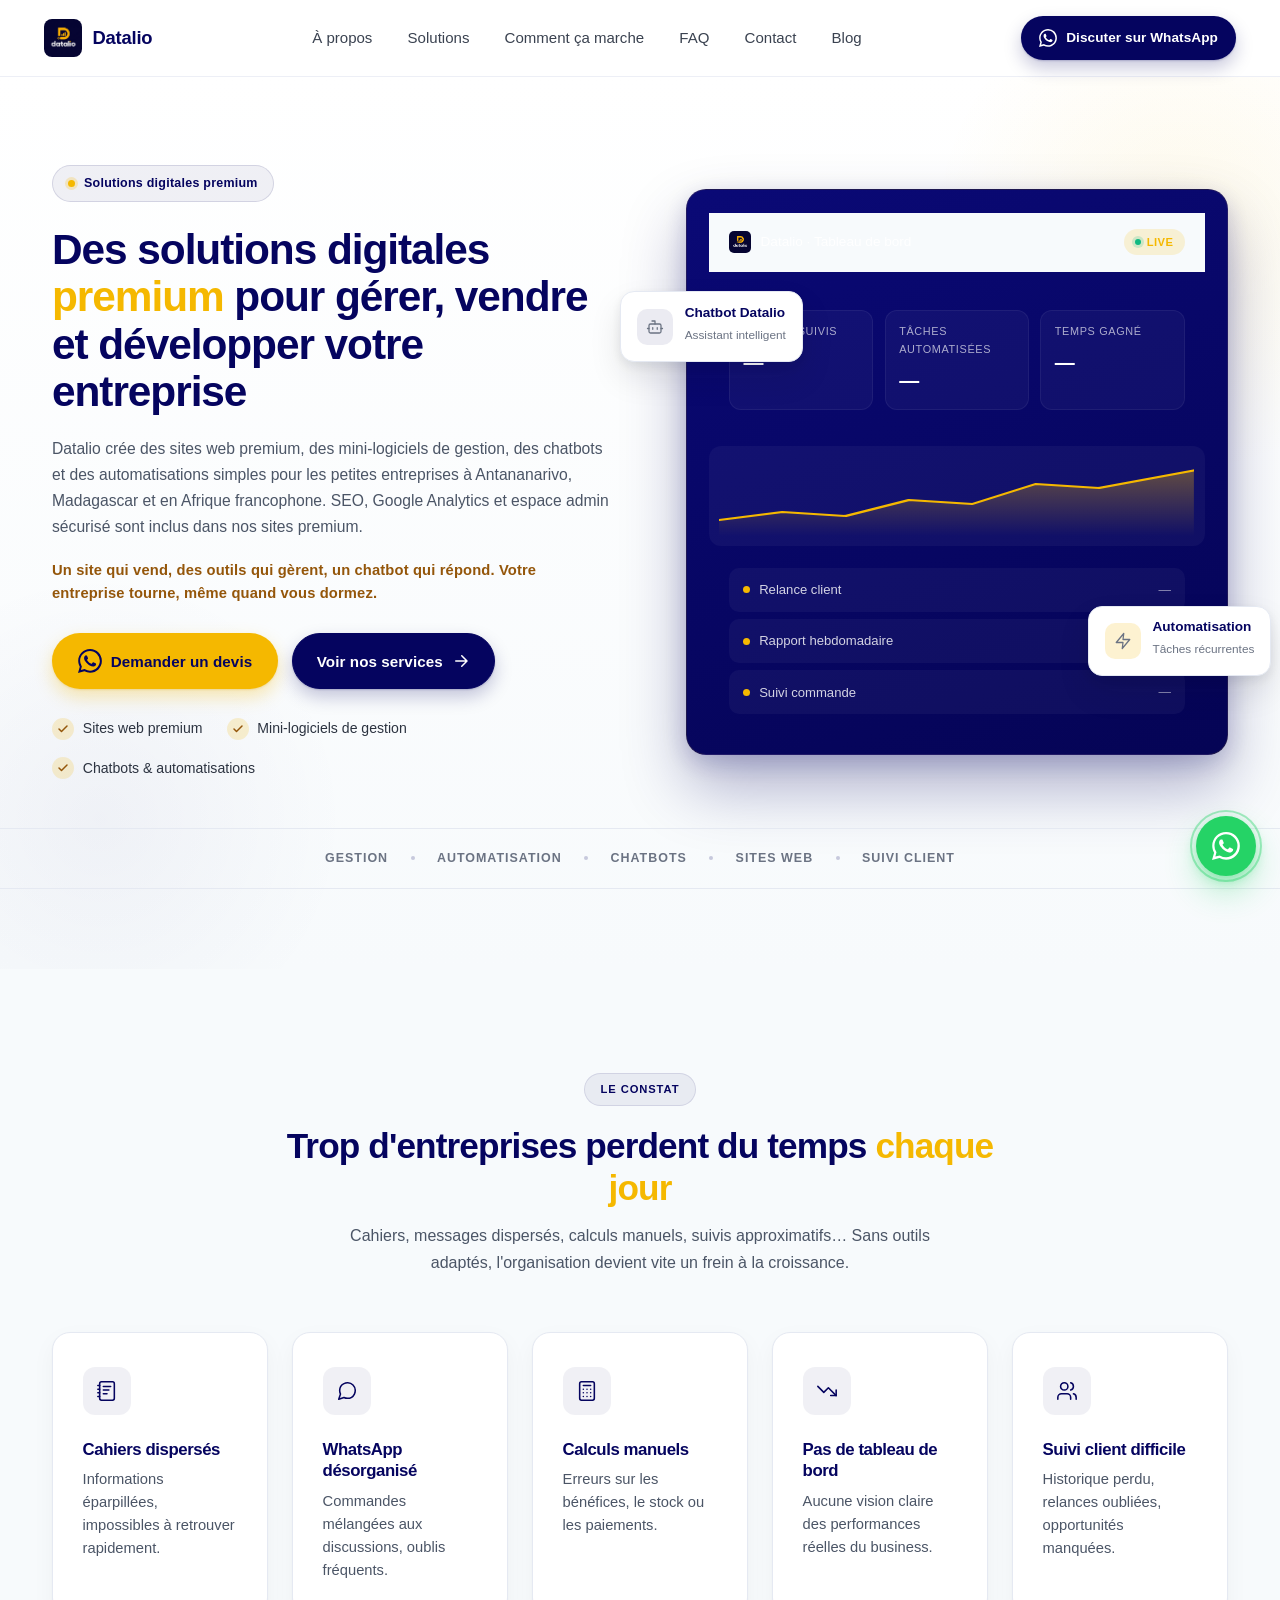
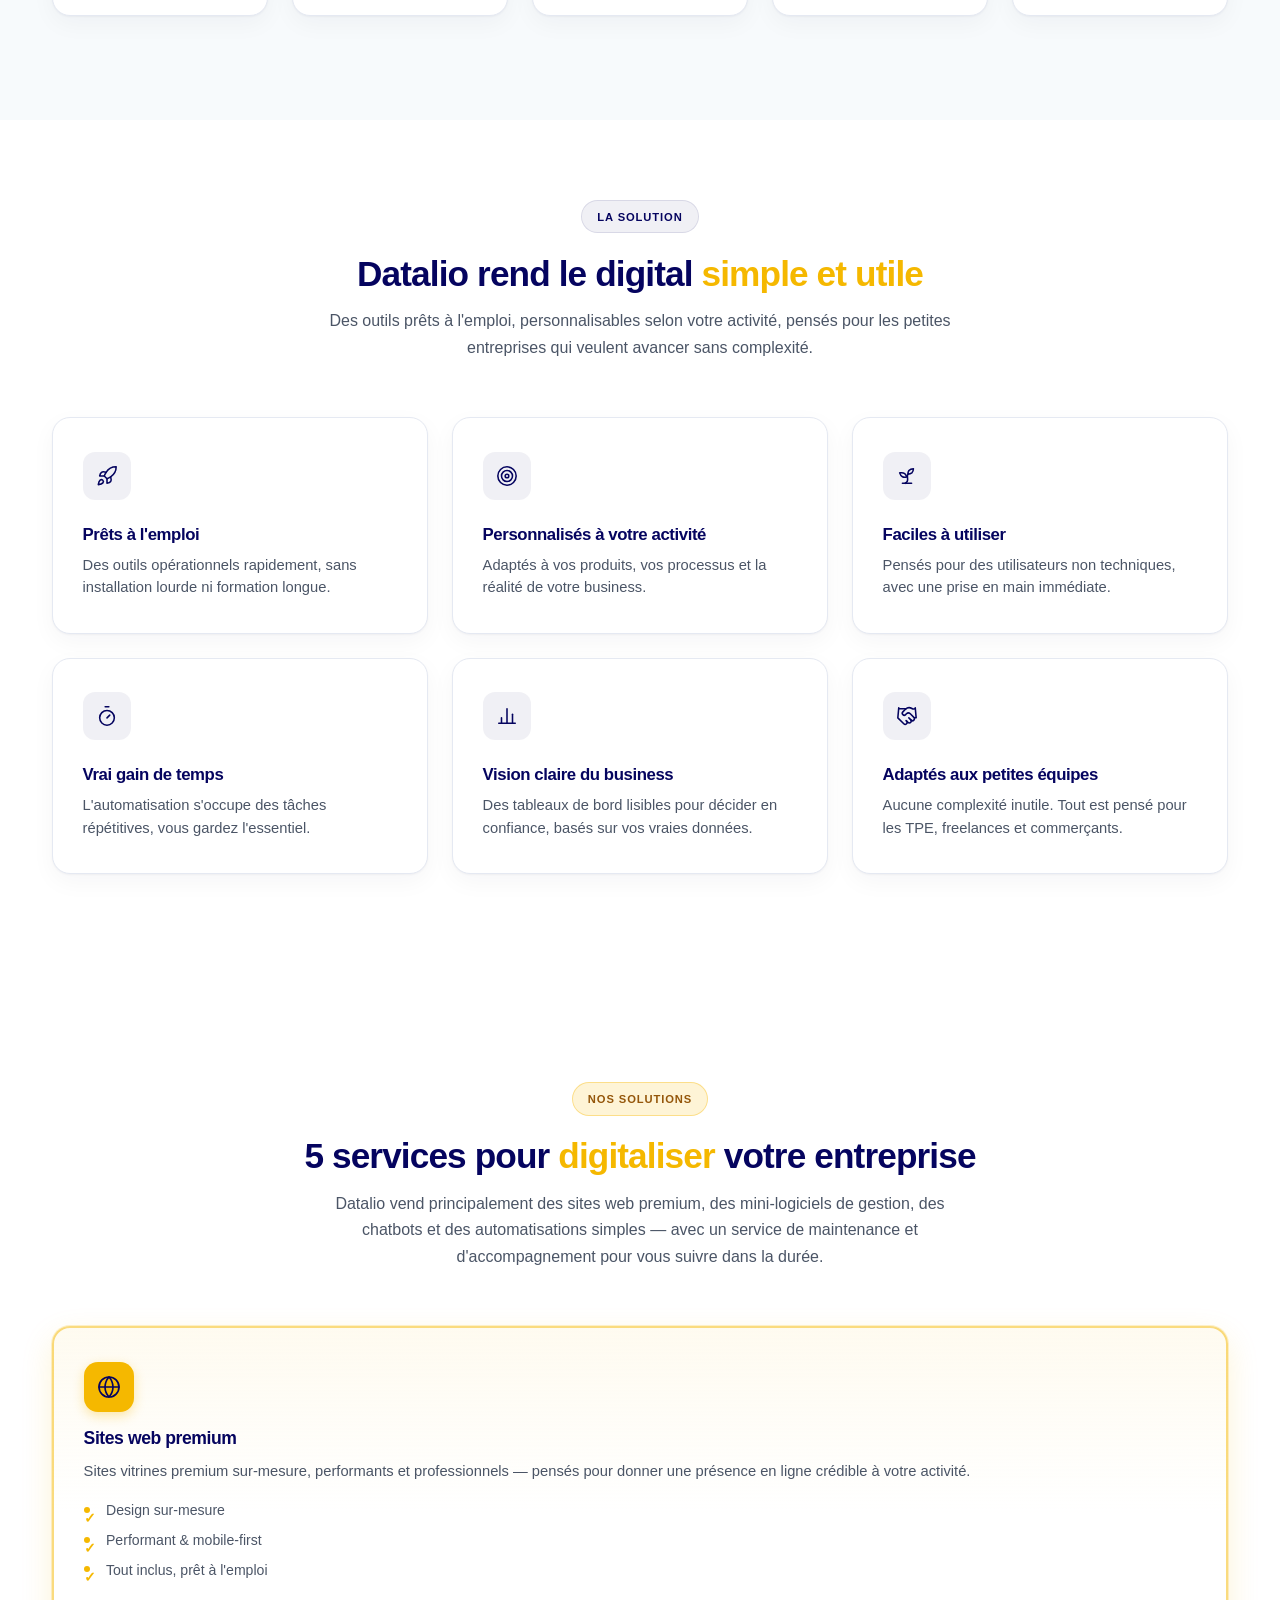
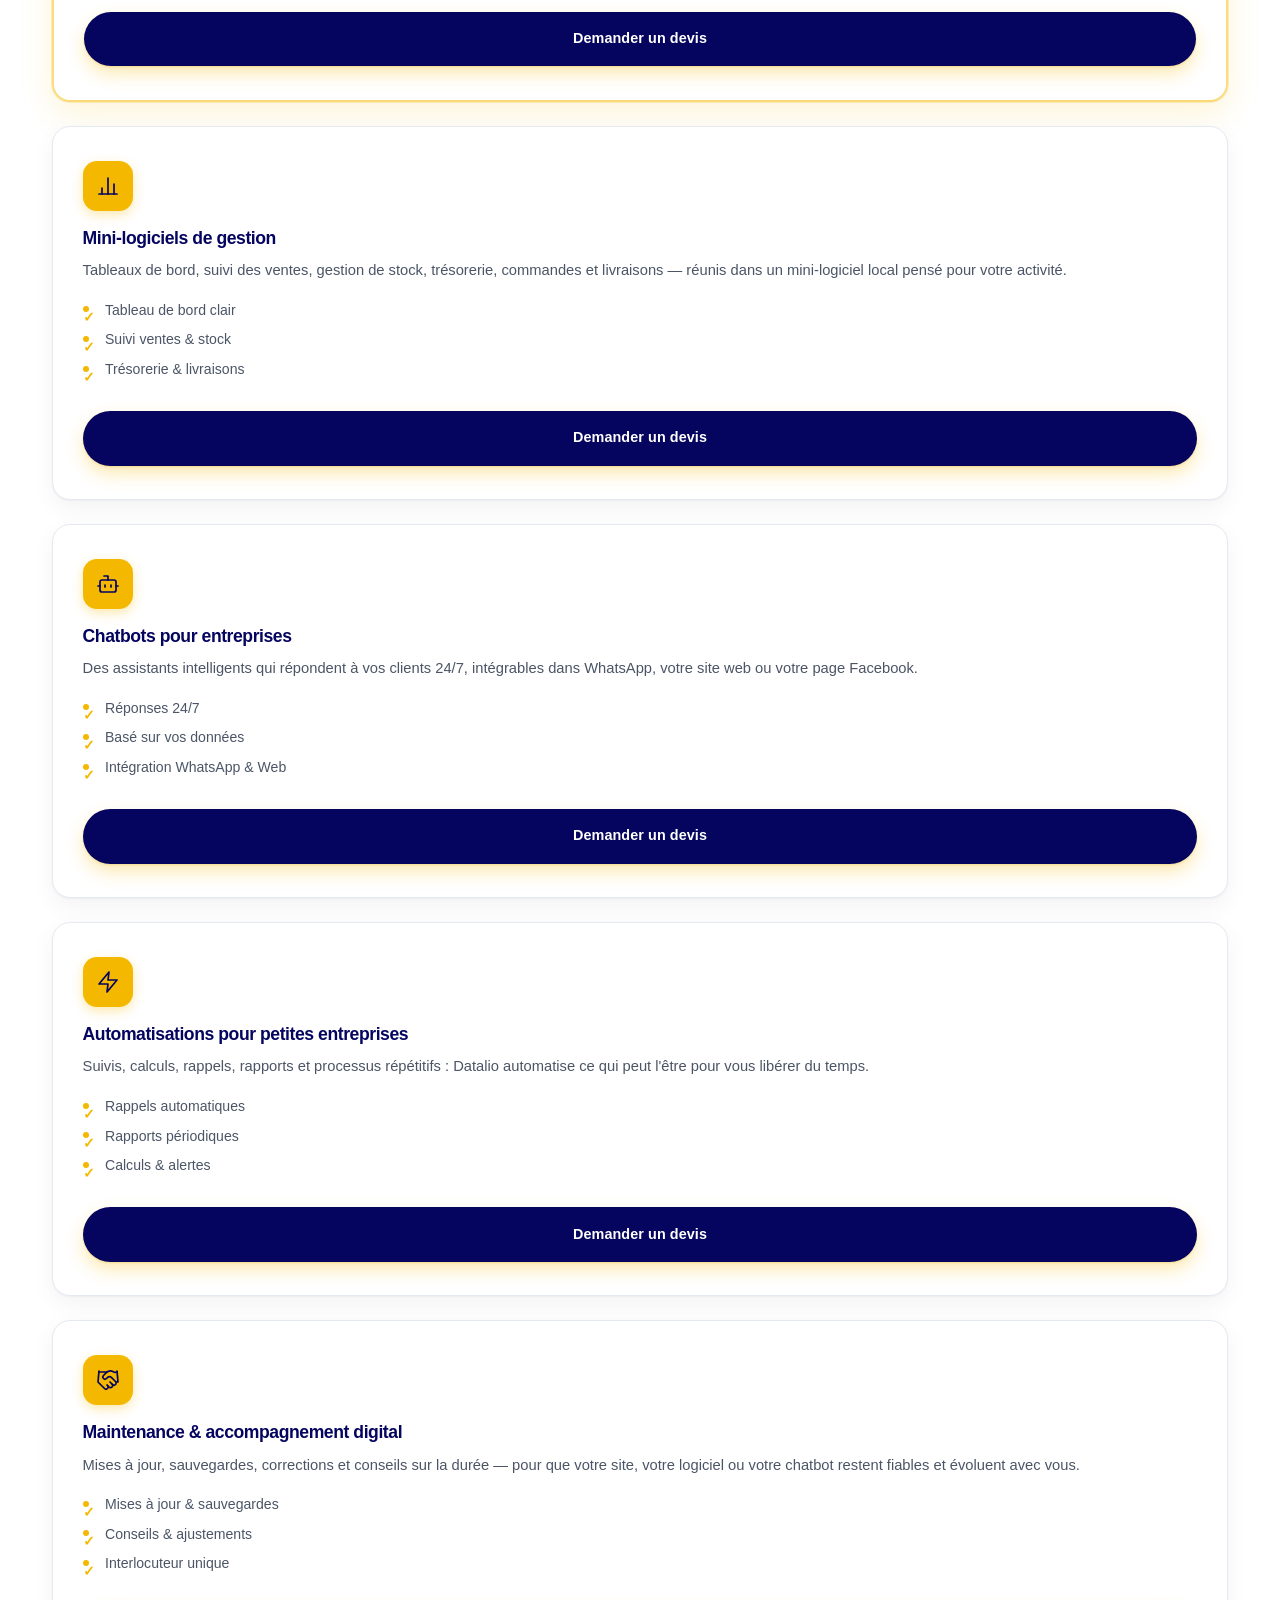
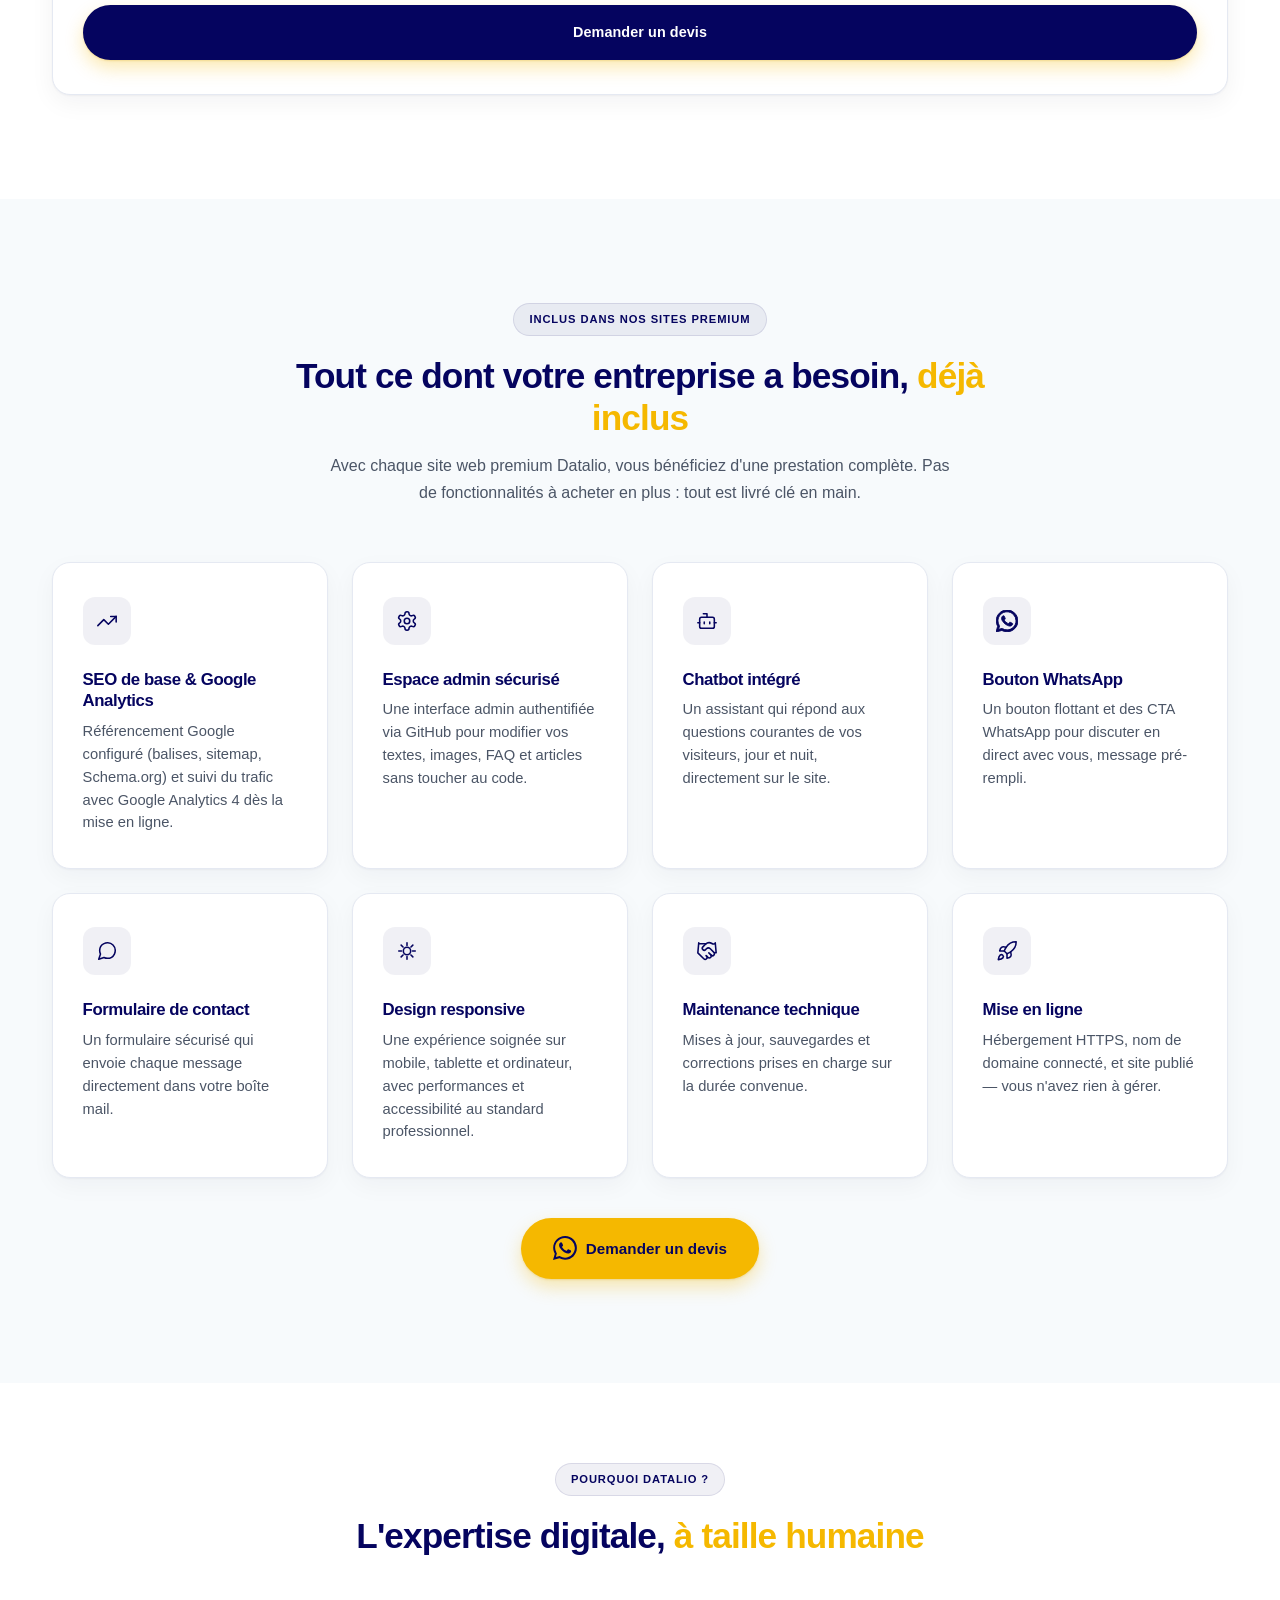
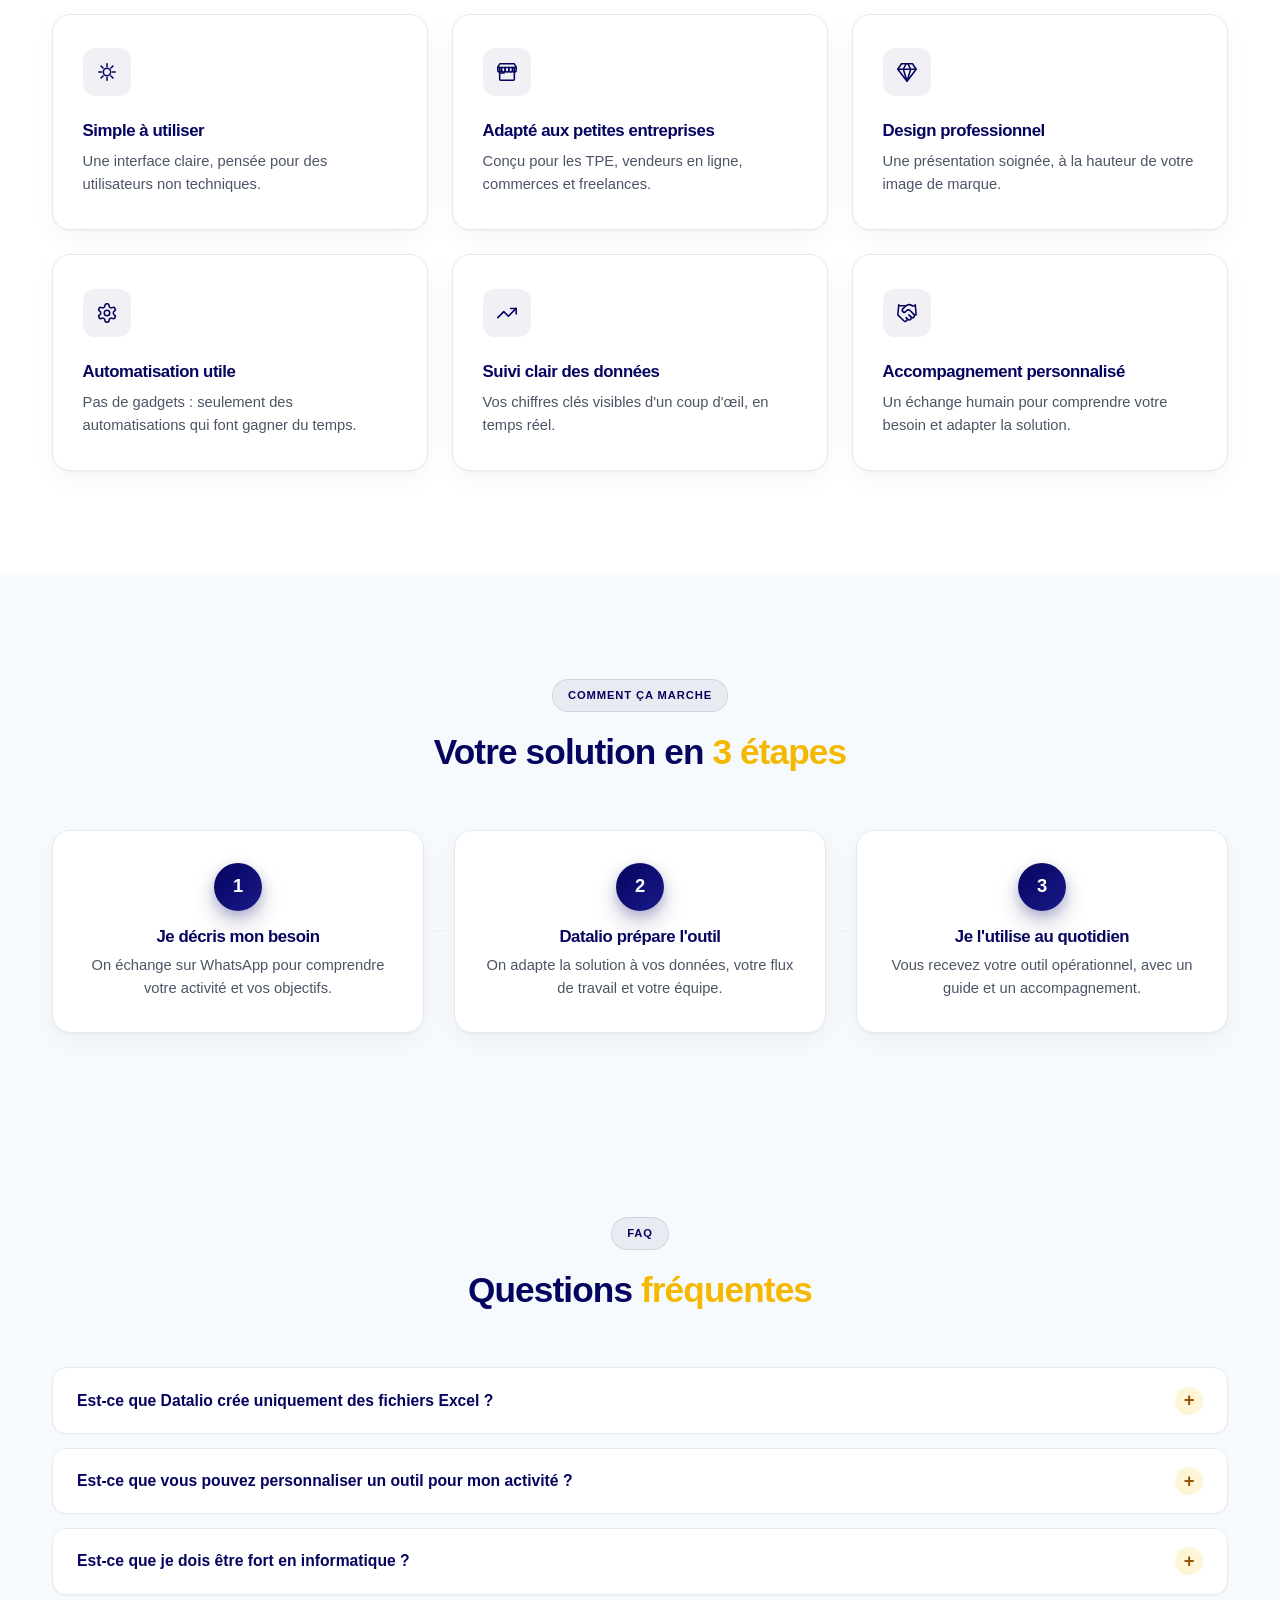
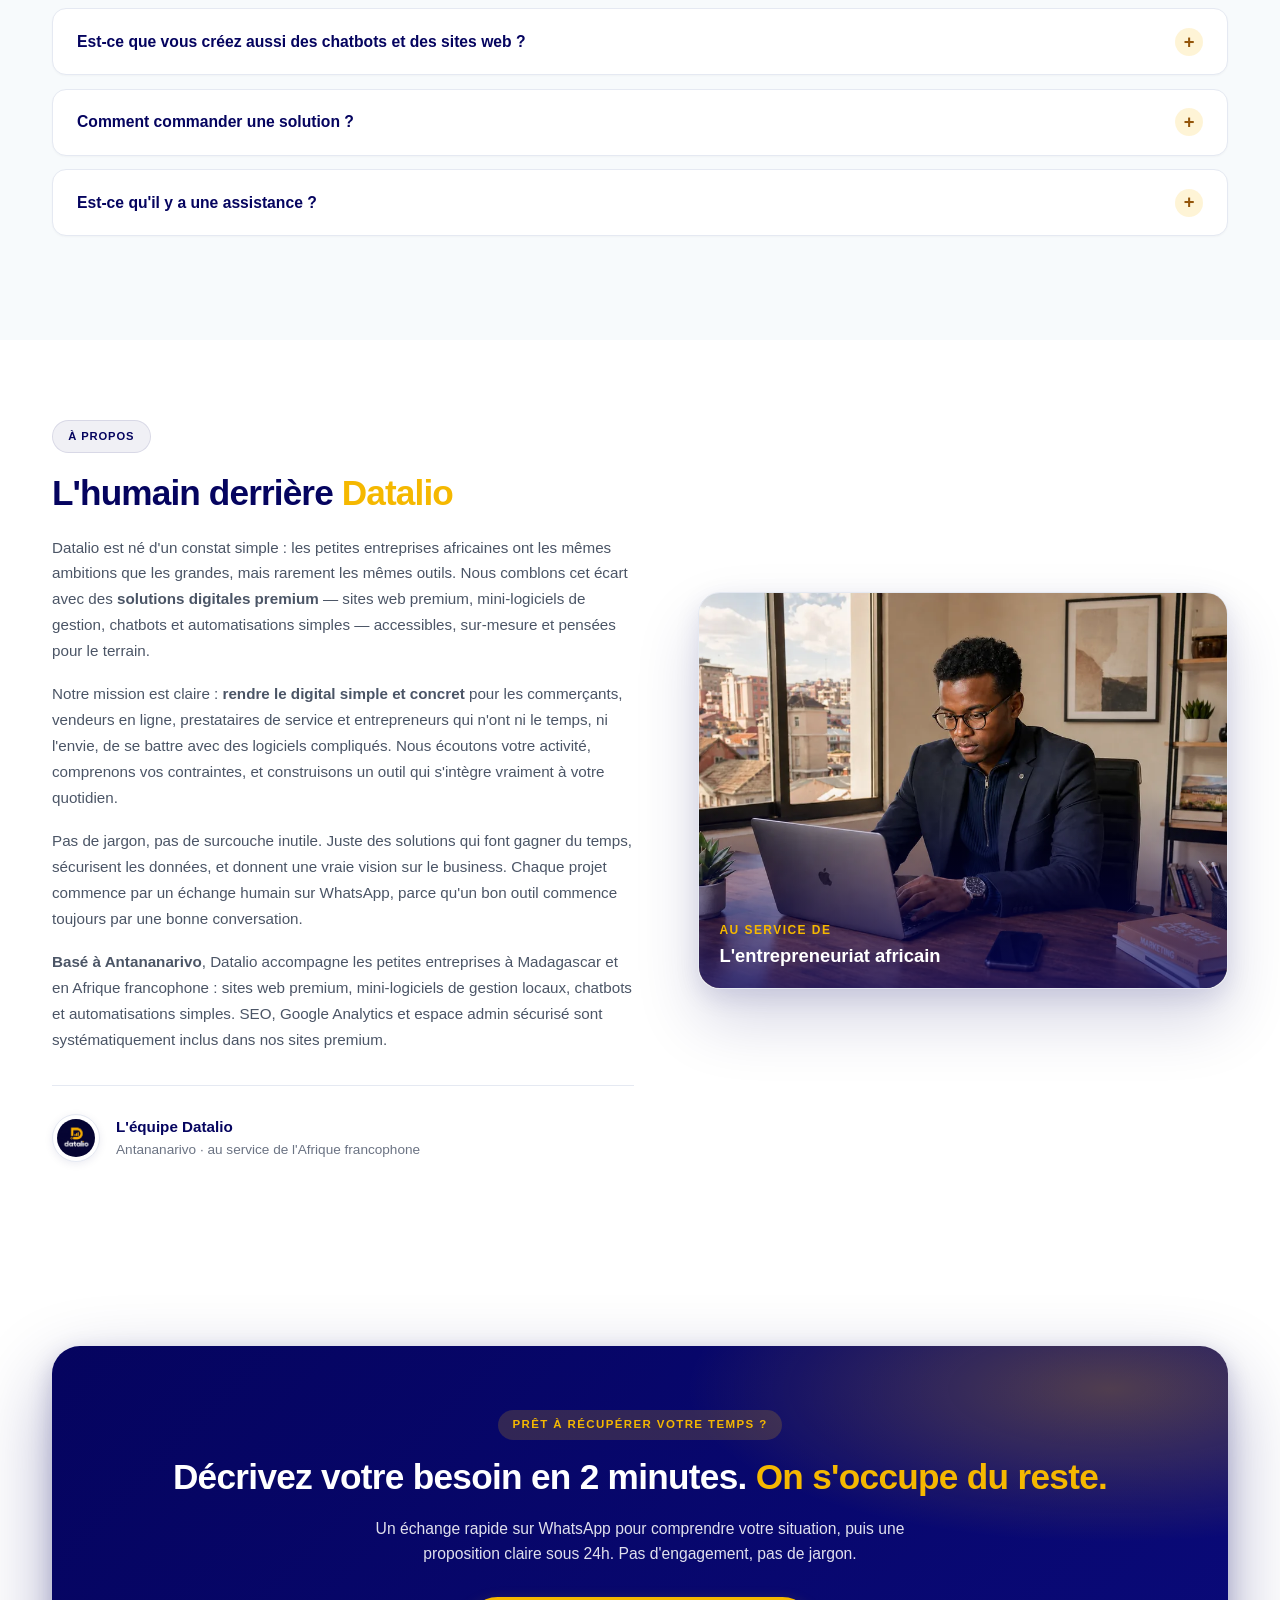
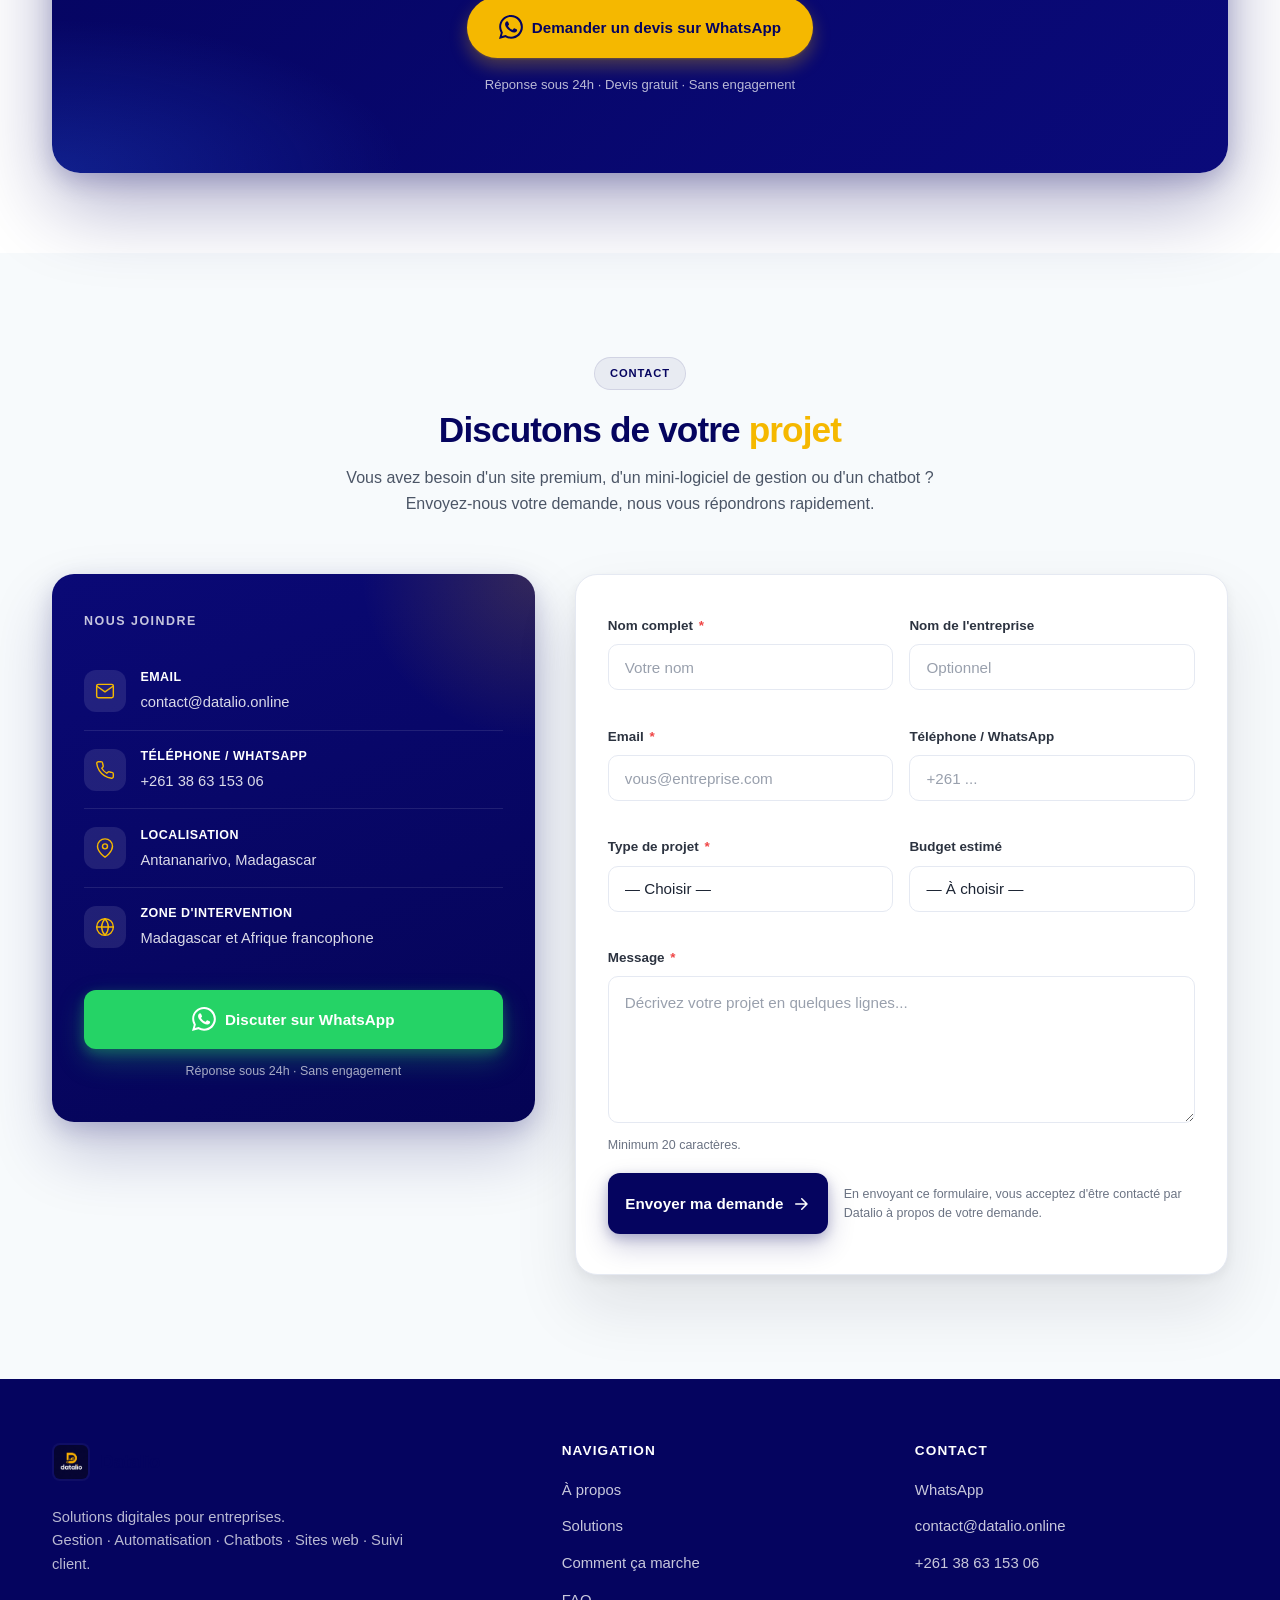
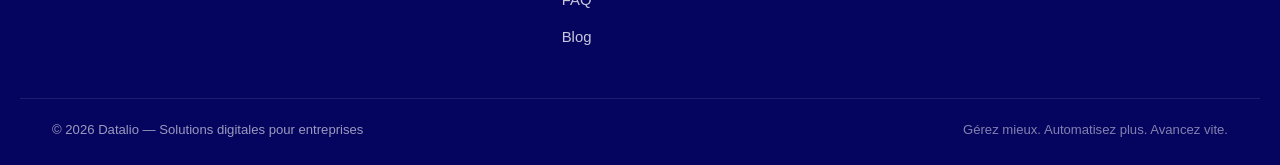
==== index.html @ 17dbff58 "feat(ui): boutons jaune=principal + retire SEO/GA du select projet Ajustements demandes par utilisat" ====
<!DOCTYPE html>
<html lang="fr">
<head>
    <meta charset="UTF-8" />
    <meta name="viewport" content="width=device-width, initial-scale=1.0" />
    <meta name="theme-color" content="#05045F" />

    <!-- ===== SÉCURITÉ ===== -->
    <!-- Content Security Policy - Protection XSS et injection -->
    <meta http-equiv="Content-Security-Policy" content="
        default-src 'self';
        script-src 'self' 'unsafe-inline' https://www.googletagmanager.com https://plausible.io;
        style-src 'self' 'unsafe-inline' https://fonts.googleapis.com;
        font-src 'self' https://fonts.gstatic.com;
        img-src 'self' data: https:;
        connect-src 'self' https://wa.me https://www.google-analytics.com https://api.web3forms.com;
        frame-ancestors 'none';
        base-uri 'self';
        form-action 'self' https://wa.me https://api.web3forms.com;
    " />
    <!-- Protection contre le clickjacking -->
    <meta http-equiv="X-Frame-Options" content="DENY" />
    <!-- Protection XSS navigateur -->
    <meta http-equiv="X-Content-Type-Options" content="nosniff" />
    <!-- Politique de référent -->
    <meta name="referrer" content="strict-origin-when-cross-origin" />
    <!-- Permissions Policy - Désactiver les fonctionnalités non utilisées -->
    <meta http-equiv="Permissions-Policy" content="geolocation=(), microphone=(), camera=(), payment=()" />

    <!-- ===== SEO essentiel ===== -->
    <title>Datalio — Sites web premium et mini-logiciels de gestion pour petites entreprises</title>
    <meta name="description" content="Datalio crée des sites web premium, des mini-logiciels de gestion, des chatbots et des automatisations simples pour petites entreprises. SEO, Google Analytics et espace admin sécurisé inclus dans nos sites premium." />
    <meta name="keywords" content="site web premium Madagascar, création site web Madagascar, création site web Antananarivo, site vitrine premium, site web avec chatbot, site web avec Google Analytics, site web avec espace admin, mini logiciel de gestion, logiciel de gestion pour petite entreprise, logiciel de gestion hors ligne, solution digitale pour PME, automatisation pour petite entreprise, chatbot pour entreprise, Datalio, Datalio Madagascar, solutions digitales premium" />
    <meta name="author" content="Datalio" />
    <meta name="robots" content="index, follow, max-image-preview:large, max-snippet:-1, max-video-preview:-1" />
    <link rel="canonical" href="https://datalio.online/" />

    <!-- ===== GOOGLE SEARCH CONSOLE =====
         Ajouter ici la balise Google Search Console fournie par Google
         (Settings → Property → Verify ownership → HTML tag)
         Exemple : <meta name="google-site-verification" content="VOTRE_CODE_GSC" />
         ================================ -->
    <!-- <meta name="google-site-verification" content="REMPLACER_PAR_VOTRE_CODE_GSC" /> -->

    <!-- ===== Open Graph (Facebook, WhatsApp, LinkedIn) ===== -->
    <meta property="og:type" content="website" />
    <meta property="og:locale" content="fr_FR" />
    <meta property="og:site_name" content="Datalio" />
    <meta property="og:title" content="Datalio — Solutions digitales premium pour petites entreprises" />
    <meta property="og:description" content="Sites web premium, mini-logiciels de gestion, chatbots et automatisations pour petites entreprises. SEO, Google Analytics et admin sécurisé inclus dans nos sites premium." />
    <meta property="og:url" content="https://datalio.online/" />
    <meta property="og:image" content="https://datalio.online/assets/og-image.jpg" />
    <meta property="og:image:type" content="image/jpeg" />
    <meta property="og:image:width" content="1200" />
    <meta property="og:image:height" content="630" />
    <meta property="og:image:alt" content="Datalio — Solutions digitales premium pour petites entreprises à Madagascar" />

    <!-- ===== Twitter / X ===== -->
    <meta name="twitter:card" content="summary_large_image" />
    <meta name="twitter:title" content="Datalio — Sites web premium et mini-logiciels de gestion" />
    <meta name="twitter:description" content="Des solutions digitales premium pour gérer, vendre et développer votre entreprise." />
    <meta name="twitter:image" content="https://datalio.online/assets/og-image.jpg" />
    <meta name="twitter:image:alt" content="Datalio — Solutions digitales premium" />

    <!-- ===== Icônes & manifest ===== -->
    <link rel="icon" type="image/png" href="assets/logo.png" />
    <link rel="apple-touch-icon" href="assets/logo.png" />
    <link rel="manifest" href="manifest.webmanifest" />

    <!-- ===== Préchargements & polices ===== -->
    <link rel="preconnect" href="https://fonts.googleapis.com" />
    <link rel="preconnect" href="https://fonts.gstatic.com" crossorigin />
    <link rel="preload" href="https://fonts.googleapis.com/css2?family=Poppins:wght@300;400;500;600;700;800&display=swap" as="style" />
    <link href="https://fonts.googleapis.com/css2?family=Poppins:wght@300;400;500;600;700;800&display=swap" rel="stylesheet" />
    <link rel="stylesheet" href="styles.css" />
    <!-- Premium polish layer (inspiration Nexora) — additive, ne casse rien -->
    <link rel="stylesheet" href="styles-premium.css" />

    <!-- ===== Données structurées Schema.org ===== -->
    <script type="application/ld+json">
    {
      "@context": "https://schema.org",
      "@graph": [
        {
          "@type": "Organization",
          "@id": "https://datalio.online/#organization",
          "name": "Datalio",
          "alternateName": "Datalio Madagascar",
          "url": "https://datalio.online/",
          "logo": "https://datalio.online/assets/logo.png",
          "image": "https://datalio.online/assets/og-image.jpg",
          "description": "Datalio crée des sites web premium et des mini-logiciels de gestion pour petites entreprises.",
          "slogan": "Solutions digitales premium pour petites entreprises",
          "telephone": "+261386315306",
          "areaServed": ["Madagascar", "Afrique francophone"],
          "sameAs": [],
          "contactPoint": {
            "@type": "ContactPoint",
            "telephone": "+261386315306",
            "contactType": "customer support",
            "email": "contact@datalio.online",
            "availableLanguage": ["French"]
          }
        },
        {
          "@type": "ProfessionalService",
          "@id": "https://datalio.online/#service",
          "name": "Datalio",
          "image": "https://datalio.online/assets/og-image.jpg",
          "url": "https://datalio.online/",
          "telephone": "+261386315306",
          "priceRange": "$$",
          "description": "Création de sites web premium, mini-logiciels de gestion, chatbots et automatisations simples pour petites entreprises. SEO, Google Analytics et espace admin sécurisé inclus dans nos sites premium.",
          "address": {
            "@type": "PostalAddress",
            "addressLocality": "Antananarivo",
            "addressCountry": "MG"
          },
          "areaServed": "Madagascar",
          "serviceType": [
            "Création de sites web premium",
            "Mini-logiciels de gestion",
            "Chatbots pour entreprises",
            "Automatisations pour petites entreprises",
            "Maintenance et accompagnement digital"
          ]
        },
        {
          "@type": "WebSite",
          "@id": "https://datalio.online/#website",
          "url": "https://datalio.online/",
          "name": "Datalio",
          "publisher": { "@id": "https://datalio.online/#organization" },
          "inLanguage": "fr-FR"
        },
        {
          "@type": "FAQPage",
          "mainEntity": [
            {
              "@type": "Question",
              "name": "Est-ce que Datalio crée uniquement des fichiers Excel ?",
              "acceptedAnswer": { "@type": "Answer", "text": "Non. Datalio propose des solutions digitales complètes : outils de gestion (Excel, Google Sheets ou applications légères), automatisations, chatbots, sites web et systèmes de suivi client. Le format est choisi en fonction de votre besoin." }
            },
            {
              "@type": "Question",
              "name": "Est-ce que vous pouvez personnaliser un outil pour mon activité ?",
              "acceptedAnswer": { "@type": "Answer", "text": "Oui, c'est notre cœur de métier. Chaque solution est adaptée à votre secteur, vos produits, votre devise et vos processus." }
            },
            {
              "@type": "Question",
              "name": "Est-ce que je dois être fort en informatique ?",
              "acceptedAnswer": { "@type": "Answer", "text": "Pas du tout. Nos outils sont conçus pour des utilisateurs débutants. Tout est expliqué simplement, et vous bénéficiez d'un accompagnement pour la prise en main." }
            },
            {
              "@type": "Question",
              "name": "Est-ce que vous créez aussi des chatbots et des sites web ?",
              "acceptedAnswer": { "@type": "Answer", "text": "Oui. Nous créons des chatbots pour WhatsApp, sites web ou pages Facebook, et des sites vitrines professionnels capables de représenter votre entreprise en ligne." }
            },
            {
              "@type": "Question",
              "name": "Comment commander une solution Datalio ?",
              "acceptedAnswer": { "@type": "Answer", "text": "Le plus simple est de cliquer sur le bouton « Discuter sur WhatsApp ». On échange sur votre besoin, on vous propose la solution adaptée, puis on lance la mise en place." }
            },
            {
              "@type": "Question",
              "name": "Est-ce qu'il y a une assistance ?",
              "acceptedAnswer": { "@type": "Answer", "text": "Oui. Une assistance est incluse pour vous aider à utiliser votre outil. Vous pouvez nous écrire directement sur WhatsApp en cas de question." }
            }
          ]
        }
      ]
    }
    </script>

    <!-- =========================================================
         GOOGLE ANALYTICS 4 (gtag.js)
         ---------------------------------------------------------
         Remplacer G-XXXXXXXXXX par l'ID Google Analytics réel.
         Tant que l'ID n'est pas remplacé, le script externe gtag.js
         n'est PAS chargé (pas de requête 404), mais window.gtag reste
         défini (no-op safe) pour que les appels trackEvent() depuis
         script.js ne cassent rien.
         ========================================================= -->
    <script>
      // ===== CONFIGURATION GOOGLE ANALYTICS =====
      // ID Google Analytics 4 (Datalio)
      window.GA_MEASUREMENT_ID = 'G-3MHBT15C0E';

      // Initialisation gtag (toujours définie, même sans ID valide → no-op safe)
      window.dataLayer = window.dataLayer || [];
      window.gtag = function gtag(){ window.dataLayer.push(arguments); };
      gtag('js', new Date());

      // Charger gtag.js et configurer GA seulement si l'ID a été remplacé
      (function () {
        var id = window.GA_MEASUREMENT_ID;
        if (!id || typeof id !== 'string' || id === 'G-XXXXXXXXXX' || id.indexOf('G-') !== 0) {
          // Placeholder non remplacé : on ne charge pas gtag.js
          return;
        }
        var s = document.createElement('script');
        s.async = true;
        s.src = 'https://www.googletagmanager.com/gtag/js?id=' + encodeURIComponent(id);
        (document.head || document.body).appendChild(s);
        gtag('config', id, { anonymize_ip: true });
      })();
    </script>

    <!-- ===== Helper analytics partagé (trackEvent + listeners) ===== -->
    <script defer src="assets/analytics.js"></script>
</head>
<body>

    <!-- =========================================================
         SVG SPRITE — bibliothèque d'icônes Datalio (style Lucide)
         Toutes les icônes sont définies une fois ici puis réutilisées
         via <svg class="icon"><use href="#icon-NOM"/></svg>
         ========================================================= -->
    <svg width="0" height="0" style="position:absolute;overflow:hidden" aria-hidden="true">
        <defs>
            <!-- Cahier / dispersion -->
            <symbol id="icon-notebook" viewBox="0 0 24 24" fill="none" stroke="currentColor" stroke-width="1.7" stroke-linecap="round" stroke-linejoin="round">
                <path d="M4 4v16a2 2 0 0 0 2 2h12a2 2 0 0 0 2-2V4a2 2 0 0 0-2-2H6a2 2 0 0 0-2 2Z"/>
                <path d="M2 6h2"/><path d="M2 10h2"/><path d="M2 14h2"/><path d="M2 18h2"/>
                <path d="M8 7h8"/><path d="M8 11h6"/><path d="M8 15h4"/>
            </symbol>
            <!-- Bulle de message -->
            <symbol id="icon-message" viewBox="0 0 24 24" fill="none" stroke="currentColor" stroke-width="1.7" stroke-linecap="round" stroke-linejoin="round">
                <path d="M21 11.5a8.38 8.38 0 0 1-.9 3.8 8.5 8.5 0 0 1-7.6 4.7 8.38 8.38 0 0 1-3.8-.9L3 21l1.9-5.7a8.38 8.38 0 0 1-.9-3.8 8.5 8.5 0 0 1 4.7-7.6 8.38 8.38 0 0 1 3.8-.9h.5a8.48 8.48 0 0 1 8 8v.5z"/>
            </symbol>
            <!-- Calculatrice -->
            <symbol id="icon-calculator" viewBox="0 0 24 24" fill="none" stroke="currentColor" stroke-width="1.7" stroke-linecap="round" stroke-linejoin="round">
                <rect x="4" y="2" width="16" height="20" rx="2"/>
                <line x1="8" y1="6" x2="16" y2="6"/>
                <line x1="8" y1="14" x2="8" y2="14"/><line x1="12" y1="14" x2="12" y2="14"/><line x1="16" y1="14" x2="16" y2="14"/>
                <line x1="8" y1="18" x2="8" y2="18"/><line x1="12" y1="18" x2="12" y2="18"/><line x1="16" y1="18" x2="16" y2="18"/>
                <line x1="8" y1="10" x2="8" y2="10"/><line x1="12" y1="10" x2="12" y2="10"/><line x1="16" y1="10" x2="16" y2="10"/>
            </symbol>
            <!-- Graphique en baisse -->
            <symbol id="icon-trending-down" viewBox="0 0 24 24" fill="none" stroke="currentColor" stroke-width="1.7" stroke-linecap="round" stroke-linejoin="round">
                <polyline points="22 17 13.5 8.5 8.5 13.5 2 7"/>
                <polyline points="16 17 22 17 22 11"/>
            </symbol>
            <!-- Utilisateurs / clients -->
            <symbol id="icon-users" viewBox="0 0 24 24" fill="none" stroke="currentColor" stroke-width="1.7" stroke-linecap="round" stroke-linejoin="round">
                <path d="M16 21v-2a4 4 0 0 0-4-4H6a4 4 0 0 0-4 4v2"/>
                <circle cx="9" cy="7" r="4"/>
                <path d="M22 21v-2a4 4 0 0 0-3-3.87"/>
                <path d="M16 3.13a4 4 0 0 1 0 7.75"/>
            </symbol>
            <!-- Fusée / prêt à l'emploi -->
            <symbol id="icon-rocket" viewBox="0 0 24 24" fill="none" stroke="currentColor" stroke-width="1.7" stroke-linecap="round" stroke-linejoin="round">
                <path d="M4.5 16.5c-1.5 1.26-2 5-2 5s3.74-.5 5-2c.71-.84.7-2.13-.09-2.91a2.18 2.18 0 0 0-2.91-.09z"/>
                <path d="M12 15l-3-3a22 22 0 0 1 2-3.95A12.88 12.88 0 0 1 22 2c0 2.72-.78 7.5-6 11a22.35 22.35 0 0 1-4 2z"/>
                <path d="M9 12H4s.55-3.03 2-4c1.62-1.08 5 0 5 0"/>
                <path d="M12 15v5s3.03-.55 4-2c1.08-1.62 0-5 0-5"/>
            </symbol>
            <!-- Cible -->
            <symbol id="icon-target" viewBox="0 0 24 24" fill="none" stroke="currentColor" stroke-width="1.7" stroke-linecap="round" stroke-linejoin="round">
                <circle cx="12" cy="12" r="10"/>
                <circle cx="12" cy="12" r="6"/>
                <circle cx="12" cy="12" r="2"/>
            </symbol>
            <!-- Pousse / facile -->
            <symbol id="icon-sprout" viewBox="0 0 24 24" fill="none" stroke="currentColor" stroke-width="1.7" stroke-linecap="round" stroke-linejoin="round">
                <path d="M7 20h10"/>
                <path d="M10 20c5.5-2.5.8-6.4 3-10"/>
                <path d="M9.5 9.4c1.1.8 1.8 2.2 2.3 3.7-2 .4-3.5.4-4.8-.3-1.2-.6-2.3-1.9-3-4.2 2.8-.5 4.4 0 5.5.8z"/>
                <path d="M14.1 6a7 7 0 0 0-1.1 4c1.9-.1 3.3-.6 4.3-1.4 1-1 1.6-2.3 1.7-4.6-2.7.1-4 1-4.9 2z"/>
            </symbol>
            <!-- Chrono / temps -->
            <symbol id="icon-timer" viewBox="0 0 24 24" fill="none" stroke="currentColor" stroke-width="1.7" stroke-linecap="round" stroke-linejoin="round">
                <line x1="10" y1="2" x2="14" y2="2"/>
                <line x1="12" y1="14" x2="15" y2="11"/>
                <circle cx="12" cy="14" r="8"/>
            </symbol>
            <!-- Graphique à barres -->
            <symbol id="icon-bar-chart" viewBox="0 0 24 24" fill="none" stroke="currentColor" stroke-width="1.7" stroke-linecap="round" stroke-linejoin="round">
                <line x1="18" y1="20" x2="18" y2="10"/>
                <line x1="12" y1="20" x2="12" y2="4"/>
                <line x1="6" y1="20" x2="6" y2="14"/>
                <line x1="3" y1="20" x2="21" y2="20"/>
            </symbol>
            <!-- Poignée de main -->
            <symbol id="icon-handshake" viewBox="0 0 24 24" fill="none" stroke="currentColor" stroke-width="1.7" stroke-linecap="round" stroke-linejoin="round">
                <path d="m11 17 2 2a1 1 0 1 0 3-3"/>
                <path d="m14 14 2.5 2.5a1 1 0 1 0 3-3l-3.88-3.88a3 3 0 0 0-4.24 0l-.88.88a1 1 0 1 1-3-3l2.81-2.81a5.79 5.79 0 0 1 7.06-.87l.47.28a2 2 0 0 0 1.42.25L21 4"/>
                <path d="m21 3 1 11h-2"/>
                <path d="M3 3 2 14l6.5 6.5a1 1 0 1 0 3-3"/>
                <path d="M3 4h8"/>
            </symbol>
            <!-- Éclair / automatisation -->
            <symbol id="icon-zap" viewBox="0 0 24 24" fill="none" stroke="currentColor" stroke-width="1.7" stroke-linecap="round" stroke-linejoin="round">
                <polygon points="13 2 3 14 12 14 11 22 21 10 12 10 13 2"/>
            </symbol>
            <!-- Étincelles / qualité -->
            <symbol id="icon-sparkles" viewBox="0 0 24 24" fill="none" stroke="currentColor" stroke-width="1.7" stroke-linecap="round" stroke-linejoin="round">
                <path d="M12 3v3M12 18v3M3 12h3M18 12h3M5.6 5.6l2.1 2.1M16.3 16.3l2.1 2.1M5.6 18.4l2.1-2.1M16.3 7.7l2.1-2.1"/>
                <path d="M12 8a4 4 0 0 1 4 4 4 4 0 0 1-4 4 4 4 0 0 1-4-4 4 4 0 0 1 4-4Z"/>
            </symbol>
            <!-- Boutique -->
            <symbol id="icon-store" viewBox="0 0 24 24" fill="none" stroke="currentColor" stroke-width="1.7" stroke-linecap="round" stroke-linejoin="round">
                <path d="m2 7 1.6-3.2A1 1 0 0 1 4.5 3h15a1 1 0 0 1 .9.6L22 7"/>
                <path d="M4 7v13a1 1 0 0 0 1 1h14a1 1 0 0 0 1-1V7"/>
                <path d="M2 7h20"/>
                <path d="M5 13h4"/>
                <path d="M22 7v3a2 2 0 0 1-4 0V7"/>
                <path d="M18 7v3a2 2 0 0 1-4 0V7"/>
                <path d="M14 7v3a2 2 0 0 1-4 0V7"/>
                <path d="M10 7v3a2 2 0 0 1-4 0V7"/>
                <path d="M6 7v3a2 2 0 0 1-4 0V7"/>
            </symbol>
            <!-- Diamant / premium -->
            <symbol id="icon-gem" viewBox="0 0 24 24" fill="none" stroke="currentColor" stroke-width="1.7" stroke-linecap="round" stroke-linejoin="round">
                <polygon points="6 3 18 3 22 9 12 22 2 9"/>
                <polyline points="11 3 8 9 12 22 16 9 13 3"/>
                <line x1="2" y1="9" x2="22" y2="9"/>
            </symbol>
            <!-- Engrenage -->
            <symbol id="icon-settings" viewBox="0 0 24 24" fill="none" stroke="currentColor" stroke-width="1.7" stroke-linecap="round" stroke-linejoin="round">
                <path d="M12.22 2h-.44a2 2 0 0 0-2 2v.18a2 2 0 0 1-1 1.73l-.43.25a2 2 0 0 1-2 0l-.15-.08a2 2 0 0 0-2.73.73l-.22.38a2 2 0 0 0 .73 2.73l.15.1a2 2 0 0 1 1 1.72v.51a2 2 0 0 1-1 1.74l-.15.09a2 2 0 0 0-.73 2.73l.22.38a2 2 0 0 0 2.73.73l.15-.08a2 2 0 0 1 2 0l.43.25a2 2 0 0 1 1 1.73V20a2 2 0 0 0 2 2h.44a2 2 0 0 0 2-2v-.18a2 2 0 0 1 1-1.73l.43-.25a2 2 0 0 1 2 0l.15.08a2 2 0 0 0 2.73-.73l.22-.39a2 2 0 0 0-.73-2.73l-.15-.08a2 2 0 0 1-1-1.74v-.5a2 2 0 0 1 1-1.74l.15-.09a2 2 0 0 0 .73-2.73l-.22-.38a2 2 0 0 0-2.73-.73l-.15.08a2 2 0 0 1-2 0l-.43-.25a2 2 0 0 1-1-1.73V4a2 2 0 0 0-2-2z"/>
                <circle cx="12" cy="12" r="3"/>
            </symbol>
            <!-- Graphique en hausse -->
            <symbol id="icon-trending-up" viewBox="0 0 24 24" fill="none" stroke="currentColor" stroke-width="1.7" stroke-linecap="round" stroke-linejoin="round">
                <polyline points="22 7 13.5 15.5 8.5 10.5 2 17"/>
                <polyline points="16 7 22 7 22 13"/>
            </symbol>
            <!-- Globe / site web -->
            <symbol id="icon-globe" viewBox="0 0 24 24" fill="none" stroke="currentColor" stroke-width="1.7" stroke-linecap="round" stroke-linejoin="round">
                <circle cx="12" cy="12" r="10"/>
                <line x1="2" y1="12" x2="22" y2="12"/>
                <path d="M12 2a15.3 15.3 0 0 1 4 10 15.3 15.3 0 0 1-4 10 15.3 15.3 0 0 1-4-10 15.3 15.3 0 0 1 4-10z"/>
            </symbol>
            <!-- Bot / chatbot intelligent -->
            <symbol id="icon-bot" viewBox="0 0 24 24" fill="none" stroke="currentColor" stroke-width="1.7" stroke-linecap="round" stroke-linejoin="round">
                <path d="M12 8V4H8"/>
                <rect x="4" y="8" width="16" height="12" rx="2"/>
                <path d="M2 14h2"/><path d="M20 14h2"/>
                <path d="M15 13v2"/><path d="M9 13v2"/>
            </symbol>
            <!-- Check (pour la coche) -->
            <symbol id="icon-check" viewBox="0 0 24 24" fill="none" stroke="currentColor" stroke-width="3" stroke-linecap="round" stroke-linejoin="round">
                <polyline points="20 6 9 17 4 12"/>
            </symbol>
            <!-- WhatsApp logo -->
            <symbol id="icon-whatsapp" viewBox="0 0 24 24" fill="currentColor">
                <path d="M20.52 3.48A11.86 11.86 0 0 0 12.04 0C5.5 0 .2 5.3.2 11.84c0 2.09.55 4.12 1.6 5.92L0 24l6.4-1.68a11.83 11.83 0 0 0 5.64 1.43h.01c6.54 0 11.84-5.3 11.84-11.84 0-3.16-1.23-6.13-3.37-8.43Zm-8.48 18.2h-.01a9.83 9.83 0 0 1-5-1.37l-.36-.21-3.8 1 .99-3.7-.23-.38a9.82 9.82 0 0 1-1.5-5.18c0-5.43 4.42-9.85 9.86-9.85 2.63 0 5.1 1.03 6.96 2.89a9.78 9.78 0 0 1 2.89 6.97c0 5.44-4.42 9.84-9.8 9.84Zm5.4-7.37c-.3-.15-1.74-.86-2.01-.96-.27-.1-.47-.15-.66.15-.2.3-.76.96-.93 1.16-.17.2-.34.22-.63.07-.3-.15-1.25-.46-2.39-1.47a9.04 9.04 0 0 1-1.66-2.06c-.17-.3-.02-.46.13-.6.13-.13.3-.34.45-.51.15-.17.2-.3.3-.5.1-.2.05-.37-.02-.52-.07-.15-.66-1.6-.9-2.18-.24-.58-.49-.5-.66-.51l-.57-.01a1.1 1.1 0 0 0-.79.37c-.27.3-1.03 1.01-1.03 2.46s1.06 2.86 1.21 3.06c.15.2 2.09 3.2 5.07 4.49.71.31 1.26.49 1.69.62.71.23 1.36.2 1.87.12.57-.09 1.74-.71 1.99-1.4.25-.69.25-1.27.17-1.4-.07-.13-.27-.2-.57-.35Z"/>
            </symbol>
            <!-- Flèche droite -->
            <symbol id="icon-arrow-right" viewBox="0 0 24 24" fill="none" stroke="currentColor" stroke-width="2" stroke-linecap="round" stroke-linejoin="round">
                <path d="M5 12h14M13 5l7 7-7 7"/>
            </symbol>
        </defs>
    </svg>

    <!-- ========= NAVBAR ========= -->
    <header class="nav">
        <div class="container nav__inner">
            <a href="#" class="brand" aria-label="Datalio — accueil">
                <img src="assets/logo.png" alt="Datalio" class="brand__logo" />
                <span class="brand__name">Datalio</span>
            </a>
            <nav class="nav__links" aria-label="Navigation principale">
                <a href="#apropos">À propos</a>
                <a href="#solutions">Solutions</a>
                <a href="#etapes">Comment ça marche</a>
                <a href="#faq">FAQ</a>
                <a href="#contact">Contact</a>
                <a href="blog/">Blog</a>
            </nav>
            <a class="btn btn--primary btn--sm nav__cta" href="#" data-whatsapp data-track-event="whatsapp_click" data-track-category="cta" data-track-label="navbar_discuter">
                <svg class="icon icon--sm" aria-hidden="true"><use href="#icon-whatsapp"/></svg>
                Discuter sur WhatsApp
            </a>
            <button class="nav__burger" aria-label="Ouvrir le menu" aria-expanded="false">
                <span></span><span></span><span></span>
            </button>
        </div>
    </header>

    <!-- ========= HERO ========= -->
    <section class="hero">
        <div class="container hero__inner">
            <div class="hero__content reveal">
                <span class="hero__badge">
                    <span class="hero__badge-dot" aria-hidden="true"></span>
                    Solutions digitales premium
                </span>
                <h1 class="hero__title">
                    <span data-cms="hero.title_part1">Des solutions digitales</span> <span class="text-gold" data-cms="hero.title_highlight">premium</span>
                    <span data-cms="hero.title_part2">pour gérer, vendre et développer votre entreprise</span>
                </h1>
                <p class="hero__subtitle" data-cms="hero.subtitle">
                    Datalio crée des <strong>sites web premium</strong>, des <strong>mini-logiciels de gestion</strong>, des <strong>chatbots</strong> et des <strong>automatisations simples</strong> pour les petites entreprises à Antananarivo, Madagascar et en Afrique francophone. SEO, Google Analytics et espace admin sécurisé sont inclus dans nos sites premium.
                </p>
                <p class="hero__tagline"><strong data-cms="hero.tagline">Un site qui vend, des outils qui gèrent, un chatbot qui répond. Votre entreprise tourne, même quand vous dormez.</strong></p>
                <div class="hero__cta">
                    <a class="btn btn--gold btn--lg" href="#" data-whatsapp data-track-event="devis_click" data-track-category="cta" data-track-label="hero_demander_devis">
                        <svg class="icon" aria-hidden="true"><use href="#icon-whatsapp"/></svg>
                        Demander un devis
                    </a>
                    <a class="btn btn--primary btn--lg" href="#solutions" data-track-event="services_click" data-track-category="cta" data-track-label="hero_voir_services">
                        Voir nos services
                        <svg class="icon icon--sm" aria-hidden="true"><use href="#icon-arrow-right"/></svg>
                    </a>
                </div>
                <ul class="hero__points">
                    <li><span class="check"><svg class="icon icon--xs" aria-hidden="true"><use href="#icon-check"/></svg></span> <span data-cms="hero.point_1">Sites web premium</span></li>
                    <li><span class="check"><svg class="icon icon--xs" aria-hidden="true"><use href="#icon-check"/></svg></span> <span data-cms="hero.point_2">Mini-logiciels de gestion</span></li>
                    <li><span class="check"><svg class="icon icon--xs" aria-hidden="true"><use href="#icon-check"/></svg></span> <span data-cms="hero.point_3">Chatbots & automatisations</span></li>
                </ul>
            </div>

            <div class="hero__visual reveal">
                <div class="dashboard">
                    <div class="dashboard__top">
                        <div class="dashboard__title">
                            <img src="assets/logo.png" alt="" class="dashboard__logo" aria-hidden="true" />
                            <span>Datalio · Tableau de bord</span>
                        </div>
                        <span class="dashboard__pill">Live</span>
                    </div>
                    <div class="dashboard__kpis">
                        <div class="kpi">
                            <span class="kpi__label">Clients suivis</span>
                            <span class="kpi__value">—</span>
                        </div>
                        <div class="kpi">
                            <span class="kpi__label">Tâches automatisées</span>
                            <span class="kpi__value">—</span>
                        </div>
                        <div class="kpi">
                            <span class="kpi__label">Temps gagné</span>
                            <span class="kpi__value">—</span>
                        </div>
                    </div>
                    <div class="dashboard__chart" aria-hidden="true">
                        <svg viewBox="0 0 300 100" preserveAspectRatio="none">
                            <defs>
                                <linearGradient id="lg" x1="0" x2="0" y1="0" y2="1">
                                    <stop offset="0%" stop-color="#F5B800" stop-opacity="0.35"/>
                                    <stop offset="100%" stop-color="#F5B800" stop-opacity="0"/>
                                </linearGradient>
                            </defs>
                            <path d="M0 80 L40 70 L80 75 L120 55 L160 60 L200 35 L240 40 L300 18 L300 100 L0 100 Z" fill="url(#lg)"/>
                            <path d="M0 80 L40 70 L80 75 L120 55 L160 60 L200 35 L240 40 L300 18" fill="none" stroke="#F5B800" stroke-width="2.5" stroke-linecap="round" stroke-linejoin="round"/>
                        </svg>
                    </div>
                    <div class="dashboard__rows">
                        <div class="row"><span class="row__dot"></span> Relance client <span class="row__time">—</span></div>
                        <div class="row"><span class="row__dot"></span> Rapport hebdomadaire <span class="row__time">—</span></div>
                        <div class="row"><span class="row__dot"></span> Suivi commande <span class="row__time">—</span></div>
                    </div>
                </div>
                <div class="floating floating--bot" aria-hidden="true">
                    <span class="floating__icon"><svg class="icon" aria-hidden="true"><use href="#icon-bot"/></svg></span>
                    <div>
                        <strong>Chatbot Datalio</strong>
                        <span>Assistant intelligent</span>
                    </div>
                </div>
                <div class="floating floating--auto" aria-hidden="true">
                    <span class="floating__icon floating__icon--gold"><svg class="icon" aria-hidden="true"><use href="#icon-zap"/></svg></span>
                    <div>
                        <strong>Automatisation</strong>
                        <span>Tâches récurrentes</span>
                    </div>
                </div>
            </div>
        </div>

        <!-- Strip services -->
        <div class="services-strip">
            <div class="container services-strip__inner">
                <span>Gestion</span>
                <span class="dot-sep" aria-hidden="true"></span>
                <span>Automatisation</span>
                <span class="dot-sep" aria-hidden="true"></span>
                <span>Chatbots</span>
                <span class="dot-sep" aria-hidden="true"></span>
                <span>Sites web</span>
                <span class="dot-sep" aria-hidden="true"></span>
                <span>Suivi client</span>
            </div>
        </div>
    </section>

    <!-- ========= PROBLEME ========= -->
    <section class="section section--light">
        <div class="container">
            <div class="section__head reveal">
                <span class="eyebrow">Le constat</span>
                <h2 class="section__title">Trop d'entreprises perdent du temps <span class="text-gold">chaque jour</span></h2>
                <p class="section__lead">
                    Cahiers, messages dispersés, calculs manuels, suivis approximatifs…
                    Sans outils adaptés, l'organisation devient vite un frein à la croissance.
                </p>
            </div>
            <div class="grid grid--5">
                <article class="problem reveal">
                    <div class="problem__icon"><svg class="icon" aria-hidden="true"><use href="#icon-notebook"/></svg></div>
                    <h3>Cahiers dispersés</h3>
                    <p>Informations éparpillées, impossibles à retrouver rapidement.</p>
                </article>
                <article class="problem reveal">
                    <div class="problem__icon"><svg class="icon" aria-hidden="true"><use href="#icon-message"/></svg></div>
                    <h3>WhatsApp désorganisé</h3>
                    <p>Commandes mélangées aux discussions, oublis fréquents.</p>
                </article>
                <article class="problem reveal">
                    <div class="problem__icon"><svg class="icon" aria-hidden="true"><use href="#icon-calculator"/></svg></div>
                    <h3>Calculs manuels</h3>
                    <p>Erreurs sur les bénéfices, le stock ou les paiements.</p>
                </article>
                <article class="problem reveal">
                    <div class="problem__icon"><svg class="icon" aria-hidden="true"><use href="#icon-trending-down"/></svg></div>
                    <h3>Pas de tableau de bord</h3>
                    <p>Aucune vision claire des performances réelles du business.</p>
                </article>
                <article class="problem reveal">
                    <div class="problem__icon"><svg class="icon" aria-hidden="true"><use href="#icon-users"/></svg></div>
                    <h3>Suivi client difficile</h3>
                    <p>Historique perdu, relances oubliées, opportunités manquées.</p>
                </article>
            </div>
        </div>
    </section>

    <!-- ========= SOLUTION ========= -->
    <section class="section">
        <div class="container">
            <div class="section__head reveal">
                <span class="eyebrow">La solution</span>
                <h2 class="section__title">Datalio rend le digital <span class="text-gold">simple et utile</span></h2>
                <p class="section__lead">
                    Des outils prêts à l'emploi, personnalisables selon votre activité,
                    pensés pour les petites entreprises qui veulent avancer sans complexité.
                </p>
            </div>
            <div class="grid grid--3">
                <div class="feature reveal">
                    <div class="feature__icon"><svg class="icon" aria-hidden="true"><use href="#icon-rocket"/></svg></div>
                    <h3>Prêts à l'emploi</h3>
                    <p>Des outils opérationnels rapidement, sans installation lourde ni formation longue.</p>
                </div>
                <div class="feature reveal">
                    <div class="feature__icon"><svg class="icon" aria-hidden="true"><use href="#icon-target"/></svg></div>
                    <h3>Personnalisés à votre activité</h3>
                    <p>Adaptés à vos produits, vos processus et la réalité de votre business.</p>
                </div>
                <div class="feature reveal">
                    <div class="feature__icon"><svg class="icon" aria-hidden="true"><use href="#icon-sprout"/></svg></div>
                    <h3>Faciles à utiliser</h3>
                    <p>Pensés pour des utilisateurs non techniques, avec une prise en main immédiate.</p>
                </div>
                <div class="feature reveal">
                    <div class="feature__icon"><svg class="icon" aria-hidden="true"><use href="#icon-timer"/></svg></div>
                    <h3>Vrai gain de temps</h3>
                    <p>L'automatisation s'occupe des tâches répétitives, vous gardez l'essentiel.</p>
                </div>
                <div class="feature reveal">
                    <div class="feature__icon"><svg class="icon" aria-hidden="true"><use href="#icon-bar-chart"/></svg></div>
                    <h3>Vision claire du business</h3>
                    <p>Des tableaux de bord lisibles pour décider en confiance, basés sur vos vraies données.</p>
                </div>
                <div class="feature reveal">
                    <div class="feature__icon"><svg class="icon" aria-hidden="true"><use href="#icon-handshake"/></svg></div>
                    <h3>Adaptés aux petites équipes</h3>
                    <p>Aucune complexité inutile. Tout est pensé pour les TPE, freelances et commerçants.</p>
                </div>
            </div>
        </div>
    </section>

    <!-- ========= SOLUTIONS / SERVICES ========= -->
    <section id="solutions" class="section section--dark">
        <div class="container">
            <div class="section__head reveal">
                <span class="eyebrow eyebrow--light">Nos solutions</span>
                <h2 class="section__title section__title--light">5 services pour <span class="text-gold">digitaliser</span> votre entreprise</h2>
                <p class="section__lead section__lead--light">Datalio vend principalement des sites web premium, des mini-logiciels de gestion, des chatbots et des automatisations simples — avec un service de maintenance et d'accompagnement pour vous suivre dans la durée.</p>
            </div>
            <div class="grid grid--solutions solutions">

                <article class="solution solution--featured reveal">
                    <div class="solution__icon"><svg class="icon" aria-hidden="true"><use href="#icon-globe"/></svg></div>
                    <h3>Sites web premium</h3>
                    <p>Sites vitrines premium sur-mesure, performants et professionnels — pensés pour donner une présence en ligne crédible à votre activité.</p>
                    <ul class="solution__list">
                        <li>Design sur-mesure</li>
                        <li>Performant &amp; mobile-first</li>
                        <li>Tout inclus, prêt à l'emploi</li>
                    </ul>
                    <a class="btn btn--gold btn--block" href="#" data-whatsapp data-product="Site web premium" data-track-event="premium_sites_click" data-track-category="service_card" data-track-label="site_web_premium">Demander un devis</a>
                </article>

                <article class="solution reveal">
                    <div class="solution__icon"><svg class="icon" aria-hidden="true"><use href="#icon-bar-chart"/></svg></div>
                    <h3>Mini-logiciels de gestion</h3>
                    <p>Tableaux de bord, suivi des ventes, gestion de stock, trésorerie, commandes et livraisons — réunis dans un mini-logiciel local pensé pour votre activité.</p>
                    <ul class="solution__list">
                        <li>Tableau de bord clair</li>
                        <li>Suivi ventes &amp; stock</li>
                        <li>Trésorerie &amp; livraisons</li>
                    </ul>
                    <a class="btn btn--gold btn--block" href="#" data-whatsapp data-product="Mini-logiciels de gestion" data-track-event="management_software_click" data-track-category="service_card" data-track-label="mini_logiciel_gestion">Demander un devis</a>
                </article>

                <article class="solution reveal">
                    <div class="solution__icon"><svg class="icon" aria-hidden="true"><use href="#icon-bot"/></svg></div>
                    <h3>Chatbots pour entreprises</h3>
                    <p>Des assistants intelligents qui répondent à vos clients 24/7, intégrables dans WhatsApp, votre site web ou votre page Facebook.</p>
                    <ul class="solution__list">
                        <li>Réponses 24/7</li>
                        <li>Basé sur vos données</li>
                        <li>Intégration WhatsApp &amp; Web</li>
                    </ul>
                    <a class="btn btn--gold btn--block" href="#" data-whatsapp data-product="Chatbots pour entreprises" data-track-event="services_click" data-track-category="service_card" data-track-label="chatbot">Demander un devis</a>
                </article>

                <article class="solution reveal">
                    <div class="solution__icon"><svg class="icon" aria-hidden="true"><use href="#icon-zap"/></svg></div>
                    <h3>Automatisations pour petites entreprises</h3>
                    <p>Suivis, calculs, rappels, rapports et processus répétitifs : Datalio automatise ce qui peut l'être pour vous libérer du temps.</p>
                    <ul class="solution__list">
                        <li>Rappels automatiques</li>
                        <li>Rapports périodiques</li>
                        <li>Calculs &amp; alertes</li>
                    </ul>
                    <a class="btn btn--gold btn--block" href="#" data-whatsapp data-product="Automatisations pour petites entreprises" data-track-event="services_click" data-track-category="service_card" data-track-label="automatisation">Demander un devis</a>
                </article>

                <article class="solution reveal">
                    <div class="solution__icon"><svg class="icon" aria-hidden="true"><use href="#icon-handshake"/></svg></div>
                    <h3>Maintenance &amp; accompagnement digital</h3>
                    <p>Mises à jour, sauvegardes, corrections et conseils sur la durée — pour que vos outils restent fiables et évoluent avec votre activité.</p>
                    <ul class="solution__list">
                        <li>Mises à jour &amp; sauvegardes</li>
                        <li>Conseils &amp; ajustements</li>
                        <li>Interlocuteur unique</li>
                    </ul>
                    <a class="btn btn--gold btn--block" href="#" data-whatsapp data-product="Maintenance & accompagnement digital" data-track-event="services_click" data-track-category="service_card" data-track-label="maintenance_accompagnement">Demander un devis</a>
                </article>

            </div>
        </div>
    </section>

    <!-- ========= CE QUI EST INCLUS (dans les sites premium) ========= -->
    <section id="inclus" class="section section--light">
        <div class="container">
            <div class="section__head reveal">
                <span class="eyebrow">Inclus dans nos sites premium</span>
                <h2 class="section__title">Tout ce dont votre entreprise a besoin, <span class="text-gold">déjà inclus</span></h2>
                <p class="section__lead">Avec chaque site web premium Datalio, vous bénéficiez d'une prestation complète. Pas de fonctionnalités à acheter en plus : tout est livré clé en main.</p>
            </div>
            <div class="grid grid--4">
                <div class="advantage reveal">
                    <div class="advantage__icon"><svg class="icon" aria-hidden="true"><use href="#icon-trending-up"/></svg></div>
                    <h3>SEO de base &amp; Google Analytics</h3>
                    <p>Référencement Google configuré (balises, sitemap, Schema.org) et suivi du trafic avec Google Analytics 4 dès la mise en ligne.</p>
                </div>
                <div class="advantage reveal">
                    <div class="advantage__icon"><svg class="icon" aria-hidden="true"><use href="#icon-settings"/></svg></div>
                    <h3>Espace admin sécurisé</h3>
                    <p>Une interface admin authentifiée via GitHub pour modifier vos textes, images, FAQ et articles sans toucher au code.</p>
                </div>
                <div class="advantage reveal">
                    <div class="advantage__icon"><svg class="icon" aria-hidden="true"><use href="#icon-bot"/></svg></div>
                    <h3>Chatbot intégré</h3>
                    <p>Un assistant qui répond aux questions courantes de vos visiteurs, jour et nuit, directement sur le site.</p>
                </div>
                <div class="advantage reveal">
                    <div class="advantage__icon"><svg class="icon" aria-hidden="true"><use href="#icon-whatsapp"/></svg></div>
                    <h3>Bouton WhatsApp</h3>
                    <p>Un bouton flottant et des CTA WhatsApp pour discuter en direct avec vous, message pré-rempli.</p>
                </div>
                <div class="advantage reveal">
                    <div class="advantage__icon"><svg class="icon" aria-hidden="true"><use href="#icon-message"/></svg></div>
                    <h3>Formulaire de contact</h3>
                    <p>Un formulaire sécurisé qui envoie chaque message directement dans votre boîte mail.</p>
                </div>
                <div class="advantage reveal">
                    <div class="advantage__icon"><svg class="icon" aria-hidden="true"><use href="#icon-sparkles"/></svg></div>
                    <h3>Design responsive</h3>
                    <p>Une expérience soignée sur mobile, tablette et ordinateur, avec performances et accessibilité au standard professionnel.</p>
                </div>
                <div class="advantage reveal">
                    <div class="advantage__icon"><svg class="icon" aria-hidden="true"><use href="#icon-handshake"/></svg></div>
                    <h3>Maintenance technique</h3>
                    <p>Mises à jour, sauvegardes et corrections prises en charge sur la durée convenue.</p>
                </div>
                <div class="advantage reveal">
                    <div class="advantage__icon"><svg class="icon" aria-hidden="true"><use href="#icon-rocket"/></svg></div>
                    <h3>Mise en ligne</h3>
                    <p>Hébergement HTTPS, nom de domaine connecté, et site publié — vous n'avez rien à gérer.</p>
                </div>
            </div>
            <div class="section__cta reveal" style="text-align:center; margin-top:2.5rem;">
                <a class="btn btn--gold btn--lg" href="#" data-whatsapp data-product="Site web premium" data-track-event="devis_click" data-track-category="cta" data-track-label="inclus_demander_devis">
                    <svg class="icon" aria-hidden="true"><use href="#icon-whatsapp"/></svg>
                    Demander un devis
                </a>
            </div>
        </div>
    </section>

    <!-- ========= POURQUOI DATALIO ========= -->
    <section id="pourquoi" class="section">
        <div class="container">
            <div class="section__head reveal">
                <span class="eyebrow">Pourquoi Datalio ?</span>
                <h2 class="section__title">L'expertise digitale, <span class="text-gold">à taille humaine</span></h2>
            </div>
            <div class="grid grid--3">
                <div class="advantage reveal"><div class="advantage__icon"><svg class="icon" aria-hidden="true"><use href="#icon-sparkles"/></svg></div><h3>Simple à utiliser</h3><p>Une interface claire, pensée pour des utilisateurs non techniques.</p></div>
                <div class="advantage reveal"><div class="advantage__icon"><svg class="icon" aria-hidden="true"><use href="#icon-store"/></svg></div><h3>Adapté aux petites entreprises</h3><p>Conçu pour les TPE, vendeurs en ligne, commerces et freelances.</p></div>
                <div class="advantage reveal"><div class="advantage__icon"><svg class="icon" aria-hidden="true"><use href="#icon-gem"/></svg></div><h3>Design professionnel</h3><p>Une présentation soignée, à la hauteur de votre image de marque.</p></div>
                <div class="advantage reveal"><div class="advantage__icon"><svg class="icon" aria-hidden="true"><use href="#icon-settings"/></svg></div><h3>Automatisation utile</h3><p>Pas de gadgets : seulement des automatisations qui font gagner du temps.</p></div>
                <div class="advantage reveal"><div class="advantage__icon"><svg class="icon" aria-hidden="true"><use href="#icon-trending-up"/></svg></div><h3>Suivi clair des données</h3><p>Vos chiffres clés visibles d'un coup d'œil, en temps réel.</p></div>
                <div class="advantage reveal"><div class="advantage__icon"><svg class="icon" aria-hidden="true"><use href="#icon-handshake"/></svg></div><h3>Accompagnement personnalisé</h3><p>Un échange humain pour comprendre votre besoin et adapter la solution.</p></div>
            </div>
        </div>
    </section>

    <!-- ========= COMMENT CA MARCHE ========= -->
    <section id="etapes" class="section section--light">
        <div class="container">
            <div class="section__head reveal">
                <span class="eyebrow">Comment ça marche</span>
                <h2 class="section__title">Votre solution en <span class="text-gold">3 étapes</span></h2>
            </div>
            <div class="steps">
                <div class="step reveal">
                    <div class="step__num">1</div>
                    <h3>Je décris mon besoin</h3>
                    <p>On échange sur WhatsApp pour comprendre votre activité et vos objectifs.</p>
                </div>
                <div class="step__line" aria-hidden="true"></div>
                <div class="step reveal">
                    <div class="step__num">2</div>
                    <h3>Datalio prépare l'outil</h3>
                    <p>On adapte la solution à vos données, votre flux de travail et votre équipe.</p>
                </div>
                <div class="step__line" aria-hidden="true"></div>
                <div class="step reveal">
                    <div class="step__num">3</div>
                    <h3>Je l'utilise au quotidien</h3>
                    <p>Vous recevez votre outil opérationnel, avec un guide et un accompagnement.</p>
                </div>
            </div>
        </div>
    </section>


    <!-- ========= FAQ ========= -->
    <section id="faq" class="section section--light">
        <div class="container container--narrow">
            <div class="section__head reveal">
                <span class="eyebrow">FAQ</span>
                <h2 class="section__title">Questions <span class="text-gold">fréquentes</span></h2>
            </div>
            <div class="faq">
                <details class="faq__item reveal">
                    <summary>Est-ce que Datalio crée uniquement des fichiers Excel ?</summary>
                    <p>Non. Datalio propose des solutions digitales complètes : outils de gestion (Excel, Google Sheets ou applications légères), automatisations, chatbots, sites web et systèmes de suivi client. Le format est choisi en fonction de votre besoin.</p>
                </details>
                <details class="faq__item reveal">
                    <summary>Est-ce que vous pouvez personnaliser un outil pour mon activité ?</summary>
                    <p>Oui, c'est notre cœur de métier. Chaque solution est adaptée à votre secteur, vos produits, votre devise et vos processus. On commence par un échange pour bien comprendre votre besoin.</p>
                </details>
                <details class="faq__item reveal">
                    <summary>Est-ce que je dois être fort en informatique ?</summary>
                    <p>Pas du tout. Nos outils sont conçus pour des utilisateurs débutants. Tout est expliqué simplement, et vous bénéficiez d'un accompagnement pour la prise en main.</p>
                </details>
                <details class="faq__item reveal">
                    <summary>Est-ce que vous créez aussi des chatbots et des sites web ?</summary>
                    <p>Oui. Nous créons des chatbots pour WhatsApp, sites web ou pages Facebook, ainsi que des sites vitrines et landing pages professionnels qui représentent votre entreprise en ligne.</p>
                </details>
                <details class="faq__item reveal">
                    <summary>Comment commander une solution ?</summary>
                    <p>Le plus simple est de cliquer sur le bouton "Discuter sur WhatsApp". On échange sur votre besoin, on vous propose la solution adaptée, puis on lance la mise en place.</p>
                </details>
                <details class="faq__item reveal">
                    <summary>Est-ce qu'il y a une assistance ?</summary>
                    <p>Oui. Une assistance est incluse pour vous aider à utiliser votre outil. Vous pouvez nous écrire directement sur WhatsApp en cas de question.</p>
                </details>
            </div>
        </div>
    </section>

    <!-- ========= À PROPOS ========= -->
    <section id="apropos" class="section about">
        <div class="container">
            <div class="about__inner">
                <div class="about__text reveal">
                    <span class="eyebrow">À propos</span>
                    <h2 class="section__title about__title">L'humain derrière <span class="text-gold">Datalio</span></h2>
                    <p class="about__lead">
                        Datalio est né d'un constat simple : les petites entreprises africaines ont
                        les mêmes ambitions que les grandes, mais rarement les mêmes outils. Nous
                        comblons cet écart avec des <strong>solutions digitales premium</strong> —
                        sites web premium, mini-logiciels de gestion, chatbots et automatisations
                        simples — accessibles, sur-mesure et pensées pour le terrain.
                    </p>
                    <p>
                        Notre mission est claire : <strong>rendre le digital simple et concret</strong> pour
                        les commerçants, vendeurs en ligne, prestataires de service et entrepreneurs qui
                        n'ont ni le temps, ni l'envie, de se battre avec des logiciels compliqués. Nous
                        écoutons votre activité, comprenons vos contraintes, et construisons un outil
                        qui s'intègre vraiment à votre quotidien.
                    </p>
                    <p>
                        Pas de jargon, pas de surcouche inutile. Juste des solutions qui font gagner
                        du temps, sécurisent les données, et donnent une vraie vision sur le business.
                        Chaque projet commence par un échange humain sur WhatsApp, parce qu'un bon outil
                        commence toujours par une bonne conversation.
                    </p>
                    <p>
                        <strong>Basé à Antananarivo</strong>, Datalio accompagne les petites
                        entreprises à Madagascar et en Afrique francophone : sites web premium,
                        mini-logiciels de gestion locaux, chatbots et automatisations simples.
                        SEO, Google Analytics et espace admin sécurisé sont systématiquement
                        inclus dans nos sites premium.
                    </p>
                    <div class="about__signature">
                        <div class="avatar avatar--logo">
                            <img src="assets/logo.png" alt="Logo Datalio" loading="lazy" decoding="async" />
                        </div>
                        <div>
                            <strong>L'équipe Datalio</strong>
                            <span>Antananarivo · au service de l'Afrique francophone</span>
                        </div>
                    </div>
                </div>

                <aside class="about__visual reveal" aria-label="Entrepreneur africain en costume travaillant sur ordinateur portable dans un bureau urbain">
                    <figure class="about__figure">
                        <!-- Photo : entrepreneur africain en costume travaillant sur MacBook dans un bureau moderne avec vue sur la ville -->
                        <picture>
                            <source srcset="assets/about-entrepreneur.webp" type="image/webp" />
                            <img
                                src="assets/about-entrepreneur.jpg"
                                alt="Entrepreneur africain en costume, concentré sur son ordinateur portable, dans un bureau moderne avec vue urbaine et lumière naturelle"
                                class="about__image"
                                loading="lazy"
                                decoding="async"
                                width="900"
                                height="675"
                            />
                        </picture>
                        <figcaption class="about__caption">
                            <span class="about__caption-eyebrow">Au service de</span>
                            <span class="about__caption-title">L'entrepreneuriat africain</span>
                        </figcaption>
                    </figure>
                </aside>
            </div>
        </div>
    </section>

    <!-- ========= CTA FINAL ========= -->
    <section class="cta">
        <div class="container">
            <div class="cta__card reveal">
                <span class="cta__eyebrow">Prêt à récupérer votre temps ?</span>
                <h2 class="cta__title">Décrivez votre besoin en 2 minutes. <span class="text-gold">On s'occupe du reste.</span></h2>
                <p class="cta__lead">Un échange rapide sur WhatsApp pour comprendre votre situation, puis une proposition claire sous 24h. Pas d'engagement, pas de jargon.</p>
                <a class="btn btn--gold btn--lg" href="#" data-whatsapp data-track-event="devis_click" data-track-category="cta" data-track-label="cta_final_demander_devis">
                    <svg class="icon" aria-hidden="true"><use href="#icon-whatsapp"/></svg>
                    Demander un devis sur WhatsApp
                </a>
                <p class="cta__note">Réponse sous 24h · Devis gratuit · Sans engagement</p>
            </div>
        </div>
    </section>

    <!-- ========= CONTACT ========= -->
    <section id="contact" class="section section--light contact">
        <div class="container">
            <div class="section__head reveal">
                <span class="eyebrow">Contact</span>
                <h2 class="section__title">Discutons de votre <span class="text-gold">projet</span></h2>
                <p class="section__lead">Vous avez besoin d'un site premium, d'un mini-logiciel de gestion ou d'un chatbot ? Envoyez-nous votre demande, nous vous répondrons rapidement.</p>
            </div>

            <div class="contact__grid">
                <!-- Colonne info -->
                <aside class="contact__info reveal" aria-label="Informations de contact">
                    <h3 class="contact__info-title">Nous joindre</h3>

                    <a class="contact__item" href="mailto:contact@datalio.online" data-cms="contact.email" data-track-event="contact_click" data-track-category="contact" data-track-label="contact_email">
                        <span class="contact__icon" aria-hidden="true">
                            <svg viewBox="0 0 24 24" fill="none" stroke="currentColor" stroke-width="1.7" stroke-linecap="round" stroke-linejoin="round">
                                <path d="M4 4h16c1.1 0 2 .9 2 2v12c0 1.1-.9 2-2 2H4c-1.1 0-2-.9-2-2V6c0-1.1.9-2 2-2z"/>
                                <polyline points="22,6 12,13 2,6"/>
                            </svg>
                        </span>
                        <span class="contact__text">
                            <strong>Email</strong>
                            <span>contact@datalio.online</span>
                        </span>
                    </a>

                    <a class="contact__item" href="tel:+261386315306" data-cms="contact.phone_link" data-track-event="phone_click" data-track-category="contact" data-track-label="contact_phone">
                        <span class="contact__icon" aria-hidden="true">
                            <svg viewBox="0 0 24 24" fill="none" stroke="currentColor" stroke-width="1.7" stroke-linecap="round" stroke-linejoin="round">
                                <path d="M22 16.92v3a2 2 0 0 1-2.18 2 19.79 19.79 0 0 1-8.63-3.07 19.5 19.5 0 0 1-6-6 19.79 19.79 0 0 1-3.07-8.67A2 2 0 0 1 4.11 2h3a2 2 0 0 1 2 1.72 12.84 12.84 0 0 0 .7 2.81 2 2 0 0 1-.45 2.11L8.09 9.91a16 16 0 0 0 6 6l1.27-1.27a2 2 0 0 1 2.11-.45 12.84 12.84 0 0 0 2.81.7A2 2 0 0 1 22 16.92z"/>
                            </svg>
                        </span>
                        <span class="contact__text">
                            <strong>Téléphone / WhatsApp</strong>
                            <span data-cms="contact.phone">+261 38 63 153 06</span>
                        </span>
                    </a>

                    <div class="contact__item contact__item--static">
                        <span class="contact__icon" aria-hidden="true">
                            <svg viewBox="0 0 24 24" fill="none" stroke="currentColor" stroke-width="1.7" stroke-linecap="round" stroke-linejoin="round">
                                <path d="M21 10c0 7-9 13-9 13s-9-6-9-13a9 9 0 0 1 18 0z"/>
                                <circle cx="12" cy="10" r="3"/>
                            </svg>
                        </span>
                        <span class="contact__text">
                            <strong>Localisation</strong>
                            <span data-cms="contact.address">Antananarivo, Madagascar</span>
                        </span>
                    </div>

                    <div class="contact__item contact__item--static">
                        <span class="contact__icon" aria-hidden="true">
                            <svg viewBox="0 0 24 24" fill="none" stroke="currentColor" stroke-width="1.7" stroke-linecap="round" stroke-linejoin="round">
                                <circle cx="12" cy="12" r="10"/>
                                <line x1="2" y1="12" x2="22" y2="12"/>
                                <path d="M12 2a15.3 15.3 0 0 1 4 10 15.3 15.3 0 0 1-4 10 15.3 15.3 0 0 1-4-10 15.3 15.3 0 0 1 4-10z"/>
                            </svg>
                        </span>
                        <span class="contact__text">
                            <strong>Zone d'intervention</strong>
                            <span>Madagascar et Afrique francophone</span>
                        </span>
                    </div>

                    <a class="btn btn--gold btn--block contact__whatsapp-btn" href="#" data-whatsapp data-track-event="whatsapp_click" data-track-category="contact" data-track-label="contact_whatsapp">
                        <svg class="icon" aria-hidden="true"><use href="#icon-whatsapp"/></svg>
                        Discuter sur WhatsApp
                    </a>
                    <p class="contact__whatsapp-note">Réponse sous 24h · Sans engagement</p>
                </aside>

                <!-- Formulaire -->
                <form id="contact-form" class="contact__form reveal"
                      method="POST" action="https://api.web3forms.com/submit"
                      novalidate>

                    <!-- Configuration Web3Forms (clé publique d'envoi, configurée via l'admin) -->
                    <input type="hidden" name="access_key" id="contact-form-access-key" value="" />
                    <input type="hidden" name="subject" value="[Datalio] Nouvelle demande depuis le site" />
                    <input type="hidden" name="from_name" value="Site Datalio — Formulaire de contact" />

                    <!-- Honeypot anti-spam (champ caché aux humains, rempli par les bots) -->
                    <input type="text" name="botcheck" tabindex="-1" autocomplete="off" class="contact__honeypot" aria-hidden="true" />

                    <div class="form__row">
                        <div class="form__field">
                            <label for="cf-name">Nom complet <span class="form__required" aria-hidden="true">*</span></label>
                            <input id="cf-name" name="name" type="text" required autocomplete="name" placeholder="Votre nom" />
                        </div>
                        <div class="form__field">
                            <label for="cf-company">Nom de l'entreprise</label>
                            <input id="cf-company" name="company" type="text" autocomplete="organization" placeholder="Optionnel" />
                        </div>
                    </div>

                    <div class="form__row">
                        <div class="form__field">
                            <label for="cf-email">Email <span class="form__required" aria-hidden="true">*</span></label>
                            <input id="cf-email" name="email" type="email" required autocomplete="email" placeholder="vous@entreprise.com" />
                        </div>
                        <div class="form__field">
                            <label for="cf-phone">Téléphone / WhatsApp</label>
                            <input id="cf-phone" name="phone" type="tel" autocomplete="tel" placeholder="+261 ..." />
                        </div>
                    </div>

                    <div class="form__row">
                        <div class="form__field">
                            <label for="cf-project">Type de projet <span class="form__required" aria-hidden="true">*</span></label>
                            <select id="cf-project" name="project_type" required>
                                <option value="">— Choisir —</option>
                                <option value="Site web premium">Site web premium</option>
                                <option value="Mini-logiciel de gestion">Mini-logiciel de gestion</option>
                                <option value="Chatbot">Chatbot</option>
                                <option value="Automatisation">Automatisation</option>
                                <option value="Maintenance">Maintenance</option>
                                <option value="Autre">Autre</option>
                            </select>
                        </div>
                        <div class="form__field">
                            <label for="cf-budget">Budget estimé</label>
                            <select id="cf-budget" name="budget">
                                <option value="">— À choisir —</option>
                                <option value="580 000 Ar – 950 000 Ar">580 000 Ar – 950 000 Ar</option>
                                <option value="950 000 Ar – 1 500 000 Ar">950 000 Ar – 1 500 000 Ar</option>
                                <option value="1 500 000 Ar et plus">1 500 000 Ar et plus</option>
                                <option value="À discuter">À discuter</option>
                            </select>
                        </div>
                    </div>

                    <div class="form__field">
                        <label for="cf-message">Message <span class="form__required" aria-hidden="true">*</span></label>
                        <textarea id="cf-message" name="message" rows="5" minlength="20" required placeholder="Décrivez votre projet en quelques lignes..."></textarea>
                        <small class="form__hint">Minimum 20 caractères.</small>
                    </div>

                    <p class="form__success" id="contact-form-success" role="status" aria-live="polite" hidden>
                        Votre demande a été envoyée avec succès. Nous vous répondrons rapidement.
                    </p>
                    <p class="form__error" id="contact-form-error" role="alert" aria-live="assertive" hidden>
                        Une erreur est survenue. Vous pouvez aussi nous contacter directement sur WhatsApp.
                    </p>

                    <div class="form__actions">
                        <button type="submit" class="btn btn--primary btn--lg form__submit" id="contact-form-submit">
                            <span class="form__submit-label">Envoyer ma demande</span>
                            <svg class="icon icon--sm" aria-hidden="true"><use href="#icon-arrow-right"/></svg>
                        </button>
                        <p class="form__legal">
                            En envoyant ce formulaire, vous acceptez d'être contacté par Datalio à propos de votre demande.
                        </p>
                    </div>
                </form>
            </div>
        </div>
    </section>

    <!-- ========= FOOTER ========= -->
    <footer class="footer">
        <div class="container footer__inner">
            <div>
                <a href="#" class="brand brand--light">
                    <img src="assets/logo.png" alt="Datalio" class="brand__logo brand__logo--light" />
                    <span class="brand__name">Datalio</span>
                </a>
                <p class="footer__tag">Solutions digitales pour entreprises.<br/>Gestion · Automatisation · Chatbots · Sites web · Suivi client.</p>
            </div>
            <div>
                <h4>Navigation</h4>
                <ul class="footer__links">
                    <li><a href="#apropos">À propos</a></li>
                    <li><a href="#solutions">Solutions</a></li>
                    <li><a href="#etapes">Comment ça marche</a></li>
                    <li><a href="#faq">FAQ</a></li>
                    <li><a href="blog/">Blog</a></li>
                </ul>
            </div>
            <div>
                <h4>Contact</h4>
                <ul class="footer__links">
                    <li><a href="#" data-whatsapp data-track-event="whatsapp_click" data-track-category="footer" data-track-label="footer_whatsapp">WhatsApp</a></li>
                    <li><a href="mailto:contact@datalio.online" data-cms="contact.email" data-track-event="contact_click" data-track-category="footer" data-track-label="footer_email">contact@datalio.online</a></li>
                    <li><a href="tel:+261386315306" data-cms="contact.phone" data-track-event="phone_click" data-track-category="footer" data-track-label="footer_phone">+261 38 63 153 06</a></li>
                </ul>
            </div>
        </div>
        <div class="container footer__bottom">
            <span>© <span id="year"></span> Datalio — Solutions digitales pour entreprises</span>
            <span class="footer__slogan">Gérez mieux. Automatisez plus. Avancez vite.</span>
        </div>
    </footer>

    <!-- ========= CHATBOT DATALIO (retiré : seul WhatsApp reste flottant à droite) ========= -->

    <!-- Bouton flottant WhatsApp -->
    <a class="fab" href="#" data-whatsapp aria-label="Discuter sur WhatsApp" data-track-event="whatsapp_click" data-track-category="fab" data-track-label="fab_whatsapp">
        <svg class="icon icon--lg" aria-hidden="true"><use href="#icon-whatsapp"/></svg>
    </a>

    <script src="script.js"></script>
</body>
</html>
---- styles.css ----
/* =========================================
   Datalio — Solutions digitales pour entreprises
   Charte : bleu nuit #05045F, jaune doré #F5B800
   Typographie : Poppins
   ========================================= */

:root {
    /* Charte Datalio */
    --navy:        #05045F;
    --navy-700:    #0a0a7a;
    --navy-600:    #14149a;
    --navy-50:     #eef0fb;

    --gold:        #F5B800;
    --gold-600:    #d99e00;
    --gold-300:    #fbd35a;

    --tech-blue:   #2D6BFF;

    --white:       #FFFFFF;
    --light:       #F5F7FA;
    --light-200:   #e6ebf2;
    --gray-text:   #5B6472;
    --gray-strong: #2c3340;

    --radius-sm: 10px;
    --radius:    16px;
    --radius-lg: 24px;

    --shadow-sm: 0 2px 8px rgba(5, 4, 95, 0.06);
    --shadow:    0 12px 32px rgba(5, 4, 95, 0.10);
    --shadow-lg: 0 30px 60px rgba(5, 4, 95, 0.18);

    --max:        1200px;
    --max-narrow: 820px;

    --ease:  cubic-bezier(0.22, 1, 0.36, 1);
}

/* =========================================
   Base
   ========================================= */
*, *::before, *::after { box-sizing: border-box; }
html { scroll-behavior: smooth; }
body {
    margin: 0;
    font-family: 'Poppins', -apple-system, BlinkMacSystemFont, 'Segoe UI', Roboto, sans-serif;
    color: var(--gray-strong);
    background: var(--white);
    line-height: 1.65;
    -webkit-font-smoothing: antialiased;
    text-rendering: optimizeLegibility;
}
img, svg { display: block; max-width: 100%; }
a { color: inherit; text-decoration: none; }
button { font: inherit; cursor: pointer; }
ul { padding: 0; margin: 0; list-style: none; }

h1, h2, h3, h4 {
    font-family: 'Poppins', sans-serif;
    color: var(--navy);
    line-height: 1.2;
    margin: 0 0 0.5em;
    letter-spacing: -0.015em;
    font-weight: 700;
}
h1 { font-size: clamp(2.1rem, 4vw + 1rem, 3.6rem); font-weight: 800; }
h2 { font-size: clamp(1.7rem, 2.2vw + 1rem, 2.6rem); font-weight: 700; }
h3 { font-size: 1.15rem; font-weight: 600; }
h4 { font-size: 0.95rem; font-weight: 600; text-transform: uppercase; letter-spacing: 0.06em; }

p { margin: 0 0 1em; color: var(--gray-text); }

.container {
    width: 100%;
    max-width: var(--max);
    margin: 0 auto;
    padding: 0 1.5rem;
}
.container--narrow { max-width: var(--max-narrow); }

.text-gold { color: var(--gold); }

/* =========================================
   Buttons
   ========================================= */
.btn {
    display: inline-flex;
    align-items: center;
    justify-content: center;
    gap: 0.55rem;
    padding: 0.85rem 1.5rem;
    border-radius: 999px;
    font-weight: 600;
    font-size: 0.95rem;
    border: 2px solid transparent;
    transition: transform 0.2s var(--ease), box-shadow 0.2s var(--ease), background 0.2s, color 0.2s, border-color 0.2s;
    white-space: nowrap;
    cursor: pointer;
    font-family: 'Poppins', sans-serif;
}
.btn:hover { transform: translateY(-2px); }
.btn:active { transform: translateY(0); }

.btn--sm  { padding: 0.55rem 1rem; font-size: 0.85rem; }
.btn--lg  { padding: 1rem 1.85rem; font-size: 1rem; }
.btn--block { display: flex; width: 100%; }

.btn--primary {
    background: var(--navy);
    color: var(--white);
    box-shadow: 0 8px 20px rgba(5, 4, 95, 0.30);
}
.btn--primary:hover { background: var(--navy-700); box-shadow: 0 12px 28px rgba(5, 4, 95, 0.38); }

.btn--gold {
    background: var(--gold);
    color: var(--navy);
    box-shadow: 0 8px 20px rgba(245, 184, 0, 0.35);
}
.btn--gold:hover { background: var(--gold-600); box-shadow: 0 12px 28px rgba(245, 184, 0, 0.45); }

.btn--ghost {
    background: transparent;
    color: var(--white);
    border-color: rgba(255, 255, 255, 0.35);
}
.btn--ghost:hover { border-color: var(--gold); color: var(--gold); }

/* =========================================
   Icônes SVG (sprite réutilisable)
   ========================================= */
.icon {
    width: 24px;
    height: 24px;
    display: inline-block;
    flex: none;
    fill: none;
    stroke: currentColor;
    vertical-align: middle;
    pointer-events: none;
}
.icon--xs { width: 14px; height: 14px; }
.icon--sm { width: 18px; height: 18px; }
.icon--lg { width: 28px; height: 28px; }
.icon--xl { width: 32px; height: 32px; }

/* Cas spéciaux : icônes "pleines" (fill) au lieu de "trait" (stroke) */
.btn .icon, .fab .icon { stroke: none; fill: currentColor; }
/* Mais on garde le stroke pour les flèches dans les boutons */
.btn--ghost .icon { stroke: currentColor; fill: none; }

/* =========================================
   Brand
   ========================================= */
.brand { display: inline-flex; align-items: center; gap: 0.65rem; font-weight: 700; }

/* Logo image (PNG/SVG fourni dans assets/) */
.brand__logo {
    width: 38px;
    height: 38px;
    object-fit: contain;
    border-radius: 8px;
    flex: none;
    display: block;
}
.brand__logo--light {
    /* Le logo a un fond clair par défaut : on ajoute un léger halo sur fond bleu nuit */
    background: rgba(255, 255, 255, 0.04);
    padding: 2px;
}
.dashboard__logo {
    width: 22px;
    height: 22px;
    object-fit: contain;
    border-radius: 5px;
    flex: none;
}
.brand__mark {
    position: relative;
    display: inline-flex;
    align-items: center;
    justify-content: center;
    width: 36px; height: 36px;
    border-radius: 10px;
    background: var(--navy);
    box-shadow: 0 4px 12px rgba(5, 4, 95, 0.2);
}
.brand__mark--sm { width: 22px; height: 22px; border-radius: 6px; }
.brand__dot {
    width: 10px; height: 10px;
    border-radius: 50%;
    background: var(--gold);
    box-shadow: 0 0 0 3px rgba(245, 184, 0, 0.18);
}
.brand__mark--sm .brand__dot { width: 7px; height: 7px; box-shadow: 0 0 0 2px rgba(245, 184, 0, 0.18); }
.brand__name { color: var(--navy); font-size: 1.15rem; font-weight: 700; letter-spacing: -0.01em; }
.brand--light .brand__name { color: var(--white); }
.brand--light .brand__mark { background: rgba(255, 255, 255, 0.08); border: 1px solid rgba(255, 255, 255, 0.12); }

/* =========================================
   Navbar
   ========================================= */
.nav {
    position: sticky;
    top: 0;
    z-index: 50;
    background: rgba(255, 255, 255, 0.88);
    backdrop-filter: saturate(180%) blur(14px);
    -webkit-backdrop-filter: saturate(180%) blur(14px);
    border-bottom: 1px solid var(--light-200);
}
.nav__inner {
    display: flex;
    align-items: center;
    justify-content: space-between;
    gap: 1rem;
    padding: 0.85rem 1.5rem;
}
.nav__links { display: none; gap: 1.75rem; }
.nav__links a { color: var(--gray-strong); font-weight: 500; font-size: 0.95rem; transition: color 0.2s; position: relative; }
.nav__links a:hover { color: var(--navy); }
.nav__links a::after {
    content: '';
    position: absolute;
    left: 0; right: 0; bottom: -6px;
    height: 2px;
    background: var(--gold);
    transform: scaleX(0);
    transform-origin: left;
    transition: transform 0.25s var(--ease);
}
.nav__links a:hover::after { transform: scaleX(1); }
.nav__cta { display: none; }
.nav__burger {
    display: inline-flex;
    flex-direction: column;
    gap: 5px;
    background: transparent;
    border: 0;
    padding: 0.5rem;
}
.nav__burger span { width: 22px; height: 2px; background: var(--navy); border-radius: 2px; transition: 0.2s; }

@media (min-width: 880px) {
    .nav__links, .nav__cta { display: inline-flex; }
    .nav__burger { display: none; }
}
.nav__links--open {
    display: flex;
    flex-direction: column;
    position: absolute;
    top: 100%;
    left: 0; right: 0;
    background: var(--white);
    border-bottom: 1px solid var(--light-200);
    padding: 1rem 1.5rem;
    gap: 1rem;
    box-shadow: var(--shadow);
}

/* =========================================
   Hero (fond bleu nuit)
   ========================================= */
.hero {
    position: relative;
    overflow: hidden;
    color: var(--white);
    background:
        radial-gradient(60% 50% at 90% 0%, rgba(245, 184, 0, 0.18), transparent 60%),
        radial-gradient(50% 40% at 0% 100%, rgba(45, 107, 255, 0.22), transparent 60%),
        linear-gradient(160deg, var(--navy) 0%, #0a0a7a 100%);
    padding: 4.5rem 0 6rem;
}
.hero__bg {
    position: absolute;
    inset: 0;
    pointer-events: none;
    overflow: hidden;
}
.hero__bg .grid-lines {
    position: absolute;
    inset: 0;
    width: 100%; height: 100%;
    opacity: 0.6;
}
.dot, .ring {
    position: absolute;
    border-radius: 50%;
    pointer-events: none;
}
.dot { width: 6px; height: 6px; background: var(--gold); box-shadow: 0 0 14px rgba(245, 184, 0, 0.6); }
.dot--1 { top: 18%; left: 8%; animation: pulse-dot 3s ease-in-out infinite; }
.dot--2 { top: 70%; left: 5%; background: var(--tech-blue); box-shadow: 0 0 14px rgba(45, 107, 255, 0.6); animation: pulse-dot 4s ease-in-out infinite 1s; }
.dot--3 { top: 30%; right: 10%; animation: pulse-dot 3.5s ease-in-out infinite 0.5s; }
@keyframes pulse-dot {
    0%, 100% { opacity: 0.5; transform: scale(1); }
    50%      { opacity: 1;   transform: scale(1.4); }
}
.ring { border: 1px solid rgba(245, 184, 0, 0.18); }
.ring--1 { width: 320px; height: 320px; top: -120px; right: -100px; }
.ring--2 { width: 200px; height: 200px; bottom: -60px; left: -60px; border-color: rgba(45, 107, 255, 0.18); }

.hero__inner {
    position: relative;
    display: grid;
    gap: 3rem;
    align-items: center;
}
@media (min-width: 980px) {
    .hero { padding: 6.5rem 0 8rem; }
    .hero__inner { grid-template-columns: 1.1fr 1fr; gap: 4rem; }
}

.badge {
    display: inline-flex;
    align-items: center;
    gap: 0.5rem;
    padding: 0.4rem 0.95rem;
    border-radius: 999px;
    background: rgba(255, 255, 255, 0.08);
    border: 1px solid rgba(255, 255, 255, 0.18);
    font-size: 0.78rem;
    font-weight: 500;
    color: var(--white);
    margin-bottom: 1.5rem;
    letter-spacing: 0.02em;
}
.badge__dot {
    width: 8px; height: 8px;
    border-radius: 50%;
    background: var(--gold);
    box-shadow: 0 0 0 4px rgba(245, 184, 0, 0.18);
    animation: pulse 2s infinite;
}
@keyframes pulse {
    0%, 100% { box-shadow: 0 0 0 4px rgba(245, 184, 0, 0.18); }
    50%      { box-shadow: 0 0 0 9px rgba(245, 184, 0, 0.05); }
}

.hero__title {
    color: var(--white);
    margin-bottom: 1.25rem;
    font-weight: 800;
    letter-spacing: -0.02em;
}
.hero__subtitle {
    font-size: clamp(1rem, 0.4vw + 0.95rem, 1.15rem);
    color: rgba(255, 255, 255, 0.78);
    max-width: 580px;
    margin-bottom: 1rem;
}
.hero__tagline {
    color: var(--gold);
    font-size: 0.95rem;
    margin-bottom: 2rem;
    letter-spacing: 0.01em;
}
.hero__cta { display: flex; flex-wrap: wrap; gap: 0.85rem; margin-bottom: 1.75rem; }
.hero__points {
    display: flex;
    flex-wrap: wrap;
    gap: 1.25rem;
    color: rgba(255, 255, 255, 0.85);
    font-weight: 500;
    font-size: 0.9rem;
}
.hero__points li { display: inline-flex; align-items: center; gap: 0.4rem; }
.check {
    display: inline-flex;
    align-items: center;
    justify-content: center;
    width: 20px; height: 20px;
    border-radius: 50%;
    background: rgba(245, 184, 0, 0.18);
    color: var(--gold);
    flex: none;
}
.check .icon { width: 12px; height: 12px; stroke: var(--gold); fill: none; }

/* Hero visual : dashboard */
.hero__visual { position: relative; }
.dashboard {
    background: var(--white);
    border-radius: var(--radius-lg);
    box-shadow: var(--shadow-lg);
    overflow: hidden;
    color: var(--gray-strong);
    border: 1px solid rgba(255, 255, 255, 0.1);
    transform: perspective(1400px) rotateY(-5deg) rotateX(2deg);
    transition: transform 0.5s var(--ease);
}
.dashboard:hover { transform: perspective(1400px) rotateY(0deg) rotateX(0deg) translateY(-6px); }
.dashboard__top {
    display: flex;
    align-items: center;
    justify-content: space-between;
    padding: 1rem 1.25rem;
    background: var(--light);
    border-bottom: 1px solid var(--light-200);
}
.dashboard__title { display: inline-flex; align-items: center; gap: 0.55rem; font-weight: 600; color: var(--navy); font-size: 0.92rem; }
.dashboard__pill {
    display: inline-flex;
    align-items: center;
    gap: 0.35rem;
    background: rgba(16, 185, 129, 0.12);
    color: #059669;
    font-size: 0.7rem;
    font-weight: 600;
    padding: 0.25rem 0.6rem;
    border-radius: 999px;
    text-transform: uppercase;
    letter-spacing: 0.05em;
}
.dashboard__pill::before {
    content: ''; width: 6px; height: 6px; border-radius: 50%; background: #10b981;
    box-shadow: 0 0 0 3px rgba(16, 185, 129, 0.18);
    animation: pulse-dot 2s ease-in-out infinite;
}
.dashboard__kpis {
    display: grid;
    grid-template-columns: repeat(3, 1fr);
    gap: 0.6rem;
    padding: 1.25rem;
}
.kpi {
    background: var(--light);
    border-radius: var(--radius-sm);
    padding: 0.85rem;
    display: flex;
    flex-direction: column;
    gap: 0.2rem;
}
.kpi__label { font-size: 0.68rem; color: var(--gray-text); font-weight: 500; }
.kpi__value { font-weight: 700; color: var(--navy); font-size: 1rem; }
.kpi__trend { font-size: 0.7rem; font-weight: 700; color: var(--gold-600); }

.dashboard__chart {
    padding: 0 1.25rem 0.5rem;
    height: 100px;
}
.dashboard__chart svg { width: 100%; height: 100%; }

.dashboard__rows {
    padding: 0.5rem 1.25rem 1.25rem;
    display: flex;
    flex-direction: column;
    gap: 0.55rem;
}
.row {
    display: flex;
    align-items: center;
    gap: 0.6rem;
    font-size: 0.85rem;
    color: var(--gray-strong);
    padding: 0.5rem 0.7rem;
    background: var(--light);
    border-radius: var(--radius-sm);
}
.row__dot { width: 8px; height: 8px; border-radius: 50%; background: var(--tech-blue); flex: none; }
.row__dot--ok { background: #10b981; }
.row__time { margin-left: auto; font-size: 0.75rem; color: var(--gray-text); }

/* Floating cards */
.floating {
    position: absolute;
    background: var(--white);
    border-radius: 14px;
    padding: 0.75rem 1rem;
    display: inline-flex;
    align-items: center;
    gap: 0.7rem;
    box-shadow: var(--shadow);
    color: var(--gray-strong);
    animation: float 4.5s ease-in-out infinite;
}
.floating strong { display: block; color: var(--navy); font-size: 0.85rem; line-height: 1.1; }
.floating span { font-size: 0.72rem; color: var(--gray-text); }
.floating__icon {
    width: 36px; height: 36px;
    border-radius: 10px;
    background: var(--navy);
    color: var(--white);
    display: inline-flex;
    align-items: center;
    justify-content: center;
}
.floating__icon .icon { width: 20px; height: 20px; stroke: currentColor; fill: none; }
.floating__icon--gold { background: var(--gold); color: var(--navy); }
.floating--bot  { top: 6%; left: -6%; }
.floating--auto { bottom: 8%; right: -4%; animation-delay: 1s; }
@keyframes float {
    0%, 100% { transform: translateY(0); }
    50%      { transform: translateY(-10px); }
}

/* Strip services */
.services-strip {
    position: relative;
    margin-top: 3.5rem;
    border-top: 1px solid rgba(255, 255, 255, 0.08);
    border-bottom: 1px solid rgba(255, 255, 255, 0.08);
    padding: 1.1rem 0;
}
.services-strip__inner {
    display: flex;
    align-items: center;
    justify-content: center;
    gap: 1rem;
    flex-wrap: wrap;
    color: rgba(255, 255, 255, 0.85);
    font-weight: 500;
    font-size: 0.85rem;
    letter-spacing: 0.05em;
    text-transform: uppercase;
}
.dot-sep { width: 5px; height: 5px; border-radius: 50%; background: var(--gold); }

/* =========================================
   Sections génériques
   ========================================= */
.section { padding: 5.5rem 0; }
.section--light { background: var(--light); }
.section--dark {
    background:
        radial-gradient(60% 60% at 100% 0%, rgba(245, 184, 0, 0.10), transparent 60%),
        var(--navy);
    color: var(--white);
}
.section__head { text-align: center; max-width: 760px; margin: 0 auto 3.5rem; }
.section__title { margin-bottom: 0.85rem; }
.section__title--light { color: var(--white); }
.section__lead { color: var(--gray-text); font-size: 1.05rem; }
.section__lead--light { color: rgba(255, 255, 255, 0.78); }

.eyebrow {
    display: inline-block;
    padding: 0.35rem 0.9rem;
    border-radius: 999px;
    background: rgba(5, 4, 95, 0.06);
    color: var(--navy);
    font-weight: 600;
    font-size: 0.72rem;
    letter-spacing: 0.12em;
    text-transform: uppercase;
    margin-bottom: 1rem;
}
.eyebrow--light {
    background: rgba(245, 184, 0, 0.15);
    color: var(--gold);
}

.grid { display: grid; gap: 1.25rem; }
@media (min-width: 720px) {
    .grid--3 { grid-template-columns: repeat(2, 1fr); }
    .grid--4 { grid-template-columns: repeat(2, 1fr); }
    .grid--5 { grid-template-columns: repeat(2, 1fr); }
    .grid--solutions { grid-template-columns: repeat(2, 1fr); }
}
@media (min-width: 980px) {
    .grid--3 { grid-template-columns: repeat(3, 1fr); }
    .grid--4 { grid-template-columns: repeat(4, 1fr); }
    .grid--5 { grid-template-columns: repeat(5, 1fr); }
    .grid--solutions { grid-template-columns: repeat(3, 1fr); }
}
@media (min-width: 1200px) {
    .grid--solutions { grid-template-columns: repeat(5, 1fr); }
}

/* =========================================
   Cartes : Problème / Feature / Avantage
   ========================================= */
.problem, .feature, .advantage {
    background: var(--white);
    border: 1px solid var(--light-200);
    border-radius: var(--radius);
    padding: 1.75rem 1.5rem;
    transition: transform 0.3s var(--ease), box-shadow 0.3s var(--ease), border-color 0.3s;
    position: relative;
    overflow: hidden;
}
.section--light .problem,
.section--light .feature,
.section--light .advantage { border-color: transparent; box-shadow: var(--shadow-sm); }
.problem:hover, .feature:hover, .advantage:hover {
    transform: translateY(-4px);
    box-shadow: var(--shadow);
    border-color: var(--navy);
}

.problem__icon, .feature__icon, .advantage__icon {
    width: 52px; height: 52px;
    display: inline-flex;
    align-items: center;
    justify-content: center;
    border-radius: 14px;
    background: linear-gradient(135deg, rgba(5, 4, 95, 0.08), rgba(245, 184, 0, 0.12));
    margin-bottom: 1rem;
    color: var(--navy);
}
.problem__icon .icon,
.feature__icon .icon,
.advantage__icon .icon { width: 24px; height: 24px; stroke: var(--navy); }

/* =========================================
   Solutions (cartes sur fond foncé)
   ========================================= */
.solutions .solution {
    background: rgba(255, 255, 255, 0.04);
    border: 1px solid rgba(255, 255, 255, 0.10);
    border-radius: var(--radius-lg);
    padding: 1.75rem 1.5rem;
    color: var(--white);
    display: flex;
    flex-direction: column;
    gap: 0.85rem;
    transition: transform 0.3s var(--ease), background 0.3s, border-color 0.3s;
    position: relative;
    overflow: hidden;
}
.solutions .solution::before {
    content: '';
    position: absolute;
    top: 0; left: 0; right: 0;
    height: 3px;
    background: linear-gradient(90deg, var(--gold), transparent);
    transform: scaleX(0);
    transform-origin: left;
    transition: transform 0.4s var(--ease);
}
.solution:hover {
    transform: translateY(-6px);
    background: rgba(255, 255, 255, 0.06);
    border-color: rgba(245, 184, 0, 0.4);
}
.solution:hover::before { transform: scaleX(1); }
.solution--featured {
    background:
        linear-gradient(180deg, rgba(245, 184, 0, 0.10), transparent 50%),
        rgba(255, 255, 255, 0.04);
    border-color: rgba(245, 184, 0, 0.35);
}
.solution--featured::before { transform: scaleX(1); }

.solution__icon {
    width: 48px; height: 48px;
    display: inline-flex;
    align-items: center;
    justify-content: center;
    border-radius: 12px;
    background: var(--gold);
    color: var(--navy);
    box-shadow: 0 6px 16px rgba(245, 184, 0, 0.3);
}
.solution__icon .icon { width: 24px; height: 24px; stroke: var(--navy); fill: none; }
.solution h3 { color: var(--white); margin: 0; }
.solution p  { color: rgba(255, 255, 255, 0.72); font-size: 0.92rem; margin: 0; }
.solution__list { display: flex; flex-direction: column; gap: 0.4rem; margin-top: 0.25rem; }
.solution__list li {
    color: rgba(255, 255, 255, 0.85);
    font-size: 0.88rem;
    padding-left: 1.1rem;
    position: relative;
}
.solution__list li::before {
    content: '';
    position: absolute;
    left: 0; top: 0.55em;
    width: 6px; height: 6px;
    border-radius: 50%;
    background: var(--gold);
}
.solutions .solution .btn { margin-top: auto; }

/* =========================================
   Étapes
   ========================================= */
.steps {
    display: grid;
    gap: 1.5rem;
    align-items: stretch;
}
@media (min-width: 880px) {
    .steps { grid-template-columns: 1fr auto 1fr auto 1fr; }
}
.step {
    background: var(--white);
    border-radius: var(--radius);
    padding: 2rem 1.5rem;
    text-align: center;
    box-shadow: var(--shadow-sm);
    transition: transform 0.3s var(--ease), box-shadow 0.3s var(--ease);
    position: relative;
}
.step:hover { transform: translateY(-4px); box-shadow: var(--shadow); }
.step__num {
    display: inline-flex;
    align-items: center;
    justify-content: center;
    width: 52px; height: 52px;
    border-radius: 50%;
    background: var(--navy);
    color: var(--gold);
    font-weight: 800;
    font-size: 1.2rem;
    margin: 0 auto 1rem;
    box-shadow: 0 8px 20px rgba(5, 4, 95, 0.25);
}
.step__line {
    align-self: center;
    height: 2px;
    background: linear-gradient(90deg, var(--navy), var(--gold));
    border-radius: 2px;
    min-width: 40px;
    opacity: 0.4;
    display: none;
}
@media (min-width: 880px) { .step__line { display: block; width: 100%; } }

/* =========================================
   Témoignages
   ========================================= */
.testimonial {
    background: var(--white);
    border: 1px solid var(--light-200);
    border-radius: var(--radius);
    padding: 1.75rem;
    margin: 0;
    transition: transform 0.3s var(--ease), box-shadow 0.3s var(--ease);
    display: flex;
    flex-direction: column;
    gap: 1rem;
}
.testimonial:hover { transform: translateY(-4px); box-shadow: var(--shadow); }
.testimonial__stars { color: var(--gold); letter-spacing: 0.15em; font-size: 0.95rem; }
.testimonial blockquote {
    margin: 0;
    color: var(--gray-strong);
    font-size: 1rem;
    line-height: 1.6;
}
.testimonial figcaption {
    display: flex;
    align-items: center;
    gap: 0.75rem;
    margin-top: auto;
}
.avatar {
    width: 44px; height: 44px;
    border-radius: 50%;
    background: var(--navy);
    color: var(--gold);
    display: inline-flex;
    align-items: center;
    justify-content: center;
    font-weight: 700;
}
.testimonial figcaption strong { display: block; color: var(--navy); font-weight: 600; }
.testimonial figcaption span { font-size: 0.82rem; color: var(--gray-text); }

/* =========================================
   FAQ
   ========================================= */
.faq { display: flex; flex-direction: column; gap: 0.75rem; }
.faq__item {
    background: var(--white);
    border: 1px solid var(--light-200);
    border-radius: var(--radius);
    overflow: hidden;
    transition: border-color 0.3s, box-shadow 0.3s;
}
.faq__item[open] { border-color: var(--navy); box-shadow: var(--shadow-sm); }
.faq__item summary {
    list-style: none;
    cursor: pointer;
    padding: 1.1rem 1.5rem;
    font-weight: 600;
    color: var(--navy);
    display: flex;
    align-items: center;
    justify-content: space-between;
    gap: 1rem;
}
.faq__item summary::-webkit-details-marker { display: none; }
.faq__item summary::after {
    content: '+';
    font-size: 1.5rem;
    line-height: 1;
    color: var(--gold);
    transition: transform 0.2s;
    flex: none;
}
.faq__item[open] summary::after { content: '−'; }
.faq__item p { padding: 0 1.5rem 1.25rem; margin: 0; color: var(--gray-text); }

/* =========================================
   CTA finale
   ========================================= */
.cta { padding: 5rem 0; }
.cta__card {
    background:
        radial-gradient(60% 60% at 90% 10%, rgba(245, 184, 0, 0.30), transparent 60%),
        radial-gradient(50% 60% at 0% 100%, rgba(45, 107, 255, 0.25), transparent 60%),
        linear-gradient(135deg, var(--navy) 0%, #0a0a7a 100%);
    color: var(--white);
    border-radius: var(--radius-lg);
    padding: 4rem 2rem;
    text-align: center;
    box-shadow: var(--shadow-lg);
    position: relative;
    overflow: hidden;
}
.cta__eyebrow {
    display: inline-block;
    padding: 0.35rem 0.9rem;
    border-radius: 999px;
    background: rgba(245, 184, 0, 0.18);
    color: var(--gold);
    font-weight: 600;
    font-size: 0.72rem;
    letter-spacing: 0.12em;
    text-transform: uppercase;
    margin-bottom: 1rem;
}
.cta__title {
    color: var(--white);
    font-size: clamp(1.7rem, 2.2vw + 1rem, 2.5rem);
}
.cta__lead { color: rgba(255, 255, 255, 0.85); font-size: 1.05rem; max-width: 580px; margin: 0 auto 2rem; }
.cta__note { margin-top: 1.25rem; color: rgba(255, 255, 255, 0.7); font-size: 0.85rem; }

/* =========================================
   Footer
   ========================================= */
.footer {
    background: var(--navy);
    color: rgba(255, 255, 255, 0.78);
    padding: 4rem 0 1.5rem;
}
.footer h4 { color: var(--white); margin-bottom: 1rem; }
.footer__inner {
    display: grid;
    gap: 2rem;
    align-items: start;
}
@media (min-width: 720px) {
    .footer__inner { grid-template-columns: 1.6fr 1fr 1fr; }
}
.footer__tag { color: rgba(255, 255, 255, 0.65); margin-top: 0.85rem; max-width: 360px; font-size: 0.92rem; }
.footer__links { display: flex; flex-direction: column; gap: 0.5rem; }
.footer__links a { color: rgba(255, 255, 255, 0.78); font-size: 0.95rem; transition: color 0.2s; }
.footer__links a:hover { color: var(--gold); }
.footer__bottom {
    display: flex;
    justify-content: space-between;
    align-items: center;
    flex-wrap: wrap;
    gap: 1rem;
    margin-top: 3rem;
    padding-top: 1.5rem;
    border-top: 1px solid rgba(255, 255, 255, 0.1);
    font-size: 0.82rem;
    color: rgba(255, 255, 255, 0.55);
}
.footer__slogan { color: var(--gold); font-weight: 500; }

/* =========================================
   Floating WhatsApp button
   ========================================= */
.fab {
    position: fixed;
    right: 1.25rem;
    bottom: 1.25rem;
    width: 56px; height: 56px;
    border-radius: 50%;
    background: #25d366;
    color: var(--white);
    display: inline-flex;
    align-items: center;
    justify-content: center;
    box-shadow: 0 12px 28px rgba(37, 211, 102, 0.45);
    z-index: 60;
    transition: transform 0.2s var(--ease);
    animation: bob 3s ease-in-out infinite;
}
.fab::before {
    content: '';
    position: absolute;
    inset: -6px;
    border-radius: 50%;
    border: 2px solid rgba(37, 211, 102, 0.4);
    animation: ripple 2.2s ease-out infinite;
}
@keyframes ripple {
    0%   { transform: scale(0.9); opacity: 0.8; }
    100% { transform: scale(1.4); opacity: 0;   }
}
.fab:hover { transform: scale(1.08); }
@keyframes bob {
    0%, 100% { transform: translateY(0); }
    50%      { transform: translateY(-6px); }
}

/* =========================================
   Reveal on scroll
   ========================================= */
.reveal {
    opacity: 0;
    transform: translateY(20px);
    transition: opacity 0.7s var(--ease), transform 0.7s var(--ease);
}
.reveal.is-visible {
    opacity: 1;
    transform: translateY(0);
}

@media (prefers-reduced-motion: reduce) {
    *, *::before, *::after { animation: none !important; transition: none !important; }
    .reveal { opacity: 1; transform: none; }
    .dashboard { transform: none; }
}


/* =========================================
   À PROPOS — section "qui sommes-nous"
   ========================================= */
.about {
    position: relative;
    overflow: hidden;
}
.about__inner {
    display: grid;
    gap: 3rem;
    align-items: center;
}
@media (min-width: 980px) {
    .about__inner { grid-template-columns: 1.05fr 1fr; gap: 4.5rem; }
}
.about__title { margin-bottom: 1rem; }
.about__lead { font-size: 1.05rem; color: var(--gray-text); margin-bottom: 1.25rem; }
.about__text p { margin-bottom: 1rem; }
.about__signature {
    margin-top: 1.75rem;
    padding-top: 1.5rem;
    border-top: 1px solid var(--light-200);
    display: flex;
    align-items: center;
    gap: 0.85rem;
}
.about__signature .avatar { width: 48px; height: 48px; font-size: 1.05rem; }
.about__signature .avatar--logo {
    background: var(--white);
    border: 1px solid var(--light-200);
    padding: 4px;
    overflow: hidden;
    box-shadow: 0 2px 8px rgba(5, 4, 95, 0.08);
}
.about__signature .avatar--logo img {
    width: 100%;
    height: 100%;
    object-fit: contain;
    border-radius: 50%;
    display: block;
}
.about__signature strong { color: var(--navy); display: block; }
.about__signature span { font-size: 0.85rem; color: var(--gray-text); }

/* Bloc visuel "image entreprise africaine" */
.about__visual {
    position: relative;
}
.about__figure {
    position: relative;
    margin: 0;
    border-radius: var(--radius-lg);
    overflow: hidden;
    box-shadow: var(--shadow-md);
    border: 1px solid var(--light-200);
    background: linear-gradient(160deg, rgba(5, 4, 95, 0.06), rgba(245, 184, 0, 0.08));
    aspect-ratio: 4 / 3;
}
.about__image {
    display: block;
    width: 100%;
    height: 100%;
    object-fit: cover;
    transition: transform 0.6s var(--ease);
}
.about__figure:hover .about__image { transform: scale(1.03); }
.about__figure::after {
    content: "";
    position: absolute;
    inset: 0;
    background: linear-gradient(180deg, rgba(5, 4, 95, 0) 50%, rgba(5, 4, 95, 0.75) 100%);
    pointer-events: none;
}
.about__caption {
    position: absolute;
    left: 1.25rem;
    right: 1.25rem;
    bottom: 1.25rem;
    color: var(--white);
    z-index: 1;
    display: flex;
    flex-direction: column;
    gap: 0.25rem;
}
.about__caption-eyebrow {
    font-size: 0.75rem;
    text-transform: uppercase;
    letter-spacing: 0.12em;
    color: var(--gold);
    font-weight: 600;
}
.about__caption-title {
    font-size: 1.15rem;
    font-weight: 600;
    line-height: 1.3;
}
.stat__value {
    display: block;
    color: var(--gold);
    font-size: 1.55rem;
    font-weight: 800;
    line-height: 1.1;
    letter-spacing: -0.02em;
}
.stat__label {
    display: block;
    font-size: 0.78rem;
    color: rgba(255, 255, 255, 0.78);
    margin-top: 0.2rem;
}

/* =========================================
   BLOG — page d'index (liste d'articles)
   ========================================= */
.page-hero {
    position: relative;
    color: var(--white);
    padding: 5rem 0 4rem;
    background:
        radial-gradient(60% 50% at 90% 0%, rgba(245, 184, 0, 0.18), transparent 60%),
        radial-gradient(50% 40% at 0% 100%, rgba(45, 107, 255, 0.18), transparent 60%),
        linear-gradient(160deg, var(--navy) 0%, #0a0a7a 100%);
    text-align: center;
    overflow: hidden;
}
.page-hero h1 { color: var(--white); margin-bottom: 0.85rem; }
.page-hero p {
    color: rgba(255, 255, 255, 0.82);
    max-width: 640px;
    margin: 0 auto;
    font-size: 1.05rem;
}
.page-hero .eyebrow--light { margin-bottom: 1rem; }
.crumbs {
    font-size: 0.85rem;
    color: rgba(255, 255, 255, 0.7);
    margin-bottom: 1.25rem;
}
.crumbs a { color: rgba(255, 255, 255, 0.85); border-bottom: 1px solid transparent; transition: border-color 0.2s, color 0.2s; }
.crumbs a:hover { color: var(--gold); border-color: var(--gold); }
.crumbs span { color: var(--gold); }

.posts {
    display: grid;
    gap: 1.5rem;
}
@media (min-width: 720px) { .posts { grid-template-columns: repeat(2, 1fr); } }
@media (min-width: 1100px) { .posts { grid-template-columns: repeat(3, 1fr); } }

.post-card {
    background: var(--white);
    border: 1px solid var(--light-200);
    border-radius: var(--radius);
    overflow: hidden;
    display: flex;
    flex-direction: column;
    transition: transform 0.3s var(--ease), box-shadow 0.3s var(--ease), border-color 0.3s;
}
.post-card:hover { transform: translateY(-4px); box-shadow: var(--shadow); border-color: var(--navy); }
.post-card__cover {
    height: 170px;
    background:
        radial-gradient(60% 80% at 80% 20%, rgba(245, 184, 0, 0.35), transparent 60%),
        linear-gradient(135deg, var(--navy) 0%, var(--navy-700) 100%);
    color: var(--gold);
    display: flex;
    align-items: center;
    justify-content: center;
    position: relative;
    overflow: hidden;
}
.post-card__cover .icon { width: 56px; height: 56px; stroke: var(--gold); }
.post-card__cover::before {
    content: "";
    position: absolute;
    inset: 0;
    background-image:
        linear-gradient(rgba(255,255,255,0.04) 1px, transparent 1px),
        linear-gradient(90deg, rgba(255,255,255,0.04) 1px, transparent 1px);
    background-size: 24px 24px;
    pointer-events: none;
}
.post-card__body { padding: 1.4rem 1.5rem 1.5rem; display: flex; flex-direction: column; gap: 0.65rem; flex: 1; }
.post-card__meta {
    display: flex;
    align-items: center;
    gap: 0.5rem;
    font-size: 0.75rem;
    color: var(--gray-text);
    flex-wrap: wrap;
}
.post-card__tag {
    background: rgba(5, 4, 95, 0.08);
    color: var(--navy);
    padding: 0.2rem 0.6rem;
    border-radius: 999px;
    font-weight: 600;
    letter-spacing: 0.04em;
    text-transform: uppercase;
    font-size: 0.7rem;
}
.post-card h2 {
    font-size: 1.15rem;
    line-height: 1.3;
    color: var(--navy);
    margin: 0;
    transition: color 0.2s;
}
.post-card:hover h2 { color: var(--navy-700); }
.post-card p { margin: 0; color: var(--gray-text); font-size: 0.92rem; }
.post-card__more {
    margin-top: auto;
    padding-top: 0.75rem;
    color: var(--navy);
    font-weight: 600;
    font-size: 0.88rem;
    display: inline-flex;
    align-items: center;
    gap: 0.35rem;
}
.post-card:hover .post-card__more { color: var(--gold-600); }
.post-card__more .icon { width: 14px; height: 14px; transition: transform 0.2s var(--ease); }
.post-card:hover .post-card__more .icon { transform: translateX(3px); }

/* =========================================
   BLOG — page article (typographie de lecture)
   ========================================= */
.article-hero {
    position: relative;
    color: var(--white);
    padding: 4rem 0 3.5rem;
    background:
        radial-gradient(60% 50% at 90% 0%, rgba(245, 184, 0, 0.18), transparent 60%),
        linear-gradient(160deg, var(--navy) 0%, #0a0a7a 100%);
    overflow: hidden;
}
.article-hero__inner { max-width: 760px; margin: 0 auto; padding: 0 1.5rem; }
.article-hero h1 { color: var(--white); font-size: clamp(1.9rem, 2.4vw + 1rem, 2.9rem); }
.article-hero__meta {
    display: flex;
    flex-wrap: wrap;
    gap: 0.85rem;
    align-items: center;
    color: rgba(255, 255, 255, 0.78);
    font-size: 0.88rem;
    margin-top: 1rem;
}
.article-hero__meta .post-card__tag {
    background: rgba(245, 184, 0, 0.18);
    color: var(--gold);
}

.article-prose {
    max-width: 760px;
    margin: 0 auto;
    padding: 3.5rem 1.5rem 4rem;
    color: var(--gray-strong);
    font-size: 1.04rem;
    line-height: 1.75;
}
.article-prose h2 {
    font-size: 1.55rem;
    margin: 2.5rem 0 0.85rem;
    color: var(--navy);
}
.article-prose h2::before {
    content: "";
    display: block;
    width: 42px;
    height: 4px;
    background: var(--gold);
    border-radius: 2px;
    margin-bottom: 0.85rem;
}
.article-prose h3 {
    font-size: 1.15rem;
    margin: 1.75rem 0 0.6rem;
    color: var(--navy);
}
.article-prose p { color: var(--gray-strong); margin: 0 0 1.15rem; }
.article-prose ul, .article-prose ol {
    margin: 0 0 1.4rem 0;
    padding: 0 0 0 1.4rem;
    list-style: disc;
    color: var(--gray-strong);
}
.article-prose ol { list-style: decimal; }
.article-prose li { margin-bottom: 0.45rem; }
.article-prose li::marker { color: var(--gold); }
.article-prose strong { color: var(--navy); }
.article-prose a {
    color: var(--navy);
    border-bottom: 2px solid var(--gold);
    transition: color 0.2s;
}
.article-prose a:hover { color: var(--gold-600); }

.article-prose blockquote {
    margin: 1.75rem 0;
    padding: 1.1rem 1.5rem;
    border-left: 4px solid var(--gold);
    background: rgba(245, 184, 0, 0.08);
    color: var(--navy);
    font-style: italic;
    border-radius: 0 var(--radius-sm) var(--radius-sm) 0;
}

.callout {
    background: linear-gradient(160deg, rgba(5, 4, 95, 0.04), rgba(245, 184, 0, 0.08));
    border: 1px solid var(--light-200);
    border-left: 4px solid var(--navy);
    border-radius: var(--radius);
    padding: 1.25rem 1.4rem;
    margin: 1.75rem 0;
}
.callout__title {
    font-weight: 700;
    color: var(--navy);
    margin-bottom: 0.5rem;
    display: inline-flex;
    align-items: center;
    gap: 0.5rem;
}
.callout__title .icon { width: 18px; height: 18px; stroke: var(--gold); }
.callout p:last-child { margin-bottom: 0; }
.callout ul:last-child { margin-bottom: 0; }

.article-cta {
    margin: 2.5rem 0 0;
    padding: 1.85rem 1.85rem 2rem;
    border-radius: var(--radius-lg);
    color: var(--white);
    background:
        radial-gradient(60% 60% at 90% 10%, rgba(245, 184, 0, 0.30), transparent 60%),
        linear-gradient(135deg, var(--navy) 0%, #0a0a7a 100%);
    text-align: center;
}
.article-cta h3 { color: var(--white); font-size: 1.3rem; margin-bottom: 0.5rem; }
.article-cta p { color: rgba(255, 255, 255, 0.85); margin: 0 0 1.2rem; }

.article-footer {
    max-width: 760px;
    margin: 0 auto;
    padding: 0 1.5rem 4rem;
    border-top: 1px solid var(--light-200);
    padding-top: 2rem;
    display: flex;
    justify-content: space-between;
    flex-wrap: wrap;
    gap: 1rem;
}
.article-footer a {
    color: var(--navy);
    font-weight: 600;
    display: inline-flex;
    align-items: center;
    gap: 0.4rem;
    transition: color 0.2s;
}
.article-footer a:hover { color: var(--gold-600); }
.article-footer .icon { width: 16px; height: 16px; }



/* =========================================
   CHATBOT WIDGET
   ========================================= */
.chatbot {
    position: fixed;
    bottom: 1.25rem;
    left: 1.25rem;
    z-index: 100;
    font-family: 'Poppins', sans-serif;
}

/* Bouton déclencheur */
.chatbot__trigger {
    width: 60px;
    height: 60px;
    border-radius: 50%;
    background: linear-gradient(135deg, var(--navy) 0%, #0a0a7a 100%);
    border: none;
    color: var(--white);
    display: flex;
    align-items: center;
    justify-content: center;
    cursor: pointer;
    box-shadow: 0 8px 28px rgba(5, 4, 95, 0.40);
    transition: transform 0.3s var(--ease), box-shadow 0.3s var(--ease);
    position: relative;
}
.chatbot__trigger:hover {
    transform: scale(1.08);
    box-shadow: 0 12px 36px rgba(5, 4, 95, 0.50);
}
.chatbot__trigger::before {
    content: '';
    position: absolute;
    inset: -5px;
    border-radius: 50%;
    border: 2px solid rgba(245, 184, 0, 0.4);
    animation: chatbot-pulse 2.5s ease-out infinite;
}
@keyframes chatbot-pulse {
    0%   { transform: scale(0.95); opacity: 0.8; }
    100% { transform: scale(1.3); opacity: 0; }
}
.chatbot__icon-open { display: block; }
.chatbot__icon-close { display: none; }
.chatbot.is-open .chatbot__icon-open { display: none; }
.chatbot.is-open .chatbot__icon-close { display: block; }
.chatbot.is-open .chatbot__trigger::before { display: none; }

/* Badge notification */
.chatbot__badge {
    position: absolute;
    top: -4px;
    right: -4px;
    width: 22px;
    height: 22px;
    border-radius: 50%;
    background: var(--gold);
    color: var(--navy);
    font-size: 0.72rem;
    font-weight: 700;
    display: flex;
    align-items: center;
    justify-content: center;
    box-shadow: 0 2px 8px rgba(245, 184, 0, 0.5);
    animation: badge-bounce 2s ease-in-out infinite;
}
@keyframes badge-bounce {
    0%, 100% { transform: scale(1); }
    50% { transform: scale(1.15); }
}
.chatbot.is-open .chatbot__badge,
.chatbot.badge-hidden .chatbot__badge { display: none; }

/* Fenêtre du chatbot */
.chatbot__window {
    position: absolute;
    bottom: 75px;
    left: 0;
    width: 380px;
    max-width: calc(100vw - 2rem);
    height: 520px;
    max-height: calc(100vh - 150px);
    background: var(--white);
    border-radius: var(--radius-lg);
    box-shadow: 0 20px 60px rgba(5, 4, 95, 0.25);
    display: flex;
    flex-direction: column;
    overflow: hidden;
    opacity: 0;
    visibility: hidden;
    transform: translateY(20px) scale(0.95);
    transition: opacity 0.3s var(--ease), transform 0.3s var(--ease), visibility 0.3s;
}
.chatbot.is-open .chatbot__window {
    opacity: 1;
    visibility: visible;
    transform: translateY(0) scale(1);
}

/* Header du chatbot */
.chatbot__header {
    background: linear-gradient(135deg, var(--navy) 0%, #0a0a7a 100%);
    color: var(--white);
    padding: 1rem 1.25rem;
    display: flex;
    align-items: center;
    justify-content: space-between;
    flex-shrink: 0;
}
.chatbot__header-info {
    display: flex;
    align-items: center;
    gap: 0.75rem;
}
.chatbot__avatar {
    width: 44px;
    height: 44px;
    border-radius: 50%;
    background: var(--white);
    padding: 4px;
    display: flex;
    align-items: center;
    justify-content: center;
    overflow: hidden;
}
.chatbot__avatar img {
    width: 100%;
    height: 100%;
    object-fit: contain;
    border-radius: 50%;
}
.chatbot__header-info strong {
    display: block;
    font-size: 1rem;
    font-weight: 600;
}
.chatbot__status {
    font-size: 0.78rem;
    opacity: 0.85;
    display: flex;
    align-items: center;
    gap: 0.35rem;
}
.chatbot__status-dot {
    width: 8px;
    height: 8px;
    border-radius: 50%;
    background: #10b981;
    box-shadow: 0 0 0 3px rgba(16, 185, 129, 0.25);
    animation: status-pulse 2s infinite;
}
@keyframes status-pulse {
    0%, 100% { opacity: 1; }
    50% { opacity: 0.6; }
}
.chatbot__close {
    background: rgba(255, 255, 255, 0.1);
    border: none;
    color: var(--white);
    width: 36px;
    height: 36px;
    border-radius: 50%;
    display: flex;
    align-items: center;
    justify-content: center;
    cursor: pointer;
    transition: background 0.2s;
}
.chatbot__close:hover {
    background: rgba(255, 255, 255, 0.2);
}
.chatbot__close .icon {
    width: 20px;
    height: 20px;
}

/* Zone des messages */
.chatbot__messages {
    flex: 1;
    overflow-y: auto;
    padding: 1.25rem;
    display: flex;
    flex-direction: column;
    gap: 0.85rem;
    background: var(--light);
}

/* Messages individuels */
.chatbot__message {
    max-width: 85%;
    padding: 0.85rem 1rem;
    border-radius: 18px;
    font-size: 0.92rem;
    line-height: 1.5;
    animation: message-appear 0.3s var(--ease);
}
@keyframes message-appear {
    from { opacity: 0; transform: translateY(10px); }
    to { opacity: 1; transform: translateY(0); }
}
.chatbot__message--bot {
    background: var(--white);
    color: var(--gray-strong);
    align-self: flex-start;
    border-bottom-left-radius: 6px;
    box-shadow: 0 2px 8px rgba(0, 0, 0, 0.06);
}
.chatbot__message--bot a {
    color: var(--navy);
    font-weight: 600;
    text-decoration: none;
    border-bottom: 1px solid var(--gold);
    transition: color 0.2s, border-color 0.2s;
}
.chatbot__message--bot a:hover {
    color: var(--gold-600);
    border-color: var(--gold-600);
}
.chatbot__message--user {
    background: var(--navy);
    color: var(--white);
    align-self: flex-end;
    border-bottom-right-radius: 6px;
}
.chatbot__message--typing {
    display: flex;
    gap: 4px;
    padding: 1rem 1.25rem;
}
.chatbot__message--typing span {
    width: 8px;
    height: 8px;
    border-radius: 50%;
    background: var(--gray-text);
    opacity: 0.6;
    animation: typing-dot 1.4s infinite ease-in-out;
}
.chatbot__message--typing span:nth-child(1) { animation-delay: 0s; }
.chatbot__message--typing span:nth-child(2) { animation-delay: 0.2s; }
.chatbot__message--typing span:nth-child(3) { animation-delay: 0.4s; }
@keyframes typing-dot {
    0%, 80%, 100% { transform: scale(0.8); opacity: 0.5; }
    40% { transform: scale(1.2); opacity: 1; }
}

/* Suggestions rapides */
.chatbot__suggestions {
    display: flex;
    flex-wrap: wrap;
    gap: 0.5rem;
    padding: 0.75rem 1.25rem;
    background: var(--white);
    border-top: 1px solid var(--light-200);
}
.chatbot__suggestion {
    background: var(--light);
    border: 1px solid var(--light-200);
    color: var(--navy);
    padding: 0.45rem 0.85rem;
    border-radius: 999px;
    font-size: 0.82rem;
    font-weight: 500;
    cursor: pointer;
    transition: all 0.2s var(--ease);
    font-family: 'Poppins', sans-serif;
}
.chatbot__suggestion:hover {
    background: var(--navy);
    color: var(--white);
    border-color: var(--navy);
}

/* Formulaire d'envoi */
.chatbot__form {
    display: flex;
    align-items: center;
    gap: 0.65rem;
    padding: 0.85rem 1rem;
    background: var(--white);
    border-top: 1px solid var(--light-200);
}
.chatbot__input {
    flex: 1;
    padding: 0.75rem 1rem;
    border: 1px solid var(--light-200);
    border-radius: 999px;
    font-size: 0.92rem;
    font-family: 'Poppins', sans-serif;
    outline: none;
    transition: border-color 0.2s, box-shadow 0.2s;
}
.chatbot__input:focus {
    border-color: var(--navy);
    box-shadow: 0 0 0 3px rgba(5, 4, 95, 0.1);
}
.chatbot__input::placeholder {
    color: var(--gray-text);
    opacity: 0.7;
}
.chatbot__send {
    width: 44px;
    height: 44px;
    border-radius: 50%;
    background: var(--gold);
    border: none;
    color: var(--navy);
    display: flex;
    align-items: center;
    justify-content: center;
    cursor: pointer;
    transition: transform 0.2s, box-shadow 0.2s;
    flex-shrink: 0;
}
.chatbot__send:hover {
    transform: scale(1.08);
    box-shadow: 0 6px 16px rgba(245, 184, 0, 0.4);
}
.chatbot__send .icon {
    width: 20px;
    height: 20px;
}

/* Responsive */
@media (max-width: 480px) {
    .chatbot {
        left: 1rem;
    }
    .chatbot__window {
        width: calc(100vw - 2rem);
        left: -0.5rem;
        height: 450px;
    }
    .chatbot__trigger {
        width: 54px;
        height: 54px;
    }
}



/* =========================================
   MICRO-ANIMATIONS PREMIUM
   Animations subtiles pour UX premium
   ========================================= */

/* Animation stagger pour les éléments révélés */
.reveal { 
    --stagger: 0;
    transition-delay: calc(var(--stagger) * 0.1s);
}
.grid .reveal:nth-child(1) { --stagger: 0; }
.grid .reveal:nth-child(2) { --stagger: 1; }
.grid .reveal:nth-child(3) { --stagger: 2; }
.grid .reveal:nth-child(4) { --stagger: 3; }
.grid .reveal:nth-child(5) { --stagger: 4; }
.grid .reveal:nth-child(6) { --stagger: 5; }

/* Animation d'entrée améliorée pour les cartes */
.problem, .feature, .advantage, .solution, .step, .testimonial, .value {
    opacity: 0;
    transform: translateY(30px);
    transition: 
        opacity 0.6s var(--ease),
        transform 0.6s var(--ease),
        box-shadow 0.3s var(--ease),
        border-color 0.3s;
}
.problem.is-visible, .feature.is-visible, .advantage.is-visible, 
.solution.is-visible, .step.is-visible, .testimonial.is-visible, .value.is-visible,
.reveal.is-visible .problem, .reveal.is-visible .feature, .reveal.is-visible .advantage,
.problem.reveal.is-visible, .feature.reveal.is-visible, .advantage.reveal.is-visible,
.solution.reveal.is-visible, .step.reveal.is-visible, .testimonial.reveal.is-visible {
    opacity: 1;
    transform: translateY(0);
}

/* Animation survol icônes premium */
.problem__icon, .feature__icon, .advantage__icon, .solution__icon, .value__icon {
    transition: transform 0.4s var(--ease), box-shadow 0.4s var(--ease);
}
.problem:hover .problem__icon,
.feature:hover .feature__icon,
.advantage:hover .advantage__icon,
.solution:hover .solution__icon,
.value:hover .value__icon {
    transform: scale(1.1) rotate(-5deg);
}

/* Animation des icônes SVG au survol */
.problem__icon .icon, .feature__icon .icon, .advantage__icon .icon,
.solution__icon .icon, .value__icon .icon {
    transition: stroke 0.3s, transform 0.3s var(--ease);
}
.problem:hover .problem__icon .icon,
.feature:hover .feature__icon .icon,
.advantage:hover .advantage__icon .icon {
    stroke: var(--gold);
    transform: scale(1.05);
}
.solution:hover .solution__icon .icon {
    transform: scale(1.1);
}

/* Animation boutons CTA premium */
.btn {
    position: relative;
    overflow: hidden;
}
.btn::before {
    content: '';
    position: absolute;
    top: 50%;
    left: 50%;
    width: 0;
    height: 0;
    border-radius: 50%;
    background: rgba(255, 255, 255, 0.15);
    transform: translate(-50%, -50%);
    transition: width 0.6s var(--ease), height 0.6s var(--ease);
}
.btn:hover::before {
    width: 300px;
    height: 300px;
}
.btn--gold::before {
    background: rgba(5, 4, 95, 0.08);
}

/* Animation numéros d'étapes */
.step__num {
    transition: transform 0.4s var(--ease), box-shadow 0.4s var(--ease);
}
.step:hover .step__num {
    transform: scale(1.15);
    box-shadow: 0 12px 30px rgba(5, 4, 95, 0.35);
}

/* Animation ligne de progression entre étapes */
.step__line {
    position: relative;
    overflow: hidden;
}
.step__line::after {
    content: '';
    position: absolute;
    top: 0;
    left: 0;
    height: 100%;
    width: 0;
    background: var(--gold);
    transition: width 1.5s var(--ease);
}
.step__line.is-visible::after {
    width: 100%;
}

/* Animation FAQ accordion fluide */
.faq__item {
    transition: border-color 0.3s, box-shadow 0.3s, transform 0.2s var(--ease);
}
.faq__item:hover {
    transform: translateX(4px);
}
.faq__item[open] {
    transform: none;
}
.faq__item summary::after {
    transition: transform 0.3s var(--ease);
}
.faq__item[open] summary::after {
    transform: rotate(180deg);
}
.faq__item p {
    animation: faq-expand 0.3s var(--ease);
}
@keyframes faq-expand {
    from {
        opacity: 0;
        transform: translateY(-10px);
    }
    to {
        opacity: 1;
        transform: translateY(0);
    }
}

/* Animation Hero title - entrée caractère par caractère effet */
.hero__title {
    animation: hero-title-in 0.8s var(--ease) 0.2s both;
}
.hero__subtitle {
    animation: hero-fade-up 0.7s var(--ease) 0.4s both;
}
.hero__tagline {
    animation: hero-fade-up 0.7s var(--ease) 0.55s both;
}
.hero__cta {
    animation: hero-fade-up 0.7s var(--ease) 0.7s both;
}
.hero__points {
    animation: hero-fade-up 0.7s var(--ease) 0.85s both;
}
@keyframes hero-title-in {
    from {
        opacity: 0;
        transform: translateY(40px);
        filter: blur(10px);
    }
    to {
        opacity: 1;
        transform: translateY(0);
        filter: blur(0);
    }
}
@keyframes hero-fade-up {
    from {
        opacity: 0;
        transform: translateY(25px);
    }
    to {
        opacity: 1;
        transform: translateY(0);
    }
}

/* Animation Dashboard Hero - entrée élégante */
.hero__visual .dashboard {
    animation: dashboard-in 1s var(--ease) 0.5s both;
}
@keyframes dashboard-in {
    from {
        opacity: 0;
        transform: perspective(1400px) rotateY(-15deg) rotateX(5deg) translateY(40px);
    }
    to {
        opacity: 1;
        transform: perspective(1400px) rotateY(-5deg) rotateX(2deg) translateY(0);
    }
}

/* Animation statistiques compteur */
.stat__value {
    display: inline-block;
    transition: transform 0.3s var(--ease);
}
.stat:hover .stat__value {
    transform: scale(1.1);
}

/* Animation KPIs dashboard */
.kpi {
    transition: transform 0.3s var(--ease), background 0.3s;
}
.kpi:hover {
    transform: translateY(-3px);
    background: var(--white);
}

/* Animation liens navbar */
.nav__links a {
    position: relative;
}
.nav__links a::after {
    transform-origin: right;
}
.nav__links a:hover::after {
    transform-origin: left;
}

/* Animation CTA card */
.cta__card {
    animation: cta-glow 4s ease-in-out infinite;
}
@keyframes cta-glow {
    0%, 100% {
        box-shadow: 0 30px 60px rgba(5, 4, 95, 0.25);
    }
    50% {
        box-shadow: 0 35px 70px rgba(5, 4, 95, 0.35), 0 0 60px rgba(245, 184, 0, 0.15);
    }
}

/* Animation section eyebrow */
.eyebrow {
    animation: eyebrow-in 0.5s var(--ease) both;
}
.reveal.is-visible .eyebrow,
.eyebrow.is-visible {
    animation-play-state: running;
}

/* Animation services strip - défilement infini subtil */
.services-strip__inner {
    animation: strip-glow 3s ease-in-out infinite;
}
@keyframes strip-glow {
    0%, 100% { opacity: 0.85; }
    50% { opacity: 1; }
}

/* Animation avatar témoignages */
.testimonial .avatar {
    transition: transform 0.3s var(--ease), box-shadow 0.3s;
}
.testimonial:hover .avatar {
    transform: scale(1.1);
    box-shadow: 0 4px 15px rgba(5, 4, 95, 0.2);
}

/* Animation étoiles témoignages */
.testimonial__stars {
    display: inline-flex;
    gap: 2px;
}
.testimonial:hover .testimonial__stars {
    animation: stars-bounce 0.6s var(--ease);
}
@keyframes stars-bounce {
    0%, 100% { transform: scale(1); }
    50% { transform: scale(1.1); }
}

/* Animation scroll indicator subtil */
@keyframes scroll-hint {
    0%, 100% { transform: translateY(0); opacity: 0.6; }
    50% { transform: translateY(8px); opacity: 1; }
}

/* Animation post cards blog */
.post-card {
    transition: transform 0.4s var(--ease), box-shadow 0.4s var(--ease), border-color 0.3s;
}
.post-card:hover {
    transform: translateY(-8px);
}
.post-card__cover {
    transition: transform 0.5s var(--ease);
    overflow: hidden;
}
.post-card:hover .post-card__cover img {
    transform: scale(1.05);
}
.post-card__cover img {
    transition: transform 0.5s var(--ease);
}

/* Animation footer links */
.footer__links a {
    transition: color 0.2s, transform 0.2s var(--ease);
    display: inline-block;
}
.footer__links a:hover {
    transform: translateX(4px);
}

/* Amélioration animation floating cards hero */
.floating--bot {
    animation: float 4.5s ease-in-out infinite, float-in 0.8s var(--ease) 0.8s both;
}
.floating--auto {
    animation: float 4.5s ease-in-out infinite 1s, float-in 0.8s var(--ease) 1s both;
}
@keyframes float-in {
    from {
        opacity: 0;
        transform: translateY(30px) scale(0.9);
    }
    to {
        opacity: 1;
        transform: translateY(0) scale(1);
    }
}

/* Smooth scroll behavior amélioré */
html {
    scroll-behavior: smooth;
}
@media (prefers-reduced-motion: reduce) {
    html {
        scroll-behavior: auto;
    }
}

/* Animation focus states pour accessibilité */
.btn:focus-visible,
.nav__links a:focus-visible,
.faq__item summary:focus-visible {
    outline: 3px solid var(--gold);
    outline-offset: 3px;
}

/* Animation loading skeleton pour images */
.post-card__cover img {
    background: linear-gradient(90deg, var(--light) 25%, var(--light-200) 50%, var(--light) 75%);
    background-size: 200% 100%;
}




/* =========================================
   HIÉRARCHIE VISUELLE & MOBILE OPTIMISÉ
   Espacement, lisibilité et touch targets
   ========================================= */

/* ===== Amélioration typographie mobile ===== */
@media (max-width: 768px) {
    body {
        font-size: 16px;
        line-height: 1.7;
    }
    
    h1 {
        font-size: clamp(1.75rem, 6vw, 2.5rem);
        line-height: 1.15;
    }
    
    h2 {
        font-size: clamp(1.4rem, 5vw, 2rem);
        line-height: 1.2;
    }
    
    h3 {
        font-size: 1.05rem;
    }
    
    p {
        font-size: 0.95rem;
    }
}

/* ===== Hero mobile optimisé ===== */
@media (max-width: 768px) {
    .hero {
        padding: 3rem 0 4rem;
    }
    
    .hero__title {
        margin-bottom: 1rem;
        text-align: center;
    }
    
    .hero__subtitle {
        text-align: center;
        font-size: 0.95rem;
        margin-bottom: 0.75rem;
    }
    
    .hero__tagline {
        text-align: center;
        font-size: 0.88rem;
        margin-bottom: 1.5rem;
    }
    
    .hero__cta {
        flex-direction: column;
        gap: 0.75rem;
        align-items: stretch;
    }
    
    .hero__cta .btn {
        width: 100%;
        justify-content: center;
        padding: 1rem 1.5rem;
        font-size: 1rem;
    }
    
    .hero__points {
        justify-content: center;
        gap: 0.75rem 1rem;
        font-size: 0.85rem;
    }
    
    .hero__points li {
        flex: 0 0 auto;
    }
    
    /* Dashboard caché sur très petit écran */
    .hero__visual {
        display: none;
    }
    
    .services-strip {
        margin-top: 2rem;
    }
    
    .services-strip__inner {
        font-size: 0.75rem;
        gap: 0.6rem;
    }
}

@media (min-width: 769px) and (max-width: 979px) {
    .hero__visual .dashboard {
        transform: none;
        max-width: 100%;
    }
    
    .floating--bot,
    .floating--auto {
        display: none;
    }
}

/* ===== Sections spacing mobile ===== */
@media (max-width: 768px) {
    .section {
        padding: 3.5rem 0;
    }
    
    .section__head {
        margin-bottom: 2rem;
    }
    
    .section__title {
        margin-bottom: 0.75rem;
    }
    
    .section__lead {
        font-size: 0.95rem;
    }
    
    .eyebrow {
        font-size: 0.68rem;
        padding: 0.3rem 0.75rem;
    }
}

/* ===== Cartes mobile - touch-friendly ===== */
@media (max-width: 768px) {
    .problem, .feature, .advantage {
        padding: 1.5rem 1.25rem;
    }
    
    .problem__icon, .feature__icon, .advantage__icon {
        width: 46px;
        height: 46px;
        margin-bottom: 0.85rem;
    }
    
    .problem h3, .feature h3, .advantage h3 {
        font-size: 1rem;
        margin-bottom: 0.5rem;
    }
    
    .problem p, .feature p, .advantage p {
        font-size: 0.9rem;
        line-height: 1.6;
    }
}

/* ===== Solutions mobile ===== */
@media (max-width: 768px) {
    .section--dark {
        padding: 3.5rem 0;
    }
    
    .solutions .solution {
        padding: 1.5rem 1.25rem;
    }
    
    .solution__icon {
        width: 44px;
        height: 44px;
    }
    
    .solution h3 {
        font-size: 1.05rem;
    }
    
    .solution p {
        font-size: 0.88rem;
    }
    
    .solution__list {
        margin-top: 0.5rem;
    }
    
    .solution__list li {
        font-size: 0.85rem;
        padding-left: 1rem;
    }
    
    .solution .btn {
        padding: 0.9rem 1.25rem;
        font-size: 0.95rem;
    }
}

/* ===== Steps mobile ===== */
@media (max-width: 879px) {
    .steps {
        gap: 1.25rem;
    }
    
    .step {
        padding: 1.5rem 1.25rem;
    }
    
    .step__num {
        width: 46px;
        height: 46px;
        font-size: 1.1rem;
    }
    
    .step h3 {
        font-size: 1rem;
    }
    
    .step p {
        font-size: 0.9rem;
    }
}

/* ===== Témoignages mobile ===== */
@media (max-width: 768px) {
    .testimonial {
        padding: 1.5rem 1.25rem;
    }
    
    .testimonial blockquote {
        font-size: 0.95rem;
        line-height: 1.65;
    }
    
    .testimonial figcaption {
        gap: 0.65rem;
    }
    
    .avatar {
        width: 40px;
        height: 40px;
        font-size: 0.95rem;
    }
    
    .testimonial figcaption strong {
        font-size: 0.95rem;
    }
    
    .testimonial figcaption span {
        font-size: 0.78rem;
    }
}

/* ===== FAQ mobile ===== */
@media (max-width: 768px) {
    .faq__item summary {
        padding: 1rem 1.25rem;
        font-size: 0.95rem;
        line-height: 1.4;
    }
    
    .faq__item p {
        padding: 0 1.25rem 1.1rem;
        font-size: 0.9rem;
        line-height: 1.65;
    }
}

/* ===== About mobile ===== */
@media (max-width: 979px) {
    .about__inner {
        gap: 2rem;
    }
    
    .about__lead {
        font-size: 1rem;
    }
    
    .about__text p {
        font-size: 0.95rem;
    }

    .about__figure {
        aspect-ratio: 16 / 11;
        max-width: 560px;
        margin: 0 auto;
    }
    .about__caption-title { font-size: 1.05rem; }
}

@media (max-width: 480px) {
    .about__figure { aspect-ratio: 4 / 3; }

    .about__signature {
        flex-direction: column;
        text-align: center;
        gap: 0.75rem;
    }
}

/* ===== CTA mobile ===== */
@media (max-width: 768px) {
    .cta {
        padding: 3rem 0;
    }
    
    .cta__card {
        padding: 2.5rem 1.5rem;
    }
    
    .cta__title {
        font-size: clamp(1.4rem, 5vw, 1.8rem);
    }
    
    .cta__lead {
        font-size: 0.95rem;
        margin-bottom: 1.5rem;
    }
    
    .cta__card .btn {
        width: 100%;
        justify-content: center;
    }
    
    .cta__note {
        font-size: 0.8rem;
    }
}

/* ===== Footer mobile ===== */
@media (max-width: 719px) {
    .footer {
        padding: 3rem 0 1.5rem;
    }
    
    .footer__inner {
        gap: 2rem;
        text-align: center;
    }
    
    .footer h4 {
        font-size: 0.85rem;
    }
    
    .footer__tag {
        font-size: 0.88rem;
    }
    
    .footer__links a {
        font-size: 0.9rem;
        padding: 0.25rem 0;
    }
    
    .footer__bottom {
        flex-direction: column;
        text-align: center;
        gap: 0.5rem;
    }
}

/* ===== Navbar mobile améliorée ===== */
@media (max-width: 879px) {
    .nav__inner {
        padding: 0.75rem 1rem;
    }
    
    .brand__logo {
        width: 34px;
        height: 34px;
    }
    
    .brand__name {
        font-size: 1.05rem;
    }
    
    .nav__links--open {
        padding: 1.25rem 1rem;
        gap: 0.25rem;
    }
    
    .nav__links--open a {
        padding: 0.85rem 1rem;
        font-size: 1rem;
        border-radius: var(--radius-sm);
        transition: background 0.2s;
    }
    
    .nav__links--open a:hover {
        background: var(--light);
    }
    
    /* Touch target minimum 44px */
    .nav__burger {
        min-width: 44px;
        min-height: 44px;
        display: flex;
        align-items: center;
        justify-content: center;
    }
}

/* ===== Touch targets minimum 44x44px ===== */
@media (max-width: 768px) {
    .btn {
        min-height: 48px;
    }
    
    .btn--sm {
        min-height: 44px;
    }
    
    .faq__item summary {
        min-height: 48px;
        display: flex;
        align-items: center;
    }
    
    .footer__links a {
        min-height: 44px;
        display: inline-flex;
        align-items: center;
    }
}

/* ===== Grilles responsive améliorées ===== */
@media (max-width: 719px) {
    .grid--3,
    .grid--4,
    .grid--5,
    .grid--solutions {
        grid-template-columns: 1fr;
    }
}

@media (min-width: 480px) and (max-width: 719px) {
    /* 2 colonnes sur tablette portrait pour certaines grilles */
    .grid--5 {
        grid-template-columns: repeat(2, 1fr);
    }
}

/* ===== Blog mobile ===== */
@media (max-width: 768px) {
    .page-hero {
        padding: 3.5rem 0 3rem;
    }
    
    .page-hero h1 {
        font-size: clamp(1.5rem, 5vw, 2rem);
    }
    
    .page-hero p {
        font-size: 0.95rem;
    }
    
    .crumbs {
        font-size: 0.8rem;
    }
    
    .post-card__body {
        padding: 1.25rem;
    }
    
    .post-card h2 {
        font-size: 1.05rem;
    }
    
    .post-card p {
        font-size: 0.88rem;
    }
    
    .post-card__cover {
        height: 150px;
    }
}

/* ===== Article mobile ===== */
@media (max-width: 768px) {
    .article-hero {
        padding: 3rem 0 2.5rem;
    }
    
    .article-hero h1 {
        font-size: clamp(1.5rem, 5vw, 2rem);
    }
    
    .article-prose {
        padding: 2.5rem 1rem 3rem;
        font-size: 1rem;
    }
    
    .article-prose h2 {
        font-size: 1.35rem;
        margin-top: 2rem;
    }
    
    .article-prose h3 {
        font-size: 1.1rem;
    }
    
    .article-cta {
        padding: 1.5rem;
    }
    
    .article-cta h3 {
        font-size: 1.15rem;
    }
    
    .article-cta .btn {
        width: 100%;
        justify-content: center;
    }
    
    .article-footer {
        flex-direction: column;
        gap: 1rem;
        padding: 0 1rem 3rem;
    }
    
    .article-footer a {
        font-size: 0.9rem;
    }
}

/* ===== Safe area pour notch iPhone ===== */
@supports (padding: max(0px)) {
    .nav {
        padding-left: max(0px, env(safe-area-inset-left));
        padding-right: max(0px, env(safe-area-inset-right));
    }
    
    .footer {
        padding-bottom: max(1.5rem, env(safe-area-inset-bottom));
    }
    
    .fab {
        right: max(1.25rem, calc(env(safe-area-inset-right) + 0.5rem));
        bottom: max(1.25rem, calc(env(safe-area-inset-bottom) + 0.5rem));
    }
    
    .chatbot {
        left: max(1.25rem, calc(env(safe-area-inset-left) + 0.5rem));
        bottom: max(1.25rem, calc(env(safe-area-inset-bottom) + 0.5rem));
    }
}

/* ===== Amélioration contraste et lisibilité ===== */
.section__lead {
    max-width: 680px;
    margin-left: auto;
    margin-right: auto;
}

/* Amélioration espacement sections */
.section + .section--light,
.section--light + .section {
    margin-top: 0;
}

/* Séparateur visuel subtil entre sections */
.section::before {
    content: '';
    position: absolute;
    top: 0;
    left: 50%;
    transform: translateX(-50%);
    width: min(80%, 600px);
    height: 1px;
    background: linear-gradient(90deg, transparent, var(--light-200), transparent);
    opacity: 0;
}

.section--light::before {
    opacity: 0;
}




/* =========================================
   POSITIONNEMENT WHATSAPP & CHATBOT
   Sans superposition - mobile optimisé
   ========================================= */

/* ===== WhatsApp FAB - bas droite ===== */
.fab {
    position: fixed;
    right: 1.25rem;
    bottom: 1.25rem;
    width: 56px;
    height: 56px;
    z-index: 90;
}

/* ===== Chatbot - bas gauche ===== */
.chatbot {
    position: fixed;
    left: 1.25rem;
    bottom: 1.25rem;
    z-index: 100;
}

/* ===== Mobile : ajustement positions ===== */
@media (max-width: 480px) {
    /* WhatsApp légèrement plus petit sur mobile */
    .fab {
        width: 52px;
        height: 52px;
        right: 1rem;
        bottom: 1rem;
    }
    
    /* Chatbot trigger légèrement plus petit */
    .chatbot {
        left: 1rem;
        bottom: 1rem;
    }
    
    .chatbot__trigger {
        width: 52px;
        height: 52px;
    }
    
    /* Fenêtre chatbot plein écran sur mobile */
    .chatbot__window {
        position: fixed;
        left: 0;
        right: 0;
        bottom: 0;
        top: auto;
        width: 100%;
        max-width: 100%;
        height: 85vh;
        max-height: 85vh;
        border-radius: var(--radius-lg) var(--radius-lg) 0 0;
    }
    
    /* Quand chatbot ouvert, cacher le badge WhatsApp pour éviter confusion */
    .chatbot.is-open ~ .fab {
        transform: scale(0.8);
        opacity: 0.5;
    }
}

/* ===== Tablette ===== */
@media (min-width: 481px) and (max-width: 768px) {
    .fab {
        right: 1.25rem;
        bottom: 1.25rem;
    }
    
    .chatbot {
        left: 1.25rem;
        bottom: 1.25rem;
    }
    
    .chatbot__window {
        width: 360px;
        max-width: calc(100vw - 3rem);
        left: 0;
    }
}

/* ===== Desktop ===== */
@media (min-width: 769px) {
    .fab {
        right: 1.5rem;
        bottom: 1.5rem;
        width: 60px;
        height: 60px;
    }
    
    .chatbot {
        left: 1.5rem;
        bottom: 1.5rem;
    }
    
    .chatbot__trigger {
        width: 60px;
        height: 60px;
    }
}

/* ===== Espacement entre les deux boutons flottants ===== */
/* S'assurer qu'ils ne se chevauchent jamais même sur petit écran */
@media (max-width: 380px) {
    .fab {
        right: 0.75rem;
        bottom: 0.75rem;
        width: 48px;
        height: 48px;
    }
    
    .chatbot {
        left: 0.75rem;
        bottom: 0.75rem;
    }
    
    .chatbot__trigger {
        width: 48px;
        height: 48px;
    }
    
    .chatbot__badge {
        width: 18px;
        height: 18px;
        font-size: 0.65rem;
    }
}

/* ===== Animation coordonnée ===== */
/* WhatsApp bob animation - décalée du chatbot */
.fab {
    animation: fab-bob 3s ease-in-out infinite;
}

@keyframes fab-bob {
    0%, 100% { transform: translateY(0); }
    50% { transform: translateY(-6px); }
}

/* Chatbot pulse - timing différent */
.chatbot__trigger::before {
    animation: chatbot-ring 2.8s ease-out infinite;
}

@keyframes chatbot-ring {
    0% { transform: scale(0.95); opacity: 0.7; }
    100% { transform: scale(1.35); opacity: 0; }
}

/* ===== États interactifs distincts ===== */
.fab:hover {
    transform: scale(1.1) translateY(-3px);
    animation: none;
}

.chatbot__trigger:hover {
    transform: scale(1.1);
}

.chatbot.is-open .chatbot__trigger {
    animation: none;
}

/* ===== Z-index hierarchy claire ===== */
/* Nav: 50, WhatsApp: 90, Chatbot: 100 (chatbot au-dessus car interactif) */
.nav { z-index: 50; }
.fab { z-index: 90; }
.chatbot { z-index: 100; }

/* ===== Accessibilité - focus visible ===== */
.fab:focus-visible {
    outline: 3px solid var(--white);
    outline-offset: 3px;
}

.chatbot__trigger:focus-visible {
    outline: 3px solid var(--gold);
    outline-offset: 3px;
}

/* ===== Transition quand chatbot s'ouvre ===== */
.chatbot__window {
    transition: 
        opacity 0.3s var(--ease),
        transform 0.3s var(--ease),
        visibility 0.3s;
}

/* ===== Labels accessibles visibles au focus ===== */
.fab::after,
.chatbot__trigger::after {
    content: attr(aria-label);
    position: absolute;
    bottom: 100%;
    left: 50%;
    transform: translateX(-50%);
    background: var(--navy);
    color: var(--white);
    padding: 0.4rem 0.75rem;
    border-radius: 6px;
    font-size: 0.75rem;
    font-weight: 500;
    white-space: nowrap;
    opacity: 0;
    visibility: hidden;
    transition: opacity 0.2s, visibility 0.2s;
    pointer-events: none;
    margin-bottom: 8px;
}

.fab:hover::after,
.fab:focus-visible::after,
.chatbot__trigger:hover::after,
.chatbot__trigger:focus-visible::after {
    opacity: 1;
    visibility: visible;
}

/* Masquer tooltip quand chatbot ouvert */
.chatbot.is-open .chatbot__trigger::after {
    display: none;
}




/* =========================================
   Section Contact — formulaire + infos
   ========================================= */
.contact {
    padding-top: 5rem;
    padding-bottom: 6rem;
}
.contact__grid {
    display: grid;
    grid-template-columns: minmax(280px, 1fr) minmax(0, 1.4fr);
    gap: 2.5rem;
    align-items: start;
    margin-top: 3rem;
}
@media (max-width: 900px) {
    .contact__grid {
        grid-template-columns: 1fr;
        gap: 2rem;
    }
}

/* ----- Colonne info ----- */
.contact__info {
    background: linear-gradient(160deg, var(--navy) 0%, var(--navy-700) 100%);
    color: var(--white);
    padding: 2.25rem 1.85rem;
    border-radius: var(--radius-lg);
    box-shadow: var(--shadow-lg);
    position: relative;
    overflow: hidden;
}
.contact__info::after {
    content: "";
    position: absolute;
    inset: 0;
    background: radial-gradient(60% 50% at 100% 0%, rgba(245, 184, 0, 0.18), transparent 60%);
    pointer-events: none;
}
.contact__info > * { position: relative; z-index: 1; }
.contact__info-title {
    color: var(--white);
    font-size: 1rem;
    font-weight: 600;
    text-transform: uppercase;
    letter-spacing: 0.1em;
    margin: 0 0 1.5rem;
    opacity: 0.9;
}
.contact__item {
    display: flex;
    align-items: flex-start;
    gap: 0.95rem;
    padding: 0.85rem 0;
    color: var(--white);
    border-bottom: 1px solid rgba(255, 255, 255, 0.1);
    transition: transform 0.2s var(--ease);
}
.contact__item:last-of-type { border-bottom: none; }
a.contact__item:hover { transform: translateX(4px); }
a.contact__item:hover .contact__icon { background: var(--gold); color: var(--navy); }
.contact__icon {
    flex-shrink: 0;
    width: 40px;
    height: 40px;
    border-radius: 12px;
    background: rgba(255, 255, 255, 0.08);
    color: var(--gold);
    display: flex;
    align-items: center;
    justify-content: center;
    transition: background 0.2s, color 0.2s;
}
.contact__icon svg { width: 20px; height: 20px; }
.contact__text { display: flex; flex-direction: column; gap: 0.15rem; min-width: 0; }
.contact__text strong {
    font-size: 0.78rem;
    font-weight: 600;
    color: var(--gold);
    text-transform: uppercase;
    letter-spacing: 0.06em;
}
.contact__text > span {
    font-size: 0.95rem;
    color: rgba(255, 255, 255, 0.92);
    word-break: break-word;
}
.contact__whatsapp-btn {
    margin-top: 1.6rem;
    width: 100%;
}
.contact__whatsapp-note {
    margin: 0.7rem 0 0;
    text-align: center;
    color: rgba(255, 255, 255, 0.65);
    font-size: 0.82rem;
}

/* ----- Formulaire ----- */
.contact__form {
    background: var(--white);
    padding: 2.25rem 2rem;
    border-radius: var(--radius-lg);
    box-shadow: var(--shadow);
    border: 1px solid var(--light-200);
}
.contact__honeypot {
    position: absolute !important;
    left: -10000px !important;
    width: 1px !important;
    height: 1px !important;
    opacity: 0 !important;
    pointer-events: none !important;
}
.form__row {
    display: grid;
    grid-template-columns: 1fr 1fr;
    gap: 1.1rem;
    margin-bottom: 1.1rem;
}
@media (max-width: 600px) {
    .form__row { grid-template-columns: 1fr; gap: 1rem; margin-bottom: 1rem; }
    .contact__form { padding: 1.85rem 1.4rem; }
}
.form__field {
    display: flex;
    flex-direction: column;
    gap: 0.4rem;
    margin-bottom: 1.1rem;
}
.form__field label {
    font-size: 0.85rem;
    font-weight: 600;
    color: var(--gray-strong);
    letter-spacing: 0.01em;
}
.form__required { color: var(--gold-600); margin-left: 2px; }
.form__field input,
.form__field select,
.form__field textarea {
    width: 100%;
    padding: 0.75rem 1rem;
    border: 1.5px solid var(--light-200);
    border-radius: var(--radius-sm);
    background: var(--white);
    font-family: inherit;
    font-size: 0.95rem;
    color: var(--gray-strong);
    transition: border-color 0.2s, box-shadow 0.2s, background 0.2s;
    -webkit-appearance: none;
    appearance: none;
}
.form__field textarea {
    resize: vertical;
    min-height: 130px;
    line-height: 1.55;
}
.form__field select {
    background-image: url("data:image/svg+xml;utf8,<svg xmlns='http://www.w3.org/2000/svg' width='14' height='14' viewBox='0 0 24 24' fill='none' stroke='%235B6472' stroke-width='2.5' stroke-linecap='round' stroke-linejoin='round'><polyline points='6 9 12 15 18 9'/></svg>");
    background-repeat: no-repeat;
    background-position: right 1rem center;
    background-size: 14px;
    padding-right: 2.5rem;
    cursor: pointer;
}
.form__field input::placeholder,
.form__field textarea::placeholder {
    color: #9ba3b0;
}
.form__field input:focus,
.form__field select:focus,
.form__field textarea:focus {
    outline: none;
    border-color: var(--gold);
    box-shadow: 0 0 0 4px rgba(245, 184, 0, 0.18);
    background: var(--white);
}
.form__field input:invalid:not(:placeholder-shown),
.form__field select:invalid:not([value=""]):not(:focus),
.form__field textarea:invalid:not(:placeholder-shown) {
    border-color: #d6404a;
}
.form__hint {
    color: var(--gray-text);
    font-size: 0.78rem;
    margin-top: 0.1rem;
}
.form__success,
.form__error {
    padding: 0.85rem 1.1rem;
    border-radius: var(--radius-sm);
    font-size: 0.92rem;
    margin: 0.5rem 0 1rem;
    line-height: 1.5;
}
.form__success {
    background: #e8f7ec;
    color: #1f7a36;
    border: 1px solid #b8e6c4;
}
.form__error {
    background: #fdecec;
    color: #b32030;
    border: 1px solid #f4c5c8;
}
.form__actions {
    display: flex;
    flex-direction: column;
    gap: 0.85rem;
    margin-top: 0.5rem;
}
.form__submit {
    align-self: flex-start;
    min-width: 220px;
}
.form__submit[disabled] {
    opacity: 0.7;
    cursor: not-allowed;
    transform: none !important;
}
.form__legal {
    margin: 0;
    font-size: 0.78rem;
    color: var(--gray-text);
    line-height: 1.5;
    max-width: 480px;
}
@media (max-width: 600px) {
    .form__submit { width: 100%; align-self: stretch; }
    .form__actions { gap: 0.7rem; }
    .contact { padding-top: 4rem; padding-bottom: 4.5rem; }
    .contact__info { padding: 1.85rem 1.5rem; }
}
---- styles-premium.css ----
/* =========================================================
   Datalio — Refonte structurelle Nexora (final)
   =========================================================
   Charge APRES styles.css. Surcharges agressives qui
   redessinent la mise en page : hero compact 2 colonnes,
   sections aerees, cartes blanches premium, formulaire
   contact 2 colonnes, chatbot cache, animations gaming
   desactivees.
   Charte preservee : navy #05045F + gold #F5B800 + blanc.
   ========================================================= */

/* ============================================================
   1. RESET / BASE — typo et antialiasing
   ============================================================ */
:root {
    --light:        #F7FAFC;
    --light-200:    #E5E9F2;
    --line:         #E5E9F2;
    --shadow-sm:    0 1px 2px rgba(15, 23, 42, 0.04), 0 4px 12px rgba(15, 23, 42, 0.04);
    --shadow:       0 2px 4px rgba(15, 23, 42, 0.04), 0 16px 40px rgba(15, 23, 42, 0.08);
    --shadow-lg:    0 4px 12px rgba(15, 23, 42, 0.06), 0 32px 64px rgba(5, 4, 95, 0.14);
    --radius-sm:    12px;
    --radius:       18px;
    --radius-lg:    24px;
    --easing:       cubic-bezier(0.4, 0, 0.2, 1);
}

html { scroll-behavior: smooth; }

body {
    background: #FFFFFF !important;
    color: #1c2433 !important;
    -webkit-font-smoothing: antialiased;
    -moz-osx-font-smoothing: grayscale;
    text-rendering: optimizeLegibility;
}
h1, h2, h3, h4 { letter-spacing: -0.025em; line-height: 1.15; color: #05045F; }
h2 { line-height: 1.18; }
::selection { background: rgba(245, 184, 0, 0.32); color: #05045F; }

@media (min-width: 1280px) {
    .container { max-width: 1240px !important; padding-left: 2rem !important; padding-right: 2rem !important; }
}

/* ============================================================
   2. CHATBOT FLOTTANT — cache (le HTML est deja retire,
   ceci est un filet de securite si du HTML restait quelque
   part dans le CMS ou les pages blog).
   ============================================================ */
#chatbot,
.chatbot { display: none !important; }

/* ============================================================
   3. NAVBAR — fond blanc, ombre subtile au scroll
   ============================================================ */
body .nav {
    background: rgba(255, 255, 255, 0.92) !important;
    border-bottom: 1px solid rgba(229, 233, 242, 0.7) !important;
    box-shadow: none;
    -webkit-backdrop-filter: blur(8px);
    backdrop-filter: blur(8px);
    transition: box-shadow 0.25s var(--easing), background 0.25s var(--easing);
}
body .nav.is-scrolled {
    background: rgba(255, 255, 255, 0.96) !important;
    box-shadow: 0 1px 0 rgba(15, 23, 42, 0.04), 0 8px 24px rgba(15, 23, 42, 0.06) !important;
    border-bottom-color: transparent !important;
}
.nav__inner { padding: 1rem 1.5rem !important; }
.nav__links { gap: 2.2rem !important; }
.nav__links a {
    font-weight: 500 !important;
    font-size: 0.94rem !important;
    color: #3a4250 !important;
}
.nav__links a:hover { color: #05045F !important; }
.nav__links a::after { bottom: -10px !important; height: 2px !important; }

@media (min-width: 880px) {
    .nav__cta {
        padding: 0.7rem 1.25rem !important;
        font-size: 0.88rem !important;
        border-radius: 999px !important;
    }
}

.brand__name { color: #05045F !important; font-weight: 700 !important; }

/* ============================================================
   4. HERO — REFONTE COMPLETE
   2 colonnes equilibrees. Titre compact. Padding reduit.
   Dashboard contained, pas de rotation 3D excessive.
   ============================================================ */
.hero {
    background: linear-gradient(180deg, #FFFFFF 0%, #F7FAFC 100%) !important;
    color: #1c2433 !important;
    padding: 4rem 0 3.5rem !important;
    position: relative;
    overflow: hidden;
}
@media (min-width: 980px) {
    .hero { padding: 5.5rem 0 5rem !important; }
}

.hero::before {
    content: "";
    position: absolute;
    top: -100px; right: -150px;
    width: 500px; height: 500px;
    background: radial-gradient(circle, rgba(245, 184, 0, 0.08) 0%, transparent 70%);
    pointer-events: none;
    z-index: 0;
}
.hero::after {
    content: "";
    position: absolute;
    bottom: -100px; left: -150px;
    width: 500px; height: 500px;
    background: radial-gradient(circle, rgba(5, 4, 95, 0.04) 0%, transparent 70%);
    pointer-events: none;
    z-index: 0;
}

.hero__inner {
    position: relative;
    z-index: 1;
    display: grid !important;
    grid-template-columns: 1fr !important;
    gap: 3rem !important;
    align-items: center !important;
}
@media (min-width: 980px) {
    .hero__inner {
        grid-template-columns: 1.05fr 1fr !important;
        gap: 4rem !important;
    }
}

/* Badge premium en haut du hero (NOUVEL ELEMENT) */
.hero__badge {
    display: inline-flex !important;
    align-items: center;
    gap: 0.55rem;
    padding: 0.45rem 0.95rem;
    background: rgba(5, 4, 95, 0.06);
    border: 1px solid rgba(5, 4, 95, 0.12);
    border-radius: 999px;
    color: #05045F;
    font-size: 0.78rem;
    font-weight: 600;
    letter-spacing: 0.02em;
    text-transform: none;
    margin-bottom: 1.5rem;
}
.hero__badge-dot {
    width: 7px;
    height: 7px;
    border-radius: 50%;
    background: #F5B800;
    box-shadow: 0 0 0 3px rgba(245, 184, 0, 0.22);
    flex-shrink: 0;
}

/* Titre compact et bien proportionne */
.hero__title {
    font-size: clamp(1.85rem, 3.5vw + 0.5rem, 2.65rem) !important;
    line-height: 1.12 !important;
    letter-spacing: -0.025em !important;
    color: #05045F !important;
    margin: 0 0 1.25rem 0 !important;
    font-weight: 700 !important;
    /* Suppression du blur d'animation */
    animation: hero-fade-up-clean 0.7s var(--easing) 0.15s both !important;
    filter: none !important;
}
@keyframes hero-fade-up-clean {
    from { opacity: 0; transform: translateY(20px); }
    to   { opacity: 1; transform: translateY(0); }
}
.hero__title .text-gold { color: #F5B800 !important; }

.hero__subtitle {
    font-size: 0.98rem !important;
    line-height: 1.65 !important;
    color: #4b5566 !important;
    margin: 0 0 1.25rem 0 !important;
    max-width: 560px !important;
}
.hero__subtitle strong { color: #05045F !important; font-weight: 600 !important; }

.hero__tagline,
.hero__tagline strong {
    font-size: 0.92rem !important;
    color: #94560a !important;
    margin-bottom: 1.75rem !important;
    line-height: 1.55 !important;
    max-width: 540px !important;
    font-weight: 600 !important;
}

/* CTA buttons en ligne, plus compacts */
.hero__cta {
    display: flex !important;
    flex-wrap: wrap !important;
    gap: 0.85rem !important;
    margin-bottom: 1.75rem !important;
}
.hero__cta .btn { padding: 0.85rem 1.5rem !important; font-size: 0.95rem !important; }

/* Hero ghost button : sur fond clair, border navy */
.hero .btn--ghost,
.hero .btn--ghost.btn--lg {
    background: #FFFFFF !important;
    color: #05045F !important;
    border: 1.5px solid rgba(5, 4, 95, 0.18) !important;
}
.hero .btn--ghost:hover {
    background: rgba(5, 4, 95, 0.04) !important;
    border-color: #05045F !important;
    color: #05045F !important;
}

/* Hero secondary button (.btn--primary "Voir nos services" sur fond clair) :
   reste navy plein avec texte blanc, c'est notre bouton secondaire */
.hero .btn--primary {
    background: #05045F !important;
    color: #FFFFFF !important;
    border: 1.5px solid #05045F !important;
}
.hero .btn--primary:hover {
    background: #1a1a8a !important;
    color: #FFFFFF !important;
    transform: translateY(-1px);
}

/* Hero points : pills horizontaux discrets */
.hero__points {
    display: flex !important;
    flex-wrap: wrap !important;
    gap: 1rem 1.5rem !important;
    list-style: none !important;
    padding: 0 !important;
    margin: 0 !important;
}
.hero__points li {
    display: inline-flex !important;
    align-items: center;
    gap: 0.55rem;
    font-size: 0.88rem !important;
    color: #2c3340 !important;
    font-weight: 500 !important;
}
.hero__points li .check {
    width: 22px !important;
    height: 22px !important;
    background: rgba(245, 184, 0, 0.18) !important;
    border-radius: 50% !important;
    display: inline-flex;
    align-items: center;
    justify-content: center;
    color: #94560a !important;
    flex-shrink: 0;
}
.hero__points li .check .icon { stroke: #94560a !important; }

/* ============================================================
   5. HERO VISUAL — dashboard contained, pas d'overflow
   ============================================================ */
.hero__visual {
    position: relative;
    width: 100%;
}
.hero__visual .reveal { width: 100%; }
.hero__visual .dashboard {
    background: linear-gradient(160deg, #0a0976 0%, #050455 100%) !important;
    border-radius: 20px !important;
    padding: 1.4rem 1.4rem 1.25rem !important;
    box-shadow:
        0 8px 24px rgba(5, 4, 95, 0.18),
        0 32px 64px rgba(5, 4, 95, 0.30) !important;
    transform: none !important;
    width: 100% !important;
    max-width: 100% !important;
    border: 1px solid rgba(245, 184, 0, 0.10) !important;
    transition: transform 0.4s var(--easing), box-shadow 0.4s var(--easing) !important;
    animation: dashboard-fade-in 0.8s var(--easing) 0.3s both !important;
}
@keyframes dashboard-fade-in {
    from { opacity: 0; transform: translateY(30px); }
    to   { opacity: 1; transform: translateY(0); }
}
.hero__visual .dashboard:hover {
    transform: translateY(-6px) !important;
    box-shadow:
        0 12px 32px rgba(5, 4, 95, 0.22),
        0 40px 80px rgba(5, 4, 95, 0.34) !important;
}

.dashboard__top {
    display: flex !important;
    align-items: center;
    justify-content: space-between;
    margin-bottom: 1.1rem !important;
    padding-bottom: 1rem !important;
    border-bottom: 1px solid rgba(255, 255, 255, 0.08) !important;
}
.dashboard__title {
    display: inline-flex;
    align-items: center;
    gap: 0.6rem;
    color: rgba(255, 255, 255, 0.92);
    font-size: 0.85rem;
    font-weight: 500;
}
.dashboard__logo { width: 22px; height: 22px; border-radius: 5px; }
.dashboard__pill {
    background: rgba(245, 184, 0, 0.16) !important;
    color: #F5B800 !important;
    padding: 0.25rem 0.7rem !important;
    border-radius: 999px !important;
    font-size: 0.7rem !important;
    font-weight: 600 !important;
    letter-spacing: 0.04em;
    text-transform: uppercase;
}
.dashboard__kpis {
    display: grid !important;
    grid-template-columns: repeat(3, 1fr) !important;
    gap: 0.7rem !important;
    margin-bottom: 1rem !important;
}
.dashboard__kpis .kpi {
    background: rgba(255, 255, 255, 0.04) !important;
    border: 1px solid rgba(255, 255, 255, 0.06) !important;
    border-radius: 12px !important;
    padding: 0.75rem 0.85rem !important;
    display: flex;
    flex-direction: column;
    gap: 0.3rem;
}
.dashboard__kpis .kpi__label {
    color: rgba(255, 255, 255, 0.65) !important;
    font-size: 0.68rem !important;
    text-transform: uppercase;
    letter-spacing: 0.06em;
}
.dashboard__kpis .kpi__value {
    color: #FFFFFF !important;
    font-size: 1.25rem !important;
    font-weight: 700 !important;
}
.dashboard__chart {
    background: rgba(255, 255, 255, 0.04) !important;
    border-radius: 12px !important;
    padding: 0.65rem !important;
    margin-bottom: 0.85rem !important;
    height: auto !important;
    overflow: hidden;
}
.dashboard__chart svg { width: 100%; height: 80px; display: block; }
.dashboard__rows {
    display: flex !important;
    flex-direction: column !important;
    gap: 0.45rem !important;
}
.dashboard__rows .row {
    background: rgba(255, 255, 255, 0.04) !important;
    border-radius: 10px !important;
    padding: 0.7rem 0.85rem !important;
    color: rgba(255, 255, 255, 0.82) !important;
    font-size: 0.82rem !important;
    display: flex;
    align-items: center;
    gap: 0.6rem;
}
.dashboard__rows .row__dot {
    width: 7px; height: 7px;
    background: #F5B800;
    border-radius: 50%;
    flex-shrink: 0;
}
.dashboard__rows .row__time { margin-left: auto; color: rgba(255, 255, 255, 0.55) !important; font-size: 0.78rem; }

/* Floating cards : positionnees autour du dashboard */
.floating {
    position: absolute !important;
    background: #FFFFFF !important;
    border: 1px solid var(--line) !important;
    border-radius: 14px !important;
    padding: 0.85rem 1rem !important;
    box-shadow:
        0 4px 12px rgba(15, 23, 42, 0.08),
        0 16px 32px rgba(15, 23, 42, 0.10) !important;
    color: #2c3340 !important;
    display: flex;
    align-items: center;
    gap: 0.7rem;
    z-index: 2;
    max-width: 220px;
    animation: floating-bob 4s ease-in-out infinite !important;
}
@keyframes floating-bob {
    0%, 100% { transform: translateY(0); }
    50%      { transform: translateY(-6px); }
}
.floating strong { color: #05045F !important; font-size: 0.85rem !important; }
.floating span   { color: #6b7383 !important; font-size: 0.74rem !important; }
.floating__icon {
    width: 36px !important; height: 36px !important;
    background: rgba(5, 4, 95, 0.08) !important;
    border-radius: 10px !important;
    display: flex !important; align-items: center; justify-content: center;
    color: #05045F !important; flex-shrink: 0;
}
.floating__icon--gold {
    background: rgba(245, 184, 0, 0.18) !important;
    color: #94560a !important;
}
.floating__icon .icon { width: 18px; height: 18px; }

.floating--bot  { top: 18% !important; left: -12% !important; animation-delay: 0s !important; }
.floating--auto { bottom: 14% !important; right: -8% !important; animation-delay: 1.5s !important; }

@media (max-width: 1100px) {
    .floating--bot  { left: -4% !important; }
    .floating--auto { right: -2% !important; }
}
@media (max-width: 720px) {
    .floating { display: none !important; }
}

/* Strip services : adapte au fond clair */
.services-strip {
    margin-top: 3rem !important;
    padding: 1.2rem 0 !important;
    border-top: 1px solid var(--line) !important;
    border-bottom: 1px solid var(--line) !important;
    background: transparent !important;
    position: relative;
    z-index: 1;
}
.services-strip__inner {
    display: flex !important;
    flex-wrap: wrap !important;
    justify-content: center !important;
    align-items: center !important;
    gap: 1.4rem !important;
    font-size: 0.78rem !important;
    color: #6b7383 !important;
    text-transform: uppercase !important;
    letter-spacing: 0.08em !important;
    font-weight: 600 !important;
    animation: none !important;
    opacity: 1 !important;
}
.services-strip__inner .dot-sep {
    width: 4px !important; height: 4px !important;
    background: rgba(5, 4, 95, 0.20) !important;
    border-radius: 50%;
    display: inline-block;
}

/* ============================================================
   6. SECTIONS — espacement aere
   ============================================================ */
.section { padding: 5rem 0 !important; }
@media (min-width: 980px) { .section { padding: 6.5rem 0 !important; } }
@media (max-width: 720px) { .section { padding: 3.5rem 0 !important; } }

.section--light { background: #F7FAFC !important; }
.section--light + .section--light,
.section--light + .section { padding-top: 5rem !important; }

.section__head {
    margin-bottom: 3.5rem !important;
    max-width: 760px !important;
    text-align: left;
}
@media (min-width: 980px) {
    .section__head {
        margin-left: auto !important;
        margin-right: auto !important;
        text-align: center !important;
    }
}
@media (max-width: 720px) {
    .section__head { margin-bottom: 2.5rem !important; }
}

.section__title {
    font-size: clamp(1.65rem, 2.5vw + 0.7rem, 2.2rem) !important;
    line-height: 1.2 !important;
    letter-spacing: -0.025em !important;
    color: #05045F !important;
    margin-bottom: 0.85rem !important;
    font-weight: 700 !important;
}
.section__title .text-gold { color: #F5B800 !important; }
.section__lead {
    color: #4b5566 !important;
    font-size: 1rem !important;
    line-height: 1.65 !important;
    max-width: 640px !important;
}
@media (min-width: 980px) {
    .section__lead { margin-left: auto !important; margin-right: auto !important; }
}

/* Eyebrow : pilule discrete */
.eyebrow {
    display: inline-flex !important;
    align-items: center;
    background: rgba(5, 4, 95, 0.06) !important;
    border: 1px solid rgba(5, 4, 95, 0.10) !important;
    padding: 0.4rem 0.95rem !important;
    font-size: 0.7rem !important;
    margin-bottom: 1.2rem !important;
    color: #05045F !important;
    border-radius: 999px !important;
    text-transform: uppercase !important;
    letter-spacing: 0.08em !important;
    font-weight: 600 !important;
    animation: none !important;
}
.eyebrow--light {
    background: rgba(245, 184, 0, 0.16) !important;
    border-color: rgba(245, 184, 0, 0.36) !important;
    color: #94560a !important;
}

/* ============================================================
   7. SECTION SOLUTIONS — convertie en LIGHT bg + cartes blanches
   ============================================================ */
.section--dark {
    background: #FFFFFF !important;
    color: #1c2433 !important;
}
.section--dark::before, .section--dark::after { display: none !important; }

.section--dark .section__title,
.section--dark .section__title--light,
.section--dark .section__title.section__title--light {
    color: #05045F !important;
}
.section--dark .text-gold { color: #F5B800 !important; }
.section--dark .section__lead,
.section--dark .section__lead--light { color: #4b5566 !important; }

/* Grille solutions : 3 colonnes desktop, 2 tablette, 1 mobile, hauteur identique */
.grid--solutions,
.solutions {
    display: grid !important;
    grid-template-columns: 1fr !important;
    gap: 1.5rem !important;
    align-items: stretch !important;
}
@media (min-width: 720px) {
    .grid--solutions, .solutions { grid-template-columns: repeat(2, 1fr) !important; }
}
@media (min-width: 1080px) {
    .grid--solutions, .solutions { grid-template-columns: repeat(3, 1fr) !important; }
}

.solutions .solution {
    background: #FFFFFF !important;
    border: 1px solid var(--line) !important;
    border-radius: 18px !important;
    padding: 2.1rem 1.85rem !important;
    backdrop-filter: none !important;
    -webkit-backdrop-filter: none !important;
    box-shadow: 0 1px 2px rgba(15, 23, 42, 0.04), 0 8px 24px rgba(15, 23, 42, 0.05) !important;
    color: #2c3340 !important;
    display: flex !important;
    flex-direction: column !important;
    gap: 0.6rem !important;
    height: 100% !important;
    transition: transform 0.3s var(--easing), box-shadow 0.3s var(--easing), border-color 0.3s var(--easing) !important;
}
.solutions .solution::before { display: none !important; }
.solutions .solution:hover {
    transform: translateY(-4px) !important;
    border-color: rgba(5, 4, 95, 0.20) !important;
    box-shadow: 0 4px 12px rgba(15, 23, 42, 0.06), 0 24px 48px rgba(5, 4, 95, 0.14) !important;
    background: #FFFFFF !important;
}
.solutions .solution h3 {
    color: #05045F !important;
    font-size: 1.1rem !important;
    font-weight: 700 !important;
    line-height: 1.3 !important;
    margin: 0 !important;
}
.solutions .solution p {
    color: #4b5566 !important;
    font-size: 0.92rem !important;
    line-height: 1.6 !important;
    margin: 0 !important;
}
.solutions .solution__list {
    margin: 0.4rem 0 1.25rem !important;
    padding: 0;
    list-style: none;
    display: flex;
    flex-direction: column;
    gap: 0.4rem;
}
.solutions .solution__list li {
    color: #4b5566 !important;
    background: transparent !important;
    font-size: 0.88rem !important;
    padding-left: 1.4rem;
    position: relative;
}
.solutions .solution__list li::before {
    content: "✓";
    position: absolute;
    left: 0;
    color: #F5B800 !important;
    font-weight: 700;
}

.solutions .solution--featured {
    background: linear-gradient(180deg, rgba(245, 184, 0, 0.06), #FFFFFF 50%) !important;
    border: 2px solid rgba(245, 184, 0, 0.50) !important;
    box-shadow:
        0 0 0 1px rgba(245, 184, 0, 0.20),
        0 12px 32px rgba(245, 184, 0, 0.16) !important;
    position: relative;
}

.solutions .solution__icon {
    width: 50px !important;
    height: 50px !important;
    border-radius: 14px !important;
    background: #F5B800 !important;
    box-shadow: 0 4px 12px rgba(245, 184, 0, 0.32) !important;
    display: inline-flex !important;
    align-items: center;
    justify-content: center;
    margin-bottom: 0.4rem !important;
}
.solutions .solution__icon .icon { stroke: #05045F !important; width: 24px; height: 24px; }

.solutions .solution .btn--gold,
.solutions .solution .btn--block {
    margin-top: auto !important;
    padding: 0.85rem 1.2rem !important;
    font-size: 0.9rem !important;
    background: #05045F !important;
    color: #FFFFFF !important;
    width: 100% !important;
    justify-content: center !important;
}
.solutions .solution .btn--gold:hover,
.solutions .solution .btn--block:hover {
    background: #F5B800 !important;
    color: #05045F !important;
    transform: translateY(-1px);
}

/* ============================================================
   8. CARTES problem / feature / advantage
   ============================================================ */
.section .problem,
.section .feature,
.section .advantage {
    background: #FFFFFF !important;
    border: 1px solid var(--line) !important;
    border-radius: 18px !important;
    padding: 2.1rem 1.85rem !important;
    box-shadow: 0 1px 2px rgba(15, 23, 42, 0.04), 0 8px 24px rgba(15, 23, 42, 0.04) !important;
    display: flex !important;
    flex-direction: column !important;
    gap: 0.5rem !important;
    height: 100% !important;
    transition: transform 0.3s var(--easing), box-shadow 0.3s var(--easing), border-color 0.3s var(--easing);
}
.section .problem:hover,
.section .feature:hover,
.section .advantage:hover {
    transform: translateY(-4px);
    border-color: rgba(5, 4, 95, 0.20) !important;
    box-shadow: 0 4px 12px rgba(15, 23, 42, 0.06), 0 24px 48px rgba(5, 4, 95, 0.14) !important;
}
.section .problem h3,
.section .feature h3,
.section .advantage h3 {
    color: #05045F !important;
    font-size: 1.05rem !important;
    font-weight: 700 !important;
    line-height: 1.3 !important;
    margin: 0 !important;
}
.section .problem p,
.section .feature p,
.section .advantage p {
    color: #4b5566 !important;
    font-size: 0.92rem !important;
    line-height: 1.55 !important;
    margin: 0 !important;
}
.section .problem__icon,
.section .feature__icon,
.section .advantage__icon {
    width: 48px !important;
    height: 48px !important;
    border-radius: 12px !important;
    background: rgba(5, 4, 95, 0.06) !important;
    color: #05045F !important;
    margin-bottom: 1rem !important;
    display: inline-flex !important;
    align-items: center;
    justify-content: center;
    transition: background 0.3s var(--easing), transform 0.4s var(--easing);
}
.section .problem:hover .problem__icon,
.section .feature:hover .feature__icon,
.section .advantage:hover .advantage__icon {
    background: rgba(245, 184, 0, 0.18) !important;
    transform: scale(1.06) rotate(-3deg);
}
.section .problem__icon .icon,
.section .feature__icon .icon,
.section .advantage__icon .icon {
    stroke: #05045F !important;
    width: 22px !important;
    height: 22px !important;
}

/* Grilles standard */
.grid {
    display: grid !important;
    gap: 1.25rem !important;
    grid-template-columns: 1fr !important;
}
@media (min-width: 720px) {
    .grid--3, .grid--4, .grid--5 { grid-template-columns: repeat(2, 1fr) !important; }
}
@media (min-width: 1080px) {
    .grid--3 { grid-template-columns: repeat(3, 1fr) !important; }
    .grid--4 { grid-template-columns: repeat(4, 1fr) !important; }
    .grid--5 { grid-template-columns: repeat(5, 1fr) !important; }
    .grid    { gap: 1.5rem !important; }
}

/* ============================================================
   9. ÉTAPES (steps) — alignees, premium
   ============================================================ */
.steps {
    display: grid !important;
    grid-template-columns: 1fr !important;
    gap: 1.5rem !important;
    align-items: stretch !important;
}
@media (min-width: 800px) {
    .steps {
        grid-template-columns: 1fr auto 1fr auto 1fr !important;
        gap: 0 !important;
        align-items: center !important;
    }
}
.steps .step {
    background: #FFFFFF !important;
    border: 1px solid var(--line) !important;
    border-radius: 18px !important;
    padding: 2rem 1.5rem !important;
    box-shadow: 0 1px 2px rgba(15, 23, 42, 0.04), 0 8px 24px rgba(15, 23, 42, 0.04) !important;
    text-align: center;
    transition: transform 0.3s var(--easing), box-shadow 0.3s var(--easing) !important;
}
.steps .step:hover {
    transform: translateY(-4px);
    box-shadow: 0 4px 12px rgba(15, 23, 42, 0.06), 0 24px 48px rgba(5, 4, 95, 0.14) !important;
}
.steps .step__num {
    width: 48px !important;
    height: 48px !important;
    border-radius: 50% !important;
    background: linear-gradient(135deg, #05045F, #1a1a8a) !important;
    color: #FFFFFF !important;
    font-weight: 700 !important;
    font-size: 1.15rem !important;
    margin: 0 auto 1rem !important;
    display: flex !important;
    align-items: center;
    justify-content: center;
    box-shadow: 0 4px 12px rgba(5, 4, 95, 0.20), 0 12px 24px rgba(5, 4, 95, 0.20) !important;
}
.steps .step h3 {
    color: #05045F !important;
    font-size: 1.05rem !important;
    font-weight: 700 !important;
    margin: 0 0 0.5rem !important;
}
.steps .step p {
    color: #4b5566 !important;
    font-size: 0.92rem !important;
    line-height: 1.55 !important;
    margin: 0 !important;
}
.step__line {
    height: 2px !important;
    background: linear-gradient(90deg, transparent, var(--line), transparent) !important;
    min-width: 30px;
}
@media (max-width: 800px) { .step__line { display: none !important; } }

/* ============================================================
   10. FAQ
   ============================================================ */
.faq {
    display: flex;
    flex-direction: column;
    gap: 0.85rem;
}
.faq .faq__item {
    border: 1px solid var(--line) !important;
    border-radius: 14px !important;
    background: #FFFFFF !important;
    box-shadow: 0 1px 2px rgba(15, 23, 42, 0.03) !important;
    transition: border-color 0.25s var(--easing), box-shadow 0.25s var(--easing) !important;
    overflow: hidden;
}
.faq .faq__item:hover {
    border-color: rgba(5, 4, 95, 0.18) !important;
    box-shadow: 0 1px 2px rgba(15, 23, 42, 0.04), 0 8px 24px rgba(15, 23, 42, 0.06) !important;
    transform: none !important;
}
.faq .faq__item[open] {
    border-color: rgba(5, 4, 95, 0.22) !important;
    box-shadow: 0 1px 2px rgba(15, 23, 42, 0.04), 0 12px 32px rgba(5, 4, 95, 0.10) !important;
}
.faq .faq__item summary {
    padding: 1.15rem 1.5rem !important;
    font-size: 0.98rem !important;
    line-height: 1.4;
    color: #05045F !important;
    font-weight: 600 !important;
    cursor: pointer;
    list-style: none;
    display: flex;
    align-items: center;
    justify-content: space-between;
    gap: 1rem;
}
.faq .faq__item summary::-webkit-details-marker { display: none; }
.faq .faq__item summary::after {
    content: "+" !important;
    width: 28px !important;
    height: 28px !important;
    border-radius: 50% !important;
    background: rgba(245, 184, 0, 0.16) !important;
    color: #94560a !important;
    display: inline-flex !important;
    align-items: center;
    justify-content: center;
    font-size: 1.15rem !important;
    line-height: 1;
    flex-shrink: 0;
    transition: transform 0.2s var(--easing);
}
.faq .faq__item[open] summary::after {
    content: "−" !important;
    transform: rotate(180deg);
}
.faq .faq__item p {
    color: #4b5566 !important;
    line-height: 1.65 !important;
    padding: 0 1.5rem 1.25rem !important;
    margin: 0 !important;
}

/* ============================================================
   11. CTA finale — reste navy, sans glow infini
   ============================================================ */
.cta { padding: 5rem 0 !important; }
@media (max-width: 720px) { .cta { padding: 3.5rem 0 !important; } }

.cta__card {
    border-radius: 28px !important;
    padding: 4rem 2.5rem !important;
    box-shadow: 0 8px 24px rgba(5, 4, 95, 0.20), 0 32px 80px rgba(5, 4, 95, 0.32) !important;
    animation: none !important;
    text-align: center;
}
@media (max-width: 720px) {
    .cta__card { padding: 2.75rem 1.5rem !important; border-radius: 22px !important; }
}
.cta__title {
    line-height: 1.2 !important;
    letter-spacing: -0.02em !important;
    color: #FFFFFF !important;
    font-size: clamp(1.5rem, 3vw + 0.5rem, 2.2rem) !important;
}
.cta__lead {
    line-height: 1.65 !important;
    color: rgba(255, 255, 255, 0.88) !important;
    font-size: 0.98rem !important;
    max-width: 580px !important;
    margin: 0 auto 1.85rem !important;
}
.cta__note { color: rgba(255, 255, 255, 0.72) !important; font-size: 0.82rem !important; margin-top: 1rem !important; }

/* ============================================================
   12. CONTACT — 2 colonnes, formulaire premium
   ============================================================ */
.contact .contact__grid {
    display: grid !important;
    grid-template-columns: 1fr !important;
    gap: 2rem !important;
    margin-top: 3rem !important;
}
@media (min-width: 980px) {
    .contact .contact__grid {
        grid-template-columns: 0.85fr 1.15fr !important;
        gap: 2.5rem !important;
        align-items: start !important;
    }
}

/* Bloc info navy (ile premium a gauche) */
.contact .contact__info {
    background: linear-gradient(160deg, #0a0976 0%, #050455 100%) !important;
    color: #FFFFFF !important;
    border-radius: 22px !important;
    padding: 2.5rem 2rem !important;
    box-shadow: 0 8px 24px rgba(5, 4, 95, 0.18), 0 32px 64px rgba(5, 4, 95, 0.20) !important;
}
.contact .contact__info-title {
    color: rgba(255, 255, 255, 0.85) !important;
    letter-spacing: 0.12em !important;
    text-transform: uppercase !important;
    font-size: 0.78rem !important;
    font-weight: 600 !important;
    margin-bottom: 1.5rem !important;
}
.contact .contact__item {
    display: flex !important;
    align-items: center;
    gap: 0.9rem !important;
    padding: 0.95rem 0 !important;
    color: #FFFFFF !important;
    text-decoration: none !important;
    border-bottom: 1px solid rgba(255, 255, 255, 0.10) !important;
    transition: opacity 0.2s ease;
}
.contact .contact__item:last-of-type { border-bottom: 0 !important; }
.contact .contact__item:hover { opacity: 0.88; }
.contact .contact__icon {
    width: 42px !important;
    height: 42px !important;
    border-radius: 12px !important;
    background: rgba(255, 255, 255, 0.10) !important;
    display: flex !important;
    align-items: center;
    justify-content: center;
    color: #F5B800 !important;
    flex-shrink: 0;
}
.contact .contact__icon svg { stroke: #F5B800 !important; }
.contact .contact__text { display: flex; flex-direction: column; gap: 0.15rem; min-width: 0; }
.contact .contact__text strong {
    color: #FFFFFF !important;
    font-size: 0.78rem !important;
    font-weight: 600 !important;
    letter-spacing: 0.04em;
    text-transform: uppercase;
}
.contact .contact__text > span {
    color: rgba(255, 255, 255, 0.85) !important;
    font-size: 0.92rem !important;
}
.contact .contact__whatsapp-btn {
    margin-top: 1.5rem !important;
    background: #25D366 !important;
    color: #FFFFFF !important;
    width: 100% !important;
    justify-content: center !important;
    padding: 0.95rem 1.25rem !important;
    border-radius: 12px !important;
    font-weight: 600 !important;
    box-shadow: 0 4px 12px rgba(37, 211, 102, 0.30), 0 12px 28px rgba(37, 211, 102, 0.26) !important;
}
.contact .contact__whatsapp-btn:hover {
    background: #20bd5a !important;
    transform: translateY(-1px);
    box-shadow: 0 6px 16px rgba(37, 211, 102, 0.34), 0 16px 36px rgba(37, 211, 102, 0.30) !important;
}
.contact .contact__whatsapp-note {
    text-align: center !important;
    color: rgba(255, 255, 255, 0.65) !important;
    font-size: 0.78rem !important;
    margin-top: 0.75rem !important;
}

/* Formulaire blanc premium (a droite) */
.contact .contact__form {
    background: #FFFFFF !important;
    border: 1px solid var(--line) !important;
    border-radius: 22px !important;
    padding: 2.5rem 2rem !important;
    box-shadow: 0 4px 12px rgba(15, 23, 42, 0.06), 0 32px 64px rgba(15, 23, 42, 0.10) !important;
}
@media (max-width: 600px) {
    .contact .contact__form { padding: 1.85rem 1.4rem !important; border-radius: 18px !important; }
    .contact .contact__info { padding: 2rem 1.5rem !important; border-radius: 18px !important; }
}

.contact .contact__honeypot { display: none !important; }

.contact .form__row {
    display: grid !important;
    grid-template-columns: 1fr !important;
    gap: 1rem !important;
    margin-bottom: 1.1rem !important;
}
@media (min-width: 600px) {
    .contact .form__row { grid-template-columns: 1fr 1fr !important; }
}
.contact .form__field {
    display: flex !important;
    flex-direction: column !important;
    gap: 0.45rem !important;
    margin-bottom: 1.1rem !important;
}
.contact .form__field label {
    font-size: 0.84rem !important;
    font-weight: 600 !important;
    color: #2c3340 !important;
    letter-spacing: 0 !important;
    text-transform: none !important;
}
.contact .form__required { color: #ef4444 !important; }

.contact .form__field input,
.contact .form__field select,
.contact .form__field textarea {
    width: 100% !important;
    padding: 0.85rem 1rem !important;
    border: 1.5px solid var(--line) !important;
    border-radius: 10px !important;
    font-size: 0.95rem !important;
    font-family: inherit !important;
    background: #FFFFFF !important;
    color: #1c2433 !important;
    transition: border-color 0.18s var(--easing), box-shadow 0.18s var(--easing) !important;
    box-sizing: border-box;
}
.contact .form__field input::placeholder,
.contact .form__field textarea::placeholder { color: #99a0ad !important; }
.contact .form__field input:hover:not(:focus),
.contact .form__field select:hover:not(:focus),
.contact .form__field textarea:hover:not(:focus) {
    border-color: #c9cfdb !important;
}
.contact .form__field input:focus,
.contact .form__field select:focus,
.contact .form__field textarea:focus {
    outline: none !important;
    border-color: #05045F !important;
    box-shadow: 0 0 0 4px rgba(5, 4, 95, 0.10) !important;
    background: #FFFFFF !important;
}
.contact .form__field textarea { min-height: 130px !important; resize: vertical; }
.contact .form__hint { color: #6b7383 !important; font-size: 0.78rem !important; margin-top: 0.3rem !important; }

.contact .form__success,
.contact .form__error {
    border-radius: 12px !important;
    padding: 0.95rem 1.1rem !important;
    margin-bottom: 1rem !important;
    font-size: 0.9rem !important;
    line-height: 1.5 !important;
}
.contact .form__success {
    background: rgba(34, 197, 94, 0.10) !important;
    color: #166534 !important;
    border: 1px solid rgba(34, 197, 94, 0.30) !important;
}
.contact .form__error {
    background: rgba(239, 68, 68, 0.08) !important;
    color: #991b1b !important;
    border: 1px solid rgba(239, 68, 68, 0.30) !important;
}

.contact .form__actions {
    display: flex !important;
    flex-direction: column !important;
    gap: 1rem !important;
    margin-top: 0.5rem !important;
}
@media (min-width: 720px) {
    .contact .form__actions {
        flex-direction: row !important;
        align-items: center !important;
    }
}
.contact .form__submit {
    background: #05045F !important;
    color: #FFFFFF !important;
    padding: 1rem 1.85rem !important;
    border-radius: 12px !important;
    font-size: 0.95rem !important;
    font-weight: 600 !important;
    box-shadow: 0 4px 12px rgba(5, 4, 95, 0.22), 0 12px 28px rgba(5, 4, 95, 0.20) !important;
    min-width: 220px;
}
.contact .form__submit:hover {
    background: #1a1a8a !important;
    transform: translateY(-1px);
    box-shadow: 0 6px 16px rgba(5, 4, 95, 0.26), 0 16px 36px rgba(5, 4, 95, 0.26) !important;
}
.contact .form__submit[disabled] { opacity: 0.7; cursor: wait; }
.contact .form__legal {
    color: #6b7383 !important;
    font-size: 0.78rem !important;
    line-height: 1.5 !important;
    margin: 0 !important;
}

/* ============================================================
   13. BOUTONS — desactive ripple, ombres premium
   ============================================================ */
.btn {
    font-weight: 600 !important;
    letter-spacing: 0.005em;
    border-radius: 999px !important;
    transition: transform 0.18s var(--easing), box-shadow 0.22s var(--easing), background 0.22s var(--easing), color 0.22s var(--easing), border-color 0.22s var(--easing) !important;
}
.btn::before { display: none !important; }

.btn--primary {
    background: #05045F !important;
    color: #FFFFFF !important;
    box-shadow: 0 1px 2px rgba(5, 4, 95, 0.20), 0 8px 18px rgba(5, 4, 95, 0.22) !important;
}
.btn--primary:hover {
    background: #1a1a8a !important;
    box-shadow: 0 2px 4px rgba(5, 4, 95, 0.22), 0 14px 32px rgba(5, 4, 95, 0.32) !important;
    transform: translateY(-1px);
}
.btn--gold {
    background: #F5B800 !important;
    color: #05045F !important;
    box-shadow: 0 1px 2px rgba(217, 158, 0, 0.25), 0 8px 18px rgba(245, 184, 0, 0.30) !important;
}
.btn--gold:hover {
    background: #DBA300 !important;
    box-shadow: 0 2px 4px rgba(217, 158, 0, 0.30), 0 14px 32px rgba(245, 184, 0, 0.42) !important;
    transform: translateY(-1px);
}
.btn--lg { padding: 1rem 1.85rem !important; font-size: 0.95rem !important; }
.btn--sm { padding: 0.55rem 1rem !important; font-size: 0.85rem !important; }
.btn:focus-visible {
    outline: none !important;
    box-shadow: 0 0 0 3px rgba(245, 184, 0, 0.45), 0 8px 18px rgba(5, 4, 95, 0.22) !important;
}

/* ============================================================
   14. ABOUT — image et signature premium
   ============================================================ */
.about .about__inner {
    display: grid !important;
    grid-template-columns: 1fr !important;
    gap: 2.5rem !important;
    align-items: center !important;
}
@media (min-width: 980px) {
    .about .about__inner {
        grid-template-columns: 1.1fr 1fr !important;
        gap: 4rem !important;
    }
}
.about__title {
    font-size: clamp(1.65rem, 2.5vw + 0.7rem, 2.2rem) !important;
    line-height: 1.2 !important;
    color: #05045F !important;
    margin-bottom: 1.25rem !important;
}
.about__lead {
    font-size: 1rem !important;
    line-height: 1.7 !important;
    color: #2c3340 !important;
    margin-bottom: 1.25rem !important;
}
.about__text p {
    color: #4b5566 !important;
    line-height: 1.7 !important;
    font-size: 0.95rem !important;
    margin-bottom: 1.1rem !important;
}
.about__signature {
    border-top: 1px solid var(--line) !important;
    margin-top: 2rem !important;
    padding-top: 1.75rem !important;
    display: flex !important;
    align-items: center !important;
    gap: 1rem !important;
}
.about__signature strong { color: #05045F !important; font-size: 0.95rem; }
.about__signature span   { color: #6b7383 !important; font-size: 0.85rem; display: block; }

.about__figure {
    border-radius: 22px !important;
    box-shadow: 0 8px 24px rgba(5, 4, 95, 0.10), 0 32px 64px rgba(5, 4, 95, 0.16) !important;
    border: 1px solid var(--line) !important;
    overflow: hidden;
    margin: 0;
}

/* ============================================================
   15. FOOTER — propre, aere
   ============================================================ */
.footer {
    background: #05045F !important;
    color: rgba(255, 255, 255, 0.88) !important;
    padding: 4rem 0 1.5rem !important;
}
.footer__inner {
    display: grid !important;
    grid-template-columns: 1fr !important;
    gap: 2.5rem !important;
    margin-bottom: 2.5rem !important;
}
@media (min-width: 720px) {
    .footer__inner { grid-template-columns: 1.5fr 1fr 1fr !important; }
}
.footer__tag {
    line-height: 1.6 !important;
    color: rgba(255, 255, 255, 0.72) !important;
    margin-top: 1rem !important;
    font-size: 0.92rem !important;
    max-width: 360px;
}
.footer h4 {
    color: #FFFFFF !important;
    font-size: 0.85rem !important;
    text-transform: uppercase !important;
    letter-spacing: 0.08em !important;
    margin-bottom: 1.1rem !important;
    font-weight: 600 !important;
}
.footer__links {
    list-style: none;
    padding: 0;
    margin: 0;
    display: flex;
    flex-direction: column;
    gap: 0.65rem;
}
.footer__links a {
    color: rgba(255, 255, 255, 0.78) !important;
    font-size: 0.93rem !important;
    text-decoration: none !important;
    transition: color 0.18s ease;
}
.footer__links a:hover { color: #F5B800 !important; }
.footer__bottom {
    border-top: 1px solid rgba(255, 255, 255, 0.10) !important;
    padding-top: 1.25rem !important;
    display: flex !important;
    flex-wrap: wrap !important;
    gap: 1rem !important;
    justify-content: space-between !important;
    align-items: center !important;
    color: rgba(255, 255, 255, 0.60) !important;
    font-size: 0.82rem !important;
}
.footer__slogan { color: rgba(255, 255, 255, 0.50) !important; }

/* ============================================================
   16. FAB WhatsApp — plus calme
   ============================================================ */
.fab {
    width: 60px !important;
    height: 60px !important;
    bottom: 1.5rem !important;
    right: 1.5rem !important;
    background: #25D366 !important;
    box-shadow:
        0 4px 12px rgba(37, 211, 102, 0.40),
        0 16px 32px rgba(37, 211, 102, 0.30) !important;
    animation-duration: 5s !important;
    z-index: 40;
}
.fab:hover { transform: scale(1.06) !important; }
@media (max-width: 720px) {
    .fab { width: 54px !important; height: 54px !important; bottom: 1rem !important; right: 1rem !important; }
}

/* ============================================================
   17. BLOG — cartes d'articles propres
   ============================================================ */
.posts {
    display: grid !important;
    grid-template-columns: 1fr !important;
    gap: 1.75rem !important;
}
@media (min-width: 720px) {
    .posts { grid-template-columns: repeat(2, 1fr) !important; gap: 2rem !important; }
}

.posts .post-card {
    background: #FFFFFF !important;
    border: 1px solid var(--line) !important;
    border-radius: 18px !important;
    box-shadow: 0 1px 2px rgba(15, 23, 42, 0.04), 0 8px 24px rgba(15, 23, 42, 0.04) !important;
    overflow: hidden;
    text-decoration: none !important;
    color: inherit !important;
    transition: transform 0.3s var(--easing), box-shadow 0.3s var(--easing), border-color 0.3s var(--easing) !important;
}
.posts .post-card:hover {
    transform: translateY(-5px);
    box-shadow: 0 4px 12px rgba(15, 23, 42, 0.06), 0 24px 48px rgba(5, 4, 95, 0.14) !important;
    border-color: rgba(5, 4, 95, 0.20) !important;
}
.posts .post-card__cover {
    width: 100%;
    aspect-ratio: 16 / 9;
    background: #F0F2F8;
    overflow: hidden;
}
.posts .post-card__body {
    padding: 1.5rem 1.6rem 1.65rem !important;
    display: flex;
    flex-direction: column;
    gap: 0.7rem;
}
.posts .post-card h2 {
    color: #05045F !important;
    font-size: 1.1rem !important;
    line-height: 1.35 !important;
    font-weight: 700 !important;
    margin: 0 !important;
}
.posts .post-card p {
    color: #4b5566 !important;
    font-size: 0.92rem !important;
    line-height: 1.6 !important;
    margin: 0 !important;
}
.posts .post-card__meta {
    display: flex;
    flex-wrap: wrap;
    gap: 0.5rem 0.85rem;
    align-items: center;
    color: #6b7383;
    font-size: 0.78rem;
}
.posts .post-card__tag {
    background: rgba(5, 4, 95, 0.08);
    color: #05045F;
    padding: 0.25rem 0.7rem;
    border-radius: 999px;
    font-size: 0.7rem;
    font-weight: 600;
    text-transform: uppercase;
    letter-spacing: 0.06em;
}
.posts .post-card__more {
    margin-top: 0.5rem !important;
    color: #05045F !important;
    font-weight: 600 !important;
    font-size: 0.9rem !important;
    display: inline-flex;
    align-items: center;
    gap: 0.3rem;
}
.posts .post-card:hover .post-card__more { color: #F5B800 !important; }

/* ============================================================
   18. ANIMATIONS — desactiver les "gaming"
   ============================================================ */
.cta__card { animation: none !important; }
.services-strip__inner { animation: none !important; opacity: 1 !important; }
.eyebrow { animation: none !important; }

/* Reveal-on-scroll : plus rapide, moins dramatique */
.reveal { transition: opacity 0.5s var(--easing), transform 0.5s var(--easing) !important; }

/* ============================================================
   19. MOBILE — propretes generales
   ============================================================ */
@media (max-width: 720px) {
    .hero { padding: 3rem 0 2.5rem !important; }
    .hero__inner { gap: 2rem !important; }
    .hero__title {
        font-size: clamp(1.7rem, 8vw, 2.1rem) !important;
        text-align: left;
    }
    .hero__cta { flex-direction: column !important; }
    .hero__cta .btn { width: 100% !important; justify-content: center !important; }
    .hero__points { gap: 0.75rem 1rem !important; }

    .nav__inner { padding: 0.7rem 1rem !important; }
    .nav__cta { padding: 0.5rem 0.9rem !important; font-size: 0.82rem !important; }

    .section .problem,
    .section .feature,
    .section .advantage,
    .solutions .solution,
    .steps .step,
    .testimonial { padding: 1.65rem 1.4rem !important; }

    .footer__bottom { font-size: 0.78rem !important; }
}

/* ============================================================
   20. ACCESSIBILITÉ
   ============================================================ */
a:focus-visible,
button:focus-visible,
.faq__item summary:focus-visible {
    outline: 2px solid #F5B800;
    outline-offset: 3px;
    border-radius: 6px;
}
.contact .form__field input:focus-visible,
.contact .form__field select:focus-visible,
.contact .form__field textarea:focus-visible { outline: none; }

@media (prefers-reduced-motion: reduce) {
    .hero__visual .dashboard,
    .floating { animation: none !important; transform: none !important; }
}
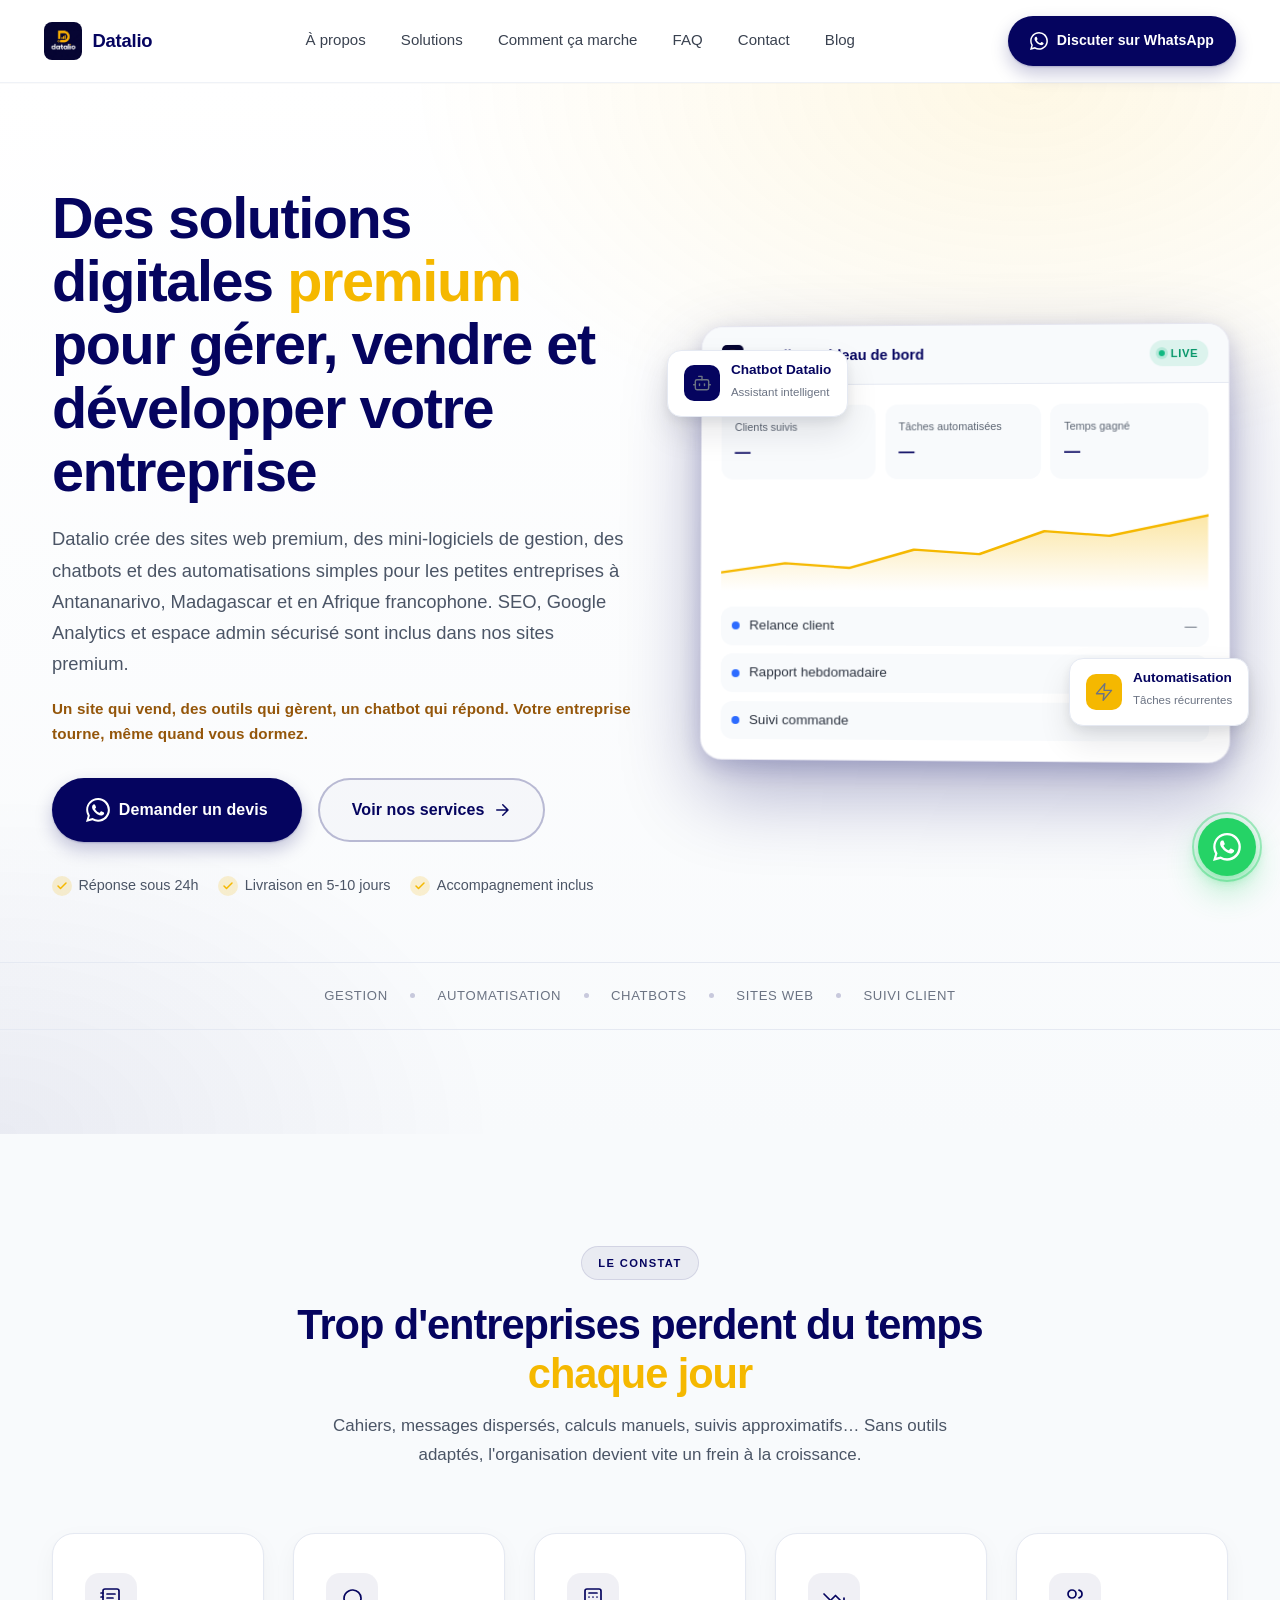
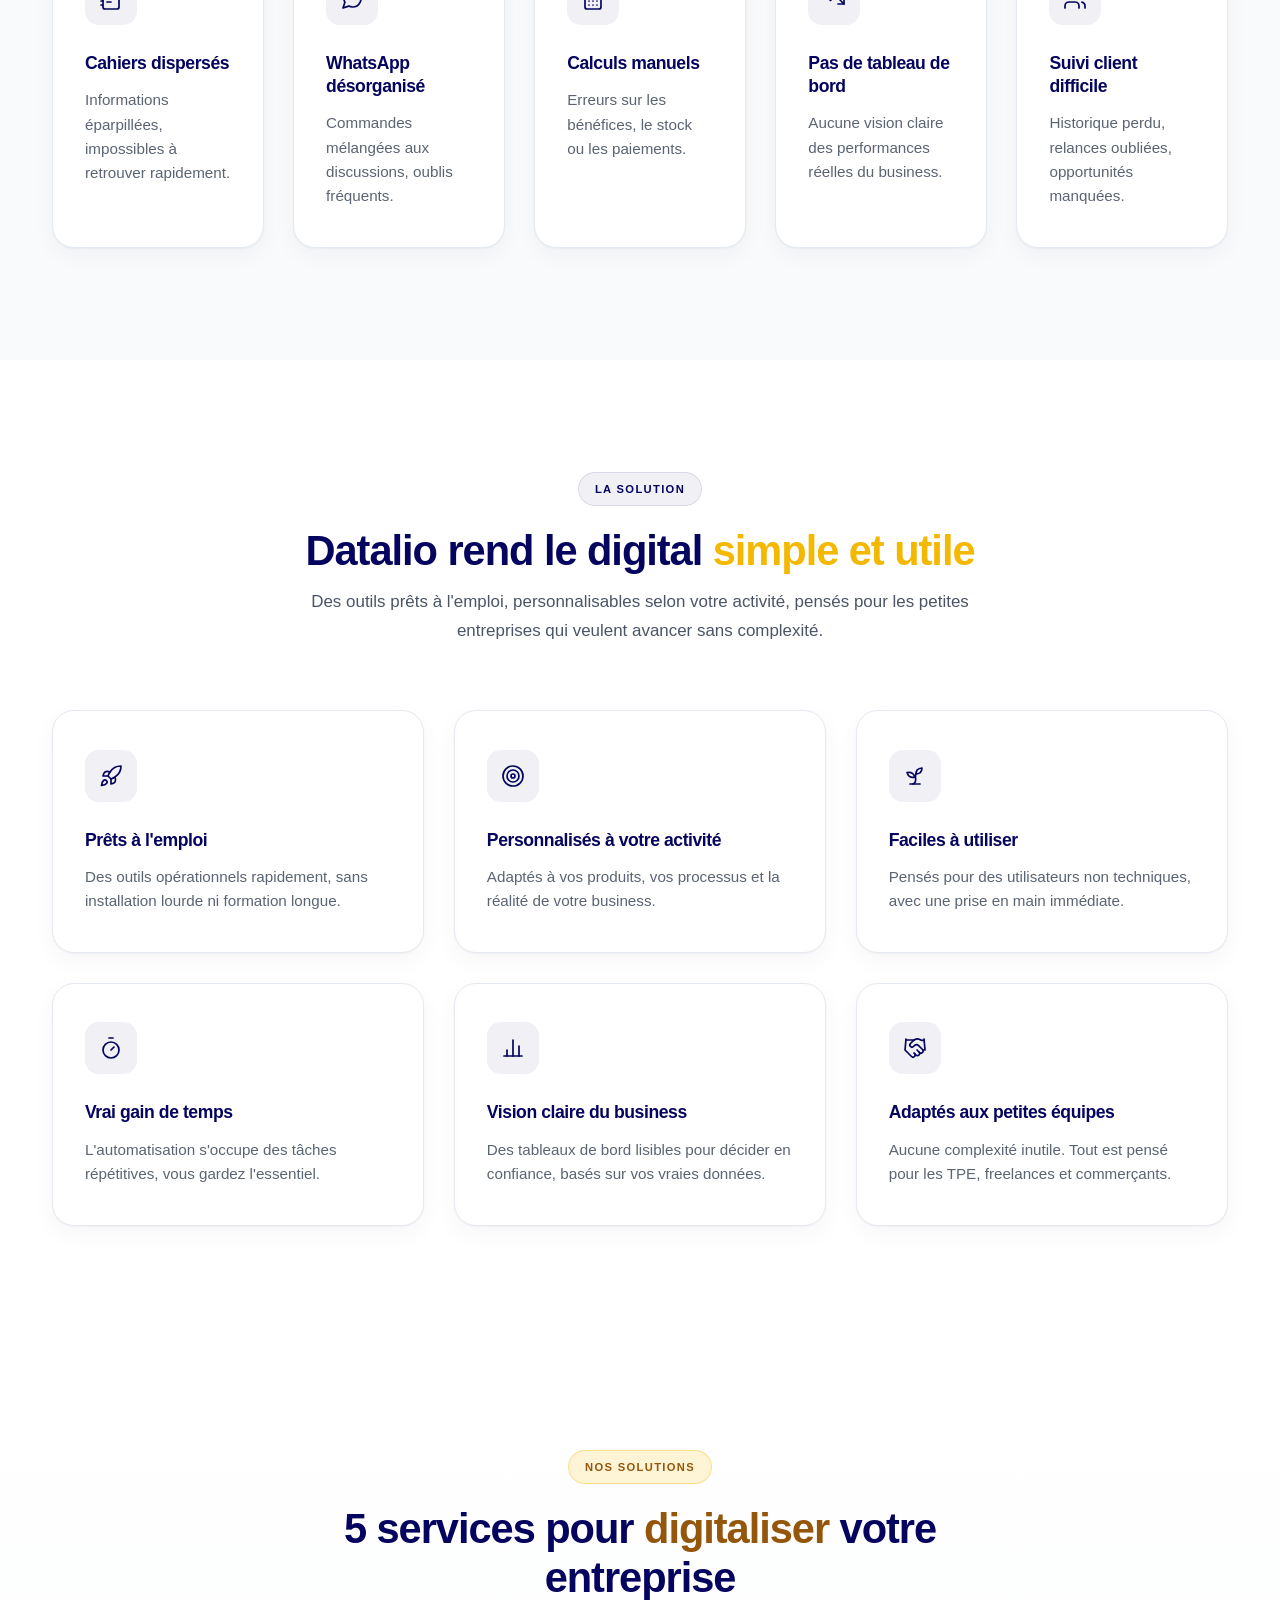
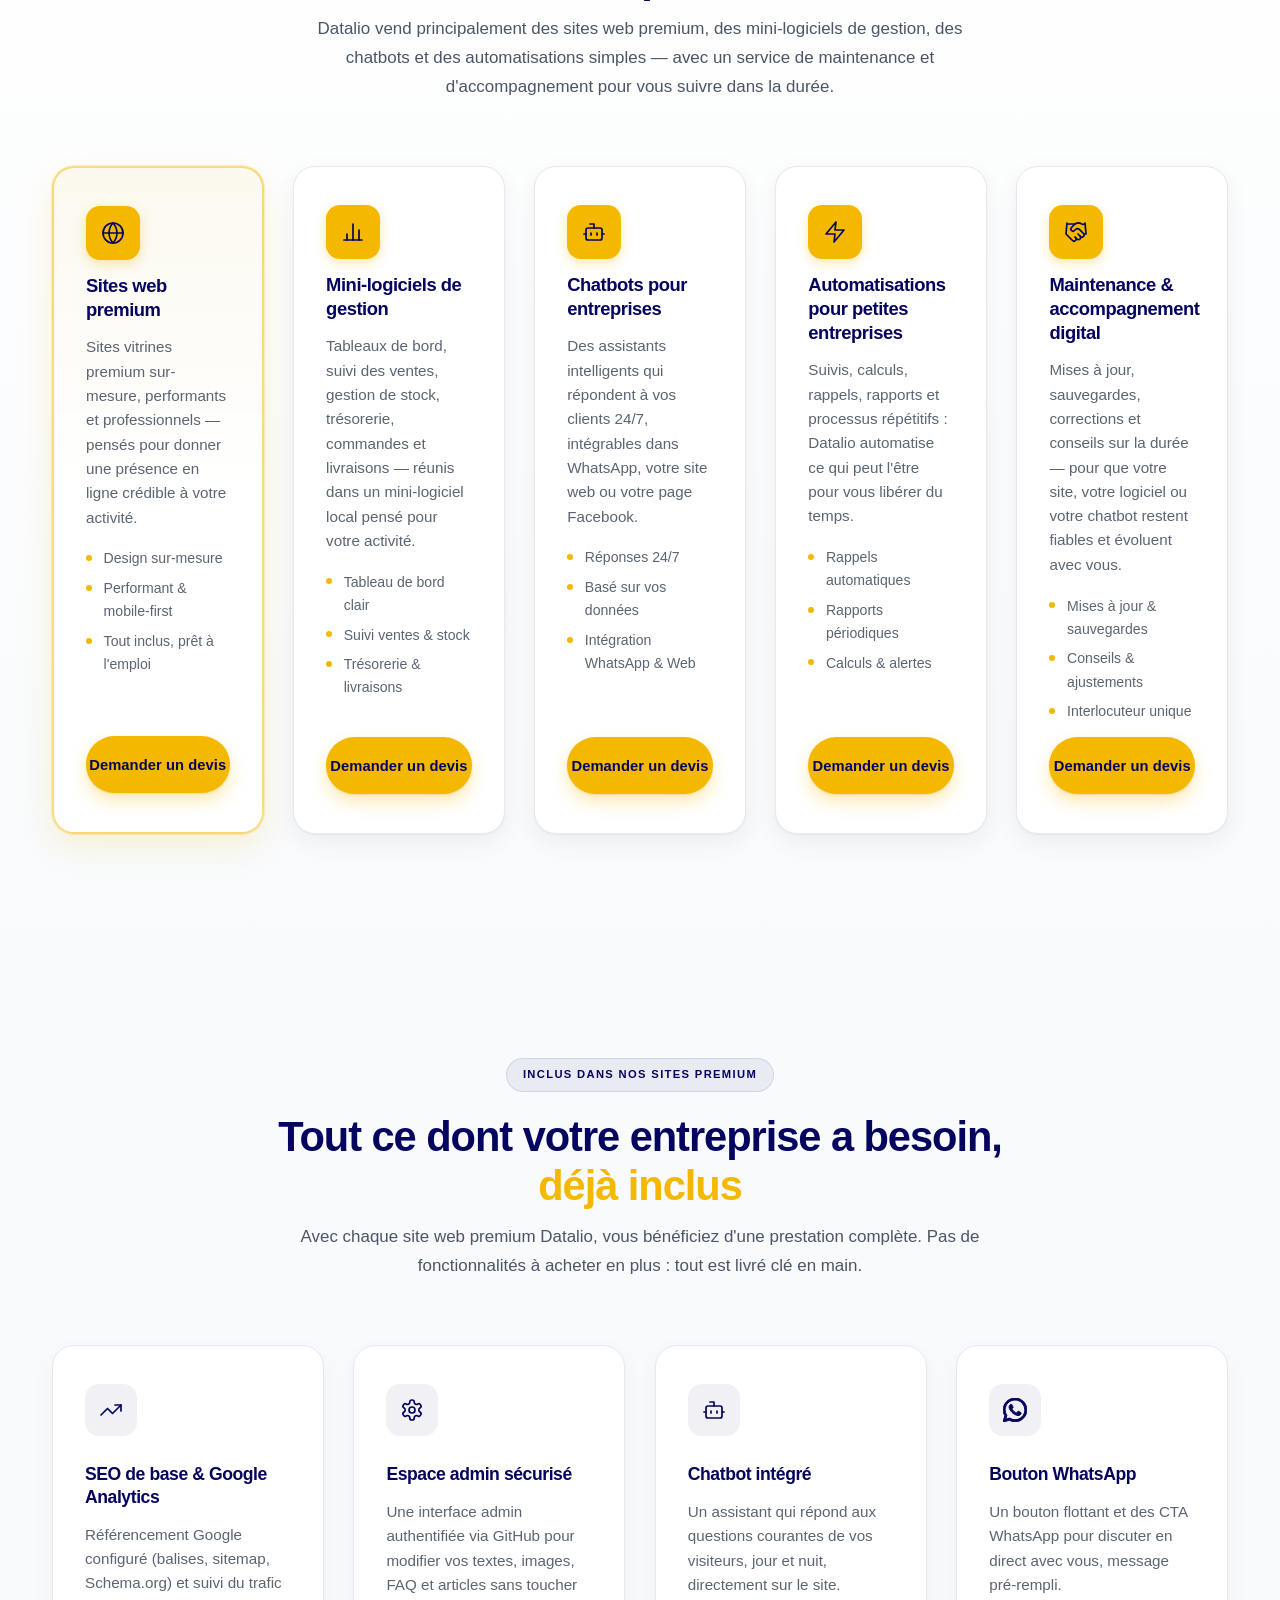
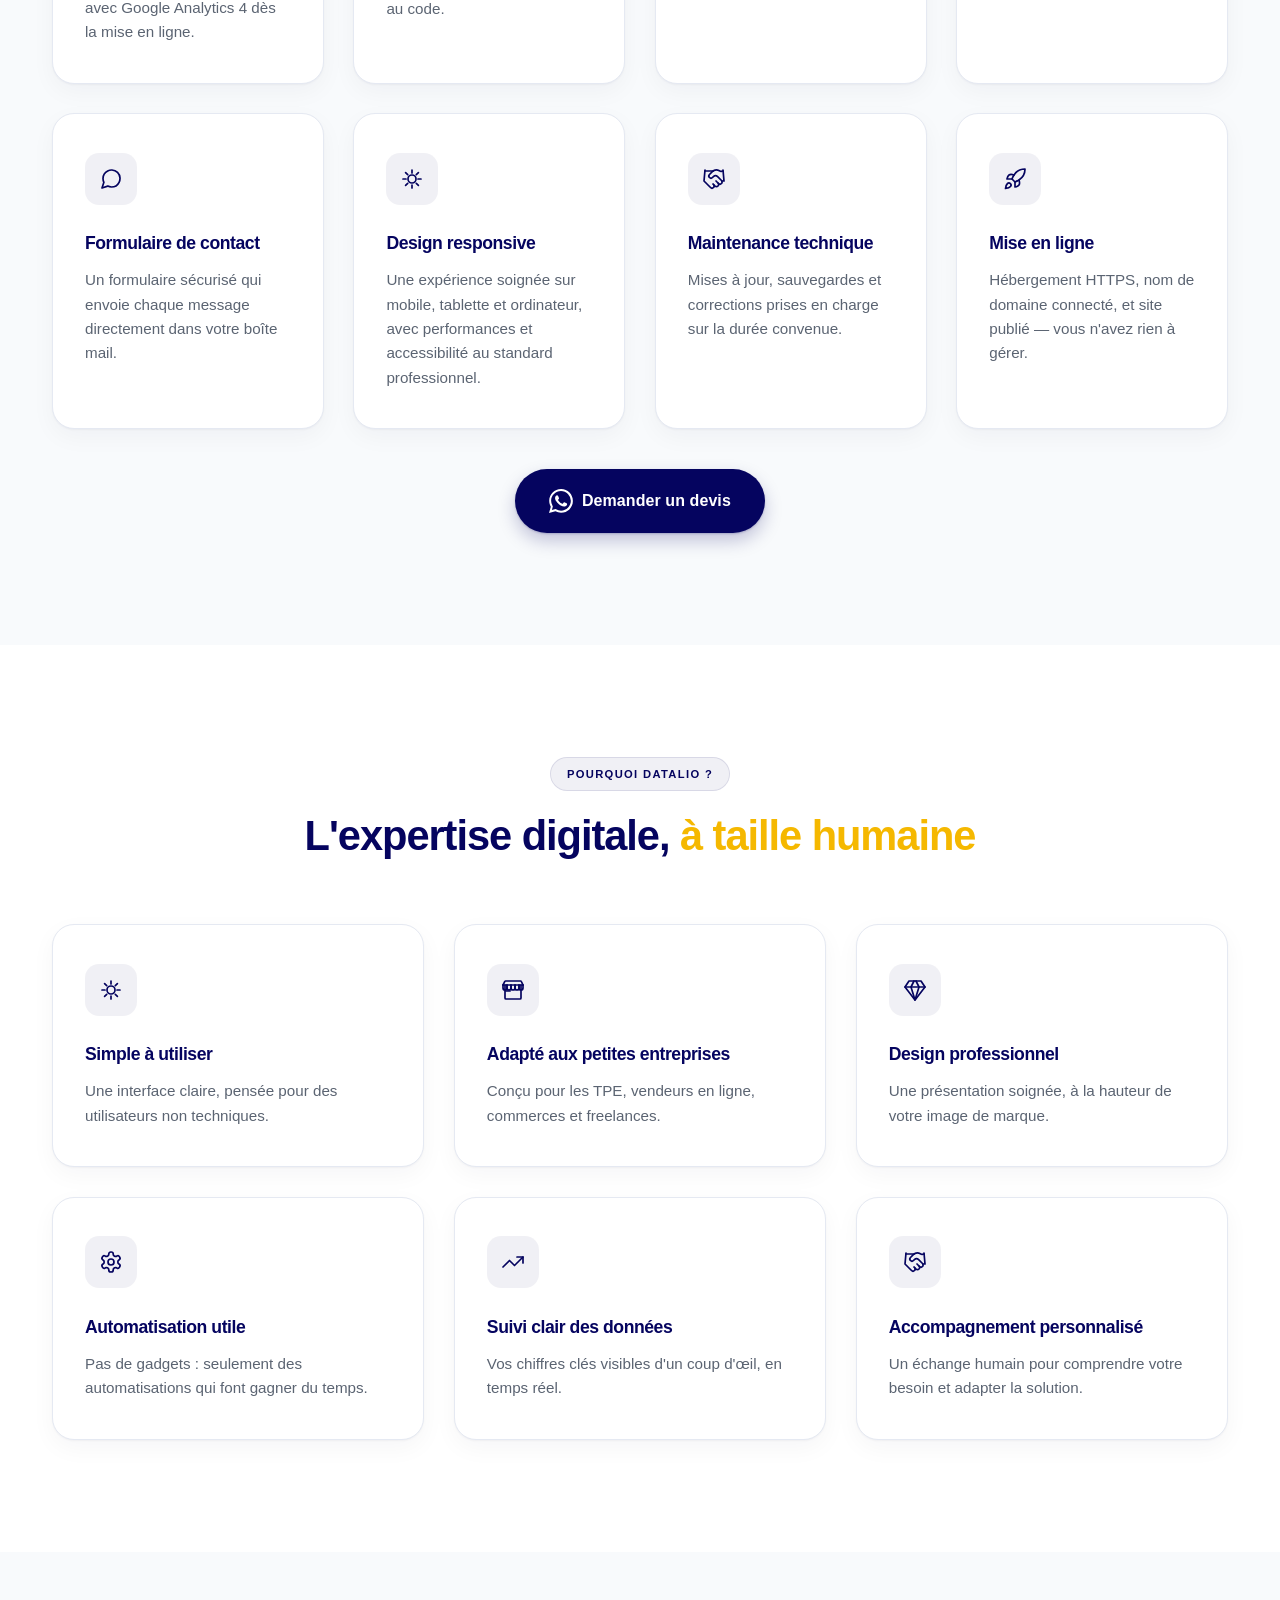
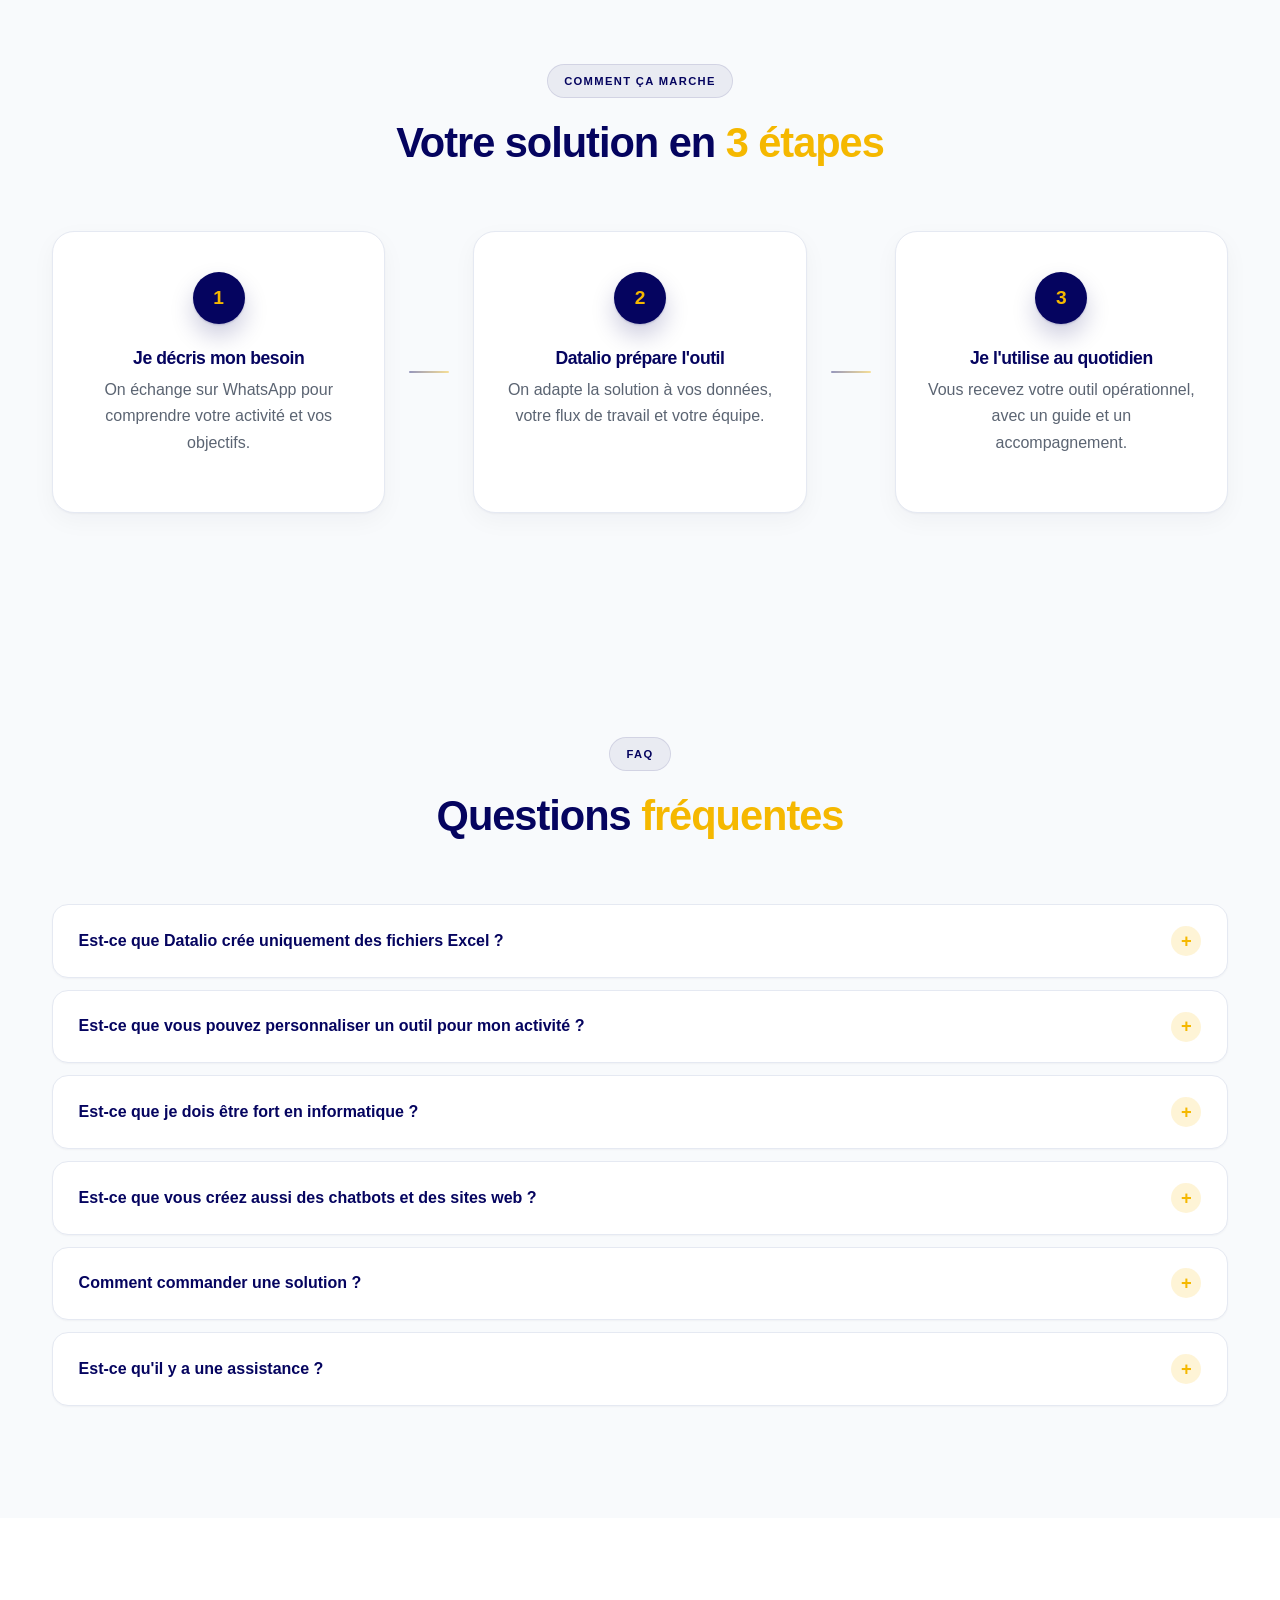
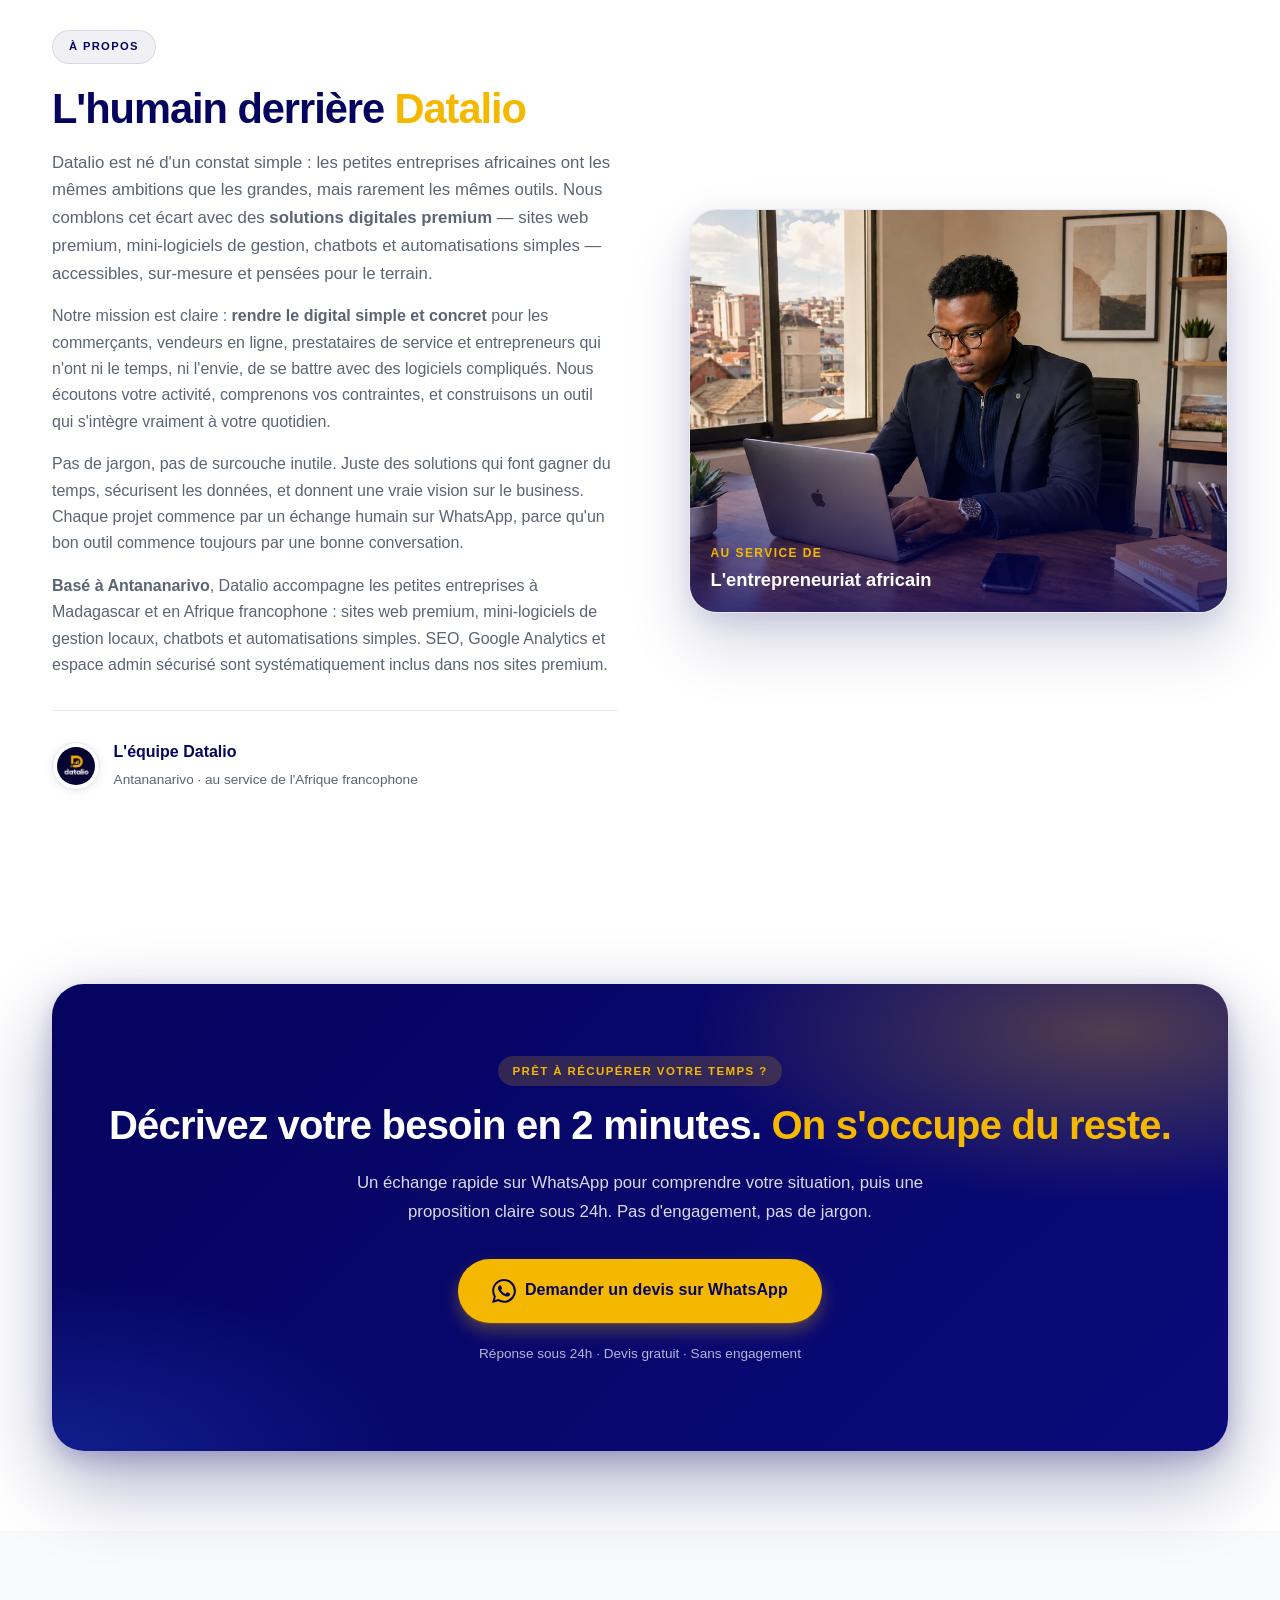
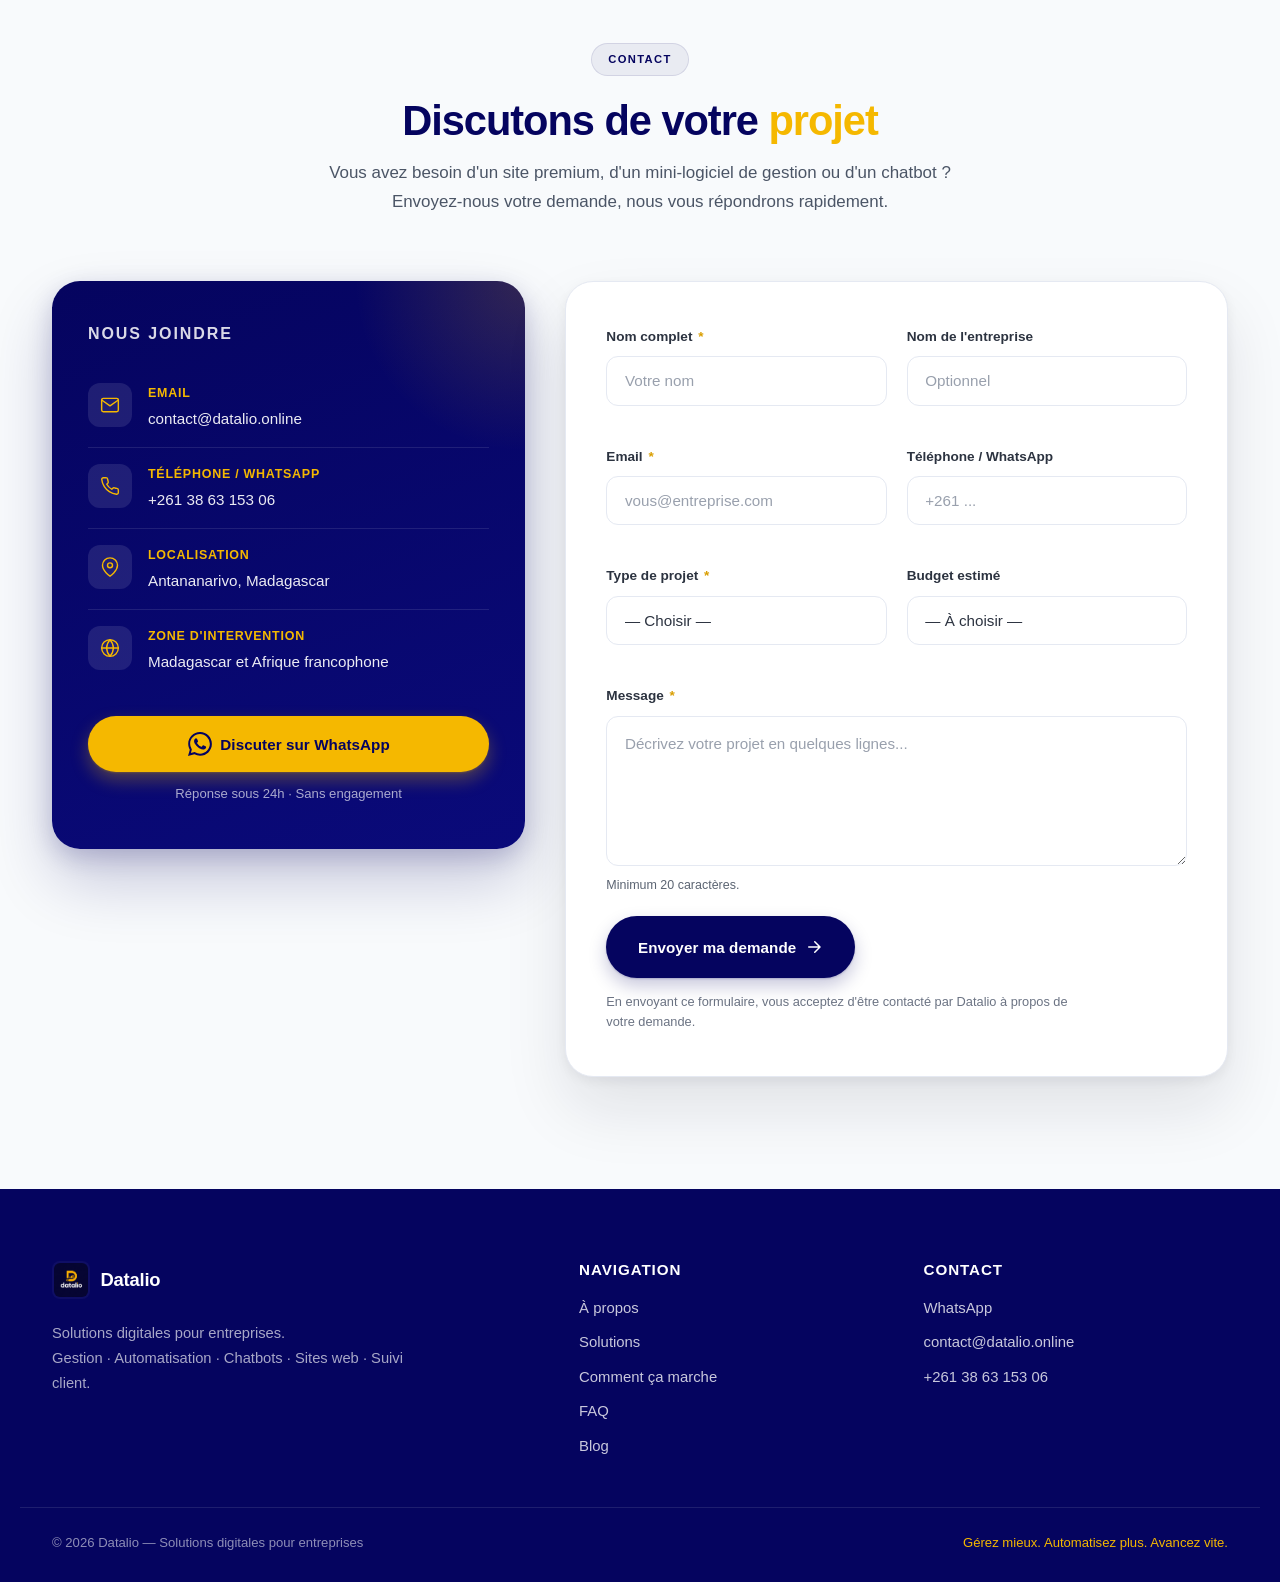
==== commit 87ea8d7e: "Revert "Merge pull request #26 from foriasser-hub/refonte-nexora-final" This reverts commit af9ba2f4" ====
--- a/index.html
+++ b/index.html
@@ -381,12 +381,24 @@
 
     <!-- ========= HERO ========= -->
     <section class="hero">
+        <div class="hero__bg" aria-hidden="true">
+            <span class="dot dot--1"></span>
+            <span class="dot dot--2"></span>
+            <span class="dot dot--3"></span>
+            <span class="ring ring--1"></span>
+            <span class="ring ring--2"></span>
+            <svg class="grid-lines" viewBox="0 0 800 600" preserveAspectRatio="none" aria-hidden="true">
+                <defs>
+                    <pattern id="g" width="40" height="40" patternUnits="userSpaceOnUse">
+                        <path d="M40 0H0V40" fill="none" stroke="rgba(255,255,255,0.05)" stroke-width="1"/>
+                    </pattern>
+                </defs>
+                <rect width="100%" height="100%" fill="url(#g)"/>
+            </svg>
+        </div>
+
         <div class="container hero__inner">
             <div class="hero__content reveal">
-                <span class="hero__badge">
-                    <span class="hero__badge-dot" aria-hidden="true"></span>
-                    Solutions digitales premium
-                </span>
                 <h1 class="hero__title">
                     <span data-cms="hero.title_part1">Des solutions digitales</span> <span class="text-gold" data-cms="hero.title_highlight">premium</span>
                     <span data-cms="hero.title_part2">pour gérer, vendre et développer votre entreprise</span>
@@ -396,19 +408,19 @@
                 </p>
                 <p class="hero__tagline"><strong data-cms="hero.tagline">Un site qui vend, des outils qui gèrent, un chatbot qui répond. Votre entreprise tourne, même quand vous dormez.</strong></p>
                 <div class="hero__cta">
-                    <a class="btn btn--gold btn--lg" href="#" data-whatsapp data-track-event="devis_click" data-track-category="cta" data-track-label="hero_demander_devis">
+                    <a class="btn btn--primary btn--lg" href="#" data-whatsapp data-track-event="devis_click" data-track-category="cta" data-track-label="hero_demander_devis">
                         <svg class="icon" aria-hidden="true"><use href="#icon-whatsapp"/></svg>
                         Demander un devis
                     </a>
-                    <a class="btn btn--primary btn--lg" href="#solutions" data-track-event="services_click" data-track-category="cta" data-track-label="hero_voir_services">
+                    <a class="btn btn--ghost btn--lg" href="#solutions" data-track-event="services_click" data-track-category="cta" data-track-label="hero_voir_services">
                         Voir nos services
                         <svg class="icon icon--sm" aria-hidden="true"><use href="#icon-arrow-right"/></svg>
                     </a>
                 </div>
                 <ul class="hero__points">
-                    <li><span class="check"><svg class="icon icon--xs" aria-hidden="true"><use href="#icon-check"/></svg></span> <span data-cms="hero.point_1">Sites web premium</span></li>
-                    <li><span class="check"><svg class="icon icon--xs" aria-hidden="true"><use href="#icon-check"/></svg></span> <span data-cms="hero.point_2">Mini-logiciels de gestion</span></li>
-                    <li><span class="check"><svg class="icon icon--xs" aria-hidden="true"><use href="#icon-check"/></svg></span> <span data-cms="hero.point_3">Chatbots & automatisations</span></li>
+                    <li><span class="check"><svg class="icon icon--xs" aria-hidden="true"><use href="#icon-check"/></svg></span> <span data-cms="hero.point_1">Réponse sous 24h</span></li>
+                    <li><span class="check"><svg class="icon icon--xs" aria-hidden="true"><use href="#icon-check"/></svg></span> <span data-cms="hero.point_2">Livraison en 5-10 jours</span></li>
+                    <li><span class="check"><svg class="icon icon--xs" aria-hidden="true"><use href="#icon-check"/></svg></span> <span data-cms="hero.point_3">Accompagnement inclus</span></li>
                 </ul>
             </div>
 
@@ -698,7 +710,7 @@
                 </div>
             </div>
             <div class="section__cta reveal" style="text-align:center; margin-top:2.5rem;">
-                <a class="btn btn--gold btn--lg" href="#" data-whatsapp data-product="Site web premium" data-track-event="devis_click" data-track-category="cta" data-track-label="inclus_demander_devis">
+                <a class="btn btn--primary btn--lg" href="#" data-whatsapp data-product="Site web premium" data-track-event="devis_click" data-track-category="cta" data-track-label="inclus_demander_devis">
                     <svg class="icon" aria-hidden="true"><use href="#icon-whatsapp"/></svg>
                     Demander un devis
                 </a>
@@ -992,7 +1004,7 @@
                                 <option value="Site web premium">Site web premium</option>
                                 <option value="Mini-logiciel de gestion">Mini-logiciel de gestion</option>
                                 <option value="Chatbot">Chatbot</option>
-                                <option value="Automatisation">Automatisation</option>
+                                <option value="SEO / Google Analytics">SEO / Google Analytics</option>
                                 <option value="Maintenance">Maintenance</option>
                                 <option value="Autre">Autre</option>
                             </select>
@@ -1071,7 +1083,53 @@
         </div>
     </footer>
 
-    <!-- ========= CHATBOT DATALIO (retiré : seul WhatsApp reste flottant à droite) ========= -->
+    <!-- ========= CHATBOT DATALIO ========= -->
+    <div id="chatbot" class="chatbot">
+        <button id="chatbot-trigger" class="chatbot__trigger" aria-label="Ouvrir le chat Datalio">
+            <svg class="icon icon--lg chatbot__icon-open" aria-hidden="true"><use href="#icon-bot"/></svg>
+            <svg class="icon icon--lg chatbot__icon-close" aria-hidden="true">
+                <line x1="18" y1="6" x2="6" y2="18" stroke="currentColor" stroke-width="2" stroke-linecap="round"/>
+                <line x1="6" y1="6" x2="18" y2="18" stroke="currentColor" stroke-width="2" stroke-linecap="round"/>
+            </svg>
+            <span class="chatbot__badge">1</span>
+        </button>
+        <div id="chatbot-window" class="chatbot__window" aria-hidden="true" role="dialog" aria-label="Chat avec Datalio">
+            <header class="chatbot__header">
+                <div class="chatbot__header-info">
+                    <div class="chatbot__avatar">
+                        <img src="assets/logo.png" alt="Datalio" />
+                    </div>
+                    <div>
+                        <strong>Datalio</strong>
+                        <div class="chatbot__status">
+                            <span class="chatbot__status-dot"></span>
+                            En ligne
+                        </div>
+                    </div>
+                </div>
+                <button id="chatbot-close" class="chatbot__close" aria-label="Fermer le chat">
+                    <svg class="icon" viewBox="0 0 24 24" fill="none" stroke="currentColor" stroke-width="2" stroke-linecap="round">
+                        <line x1="18" y1="6" x2="6" y2="18"/><line x1="6" y1="6" x2="18" y2="18"/>
+                    </svg>
+                </button>
+            </header>
+            <div id="chatbot-messages" class="chatbot__messages"></div>
+            <div id="chatbot-suggestions" class="chatbot__suggestions">
+                <button class="chatbot__suggestion" data-message="Quels sont vos services ?">Services</button>
+                <button class="chatbot__suggestion" data-message="Comment commander ?">Commander</button>
+                <button class="chatbot__suggestion" data-message="Parlez-moi des chatbots">Chatbots</button>
+                <button class="chatbot__suggestion" data-message="Je veux un site web">Site web</button>
+            </div>
+            <form id="chatbot-form" class="chatbot__form" autocomplete="off">
+                <input id="chatbot-input" class="chatbot__input" type="text" placeholder="Écrivez votre message..." aria-label="Message" />
+                <button type="submit" class="chatbot__send" aria-label="Envoyer">
+                    <svg class="icon" viewBox="0 0 24 24" fill="none" stroke="currentColor" stroke-width="2" stroke-linecap="round" stroke-linejoin="round">
+                        <line x1="22" y1="2" x2="11" y2="13"/><polygon points="22 2 15 22 11 13 2 9 22 2"/>
+                    </svg>
+                </button>
+            </form>
+        </div>
+    </div>
 
     <!-- Bouton flottant WhatsApp -->
     <a class="fab" href="#" data-whatsapp aria-label="Discuter sur WhatsApp" data-track-event="whatsapp_click" data-track-category="fab" data-track-label="fab_whatsapp">
--- a/styles-premium.css
+++ b/styles-premium.css
@@ -1,80 +1,79 @@
 /* =========================================================
-   Datalio — Refonte structurelle Nexora (final)
-   =========================================================
-   Charge APRES styles.css. Surcharges agressives qui
-   redessinent la mise en page : hero compact 2 colonnes,
-   sections aerees, cartes blanches premium, formulaire
-   contact 2 colonnes, chatbot cache, animations gaming
-   desactivees.
-   Charte preservee : navy #05045F + gold #F5B800 + blanc.
+   Datalio — Refonte visuelle v3 (inspiration Nexora)
+   ---------------------------------------------------------
+   Objectif : refonte VISIBLE inspirée de Nexora.
+   - Hero : converti en fond clair avec accents navy/gold
+   - Section solutions : convertie de "bloc navy massif" en
+     fond clair avec cartes blanches (= changement le plus
+     visible)
+   - Cartes : blanches, plus grandes, plus aérées
+   - Formulaire : carte blanche premium
+   - Animations "gaming" (cta-glow, hero blur, ripple) :
+     désactivées
+   - Chatbot flottant : caché (uniquement WhatsApp à droite)
+
+   Contraintes respectées : aucune modification HTML, aucun
+   texte changé, aucune section ajoutée/supprimée, SEO/GA/
+   formulaire/WhatsApp/blog intacts. Charte Datalio :
+   bleu nuit #05045F + jaune #F5B800 + blanc.
    ========================================================= */
 
-/* ============================================================
-   1. RESET / BASE — typo et antialiasing
-   ============================================================ */
+/* =========================================
+   1. VARIABLES — redéfinition des tokens utilisés
+   par styles.css (propagation automatique)
+   ========================================= */
 :root {
-    --light:        #F7FAFC;
+    --light:        #F8FAFC;
     --light-200:    #E5E9F2;
-    --line:         #E5E9F2;
     --shadow-sm:    0 1px 2px rgba(15, 23, 42, 0.04), 0 4px 12px rgba(15, 23, 42, 0.04);
     --shadow:       0 2px 4px rgba(15, 23, 42, 0.04), 0 16px 40px rgba(15, 23, 42, 0.08);
     --shadow-lg:    0 4px 12px rgba(15, 23, 42, 0.06), 0 32px 64px rgba(5, 4, 95, 0.14);
     --radius-sm:    12px;
-    --radius:       18px;
-    --radius-lg:    24px;
-    --easing:       cubic-bezier(0.4, 0, 0.2, 1);
-}
-
-html { scroll-behavior: smooth; }
-
+    --radius:       20px;
+    --radius-lg:    28px;
+}
+
+/* =========================================
+   2. BASE — typo et lissage premium
+   ========================================= */
 body {
-    background: #FFFFFF !important;
-    color: #1c2433 !important;
     -webkit-font-smoothing: antialiased;
     -moz-osx-font-smoothing: grayscale;
     text-rendering: optimizeLegibility;
 }
-h1, h2, h3, h4 { letter-spacing: -0.025em; line-height: 1.15; color: #05045F; }
+h1, h2, h3 { letter-spacing: -0.025em; line-height: 1.15; }
 h2 { line-height: 1.18; }
-::selection { background: rgba(245, 184, 0, 0.32); color: #05045F; }
+::selection { background: rgba(245, 184, 0, 0.30); color: #05045F; }
 
 @media (min-width: 1280px) {
-    .container { max-width: 1240px !important; padding-left: 2rem !important; padding-right: 2rem !important; }
-}
-
-/* ============================================================
-   2. CHATBOT FLOTTANT — cache (le HTML est deja retire,
-   ceci est un filet de securite si du HTML restait quelque
-   part dans le CMS ou les pages blog).
-   ============================================================ */
+    .container { max-width: 1240px; padding-left: 2rem; padding-right: 2rem; }
+}
+
+/* =========================================
+   3. CHATBOT FLOTTANT — caché (demande explicite)
+   On garde le HTML/JS pour ne rien casser, on cache
+   simplement le widget visuellement.
+   ========================================= */
 #chatbot,
 .chatbot { display: none !important; }
 
-/* ============================================================
-   3. NAVBAR — fond blanc, ombre subtile au scroll
-   ============================================================ */
+/* =========================================
+   4. NAVBAR — fond blanc translucide, ombre subtile au scroll
+   ========================================= */
 body .nav {
-    background: rgba(255, 255, 255, 0.92) !important;
-    border-bottom: 1px solid rgba(229, 233, 242, 0.7) !important;
-    box-shadow: none;
-    -webkit-backdrop-filter: blur(8px);
-    backdrop-filter: blur(8px);
-    transition: box-shadow 0.25s var(--easing), background 0.25s var(--easing);
+    background: rgba(255, 255, 255, 0.85) !important;
+    border-bottom: 1px solid rgba(229, 233, 242, 0.6) !important;
+    box-shadow: 0 1px 0 rgba(15, 23, 42, 0.02);
 }
 body .nav.is-scrolled {
     background: rgba(255, 255, 255, 0.96) !important;
-    box-shadow: 0 1px 0 rgba(15, 23, 42, 0.04), 0 8px 24px rgba(15, 23, 42, 0.06) !important;
+    box-shadow: 0 1px 0 rgba(15, 23, 42, 0.04), 0 8px 24px rgba(15, 23, 42, 0.06);
     border-bottom-color: transparent !important;
 }
-.nav__inner { padding: 1rem 1.5rem !important; }
-.nav__links { gap: 2.2rem !important; }
-.nav__links a {
-    font-weight: 500 !important;
-    font-size: 0.94rem !important;
-    color: #3a4250 !important;
-}
-.nav__links a:hover { color: #05045F !important; }
-.nav__links a::after { bottom: -10px !important; height: 2px !important; }
+.nav__inner { padding: 1rem 1.5rem; }
+.nav__links { gap: 2.2rem; }
+.nav__links a { font-weight: 500; font-size: 0.94rem; color: #3a4250; }
+.nav__links a::after { bottom: -10px; height: 2px; }
 
 @media (min-width: 880px) {
     .nav__cta {
@@ -83,971 +82,428 @@
         border-radius: 999px !important;
     }
 }
-
-.brand__name { color: #05045F !important; font-weight: 700 !important; }
-
-/* ============================================================
-   4. HERO — REFONTE COMPLETE
-   2 colonnes equilibrees. Titre compact. Padding reduit.
-   Dashboard contained, pas de rotation 3D excessive.
-   ============================================================ */
+.nav__burger { padding: 0.55rem; border-radius: 10px; }
+
+/* =========================================
+   5. HERO — REFONTE : fond clair avec accents navy/gold
+   C'est LE changement le plus visible.
+   ========================================= */
 .hero {
-    background: linear-gradient(180deg, #FFFFFF 0%, #F7FAFC 100%) !important;
+    background:
+        radial-gradient(80% 60% at 80% 0%, rgba(245, 184, 0, 0.10), transparent 60%),
+        radial-gradient(60% 50% at 0% 100%, rgba(5, 4, 95, 0.06), transparent 65%),
+        linear-gradient(180deg, #FFFFFF 0%, #F8FAFC 100%) !important;
     color: #1c2433 !important;
-    padding: 4rem 0 3.5rem !important;
-    position: relative;
-    overflow: hidden;
-}
-@media (min-width: 980px) {
-    .hero { padding: 5.5rem 0 5rem !important; }
-}
-
-.hero::before {
-    content: "";
-    position: absolute;
-    top: -100px; right: -150px;
-    width: 500px; height: 500px;
-    background: radial-gradient(circle, rgba(245, 184, 0, 0.08) 0%, transparent 70%);
-    pointer-events: none;
-    z-index: 0;
-}
-.hero::after {
-    content: "";
-    position: absolute;
-    bottom: -100px; left: -150px;
-    width: 500px; height: 500px;
-    background: radial-gradient(circle, rgba(5, 4, 95, 0.04) 0%, transparent 70%);
-    pointer-events: none;
-    z-index: 0;
-}
-
-.hero__inner {
-    position: relative;
-    z-index: 1;
-    display: grid !important;
-    grid-template-columns: 1fr !important;
-    gap: 3rem !important;
-    align-items: center !important;
-}
-@media (min-width: 980px) {
-    .hero__inner {
-        grid-template-columns: 1.05fr 1fr !important;
-        gap: 4rem !important;
-    }
-}
-
-/* Badge premium en haut du hero (NOUVEL ELEMENT) */
-.hero__badge {
-    display: inline-flex !important;
-    align-items: center;
-    gap: 0.55rem;
-    padding: 0.45rem 0.95rem;
-    background: rgba(5, 4, 95, 0.06);
-    border: 1px solid rgba(5, 4, 95, 0.12);
-    border-radius: 999px;
-    color: #05045F;
-    font-size: 0.78rem;
-    font-weight: 600;
-    letter-spacing: 0.02em;
-    text-transform: none;
-    margin-bottom: 1.5rem;
-}
-.hero__badge-dot {
-    width: 7px;
-    height: 7px;
-    border-radius: 50%;
-    background: #F5B800;
-    box-shadow: 0 0 0 3px rgba(245, 184, 0, 0.22);
-    flex-shrink: 0;
-}
-
-/* Titre compact et bien proportionne */
+    padding: 5rem 0 5rem !important;
+}
+@media (min-width: 980px) { .hero { padding: 6.5rem 0 6.5rem !important; } }
+
+/* Cache le décor animé qui était fait pour fond sombre */
+.hero__bg { display: none !important; }
+
+/* Titre : navy au lieu de blanc */
 .hero__title {
-    font-size: clamp(1.85rem, 3.5vw + 0.5rem, 2.65rem) !important;
-    line-height: 1.12 !important;
+    color: #05045F !important;
+    line-height: 1.1 !important;
     letter-spacing: -0.025em !important;
-    color: #05045F !important;
-    margin: 0 0 1.25rem 0 !important;
-    font-weight: 700 !important;
-    /* Suppression du blur d'animation */
-    animation: hero-fade-up-clean 0.7s var(--easing) 0.15s both !important;
+    /* Anime sans le filter blur(10px) */
+    animation: hero-fade-up-clean 0.7s var(--ease) 0.15s both !important;
     filter: none !important;
 }
 @keyframes hero-fade-up-clean {
     from { opacity: 0; transform: translateY(20px); }
     to   { opacity: 1; transform: translateY(0); }
 }
-.hero__title .text-gold { color: #F5B800 !important; }
 
 .hero__subtitle {
-    font-size: 0.98rem !important;
-    line-height: 1.65 !important;
     color: #4b5566 !important;
-    margin: 0 0 1.25rem 0 !important;
-    max-width: 560px !important;
-}
-.hero__subtitle strong { color: #05045F !important; font-weight: 600 !important; }
-
+    line-height: 1.7 !important;
+    max-width: 600px !important;
+}
+.hero__subtitle strong { color: #05045F !important; }
 .hero__tagline,
-.hero__tagline strong {
-    font-size: 0.92rem !important;
-    color: #94560a !important;
-    margin-bottom: 1.75rem !important;
-    line-height: 1.55 !important;
-    max-width: 540px !important;
-    font-weight: 600 !important;
-}
-
-/* CTA buttons en ligne, plus compacts */
-.hero__cta {
-    display: flex !important;
-    flex-wrap: wrap !important;
-    gap: 0.85rem !important;
-    margin-bottom: 1.75rem !important;
-}
-.hero__cta .btn { padding: 0.85rem 1.5rem !important; font-size: 0.95rem !important; }
-
-/* Hero ghost button : sur fond clair, border navy */
-.hero .btn--ghost,
-.hero .btn--ghost.btn--lg {
-    background: #FFFFFF !important;
-    color: #05045F !important;
-    border: 1.5px solid rgba(5, 4, 95, 0.18) !important;
+.hero__tagline strong { color: #94560a !important; }
+.hero__cta { gap: 1rem; margin-bottom: 2rem; }
+
+/* Points checkmarks lisibles sur fond clair */
+.hero__points { color: #4b5566 !important; }
+.hero__points li { color: #4b5566 !important; }
+
+/* Bouton "ghost" : adapté au fond clair (border navy) */
+.hero .btn--ghost {
+    background: rgba(5, 4, 95, 0.02) !important;
+    color: #05045F !important;
+    border-color: rgba(5, 4, 95, 0.25) !important;
 }
 .hero .btn--ghost:hover {
-    background: rgba(5, 4, 95, 0.04) !important;
+    background: rgba(5, 4, 95, 0.06) !important;
     border-color: #05045F !important;
     color: #05045F !important;
 }
 
-/* Hero secondary button (.btn--primary "Voir nos services" sur fond clair) :
-   reste navy plein avec texte blanc, c'est notre bouton secondaire */
-.hero .btn--primary {
-    background: #05045F !important;
-    color: #FFFFFF !important;
-    border: 1.5px solid #05045F !important;
-}
-.hero .btn--primary:hover {
-    background: #1a1a8a !important;
-    color: #FFFFFF !important;
-    transform: translateY(-1px);
-}
-
-/* Hero points : pills horizontaux discrets */
-.hero__points {
-    display: flex !important;
-    flex-wrap: wrap !important;
-    gap: 1rem 1.5rem !important;
-    list-style: none !important;
-    padding: 0 !important;
-    margin: 0 !important;
-}
-.hero__points li {
-    display: inline-flex !important;
-    align-items: center;
-    gap: 0.55rem;
-    font-size: 0.88rem !important;
-    color: #2c3340 !important;
-    font-weight: 500 !important;
-}
-.hero__points li .check {
-    width: 22px !important;
-    height: 22px !important;
-    background: rgba(245, 184, 0, 0.18) !important;
-    border-radius: 50% !important;
-    display: inline-flex;
-    align-items: center;
-    justify-content: center;
-    color: #94560a !important;
-    flex-shrink: 0;
-}
-.hero__points li .check .icon { stroke: #94560a !important; }
-
-/* ============================================================
-   5. HERO VISUAL — dashboard contained, pas d'overflow
-   ============================================================ */
-.hero__visual {
-    position: relative;
-    width: 100%;
-}
-.hero__visual .reveal { width: 100%; }
+/* Dashboard : devient une carte focale navy sur fond clair */
 .hero__visual .dashboard {
-    background: linear-gradient(160deg, #0a0976 0%, #050455 100%) !important;
-    border-radius: 20px !important;
-    padding: 1.4rem 1.4rem 1.25rem !important;
+    border-radius: 22px;
+    border: 1px solid rgba(5, 4, 95, 0.10);
     box-shadow:
         0 8px 24px rgba(5, 4, 95, 0.18),
-        0 32px 64px rgba(5, 4, 95, 0.30) !important;
-    transform: none !important;
-    width: 100% !important;
-    max-width: 100% !important;
-    border: 1px solid rgba(245, 184, 0, 0.10) !important;
-    transition: transform 0.4s var(--easing), box-shadow 0.4s var(--easing) !important;
-    animation: dashboard-fade-in 0.8s var(--easing) 0.3s both !important;
-}
-@keyframes dashboard-fade-in {
-    from { opacity: 0; transform: translateY(30px); }
-    to   { opacity: 1; transform: translateY(0); }
+        0 32px 80px rgba(5, 4, 95, 0.30) !important;
+    transform: perspective(1600px) rotateY(-3deg) rotateX(1deg) !important;
 }
 .hero__visual .dashboard:hover {
-    transform: translateY(-6px) !important;
-    box-shadow:
-        0 12px 32px rgba(5, 4, 95, 0.22),
-        0 40px 80px rgba(5, 4, 95, 0.34) !important;
-}
-
-.dashboard__top {
-    display: flex !important;
-    align-items: center;
-    justify-content: space-between;
-    margin-bottom: 1.1rem !important;
-    padding-bottom: 1rem !important;
-    border-bottom: 1px solid rgba(255, 255, 255, 0.08) !important;
-}
-.dashboard__title {
-    display: inline-flex;
-    align-items: center;
-    gap: 0.6rem;
-    color: rgba(255, 255, 255, 0.92);
-    font-size: 0.85rem;
-    font-weight: 500;
-}
-.dashboard__logo { width: 22px; height: 22px; border-radius: 5px; }
-.dashboard__pill {
-    background: rgba(245, 184, 0, 0.16) !important;
-    color: #F5B800 !important;
-    padding: 0.25rem 0.7rem !important;
-    border-radius: 999px !important;
-    font-size: 0.7rem !important;
-    font-weight: 600 !important;
-    letter-spacing: 0.04em;
-    text-transform: uppercase;
-}
-.dashboard__kpis {
-    display: grid !important;
-    grid-template-columns: repeat(3, 1fr) !important;
-    gap: 0.7rem !important;
-    margin-bottom: 1rem !important;
-}
-.dashboard__kpis .kpi {
-    background: rgba(255, 255, 255, 0.04) !important;
-    border: 1px solid rgba(255, 255, 255, 0.06) !important;
-    border-radius: 12px !important;
-    padding: 0.75rem 0.85rem !important;
-    display: flex;
-    flex-direction: column;
-    gap: 0.3rem;
-}
-.dashboard__kpis .kpi__label {
-    color: rgba(255, 255, 255, 0.65) !important;
-    font-size: 0.68rem !important;
-    text-transform: uppercase;
-    letter-spacing: 0.06em;
-}
-.dashboard__kpis .kpi__value {
-    color: #FFFFFF !important;
-    font-size: 1.25rem !important;
-    font-weight: 700 !important;
-}
-.dashboard__chart {
-    background: rgba(255, 255, 255, 0.04) !important;
-    border-radius: 12px !important;
-    padding: 0.65rem !important;
-    margin-bottom: 0.85rem !important;
-    height: auto !important;
-    overflow: hidden;
-}
-.dashboard__chart svg { width: 100%; height: 80px; display: block; }
-.dashboard__rows {
-    display: flex !important;
-    flex-direction: column !important;
-    gap: 0.45rem !important;
-}
-.dashboard__rows .row {
-    background: rgba(255, 255, 255, 0.04) !important;
-    border-radius: 10px !important;
-    padding: 0.7rem 0.85rem !important;
-    color: rgba(255, 255, 255, 0.82) !important;
-    font-size: 0.82rem !important;
-    display: flex;
-    align-items: center;
-    gap: 0.6rem;
-}
-.dashboard__rows .row__dot {
-    width: 7px; height: 7px;
-    background: #F5B800;
-    border-radius: 50%;
-    flex-shrink: 0;
-}
-.dashboard__rows .row__time { margin-left: auto; color: rgba(255, 255, 255, 0.55) !important; font-size: 0.78rem; }
-
-/* Floating cards : positionnees autour du dashboard */
+    transform: perspective(1600px) rotateY(0deg) rotateX(0deg) translateY(-4px) !important;
+}
+@media (max-width: 720px) {
+    .hero__visual .dashboard { transform: none !important; }
+    .floating { display: none !important; }
+}
+
+/* Floating cards : ombre plus douce */
 .floating {
-    position: absolute !important;
-    background: #FFFFFF !important;
-    border: 1px solid var(--line) !important;
+    background: #FFFFFF !important;
+    border: 1px solid var(--light-200) !important;
+    box-shadow: 0 4px 12px rgba(15, 23, 42, 0.08), 0 16px 32px rgba(15, 23, 42, 0.10) !important;
     border-radius: 14px !important;
-    padding: 0.85rem 1rem !important;
-    box-shadow:
-        0 4px 12px rgba(15, 23, 42, 0.08),
-        0 16px 32px rgba(15, 23, 42, 0.10) !important;
     color: #2c3340 !important;
-    display: flex;
-    align-items: center;
-    gap: 0.7rem;
-    z-index: 2;
-    max-width: 220px;
-    animation: floating-bob 4s ease-in-out infinite !important;
-}
-@keyframes floating-bob {
-    0%, 100% { transform: translateY(0); }
-    50%      { transform: translateY(-6px); }
-}
-.floating strong { color: #05045F !important; font-size: 0.85rem !important; }
-.floating span   { color: #6b7383 !important; font-size: 0.74rem !important; }
-.floating__icon {
-    width: 36px !important; height: 36px !important;
-    background: rgba(5, 4, 95, 0.08) !important;
-    border-radius: 10px !important;
-    display: flex !important; align-items: center; justify-content: center;
-    color: #05045F !important; flex-shrink: 0;
-}
-.floating__icon--gold {
-    background: rgba(245, 184, 0, 0.18) !important;
-    color: #94560a !important;
-}
-.floating__icon .icon { width: 18px; height: 18px; }
-
-.floating--bot  { top: 18% !important; left: -12% !important; animation-delay: 0s !important; }
-.floating--auto { bottom: 14% !important; right: -8% !important; animation-delay: 1.5s !important; }
-
-@media (max-width: 1100px) {
-    .floating--bot  { left: -4% !important; }
-    .floating--auto { right: -2% !important; }
-}
-@media (max-width: 720px) {
-    .floating { display: none !important; }
-}
-
-/* Strip services : adapte au fond clair */
+}
+.floating strong { color: #05045F !important; }
+.floating span { color: #6b7383 !important; }
+
+/* Strip services : fond clair, séparateurs gris */
 .services-strip {
-    margin-top: 3rem !important;
-    padding: 1.2rem 0 !important;
-    border-top: 1px solid var(--line) !important;
-    border-bottom: 1px solid var(--line) !important;
-    background: transparent !important;
-    position: relative;
-    z-index: 1;
+    margin-top: 4rem;
+    padding: 1.4rem 0;
+    border-top: 1px solid var(--light-200) !important;
+    border-bottom: 1px solid var(--light-200) !important;
 }
 .services-strip__inner {
-    display: flex !important;
-    flex-wrap: wrap !important;
-    justify-content: center !important;
-    align-items: center !important;
-    gap: 1.4rem !important;
-    font-size: 0.78rem !important;
+    gap: 1.4rem;
+    font-size: 0.82rem;
     color: #6b7383 !important;
-    text-transform: uppercase !important;
-    letter-spacing: 0.08em !important;
-    font-weight: 600 !important;
     animation: none !important;
     opacity: 1 !important;
 }
 .services-strip__inner .dot-sep {
-    width: 4px !important; height: 4px !important;
     background: rgba(5, 4, 95, 0.20) !important;
-    border-radius: 50%;
-    display: inline-block;
-}
-
-/* ============================================================
-   6. SECTIONS — espacement aere
-   ============================================================ */
-.section { padding: 5rem 0 !important; }
-@media (min-width: 980px) { .section { padding: 6.5rem 0 !important; } }
-@media (max-width: 720px) { .section { padding: 3.5rem 0 !important; } }
-
-.section--light { background: #F7FAFC !important; }
-.section--light + .section--light,
-.section--light + .section { padding-top: 5rem !important; }
-
-.section__head {
-    margin-bottom: 3.5rem !important;
-    max-width: 760px !important;
-    text-align: left;
-}
-@media (min-width: 980px) {
-    .section__head {
-        margin-left: auto !important;
-        margin-right: auto !important;
-        text-align: center !important;
-    }
-}
-@media (max-width: 720px) {
-    .section__head { margin-bottom: 2.5rem !important; }
-}
-
-.section__title {
-    font-size: clamp(1.65rem, 2.5vw + 0.7rem, 2.2rem) !important;
-    line-height: 1.2 !important;
-    letter-spacing: -0.025em !important;
-    color: #05045F !important;
-    margin-bottom: 0.85rem !important;
-    font-weight: 700 !important;
-}
-.section__title .text-gold { color: #F5B800 !important; }
-.section__lead {
-    color: #4b5566 !important;
-    font-size: 1rem !important;
-    line-height: 1.65 !important;
-    max-width: 640px !important;
-}
-@media (min-width: 980px) {
-    .section__lead { margin-left: auto !important; margin-right: auto !important; }
-}
-
-/* Eyebrow : pilule discrete */
+}
+
+/* Eyebrow */
 .eyebrow {
-    display: inline-flex !important;
-    align-items: center;
     background: rgba(5, 4, 95, 0.06) !important;
-    border: 1px solid rgba(5, 4, 95, 0.10) !important;
-    padding: 0.4rem 0.95rem !important;
-    font-size: 0.7rem !important;
-    margin-bottom: 1.2rem !important;
-    color: #05045F !important;
-    border-radius: 999px !important;
-    text-transform: uppercase !important;
-    letter-spacing: 0.08em !important;
-    font-weight: 600 !important;
+    border: 1px solid rgba(5, 4, 95, 0.10);
+    padding: 0.42rem 1rem;
+    font-size: 0.7rem;
+    margin-bottom: 1.25rem;
+    color: #05045F !important;
     animation: none !important;
 }
 .eyebrow--light {
     background: rgba(245, 184, 0, 0.16) !important;
-    border-color: rgba(245, 184, 0, 0.36) !important;
+    border: 1px solid rgba(245, 184, 0, 0.36) !important;
     color: #94560a !important;
 }
 
-/* ============================================================
-   7. SECTION SOLUTIONS — convertie en LIGHT bg + cartes blanches
-   ============================================================ */
+/* =========================================
+   6. SECTIONS — beaucoup plus d'air
+   ========================================= */
+.section { padding: 6rem 0; }
+@media (min-width: 980px) { .section { padding: 7rem 0; } }
+@media (max-width: 720px) { .section { padding: 4rem 0; } }
+
+.section__head { margin-bottom: 4rem; max-width: 780px; }
+@media (max-width: 720px) { .section__head { margin-bottom: 2.5rem; } }
+.section__lead { color: #4b5566; font-size: 1.06rem; line-height: 1.7; }
+
+/* =========================================
+   7. SECTION SOLUTIONS — REFONTE :
+   conversion de "bloc navy massif" en fond clair.
+   C'est le 2ème changement le plus visible.
+   ========================================= */
 .section--dark {
-    background: #FFFFFF !important;
+    background: linear-gradient(180deg, #FFFFFF 0%, #F8FAFC 100%) !important;
     color: #1c2433 !important;
 }
-.section--dark::before, .section--dark::after { display: none !important; }
-
+.section--dark::before,
+.section--dark::after { display: none !important; }
+
+/* Titres convertis : white → navy */
 .section--dark .section__title,
 .section--dark .section__title--light,
 .section--dark .section__title.section__title--light {
     color: #05045F !important;
 }
-.section--dark .text-gold { color: #F5B800 !important; }
+.section--dark .text-gold { color: #94560a !important; }
 .section--dark .section__lead,
 .section--dark .section__lead--light { color: #4b5566 !important; }
 
-/* Grille solutions : 3 colonnes desktop, 2 tablette, 1 mobile, hauteur identique */
-.grid--solutions,
-.solutions {
-    display: grid !important;
-    grid-template-columns: 1fr !important;
-    gap: 1.5rem !important;
-    align-items: stretch !important;
-}
-@media (min-width: 720px) {
-    .grid--solutions, .solutions { grid-template-columns: repeat(2, 1fr) !important; }
-}
-@media (min-width: 1080px) {
-    .grid--solutions, .solutions { grid-template-columns: repeat(3, 1fr) !important; }
-}
-
+/* Cartes solutions sur fond clair : blanches au lieu de glassmorphism */
 .solutions .solution {
     background: #FFFFFF !important;
-    border: 1px solid var(--line) !important;
-    border-radius: 18px !important;
-    padding: 2.1rem 1.85rem !important;
+    border: 1px solid var(--light-200) !important;
+    border-radius: 22px !important;
+    padding: 2.4rem 2rem !important;
     backdrop-filter: none !important;
     -webkit-backdrop-filter: none !important;
-    box-shadow: 0 1px 2px rgba(15, 23, 42, 0.04), 0 8px 24px rgba(15, 23, 42, 0.05) !important;
+    box-shadow: 0 1px 2px rgba(15, 23, 42, 0.04), 0 8px 24px rgba(15, 23, 42, 0.06) !important;
     color: #2c3340 !important;
-    display: flex !important;
-    flex-direction: column !important;
-    gap: 0.6rem !important;
-    height: 100% !important;
-    transition: transform 0.3s var(--easing), box-shadow 0.3s var(--easing), border-color 0.3s var(--easing) !important;
-}
+    transition:
+        transform 0.3s var(--ease),
+        border-color 0.3s var(--ease),
+        box-shadow 0.3s var(--ease);
+}
+.solutions .solution h3 { color: #05045F !important; font-size: 1.15rem; font-weight: 600; line-height: 1.3; }
+.solutions .solution p  { color: #5b6472 !important; line-height: 1.6; font-size: 0.95rem; }
+.solutions .solution__list li {
+    color: #5b6472 !important;
+    background: transparent !important;
+}
+.solutions .solution__list li::before {
+    color: #F5B800 !important;
+}
+
 .solutions .solution::before { display: none !important; }
+
 .solutions .solution:hover {
-    transform: translateY(-4px) !important;
-    border-color: rgba(5, 4, 95, 0.20) !important;
-    box-shadow: 0 4px 12px rgba(15, 23, 42, 0.06), 0 24px 48px rgba(5, 4, 95, 0.14) !important;
-    background: #FFFFFF !important;
-}
-.solutions .solution h3 {
-    color: #05045F !important;
-    font-size: 1.1rem !important;
-    font-weight: 700 !important;
-    line-height: 1.3 !important;
-    margin: 0 !important;
-}
-.solutions .solution p {
-    color: #4b5566 !important;
-    font-size: 0.92rem !important;
-    line-height: 1.6 !important;
-    margin: 0 !important;
-}
-.solutions .solution__list {
-    margin: 0.4rem 0 1.25rem !important;
-    padding: 0;
-    list-style: none;
-    display: flex;
-    flex-direction: column;
-    gap: 0.4rem;
-}
-.solutions .solution__list li {
-    color: #4b5566 !important;
-    background: transparent !important;
-    font-size: 0.88rem !important;
-    padding-left: 1.4rem;
-    position: relative;
-}
-.solutions .solution__list li::before {
-    content: "✓";
-    position: absolute;
-    left: 0;
-    color: #F5B800 !important;
-    font-weight: 700;
-}
-
+    transform: translateY(-5px) !important;
+    border-color: rgba(5, 4, 95, 0.22) !important;
+    box-shadow: 0 4px 12px rgba(15, 23, 42, 0.08), 0 24px 48px rgba(5, 4, 95, 0.16) !important;
+    background: #FFFFFF !important;
+}
+
+/* Carte featured : liseré gold premium */
 .solutions .solution--featured {
     background: linear-gradient(180deg, rgba(245, 184, 0, 0.06), #FFFFFF 50%) !important;
     border: 2px solid rgba(245, 184, 0, 0.50) !important;
-    box-shadow:
-        0 0 0 1px rgba(245, 184, 0, 0.20),
-        0 12px 32px rgba(245, 184, 0, 0.16) !important;
-    position: relative;
-}
-
+    box-shadow: 0 0 0 1px rgba(245, 184, 0, 0.20), 0 12px 32px rgba(245, 184, 0, 0.16) !important;
+}
+
+/* Icônes solutions : gold sur fond gold-pâle (au lieu de gradient sombre) */
 .solutions .solution__icon {
-    width: 50px !important;
-    height: 50px !important;
+    width: 54px !important;
+    height: 54px !important;
     border-radius: 14px !important;
     background: #F5B800 !important;
     box-shadow: 0 4px 12px rgba(245, 184, 0, 0.32) !important;
-    display: inline-flex !important;
-    align-items: center;
-    justify-content: center;
-    margin-bottom: 0.4rem !important;
-}
-.solutions .solution__icon .icon { stroke: #05045F !important; width: 24px; height: 24px; }
-
-.solutions .solution .btn--gold,
-.solutions .solution .btn--block {
+}
+.solutions .solution__icon .icon { stroke: #05045F !important; }
+
+/* Bouton "Demander un devis" sur cartes : gold premium */
+.solutions .solution .btn--gold {
     margin-top: auto !important;
-    padding: 0.85rem 1.2rem !important;
-    font-size: 0.9rem !important;
-    background: #05045F !important;
-    color: #FFFFFF !important;
-    width: 100% !important;
-    justify-content: center !important;
-}
-.solutions .solution .btn--gold:hover,
-.solutions .solution .btn--block:hover {
+    padding: 0.9rem 1.2rem !important;
+    font-size: 0.92rem !important;
     background: #F5B800 !important;
     color: #05045F !important;
-    transform: translateY(-1px);
-}
-
-/* ============================================================
-   8. CARTES problem / feature / advantage
-   ============================================================ */
+}
+.solutions .solution .btn--gold:hover {
+    background: #DBA300 !important;
+}
+
+/* =========================================
+   8. CARTES (problem / feature / advantage)
+   - Padding plus généreux, radius plus grand
+   - Ombres premium 2-couches
+   ========================================= */
 .section .problem,
 .section .feature,
 .section .advantage {
     background: #FFFFFF !important;
-    border: 1px solid var(--line) !important;
-    border-radius: 18px !important;
-    padding: 2.1rem 1.85rem !important;
-    box-shadow: 0 1px 2px rgba(15, 23, 42, 0.04), 0 8px 24px rgba(15, 23, 42, 0.04) !important;
-    display: flex !important;
-    flex-direction: column !important;
-    gap: 0.5rem !important;
-    height: 100% !important;
-    transition: transform 0.3s var(--easing), box-shadow 0.3s var(--easing), border-color 0.3s var(--easing);
+    border: 1px solid var(--light-200) !important;
+    border-radius: 22px !important;
+    padding: 2.4rem 2rem !important;
+    box-shadow: 0 1px 2px rgba(15, 23, 42, 0.04), 0 8px 24px rgba(15, 23, 42, 0.04);
+    display: flex;
+    flex-direction: column;
+    gap: 0.5rem;
+    transition:
+        transform 0.3s var(--ease),
+        box-shadow 0.3s var(--ease),
+        border-color 0.3s var(--ease);
 }
 .section .problem:hover,
 .section .feature:hover,
 .section .advantage:hover {
     transform: translateY(-4px);
+    box-shadow: 0 4px 12px rgba(15, 23, 42, 0.06), 0 24px 48px rgba(5, 4, 95, 0.14) !important;
     border-color: rgba(5, 4, 95, 0.20) !important;
-    box-shadow: 0 4px 12px rgba(15, 23, 42, 0.06), 0 24px 48px rgba(5, 4, 95, 0.14) !important;
 }
 .section .problem h3,
 .section .feature h3,
 .section .advantage h3 {
     color: #05045F !important;
-    font-size: 1.05rem !important;
-    font-weight: 700 !important;
-    line-height: 1.3 !important;
-    margin: 0 !important;
+    font-size: 1.1rem;
+    font-weight: 600;
+    line-height: 1.3;
+    margin-bottom: 0.35rem;
 }
 .section .problem p,
 .section .feature p,
 .section .advantage p {
-    color: #4b5566 !important;
-    font-size: 0.92rem !important;
-    line-height: 1.55 !important;
-    margin: 0 !important;
-}
+    color: #5b6472 !important;
+    font-size: 0.95rem;
+    line-height: 1.6;
+    margin: 0;
+}
+
 .section .problem__icon,
 .section .feature__icon,
 .section .advantage__icon {
-    width: 48px !important;
-    height: 48px !important;
-    border-radius: 12px !important;
+    width: 52px !important;
+    height: 52px !important;
+    border-radius: 14px !important;
     background: rgba(5, 4, 95, 0.06) !important;
     color: #05045F !important;
-    margin-bottom: 1rem !important;
+    margin-bottom: 1.2rem;
     display: inline-flex !important;
     align-items: center;
     justify-content: center;
-    transition: background 0.3s var(--easing), transform 0.4s var(--easing);
+    transition: background 0.3s var(--ease), transform 0.4s var(--ease);
 }
 .section .problem:hover .problem__icon,
 .section .feature:hover .feature__icon,
 .section .advantage:hover .advantage__icon {
     background: rgba(245, 184, 0, 0.18) !important;
-    transform: scale(1.06) rotate(-3deg);
-}
-.section .problem__icon .icon,
-.section .feature__icon .icon,
-.section .advantage__icon .icon {
+    transform: scale(1.08) rotate(-3deg);
+}
+.section .problem:hover .problem__icon .icon,
+.section .feature:hover .feature__icon .icon,
+.section .advantage:hover .advantage__icon .icon {
     stroke: #05045F !important;
-    width: 22px !important;
-    height: 22px !important;
-}
-
-/* Grilles standard */
-.grid {
-    display: grid !important;
-    gap: 1.25rem !important;
-    grid-template-columns: 1fr !important;
-}
-@media (min-width: 720px) {
-    .grid--3, .grid--4, .grid--5 { grid-template-columns: repeat(2, 1fr) !important; }
-}
-@media (min-width: 1080px) {
-    .grid--3 { grid-template-columns: repeat(3, 1fr) !important; }
-    .grid--4 { grid-template-columns: repeat(4, 1fr) !important; }
-    .grid--5 { grid-template-columns: repeat(5, 1fr) !important; }
-    .grid    { gap: 1.5rem !important; }
-}
-
-/* ============================================================
-   9. ÉTAPES (steps) — alignees, premium
-   ============================================================ */
-.steps {
-    display: grid !important;
-    grid-template-columns: 1fr !important;
-    gap: 1.5rem !important;
-    align-items: stretch !important;
-}
-@media (min-width: 800px) {
-    .steps {
-        grid-template-columns: 1fr auto 1fr auto 1fr !important;
-        gap: 0 !important;
-        align-items: center !important;
-    }
-}
+}
+
+.grid { gap: 1.5rem; }
+@media (min-width: 980px) { .grid { gap: 1.85rem; } }
+
+/* =========================================
+   9. ÉTAPES — cartes premium
+   ========================================= */
 .steps .step {
     background: #FFFFFF !important;
-    border: 1px solid var(--line) !important;
-    border-radius: 18px !important;
-    padding: 2rem 1.5rem !important;
+    border: 1px solid var(--light-200) !important;
+    border-radius: 22px !important;
+    padding: 2.5rem 1.75rem !important;
     box-shadow: 0 1px 2px rgba(15, 23, 42, 0.04), 0 8px 24px rgba(15, 23, 42, 0.04) !important;
-    text-align: center;
-    transition: transform 0.3s var(--easing), box-shadow 0.3s var(--easing) !important;
 }
 .steps .step:hover {
     transform: translateY(-4px);
     box-shadow: 0 4px 12px rgba(15, 23, 42, 0.06), 0 24px 48px rgba(5, 4, 95, 0.14) !important;
 }
 .steps .step__num {
-    width: 48px !important;
-    height: 48px !important;
-    border-radius: 50% !important;
-    background: linear-gradient(135deg, #05045F, #1a1a8a) !important;
-    color: #FFFFFF !important;
-    font-weight: 700 !important;
-    font-size: 1.15rem !important;
-    margin: 0 auto 1rem !important;
-    display: flex !important;
-    align-items: center;
-    justify-content: center;
-    box-shadow: 0 4px 12px rgba(5, 4, 95, 0.20), 0 12px 24px rgba(5, 4, 95, 0.20) !important;
-}
-.steps .step h3 {
-    color: #05045F !important;
-    font-size: 1.05rem !important;
-    font-weight: 700 !important;
-    margin: 0 0 0.5rem !important;
-}
-.steps .step p {
-    color: #4b5566 !important;
-    font-size: 0.92rem !important;
-    line-height: 1.55 !important;
-    margin: 0 !important;
-}
-.step__line {
-    height: 2px !important;
-    background: linear-gradient(90deg, transparent, var(--line), transparent) !important;
-    min-width: 30px;
-}
-@media (max-width: 800px) { .step__line { display: none !important; } }
-
-/* ============================================================
-   10. FAQ
-   ============================================================ */
-.faq {
-    display: flex;
-    flex-direction: column;
-    gap: 0.85rem;
-}
+    box-shadow: 0 1px 2px rgba(5, 4, 95, 0.18), 0 12px 24px rgba(5, 4, 95, 0.20) !important;
+}
+.steps .step h3 { font-size: 1.1rem; font-weight: 600; margin-top: 0.5rem; }
+
+/* =========================================
+   10. FAQ — cartes propres
+   ========================================= */
 .faq .faq__item {
-    border: 1px solid var(--line) !important;
-    border-radius: 14px !important;
-    background: #FFFFFF !important;
-    box-shadow: 0 1px 2px rgba(15, 23, 42, 0.03) !important;
-    transition: border-color 0.25s var(--easing), box-shadow 0.25s var(--easing) !important;
-    overflow: hidden;
+    border: 1px solid var(--light-200) !important;
+    border-radius: 16px !important;
+    background: #FFFFFF !important;
+    box-shadow: 0 1px 2px rgba(15, 23, 42, 0.04) !important;
+    transition: border-color 0.25s var(--ease), box-shadow 0.25s var(--ease);
 }
 .faq .faq__item:hover {
-    border-color: rgba(5, 4, 95, 0.18) !important;
+    border-color: rgba(5, 4, 95, 0.20) !important;
     box-shadow: 0 1px 2px rgba(15, 23, 42, 0.04), 0 8px 24px rgba(15, 23, 42, 0.06) !important;
-    transform: none !important;
 }
 .faq .faq__item[open] {
     border-color: rgba(5, 4, 95, 0.22) !important;
     box-shadow: 0 1px 2px rgba(15, 23, 42, 0.04), 0 12px 32px rgba(5, 4, 95, 0.10) !important;
 }
 .faq .faq__item summary {
-    padding: 1.15rem 1.5rem !important;
-    font-size: 0.98rem !important;
+    padding: 1.3rem 1.6rem !important;
+    font-size: 1rem;
     line-height: 1.4;
-    color: #05045F !important;
-    font-weight: 600 !important;
-    cursor: pointer;
-    list-style: none;
-    display: flex;
-    align-items: center;
-    justify-content: space-between;
-    gap: 1rem;
-}
-.faq .faq__item summary::-webkit-details-marker { display: none; }
+}
+.faq .faq__item p {
+    color: #4b5566 !important;
+    line-height: 1.7;
+    padding-bottom: 1.5rem;
+}
 .faq .faq__item summary::after {
-    content: "+" !important;
-    width: 28px !important;
-    height: 28px !important;
-    border-radius: 50% !important;
-    background: rgba(245, 184, 0, 0.16) !important;
-    color: #94560a !important;
+    width: 30px !important;
+    height: 30px !important;
     display: inline-flex !important;
     align-items: center;
     justify-content: center;
-    font-size: 1.15rem !important;
+    border-radius: 50% !important;
+    background: rgba(245, 184, 0, 0.16) !important;
+    font-size: 1.15rem;
     line-height: 1;
-    flex-shrink: 0;
-    transition: transform 0.2s var(--easing);
-}
-.faq .faq__item[open] summary::after {
-    content: "−" !important;
-    transform: rotate(180deg);
-}
-.faq .faq__item p {
-    color: #4b5566 !important;
-    line-height: 1.65 !important;
-    padding: 0 1.5rem 1.25rem !important;
-    margin: 0 !important;
-}
-
-/* ============================================================
-   11. CTA finale — reste navy, sans glow infini
-   ============================================================ */
-.cta { padding: 5rem 0 !important; }
-@media (max-width: 720px) { .cta { padding: 3.5rem 0 !important; } }
-
+}
+
+/* =========================================
+   11. CTA finale — reste navy mais plus refined
+   (point focal premium)
+   ========================================= */
 .cta__card {
-    border-radius: 28px !important;
-    padding: 4rem 2.5rem !important;
+    border-radius: 32px !important;
+    padding: 4.5rem 2.5rem !important;
     box-shadow: 0 8px 24px rgba(5, 4, 95, 0.20), 0 32px 80px rgba(5, 4, 95, 0.32) !important;
     animation: none !important;
-    text-align: center;
 }
 @media (max-width: 720px) {
-    .cta__card { padding: 2.75rem 1.5rem !important; border-radius: 22px !important; }
-}
-.cta__title {
-    line-height: 1.2 !important;
-    letter-spacing: -0.02em !important;
-    color: #FFFFFF !important;
-    font-size: clamp(1.5rem, 3vw + 0.5rem, 2.2rem) !important;
-}
-.cta__lead {
-    line-height: 1.65 !important;
-    color: rgba(255, 255, 255, 0.88) !important;
-    font-size: 0.98rem !important;
-    max-width: 580px !important;
-    margin: 0 auto 1.85rem !important;
-}
-.cta__note { color: rgba(255, 255, 255, 0.72) !important; font-size: 0.82rem !important; margin-top: 1rem !important; }
-
-/* ============================================================
-   12. CONTACT — 2 colonnes, formulaire premium
-   ============================================================ */
-.contact .contact__grid {
-    display: grid !important;
-    grid-template-columns: 1fr !important;
-    gap: 2rem !important;
-    margin-top: 3rem !important;
-}
-@media (min-width: 980px) {
-    .contact .contact__grid {
-        grid-template-columns: 0.85fr 1.15fr !important;
-        gap: 2.5rem !important;
-        align-items: start !important;
-    }
-}
-
-/* Bloc info navy (ile premium a gauche) */
+    .cta__card { padding: 3rem 1.5rem !important; border-radius: 24px !important; }
+}
+.cta__title { line-height: 1.18; letter-spacing: -0.02em; }
+.cta__lead  { line-height: 1.7; }
+
+/* =========================================
+   12. CONTACT — bloc info navy + formulaire blanc premium
+   ========================================= */
+.contact .contact__grid { gap: 2.5rem; margin-top: 3.5rem; }
+
 .contact .contact__info {
-    background: linear-gradient(160deg, #0a0976 0%, #050455 100%) !important;
-    color: #FFFFFF !important;
-    border-radius: 22px !important;
-    padding: 2.5rem 2rem !important;
+    border-radius: 28px !important;
+    padding: 2.75rem 2.25rem !important;
     box-shadow: 0 8px 24px rgba(5, 4, 95, 0.18), 0 32px 64px rgba(5, 4, 95, 0.20) !important;
 }
-.contact .contact__info-title {
-    color: rgba(255, 255, 255, 0.85) !important;
-    letter-spacing: 0.12em !important;
-    text-transform: uppercase !important;
-    font-size: 0.78rem !important;
-    font-weight: 600 !important;
-    margin-bottom: 1.5rem !important;
-}
-.contact .contact__item {
-    display: flex !important;
-    align-items: center;
-    gap: 0.9rem !important;
-    padding: 0.95rem 0 !important;
-    color: #FFFFFF !important;
-    text-decoration: none !important;
-    border-bottom: 1px solid rgba(255, 255, 255, 0.10) !important;
-    transition: opacity 0.2s ease;
-}
-.contact .contact__item:last-of-type { border-bottom: 0 !important; }
-.contact .contact__item:hover { opacity: 0.88; }
+.contact .contact__info-title { letter-spacing: 0.12em; opacity: 0.85; }
+.contact .contact__item { padding: 1rem 0 !important; gap: 1rem !important; }
 .contact .contact__icon {
-    width: 42px !important;
-    height: 42px !important;
+    width: 44px !important;
+    height: 44px !important;
     border-radius: 12px !important;
     background: rgba(255, 255, 255, 0.10) !important;
-    display: flex !important;
-    align-items: center;
-    justify-content: center;
-    color: #F5B800 !important;
-    flex-shrink: 0;
-}
-.contact .contact__icon svg { stroke: #F5B800 !important; }
-.contact .contact__text { display: flex; flex-direction: column; gap: 0.15rem; min-width: 0; }
-.contact .contact__text strong {
-    color: #FFFFFF !important;
-    font-size: 0.78rem !important;
-    font-weight: 600 !important;
-    letter-spacing: 0.04em;
-    text-transform: uppercase;
-}
-.contact .contact__text > span {
-    color: rgba(255, 255, 255, 0.85) !important;
-    font-size: 0.92rem !important;
-}
-.contact .contact__whatsapp-btn {
-    margin-top: 1.5rem !important;
-    background: #25D366 !important;
-    color: #FFFFFF !important;
-    width: 100% !important;
-    justify-content: center !important;
-    padding: 0.95rem 1.25rem !important;
-    border-radius: 12px !important;
-    font-weight: 600 !important;
-    box-shadow: 0 4px 12px rgba(37, 211, 102, 0.30), 0 12px 28px rgba(37, 211, 102, 0.26) !important;
-}
-.contact .contact__whatsapp-btn:hover {
-    background: #20bd5a !important;
-    transform: translateY(-1px);
-    box-shadow: 0 6px 16px rgba(37, 211, 102, 0.34), 0 16px 36px rgba(37, 211, 102, 0.30) !important;
-}
-.contact .contact__whatsapp-note {
-    text-align: center !important;
-    color: rgba(255, 255, 255, 0.65) !important;
-    font-size: 0.78rem !important;
-    margin-top: 0.75rem !important;
-}
-
-/* Formulaire blanc premium (a droite) */
+}
+
 .contact .contact__form {
     background: #FFFFFF !important;
-    border: 1px solid var(--line) !important;
-    border-radius: 22px !important;
-    padding: 2.5rem 2rem !important;
+    border: 1px solid var(--light-200) !important;
+    border-radius: 28px !important;
+    padding: 2.75rem 2.5rem !important;
     box-shadow: 0 4px 12px rgba(15, 23, 42, 0.06), 0 32px 64px rgba(15, 23, 42, 0.10) !important;
 }
 @media (max-width: 600px) {
-    .contact .contact__form { padding: 1.85rem 1.4rem !important; border-radius: 18px !important; }
-    .contact .contact__info { padding: 2rem 1.5rem !important; border-radius: 18px !important; }
-}
-
-.contact .contact__honeypot { display: none !important; }
-
-.contact .form__row {
-    display: grid !important;
-    grid-template-columns: 1fr !important;
-    gap: 1rem !important;
-    margin-bottom: 1.1rem !important;
-}
-@media (min-width: 600px) {
-    .contact .form__row { grid-template-columns: 1fr 1fr !important; }
-}
-.contact .form__field {
-    display: flex !important;
-    flex-direction: column !important;
-    gap: 0.45rem !important;
-    margin-bottom: 1.1rem !important;
-}
+    .contact .contact__form { padding: 2rem 1.5rem !important; border-radius: 22px !important; }
+    .contact .contact__info { padding: 2.25rem 1.6rem !important; border-radius: 22px !important; }
+}
+
+.contact .form__field { gap: 0.5rem; margin-bottom: 1.25rem; }
 .contact .form__field label {
-    font-size: 0.84rem !important;
+    font-size: 0.85rem !important;
     font-weight: 600 !important;
     color: #2c3340 !important;
     letter-spacing: 0 !important;
-    text-transform: none !important;
-}
-.contact .form__required { color: #ef4444 !important; }
+}
 
 .contact .form__field input,
 .contact .form__field select,
 .contact .form__field textarea {
-    width: 100% !important;
-    padding: 0.85rem 1rem !important;
-    border: 1.5px solid var(--line) !important;
-    border-radius: 10px !important;
+    padding: 0.95rem 1.1rem !important;
+    border: 1.5px solid var(--light-200) !important;
+    border-radius: 12px !important;
     font-size: 0.95rem !important;
-    font-family: inherit !important;
-    background: #FFFFFF !important;
-    color: #1c2433 !important;
-    transition: border-color 0.18s var(--easing), box-shadow 0.18s var(--easing) !important;
-    box-sizing: border-box;
+    background: #FFFFFF !important;
+    transition:
+        border-color 0.18s var(--ease),
+        box-shadow 0.18s var(--ease) !important;
 }
 .contact .form__field input::placeholder,
-.contact .form__field textarea::placeholder { color: #99a0ad !important; }
+.contact .form__field textarea::placeholder {
+    color: #99a0ad !important;
+}
 .contact .form__field input:hover:not(:focus),
 .contact .form__field select:hover:not(:focus),
 .contact .form__field textarea:hover:not(:focus) {
@@ -1061,366 +517,169 @@
     box-shadow: 0 0 0 4px rgba(5, 4, 95, 0.10) !important;
     background: #FFFFFF !important;
 }
-.contact .form__field textarea { min-height: 130px !important; resize: vertical; }
-.contact .form__hint { color: #6b7383 !important; font-size: 0.78rem !important; margin-top: 0.3rem !important; }
-
-.contact .form__success,
-.contact .form__error {
-    border-radius: 12px !important;
-    padding: 0.95rem 1.1rem !important;
-    margin-bottom: 1rem !important;
-    font-size: 0.9rem !important;
-    line-height: 1.5 !important;
-}
+.contact .form__field textarea { min-height: 150px !important; }
+.contact .form__row { gap: 1.25rem !important; margin-bottom: 1.25rem !important; }
+
+.contact .form__submit {
+    min-width: 240px !important;
+    padding: 1.05rem 1.85rem !important;
+    font-size: 0.95rem !important;
+}
+.contact .form__legal {
+    color: #6b7383 !important;
+    font-size: 0.8rem !important;
+    line-height: 1.55 !important;
+}
+
+/* Messages success/error premium */
 .contact .form__success {
     background: rgba(34, 197, 94, 0.10) !important;
     color: #166534 !important;
     border: 1px solid rgba(34, 197, 94, 0.30) !important;
+    border-radius: 12px !important;
+    padding: 0.95rem 1.1rem !important;
+    margin-bottom: 1rem !important;
 }
 .contact .form__error {
     background: rgba(239, 68, 68, 0.08) !important;
     color: #991b1b !important;
     border: 1px solid rgba(239, 68, 68, 0.30) !important;
-}
-
-.contact .form__actions {
-    display: flex !important;
-    flex-direction: column !important;
-    gap: 1rem !important;
-    margin-top: 0.5rem !important;
-}
-@media (min-width: 720px) {
-    .contact .form__actions {
-        flex-direction: row !important;
-        align-items: center !important;
-    }
-}
-.contact .form__submit {
-    background: #05045F !important;
-    color: #FFFFFF !important;
-    padding: 1rem 1.85rem !important;
     border-radius: 12px !important;
-    font-size: 0.95rem !important;
-    font-weight: 600 !important;
-    box-shadow: 0 4px 12px rgba(5, 4, 95, 0.22), 0 12px 28px rgba(5, 4, 95, 0.20) !important;
-    min-width: 220px;
-}
-.contact .form__submit:hover {
-    background: #1a1a8a !important;
-    transform: translateY(-1px);
-    box-shadow: 0 6px 16px rgba(5, 4, 95, 0.26), 0 16px 36px rgba(5, 4, 95, 0.26) !important;
-}
-.contact .form__submit[disabled] { opacity: 0.7; cursor: wait; }
-.contact .form__legal {
-    color: #6b7383 !important;
-    font-size: 0.78rem !important;
-    line-height: 1.5 !important;
-    margin: 0 !important;
-}
-
-/* ============================================================
-   13. BOUTONS — desactive ripple, ombres premium
-   ============================================================ */
-.btn {
-    font-weight: 600 !important;
-    letter-spacing: 0.005em;
-    border-radius: 999px !important;
-    transition: transform 0.18s var(--easing), box-shadow 0.22s var(--easing), background 0.22s var(--easing), color 0.22s var(--easing), border-color 0.22s var(--easing) !important;
-}
+    padding: 0.95rem 1.1rem !important;
+    margin-bottom: 1rem !important;
+}
+
+/* =========================================
+   13. BOUTONS — désactive le ripple "gaming"
+   ========================================= */
+.btn { font-weight: 600 !important; letter-spacing: 0.005em; }
 .btn::before { display: none !important; }
 
 .btn--primary {
-    background: #05045F !important;
-    color: #FFFFFF !important;
     box-shadow: 0 1px 2px rgba(5, 4, 95, 0.20), 0 8px 18px rgba(5, 4, 95, 0.22) !important;
 }
 .btn--primary:hover {
-    background: #1a1a8a !important;
+    background: var(--navy-700) !important;
     box-shadow: 0 2px 4px rgba(5, 4, 95, 0.22), 0 14px 32px rgba(5, 4, 95, 0.32) !important;
     transform: translateY(-1px);
 }
+
 .btn--gold {
-    background: #F5B800 !important;
-    color: #05045F !important;
     box-shadow: 0 1px 2px rgba(217, 158, 0, 0.25), 0 8px 18px rgba(245, 184, 0, 0.30) !important;
 }
 .btn--gold:hover {
-    background: #DBA300 !important;
     box-shadow: 0 2px 4px rgba(217, 158, 0, 0.30), 0 14px 32px rgba(245, 184, 0, 0.42) !important;
     transform: translateY(-1px);
 }
-.btn--lg { padding: 1rem 1.85rem !important; font-size: 0.95rem !important; }
-.btn--sm { padding: 0.55rem 1rem !important; font-size: 0.85rem !important; }
+
+.btn--lg { padding: 1.05rem 2rem !important; }
+
 .btn:focus-visible {
     outline: none !important;
     box-shadow: 0 0 0 3px rgba(245, 184, 0, 0.45), 0 8px 18px rgba(5, 4, 95, 0.22) !important;
 }
 
-/* ============================================================
+/* =========================================
    14. ABOUT — image et signature premium
-   ============================================================ */
-.about .about__inner {
-    display: grid !important;
-    grid-template-columns: 1fr !important;
-    gap: 2.5rem !important;
-    align-items: center !important;
-}
-@media (min-width: 980px) {
-    .about .about__inner {
-        grid-template-columns: 1.1fr 1fr !important;
-        gap: 4rem !important;
-    }
-}
-.about__title {
-    font-size: clamp(1.65rem, 2.5vw + 0.7rem, 2.2rem) !important;
-    line-height: 1.2 !important;
-    color: #05045F !important;
-    margin-bottom: 1.25rem !important;
-}
-.about__lead {
-    font-size: 1rem !important;
-    line-height: 1.7 !important;
-    color: #2c3340 !important;
-    margin-bottom: 1.25rem !important;
-}
-.about__text p {
-    color: #4b5566 !important;
-    line-height: 1.7 !important;
-    font-size: 0.95rem !important;
-    margin-bottom: 1.1rem !important;
+   ========================================= */
+.about__figure {
+    border-radius: 28px !important;
+    box-shadow: 0 8px 24px rgba(5, 4, 95, 0.10), 0 32px 64px rgba(5, 4, 95, 0.16) !important;
+    border: 1px solid var(--light-200) !important;
 }
 .about__signature {
-    border-top: 1px solid var(--line) !important;
-    margin-top: 2rem !important;
-    padding-top: 1.75rem !important;
-    display: flex !important;
-    align-items: center !important;
-    gap: 1rem !important;
-}
-.about__signature strong { color: #05045F !important; font-size: 0.95rem; }
-.about__signature span   { color: #6b7383 !important; font-size: 0.85rem; display: block; }
-
-.about__figure {
-    border-radius: 22px !important;
-    box-shadow: 0 8px 24px rgba(5, 4, 95, 0.10), 0 32px 64px rgba(5, 4, 95, 0.16) !important;
-    border: 1px solid var(--line) !important;
-    overflow: hidden;
-    margin: 0;
-}
-
-/* ============================================================
-   15. FOOTER — propre, aere
-   ============================================================ */
-.footer {
-    background: #05045F !important;
-    color: rgba(255, 255, 255, 0.88) !important;
-    padding: 4rem 0 1.5rem !important;
-}
-.footer__inner {
-    display: grid !important;
-    grid-template-columns: 1fr !important;
-    gap: 2.5rem !important;
-    margin-bottom: 2.5rem !important;
-}
-@media (min-width: 720px) {
-    .footer__inner { grid-template-columns: 1.5fr 1fr 1fr !important; }
-}
-.footer__tag {
-    line-height: 1.6 !important;
-    color: rgba(255, 255, 255, 0.72) !important;
-    margin-top: 1rem !important;
-    font-size: 0.92rem !important;
-    max-width: 360px;
-}
-.footer h4 {
-    color: #FFFFFF !important;
-    font-size: 0.85rem !important;
-    text-transform: uppercase !important;
-    letter-spacing: 0.08em !important;
-    margin-bottom: 1.1rem !important;
-    font-weight: 600 !important;
-}
-.footer__links {
-    list-style: none;
-    padding: 0;
-    margin: 0;
-    display: flex;
-    flex-direction: column;
-    gap: 0.65rem;
-}
-.footer__links a {
-    color: rgba(255, 255, 255, 0.78) !important;
-    font-size: 0.93rem !important;
-    text-decoration: none !important;
-    transition: color 0.18s ease;
-}
-.footer__links a:hover { color: #F5B800 !important; }
-.footer__bottom {
-    border-top: 1px solid rgba(255, 255, 255, 0.10) !important;
-    padding-top: 1.25rem !important;
-    display: flex !important;
-    flex-wrap: wrap !important;
-    gap: 1rem !important;
-    justify-content: space-between !important;
-    align-items: center !important;
-    color: rgba(255, 255, 255, 0.60) !important;
-    font-size: 0.82rem !important;
-}
-.footer__slogan { color: rgba(255, 255, 255, 0.50) !important; }
-
-/* ============================================================
+    border-top: 1px solid var(--light-200) !important;
+    margin-top: 2rem;
+    padding-top: 1.75rem;
+}
+
+/* =========================================
+   15. FOOTER — légèrement plus aéré
+   ========================================= */
+.footer { padding: 4.5rem 0 1.75rem !important; }
+.footer__inner { gap: 2.5rem !important; }
+.footer__tag { line-height: 1.7; }
+.footer__links a { font-size: 0.93rem !important; }
+
+/* =========================================
    16. FAB WhatsApp — plus calme
-   ============================================================ */
+   ========================================= */
 .fab {
-    width: 60px !important;
-    height: 60px !important;
-    bottom: 1.5rem !important;
-    right: 1.5rem !important;
-    background: #25D366 !important;
+    width: 58px !important;
+    height: 58px !important;
     box-shadow:
         0 4px 12px rgba(37, 211, 102, 0.40),
         0 16px 32px rgba(37, 211, 102, 0.30) !important;
     animation-duration: 5s !important;
-    z-index: 40;
 }
 .fab:hover { transform: scale(1.06) !important; }
-@media (max-width: 720px) {
-    .fab { width: 54px !important; height: 54px !important; bottom: 1rem !important; right: 1rem !important; }
-}
-
-/* ============================================================
-   17. BLOG — cartes d'articles propres
-   ============================================================ */
-.posts {
-    display: grid !important;
-    grid-template-columns: 1fr !important;
-    gap: 1.75rem !important;
-}
-@media (min-width: 720px) {
-    .posts { grid-template-columns: repeat(2, 1fr) !important; gap: 2rem !important; }
-}
-
+
+/* =========================================
+   17. BLOG — cartes d'articles premium
+   ========================================= */
 .posts .post-card {
-    background: #FFFFFF !important;
-    border: 1px solid var(--line) !important;
-    border-radius: 18px !important;
-    box-shadow: 0 1px 2px rgba(15, 23, 42, 0.04), 0 8px 24px rgba(15, 23, 42, 0.04) !important;
-    overflow: hidden;
-    text-decoration: none !important;
-    color: inherit !important;
-    transition: transform 0.3s var(--easing), box-shadow 0.3s var(--easing), border-color 0.3s var(--easing) !important;
+    border: 1px solid var(--light-200) !important;
+    border-radius: 22px !important;
+    box-shadow: 0 1px 2px rgba(15, 23, 42, 0.04) !important;
+    transition:
+        transform 0.3s var(--ease),
+        box-shadow 0.3s var(--ease),
+        border-color 0.3s var(--ease);
 }
 .posts .post-card:hover {
     transform: translateY(-5px);
     box-shadow: 0 4px 12px rgba(15, 23, 42, 0.06), 0 24px 48px rgba(5, 4, 95, 0.14) !important;
     border-color: rgba(5, 4, 95, 0.20) !important;
 }
-.posts .post-card__cover {
-    width: 100%;
-    aspect-ratio: 16 / 9;
-    background: #F0F2F8;
-    overflow: hidden;
-}
-.posts .post-card__body {
-    padding: 1.5rem 1.6rem 1.65rem !important;
-    display: flex;
-    flex-direction: column;
-    gap: 0.7rem;
-}
-.posts .post-card h2 {
-    color: #05045F !important;
-    font-size: 1.1rem !important;
-    line-height: 1.35 !important;
-    font-weight: 700 !important;
-    margin: 0 !important;
-}
-.posts .post-card p {
-    color: #4b5566 !important;
-    font-size: 0.92rem !important;
-    line-height: 1.6 !important;
-    margin: 0 !important;
-}
-.posts .post-card__meta {
-    display: flex;
-    flex-wrap: wrap;
-    gap: 0.5rem 0.85rem;
-    align-items: center;
-    color: #6b7383;
-    font-size: 0.78rem;
-}
-.posts .post-card__tag {
-    background: rgba(5, 4, 95, 0.08);
-    color: #05045F;
-    padding: 0.25rem 0.7rem;
-    border-radius: 999px;
-    font-size: 0.7rem;
-    font-weight: 600;
-    text-transform: uppercase;
-    letter-spacing: 0.06em;
-}
-.posts .post-card__more {
-    margin-top: 0.5rem !important;
-    color: #05045F !important;
-    font-weight: 600 !important;
-    font-size: 0.9rem !important;
-    display: inline-flex;
-    align-items: center;
-    gap: 0.3rem;
-}
-.posts .post-card:hover .post-card__more { color: #F5B800 !important; }
-
-/* ============================================================
-   18. ANIMATIONS — desactiver les "gaming"
-   ============================================================ */
+.posts .post-card__body { padding: 1.65rem 1.65rem 1.75rem !important; gap: 0.7rem; }
+.posts .post-card h2 { font-size: 1.18rem; line-height: 1.35; font-weight: 600; }
+
+/* =========================================
+   18. ANIMATIONS — désactiver les "gaming"
+   ========================================= */
 .cta__card { animation: none !important; }
-.services-strip__inner { animation: none !important; opacity: 1 !important; }
+.services-strip__inner { animation: none !important; }
 .eyebrow { animation: none !important; }
 
-/* Reveal-on-scroll : plus rapide, moins dramatique */
-.reveal { transition: opacity 0.5s var(--easing), transform 0.5s var(--easing) !important; }
-
-/* ============================================================
-   19. MOBILE — propretes generales
-   ============================================================ */
+/* =========================================
+   19. MOBILE — propreté générale
+   ========================================= */
 @media (max-width: 720px) {
-    .hero { padding: 3rem 0 2.5rem !important; }
-    .hero__inner { gap: 2rem !important; }
-    .hero__title {
-        font-size: clamp(1.7rem, 8vw, 2.1rem) !important;
-        text-align: left;
-    }
-    .hero__cta { flex-direction: column !important; }
-    .hero__cta .btn { width: 100% !important; justify-content: center !important; }
-    .hero__points { gap: 0.75rem 1rem !important; }
-
-    .nav__inner { padding: 0.7rem 1rem !important; }
-    .nav__cta { padding: 0.5rem 0.9rem !important; font-size: 0.82rem !important; }
+    .hero__cta { gap: 0.75rem; }
+    .hero__cta .btn { width: 100%; justify-content: center; }
+    .hero__points { gap: 0.85rem 1rem; }
 
     .section .problem,
     .section .feature,
     .section .advantage,
     .solutions .solution,
     .steps .step,
-    .testimonial { padding: 1.65rem 1.4rem !important; }
-
-    .footer__bottom { font-size: 0.78rem !important; }
-}
-
-/* ============================================================
+    .testimonial { padding: 1.85rem 1.5rem !important; }
+
+    .nav__inner { padding: 0.75rem 1rem; }
+
+    .fab { width: 54px !important; height: 54px !important; right: 1rem !important; bottom: 1rem !important; }
+    .footer__bottom { font-size: 0.78rem; }
+}
+
+/* =========================================
    20. ACCESSIBILITÉ
-   ============================================================ */
+   ========================================= */
 a:focus-visible,
 button:focus-visible,
 .faq__item summary:focus-visible {
-    outline: 2px solid #F5B800;
+    outline: 2px solid var(--gold);
     outline-offset: 3px;
     border-radius: 6px;
 }
 .contact .form__field input:focus-visible,
 .contact .form__field select:focus-visible,
-.contact .form__field textarea:focus-visible { outline: none; }
+.contact .form__field textarea:focus-visible {
+    outline: none;
+}
 
 @media (prefers-reduced-motion: reduce) {
     .hero__visual .dashboard,
-    .floating { animation: none !important; transform: none !important; }
-}
+    .hero__visual .dashboard:hover,
+    .floating { transform: none !important; animation: none !important; }
+}
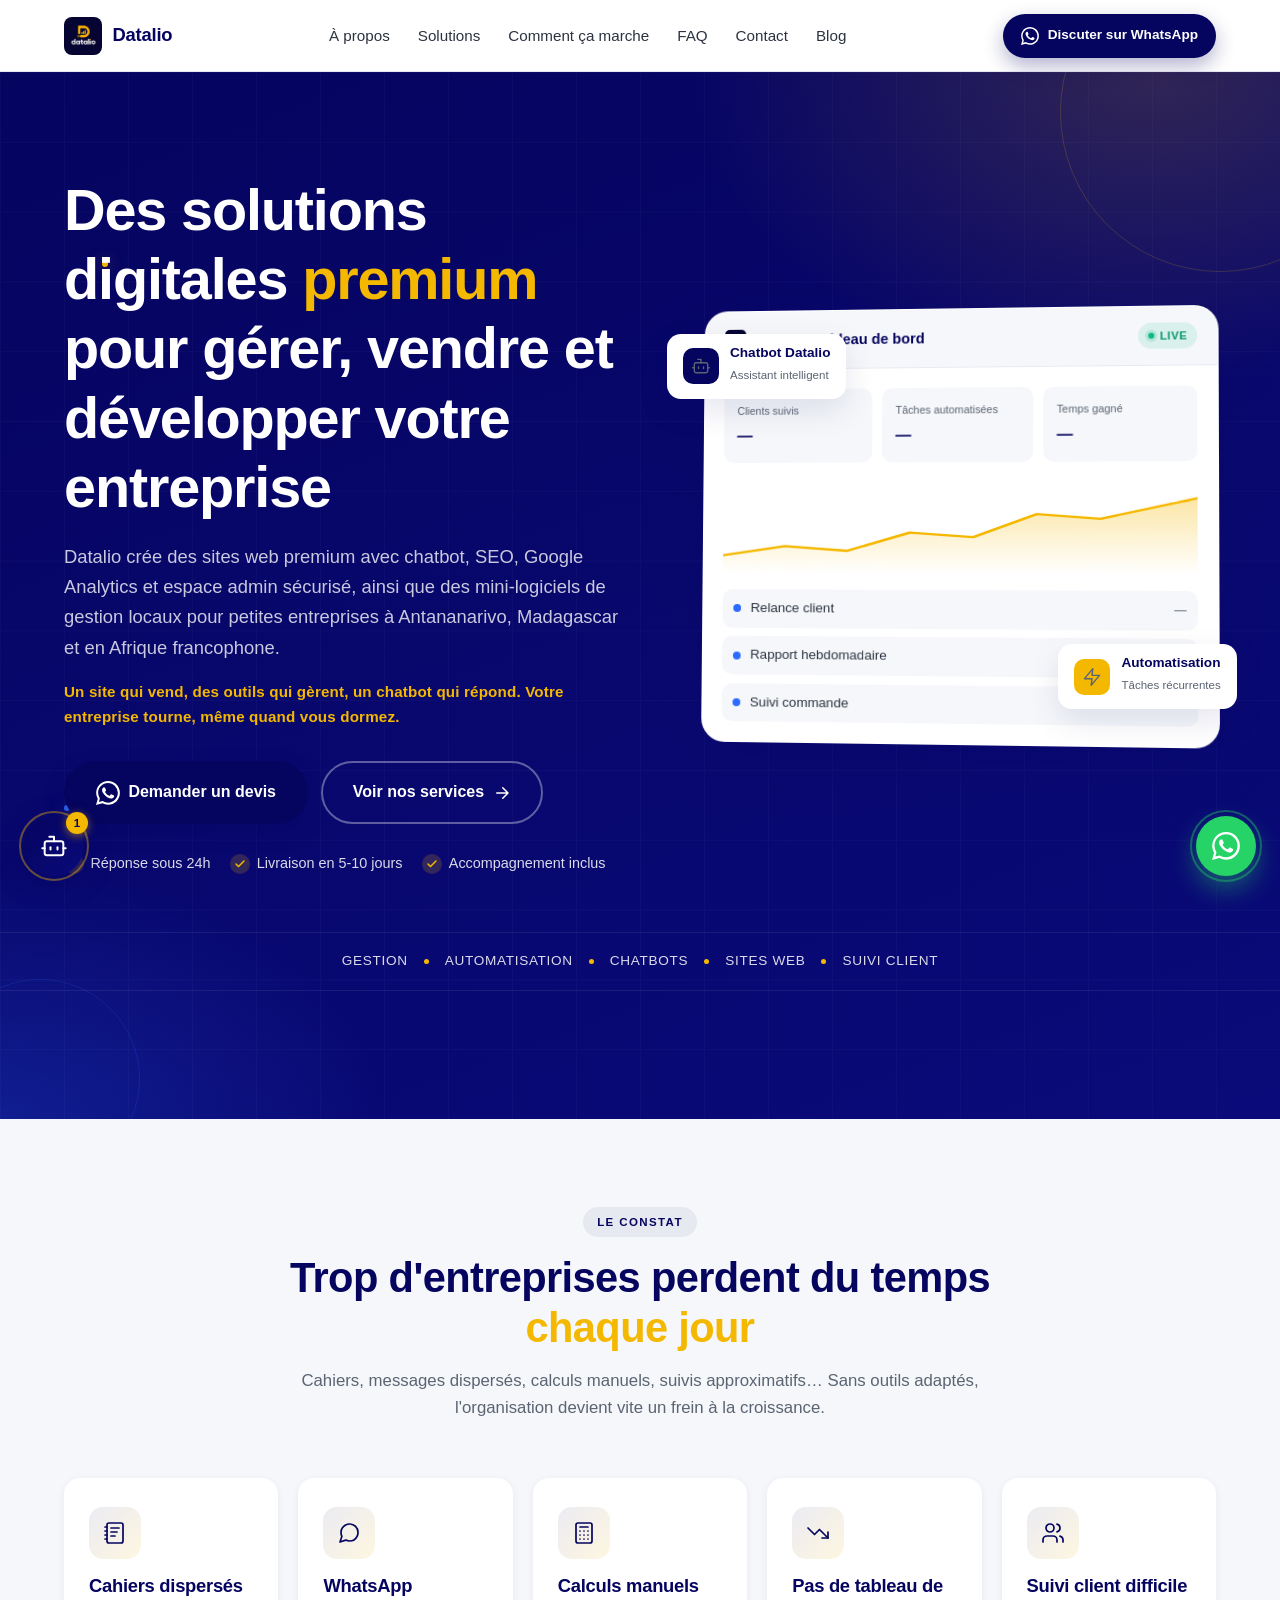
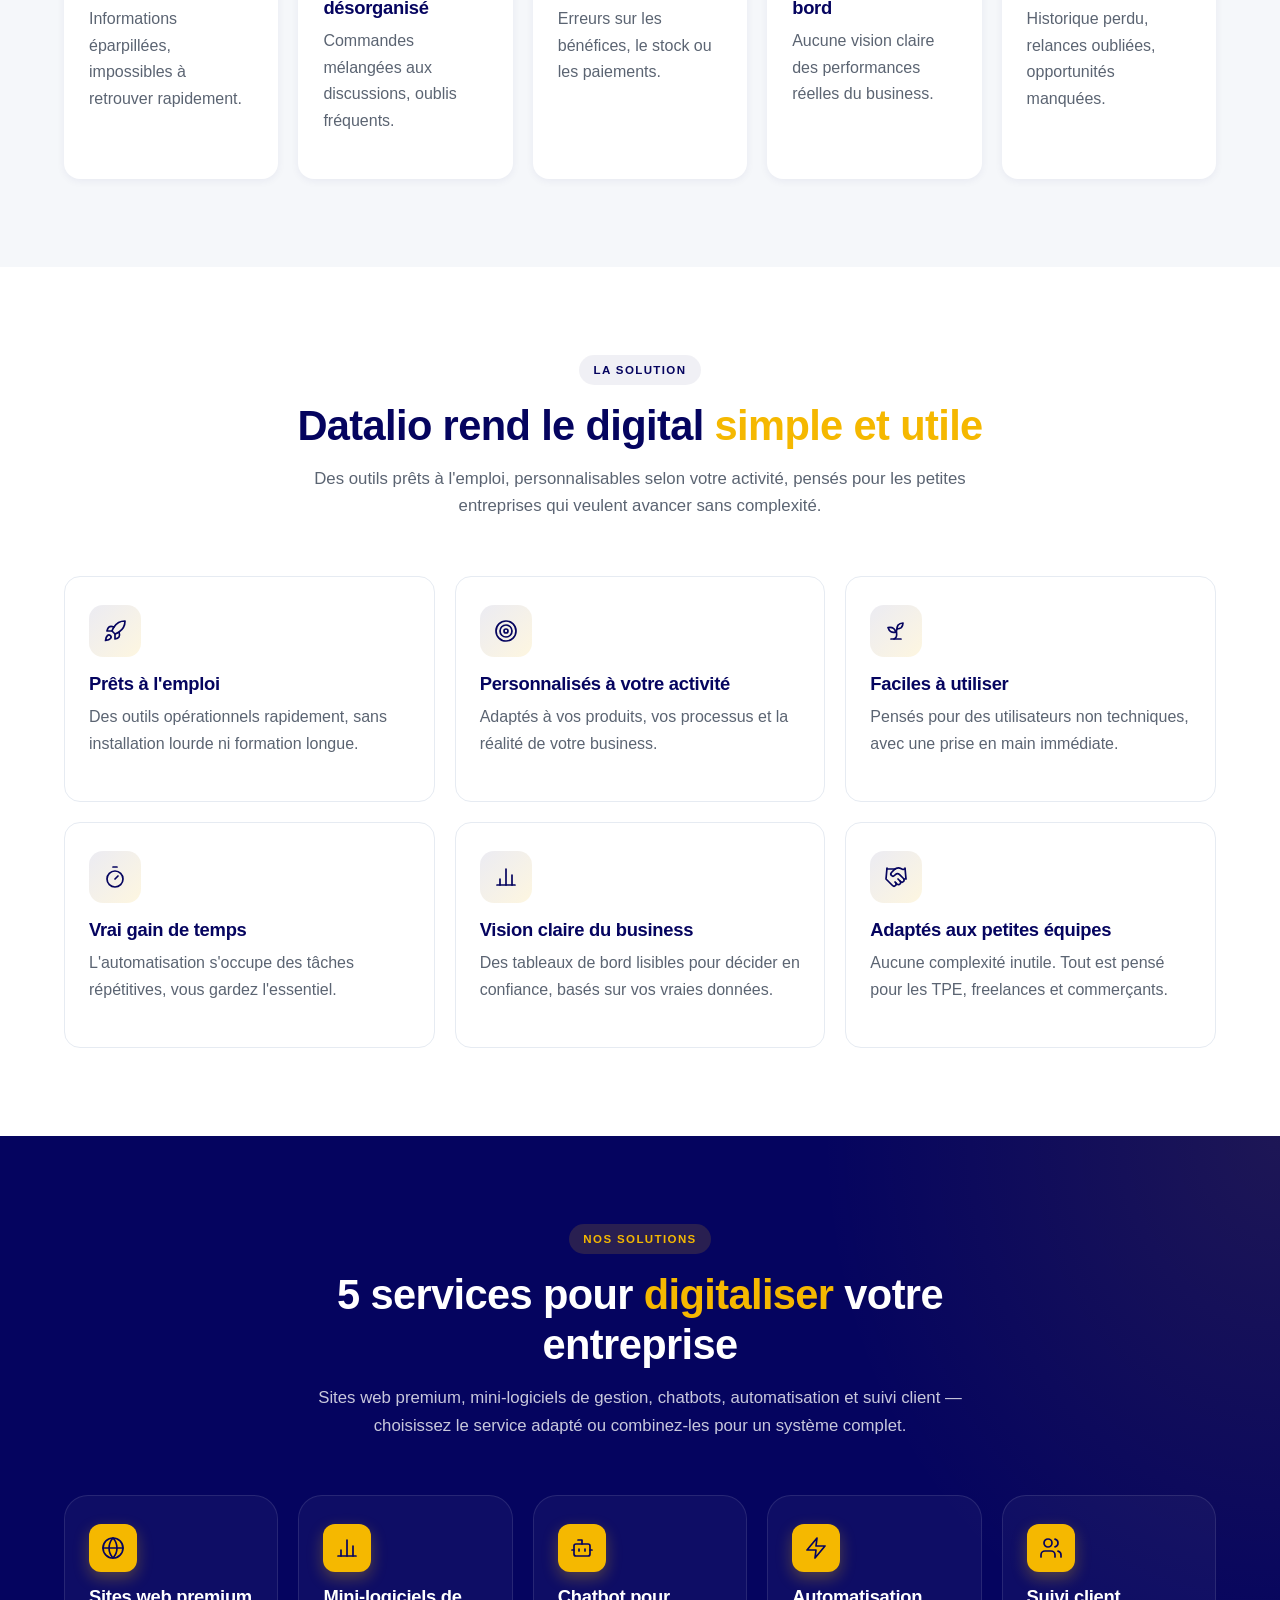
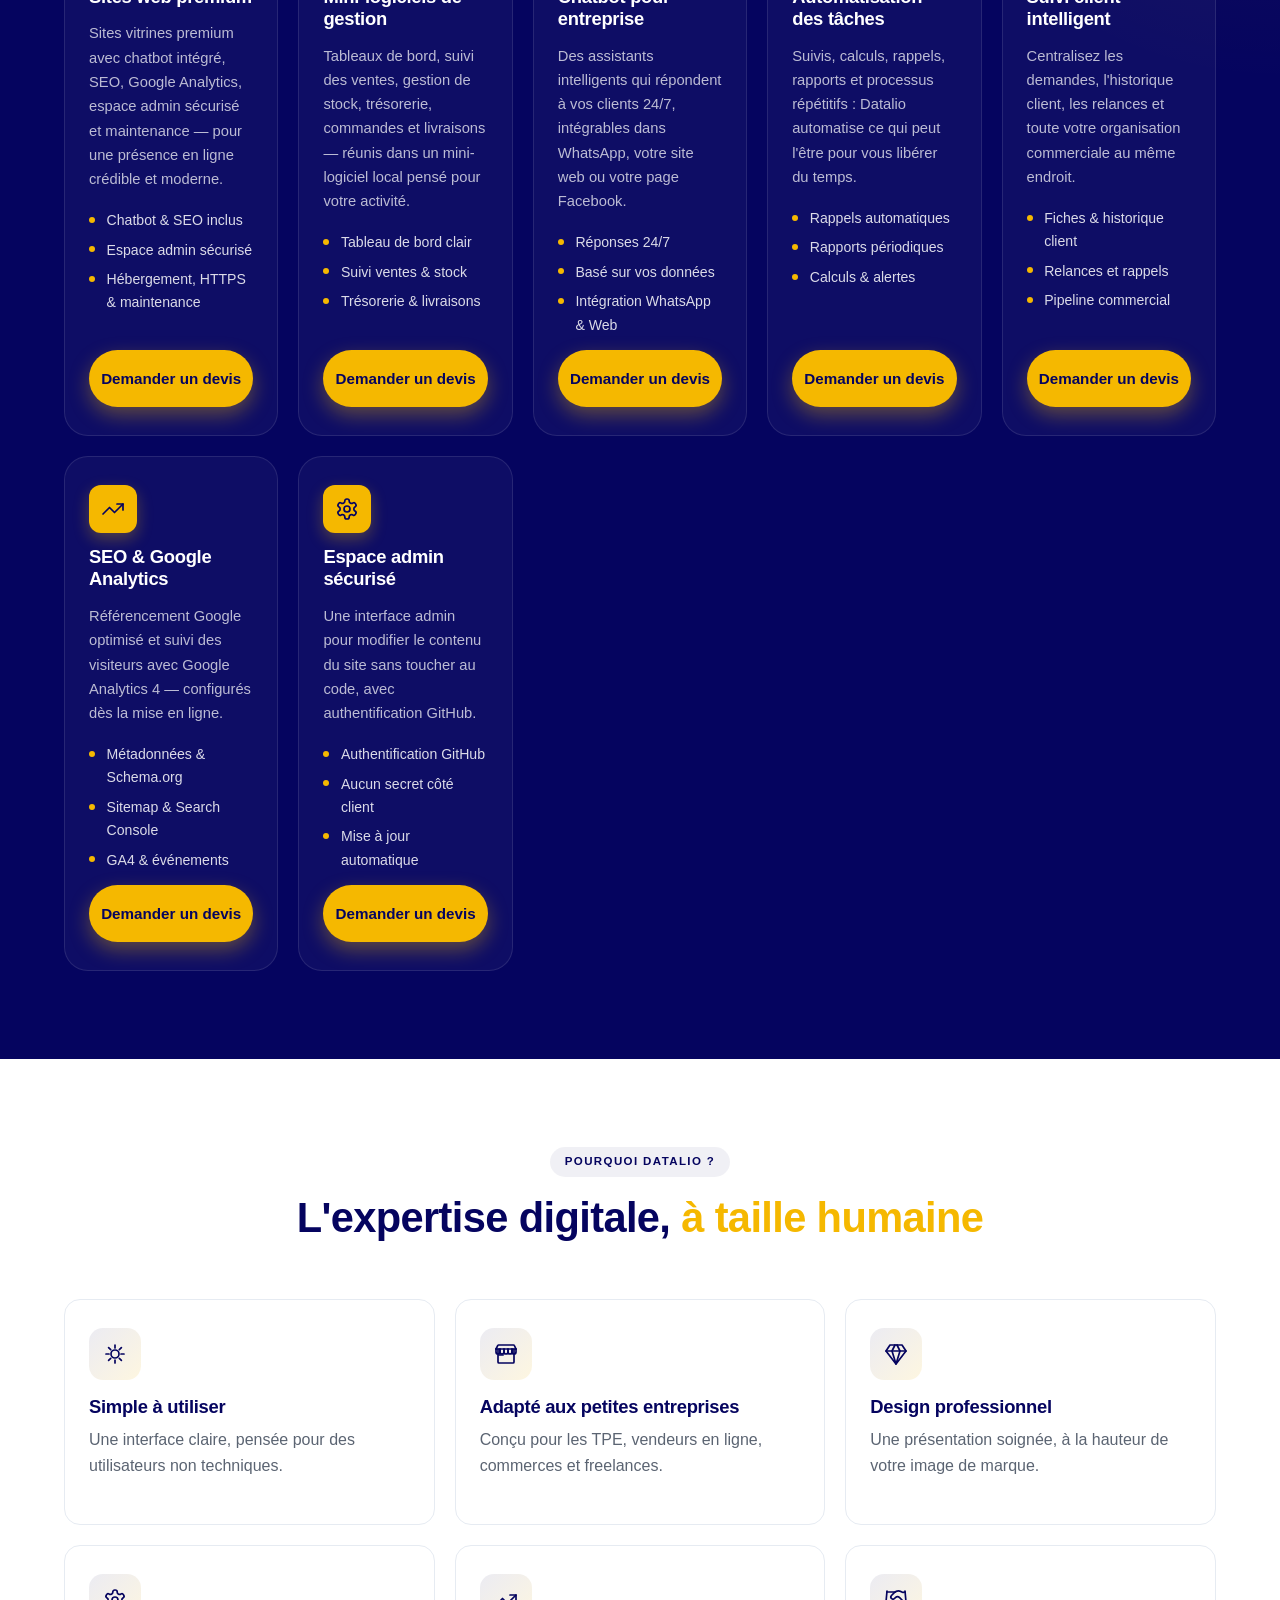
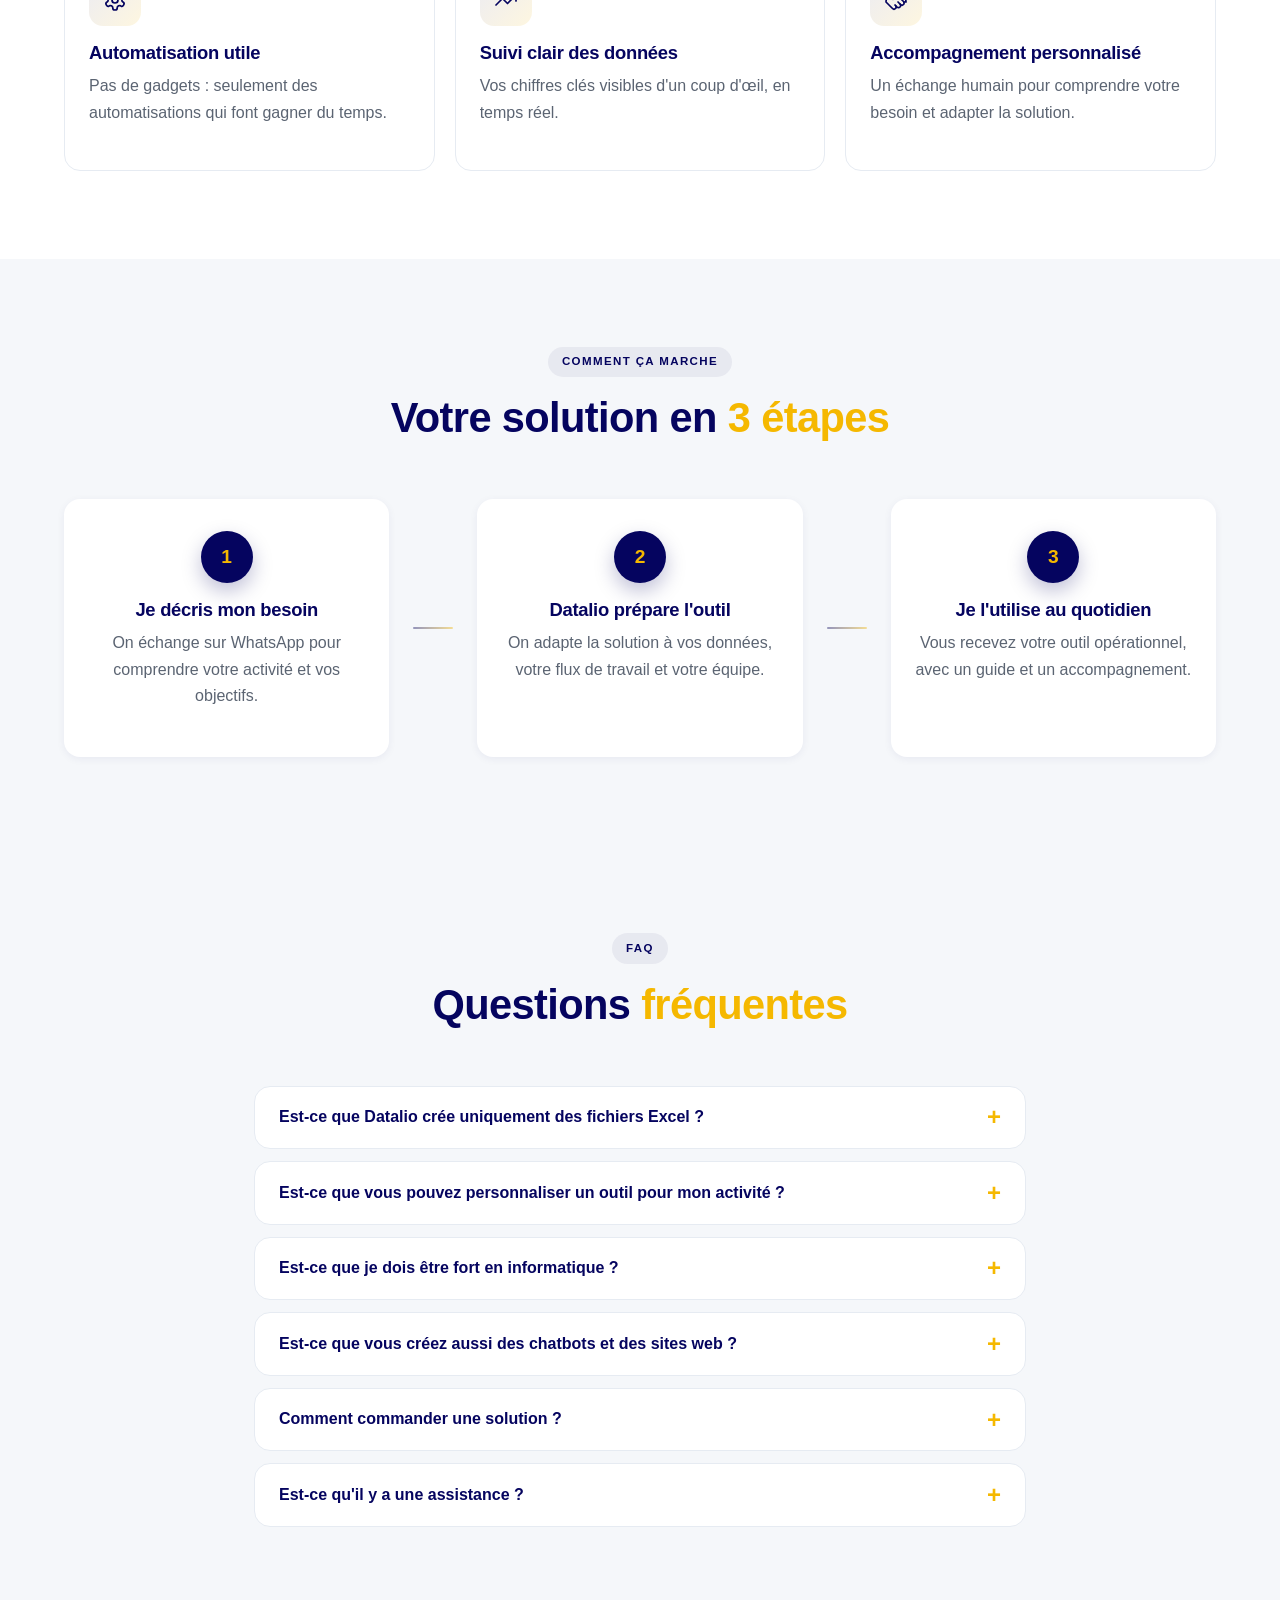
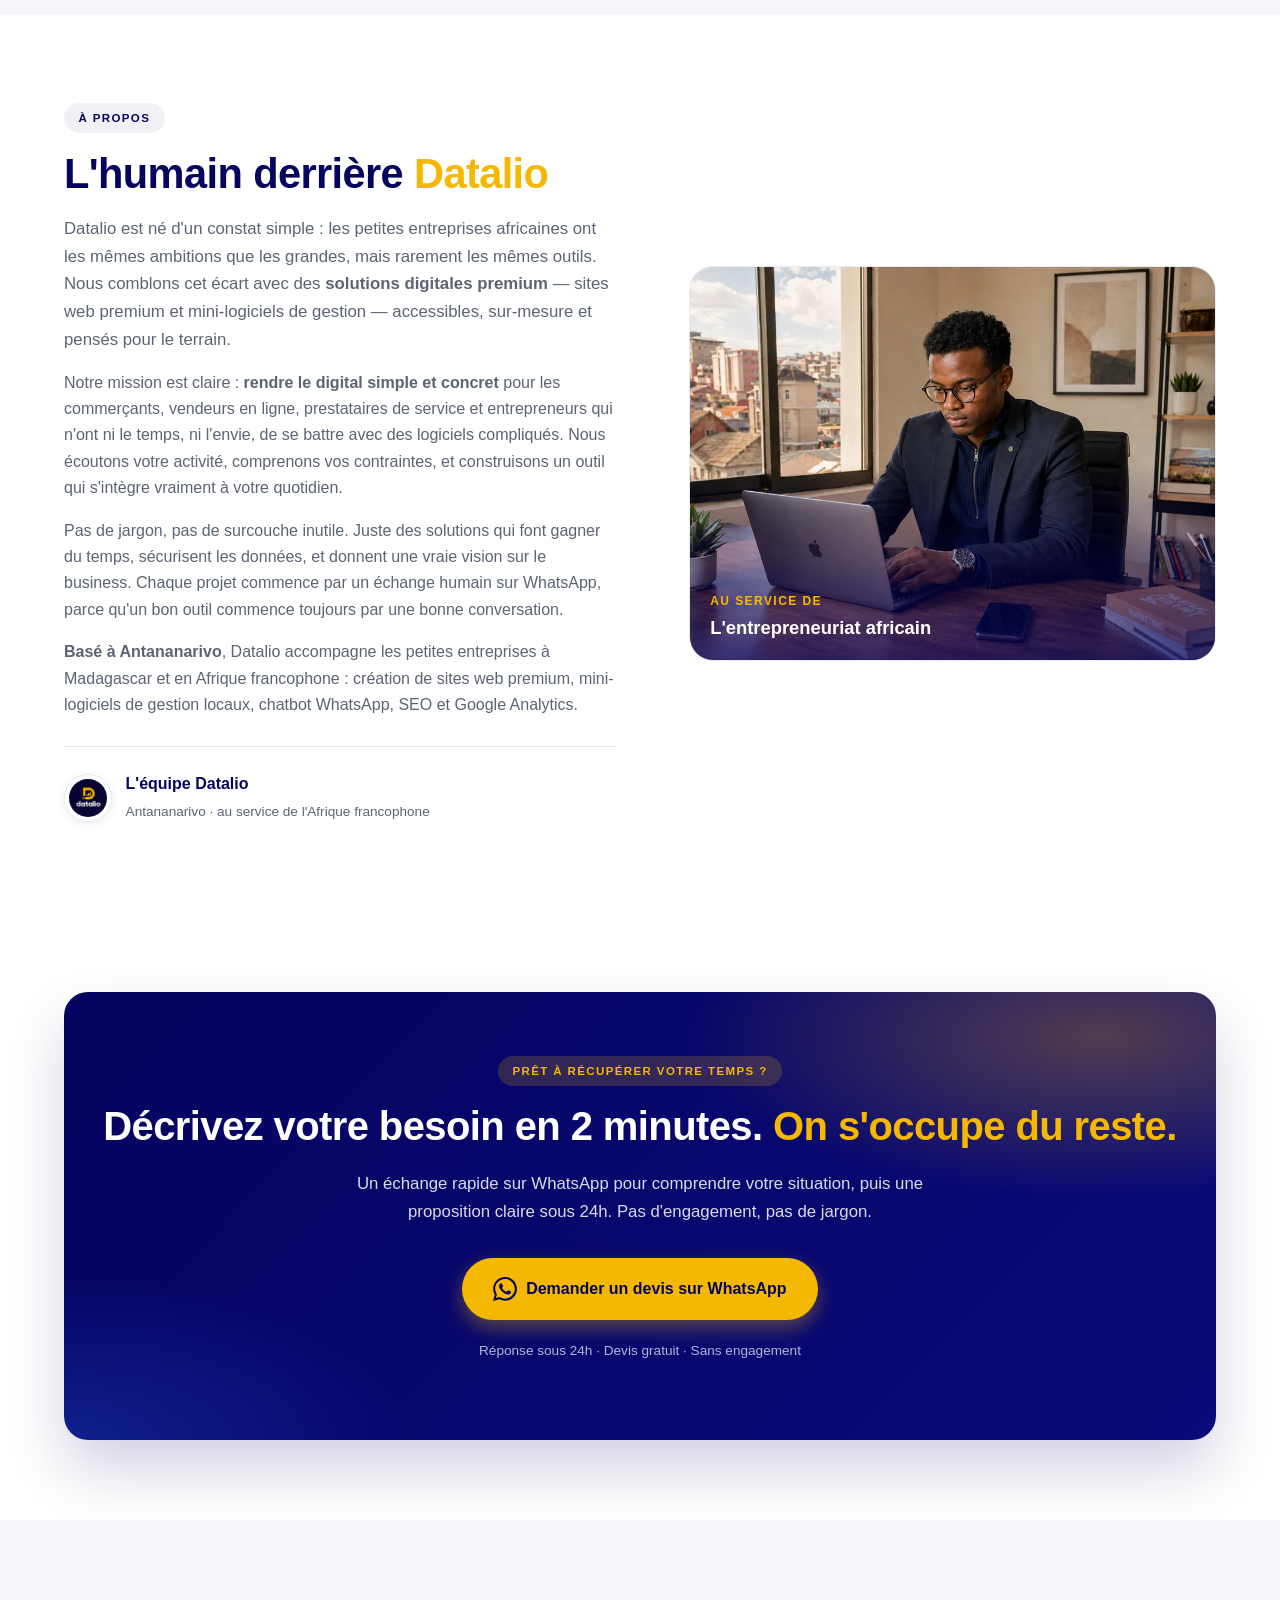
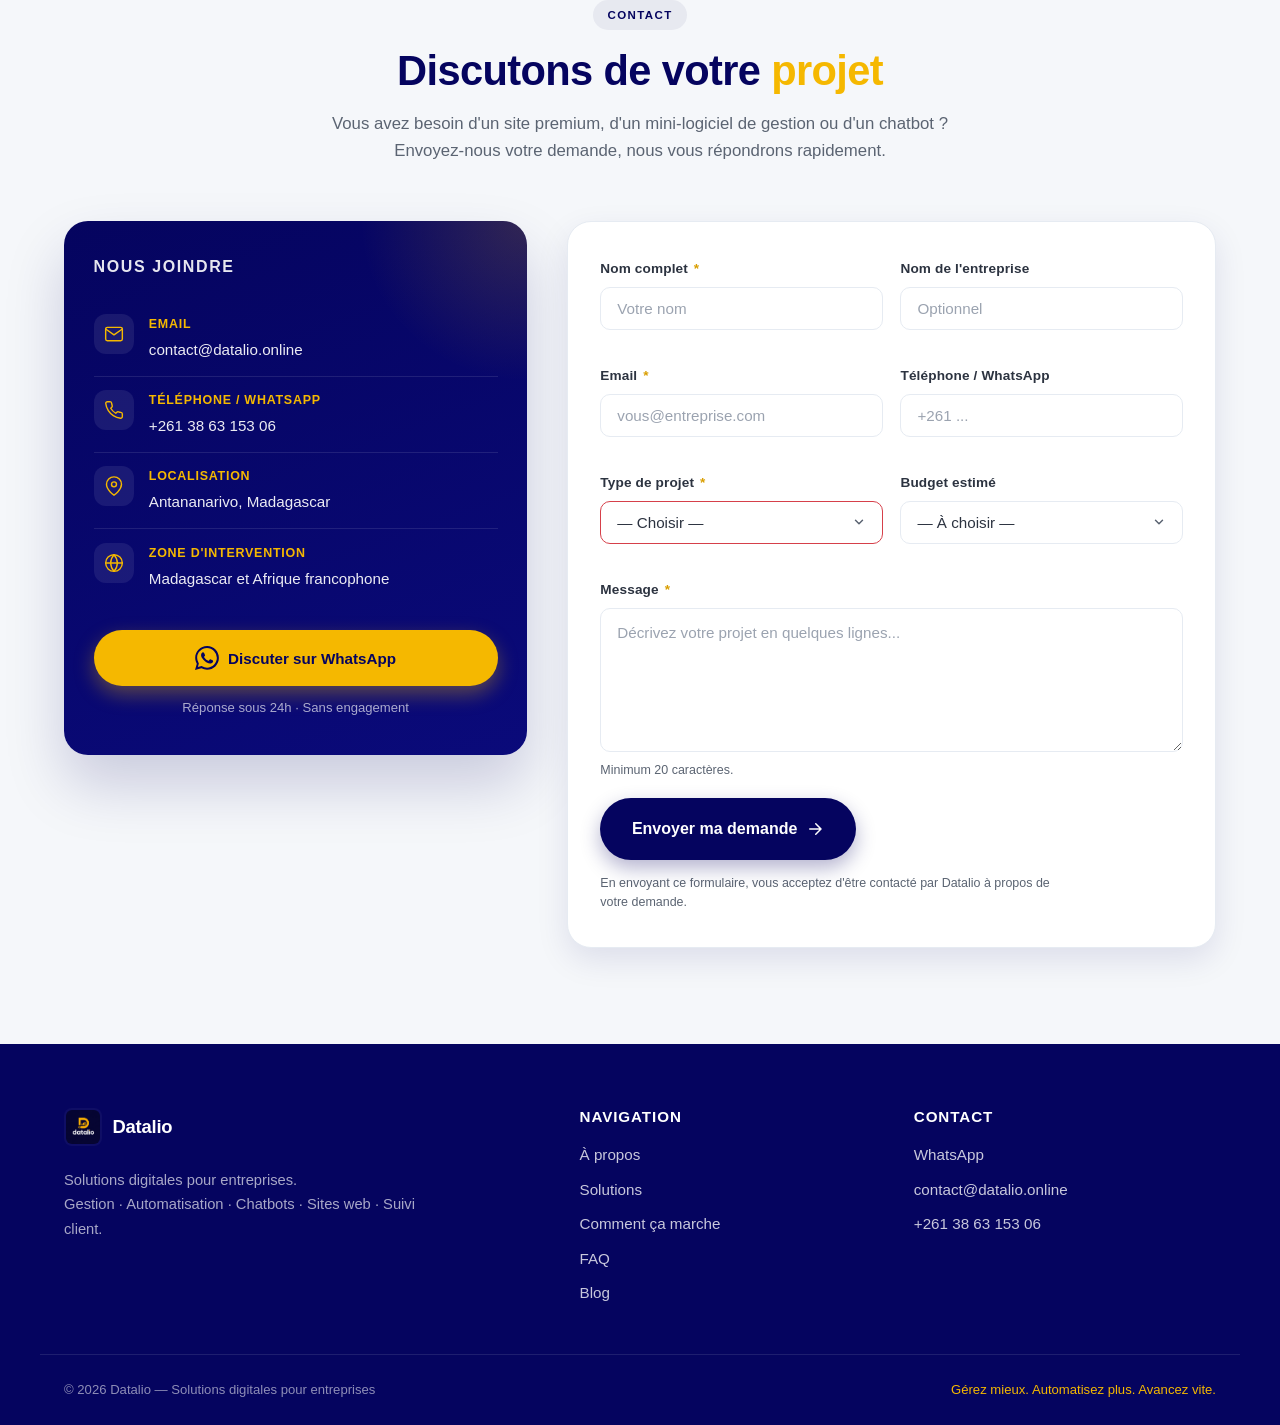
==== commit 48867c68: "revert: ramener le site à l'état de la PR #21 Annule toutes les modifications postérieures au merge " ====
--- a/index.html
+++ b/index.html
@@ -29,7 +29,7 @@
 
     <!-- ===== SEO essentiel ===== -->
     <title>Datalio — Sites web premium et mini-logiciels de gestion pour petites entreprises</title>
-    <meta name="description" content="Datalio crée des sites web premium, des mini-logiciels de gestion, des chatbots et des automatisations simples pour petites entreprises. SEO, Google Analytics et espace admin sécurisé inclus dans nos sites premium." />
+    <meta name="description" content="Datalio crée des sites web premium avec chatbot, SEO, Google Analytics, espace admin sécurisé et maintenance, ainsi que des mini-logiciels de gestion locaux pour petites entreprises." />
     <meta name="keywords" content="site web premium Madagascar, création site web Madagascar, création site web Antananarivo, site vitrine premium, site web avec chatbot, site web avec Google Analytics, site web avec espace admin, mini logiciel de gestion, logiciel de gestion pour petite entreprise, logiciel de gestion hors ligne, solution digitale pour PME, automatisation pour petite entreprise, chatbot pour entreprise, Datalio, Datalio Madagascar, solutions digitales premium" />
     <meta name="author" content="Datalio" />
     <meta name="robots" content="index, follow, max-image-preview:large, max-snippet:-1, max-video-preview:-1" />
@@ -47,7 +47,7 @@
     <meta property="og:locale" content="fr_FR" />
     <meta property="og:site_name" content="Datalio" />
     <meta property="og:title" content="Datalio — Solutions digitales premium pour petites entreprises" />
-    <meta property="og:description" content="Sites web premium, mini-logiciels de gestion, chatbots et automatisations pour petites entreprises. SEO, Google Analytics et admin sécurisé inclus dans nos sites premium." />
+    <meta property="og:description" content="Sites web premium, chatbot intégré, SEO, Google Analytics, espace admin sécurisé et mini-logiciels de gestion locaux." />
     <meta property="og:url" content="https://datalio.online/" />
     <meta property="og:image" content="https://datalio.online/assets/og-image.jpg" />
     <meta property="og:image:type" content="image/jpeg" />
@@ -73,8 +73,6 @@
     <link rel="preload" href="https://fonts.googleapis.com/css2?family=Poppins:wght@300;400;500;600;700;800&display=swap" as="style" />
     <link href="https://fonts.googleapis.com/css2?family=Poppins:wght@300;400;500;600;700;800&display=swap" rel="stylesheet" />
     <link rel="stylesheet" href="styles.css" />
-    <!-- Premium polish layer (inspiration Nexora) — additive, ne casse rien -->
-    <link rel="stylesheet" href="styles-premium.css" />
 
     <!-- ===== Données structurées Schema.org ===== -->
     <script type="application/ld+json">
@@ -110,7 +108,7 @@
           "url": "https://datalio.online/",
           "telephone": "+261386315306",
           "priceRange": "$$",
-          "description": "Création de sites web premium, mini-logiciels de gestion, chatbots et automatisations simples pour petites entreprises. SEO, Google Analytics et espace admin sécurisé inclus dans nos sites premium.",
+          "description": "Création de sites web premium, chatbot, SEO, Google Analytics, espace admin sécurisé et mini-logiciels de gestion locaux.",
           "address": {
             "@type": "PostalAddress",
             "addressLocality": "Antananarivo",
@@ -120,9 +118,9 @@
           "serviceType": [
             "Création de sites web premium",
             "Mini-logiciels de gestion",
-            "Chatbots pour entreprises",
-            "Automatisations pour petites entreprises",
-            "Maintenance et accompagnement digital"
+            "Chatbot pour entreprise",
+            "SEO et Google Analytics",
+            "Espace admin sécurisé"
           ]
         },
         {
@@ -404,7 +402,7 @@
                     <span data-cms="hero.title_part2">pour gérer, vendre et développer votre entreprise</span>
                 </h1>
                 <p class="hero__subtitle" data-cms="hero.subtitle">
-                    Datalio crée des <strong>sites web premium</strong>, des <strong>mini-logiciels de gestion</strong>, des <strong>chatbots</strong> et des <strong>automatisations simples</strong> pour les petites entreprises à Antananarivo, Madagascar et en Afrique francophone. SEO, Google Analytics et espace admin sécurisé sont inclus dans nos sites premium.
+                    Datalio crée des <strong>sites web premium</strong> avec chatbot, SEO, Google Analytics et espace admin sécurisé, ainsi que des <strong>mini-logiciels de gestion</strong> locaux pour petites entreprises à Antananarivo, Madagascar et en Afrique francophone.
                 </p>
                 <p class="hero__tagline"><strong data-cms="hero.tagline">Un site qui vend, des outils qui gèrent, un chatbot qui répond. Votre entreprise tourne, même quand vous dormez.</strong></p>
                 <div class="hero__cta">
@@ -591,21 +589,9 @@
             <div class="section__head reveal">
                 <span class="eyebrow eyebrow--light">Nos solutions</span>
                 <h2 class="section__title section__title--light">5 services pour <span class="text-gold">digitaliser</span> votre entreprise</h2>
-                <p class="section__lead section__lead--light">Datalio vend principalement des sites web premium, des mini-logiciels de gestion, des chatbots et des automatisations simples — avec un service de maintenance et d'accompagnement pour vous suivre dans la durée.</p>
+                <p class="section__lead section__lead--light">Sites web premium, mini-logiciels de gestion, chatbots, automatisation et suivi client — choisissez le service adapté ou combinez-les pour un système complet.</p>
             </div>
             <div class="grid grid--solutions solutions">
-
-                <article class="solution solution--featured reveal">
-                    <div class="solution__icon"><svg class="icon" aria-hidden="true"><use href="#icon-globe"/></svg></div>
-                    <h3>Sites web premium</h3>
-                    <p>Sites vitrines premium sur-mesure, performants et professionnels — pensés pour donner une présence en ligne crédible à votre activité.</p>
-                    <ul class="solution__list">
-                        <li>Design sur-mesure</li>
-                        <li>Performant &amp; mobile-first</li>
-                        <li>Tout inclus, prêt à l'emploi</li>
-                    </ul>
-                    <a class="btn btn--gold btn--block" href="#" data-whatsapp data-product="Site web premium" data-track-event="premium_sites_click" data-track-category="service_card" data-track-label="site_web_premium">Demander un devis</a>
-                </article>
 
                 <article class="solution reveal">
                     <div class="solution__icon"><svg class="icon" aria-hidden="true"><use href="#icon-bar-chart"/></svg></div>
@@ -619,101 +605,54 @@
                     <a class="btn btn--gold btn--block" href="#" data-whatsapp data-product="Mini-logiciels de gestion" data-track-event="management_software_click" data-track-category="service_card" data-track-label="mini_logiciel_gestion">Demander un devis</a>
                 </article>
 
+                <article class="solution solution--featured reveal">
+                    <div class="solution__icon"><svg class="icon" aria-hidden="true"><use href="#icon-zap"/></svg></div>
+                    <h3>Automatisation des tâches</h3>
+                    <p>Suivis, calculs, rappels, rapports et processus répétitifs : Datalio automatise ce qui peut l'être pour vous libérer du temps.</p>
+                    <ul class="solution__list">
+                        <li>Rappels automatiques</li>
+                        <li>Rapports périodiques</li>
+                        <li>Calculs &amp; alertes</li>
+                    </ul>
+                    <a class="btn btn--gold btn--block" href="#" data-whatsapp data-product="Automatisation des tâches" data-track-event="services_click" data-track-category="service_card" data-track-label="automatisation">Demander un devis</a>
+                </article>
+
                 <article class="solution reveal">
                     <div class="solution__icon"><svg class="icon" aria-hidden="true"><use href="#icon-bot"/></svg></div>
-                    <h3>Chatbots pour entreprises</h3>
+                    <h3>Chatbot pour entreprise</h3>
                     <p>Des assistants intelligents qui répondent à vos clients 24/7, intégrables dans WhatsApp, votre site web ou votre page Facebook.</p>
                     <ul class="solution__list">
                         <li>Réponses 24/7</li>
                         <li>Basé sur vos données</li>
                         <li>Intégration WhatsApp &amp; Web</li>
                     </ul>
-                    <a class="btn btn--gold btn--block" href="#" data-whatsapp data-product="Chatbots pour entreprises" data-track-event="services_click" data-track-category="service_card" data-track-label="chatbot">Demander un devis</a>
+                    <a class="btn btn--gold btn--block" href="#" data-whatsapp data-product="Chatbot pour entreprise" data-track-event="services_click" data-track-category="service_card" data-track-label="chatbot">Demander un devis</a>
                 </article>
 
                 <article class="solution reveal">
-                    <div class="solution__icon"><svg class="icon" aria-hidden="true"><use href="#icon-zap"/></svg></div>
-                    <h3>Automatisations pour petites entreprises</h3>
-                    <p>Suivis, calculs, rappels, rapports et processus répétitifs : Datalio automatise ce qui peut l'être pour vous libérer du temps.</p>
+                    <div class="solution__icon"><svg class="icon" aria-hidden="true"><use href="#icon-globe"/></svg></div>
+                    <h3>Sites web premium</h3>
+                    <p>Sites vitrines premium avec chatbot intégré, SEO, Google Analytics, espace admin sécurisé et maintenance — pour une présence en ligne crédible et moderne.</p>
                     <ul class="solution__list">
-                        <li>Rappels automatiques</li>
-                        <li>Rapports périodiques</li>
-                        <li>Calculs &amp; alertes</li>
+                        <li>Chatbot &amp; SEO inclus</li>
+                        <li>Espace admin sécurisé</li>
+                        <li>Hébergement, HTTPS &amp; maintenance</li>
                     </ul>
-                    <a class="btn btn--gold btn--block" href="#" data-whatsapp data-product="Automatisations pour petites entreprises" data-track-event="services_click" data-track-category="service_card" data-track-label="automatisation">Demander un devis</a>
+                    <a class="btn btn--gold btn--block" href="#" data-whatsapp data-product="Site web premium" data-track-event="premium_sites_click" data-track-category="service_card" data-track-label="site_web_premium">Demander un devis</a>
                 </article>
 
                 <article class="solution reveal">
-                    <div class="solution__icon"><svg class="icon" aria-hidden="true"><use href="#icon-handshake"/></svg></div>
-                    <h3>Maintenance &amp; accompagnement digital</h3>
-                    <p>Mises à jour, sauvegardes, corrections et conseils sur la durée — pour que vos outils restent fiables et évoluent avec votre activité.</p>
+                    <div class="solution__icon"><svg class="icon" aria-hidden="true"><use href="#icon-users"/></svg></div>
+                    <h3>Suivi client intelligent</h3>
+                    <p>Centralisez les demandes, l'historique client, les relances et toute votre organisation commerciale au même endroit.</p>
                     <ul class="solution__list">
-                        <li>Mises à jour &amp; sauvegardes</li>
-                        <li>Conseils &amp; ajustements</li>
-                        <li>Interlocuteur unique</li>
+                        <li>Fiches &amp; historique client</li>
+                        <li>Relances et rappels</li>
+                        <li>Pipeline commercial</li>
                     </ul>
-                    <a class="btn btn--gold btn--block" href="#" data-whatsapp data-product="Maintenance & accompagnement digital" data-track-event="services_click" data-track-category="service_card" data-track-label="maintenance_accompagnement">Demander un devis</a>
+                    <a class="btn btn--gold btn--block" href="#" data-whatsapp data-product="Suivi client intelligent" data-track-event="services_click" data-track-category="service_card" data-track-label="suivi_client">Demander un devis</a>
                 </article>
 
-            </div>
-        </div>
-    </section>
-
-    <!-- ========= CE QUI EST INCLUS (dans les sites premium) ========= -->
-    <section id="inclus" class="section section--light">
-        <div class="container">
-            <div class="section__head reveal">
-                <span class="eyebrow">Inclus dans nos sites premium</span>
-                <h2 class="section__title">Tout ce dont votre entreprise a besoin, <span class="text-gold">déjà inclus</span></h2>
-                <p class="section__lead">Avec chaque site web premium Datalio, vous bénéficiez d'une prestation complète. Pas de fonctionnalités à acheter en plus : tout est livré clé en main.</p>
-            </div>
-            <div class="grid grid--4">
-                <div class="advantage reveal">
-                    <div class="advantage__icon"><svg class="icon" aria-hidden="true"><use href="#icon-trending-up"/></svg></div>
-                    <h3>SEO de base &amp; Google Analytics</h3>
-                    <p>Référencement Google configuré (balises, sitemap, Schema.org) et suivi du trafic avec Google Analytics 4 dès la mise en ligne.</p>
-                </div>
-                <div class="advantage reveal">
-                    <div class="advantage__icon"><svg class="icon" aria-hidden="true"><use href="#icon-settings"/></svg></div>
-                    <h3>Espace admin sécurisé</h3>
-                    <p>Une interface admin authentifiée via GitHub pour modifier vos textes, images, FAQ et articles sans toucher au code.</p>
-                </div>
-                <div class="advantage reveal">
-                    <div class="advantage__icon"><svg class="icon" aria-hidden="true"><use href="#icon-bot"/></svg></div>
-                    <h3>Chatbot intégré</h3>
-                    <p>Un assistant qui répond aux questions courantes de vos visiteurs, jour et nuit, directement sur le site.</p>
-                </div>
-                <div class="advantage reveal">
-                    <div class="advantage__icon"><svg class="icon" aria-hidden="true"><use href="#icon-whatsapp"/></svg></div>
-                    <h3>Bouton WhatsApp</h3>
-                    <p>Un bouton flottant et des CTA WhatsApp pour discuter en direct avec vous, message pré-rempli.</p>
-                </div>
-                <div class="advantage reveal">
-                    <div class="advantage__icon"><svg class="icon" aria-hidden="true"><use href="#icon-message"/></svg></div>
-                    <h3>Formulaire de contact</h3>
-                    <p>Un formulaire sécurisé qui envoie chaque message directement dans votre boîte mail.</p>
-                </div>
-                <div class="advantage reveal">
-                    <div class="advantage__icon"><svg class="icon" aria-hidden="true"><use href="#icon-sparkles"/></svg></div>
-                    <h3>Design responsive</h3>
-                    <p>Une expérience soignée sur mobile, tablette et ordinateur, avec performances et accessibilité au standard professionnel.</p>
-                </div>
-                <div class="advantage reveal">
-                    <div class="advantage__icon"><svg class="icon" aria-hidden="true"><use href="#icon-handshake"/></svg></div>
-                    <h3>Maintenance technique</h3>
-                    <p>Mises à jour, sauvegardes et corrections prises en charge sur la durée convenue.</p>
-                </div>
-                <div class="advantage reveal">
-                    <div class="advantage__icon"><svg class="icon" aria-hidden="true"><use href="#icon-rocket"/></svg></div>
-                    <h3>Mise en ligne</h3>
-                    <p>Hébergement HTTPS, nom de domaine connecté, et site publié — vous n'avez rien à gérer.</p>
-                </div>
-            </div>
-            <div class="section__cta reveal" style="text-align:center; margin-top:2.5rem;">
-                <a class="btn btn--primary btn--lg" href="#" data-whatsapp data-product="Site web premium" data-track-event="devis_click" data-track-category="cta" data-track-label="inclus_demander_devis">
-                    <svg class="icon" aria-hidden="true"><use href="#icon-whatsapp"/></svg>
-                    Demander un devis
-                </a>
             </div>
         </div>
     </section>
@@ -813,8 +752,8 @@
                         Datalio est né d'un constat simple : les petites entreprises africaines ont
                         les mêmes ambitions que les grandes, mais rarement les mêmes outils. Nous
                         comblons cet écart avec des <strong>solutions digitales premium</strong> —
-                        sites web premium, mini-logiciels de gestion, chatbots et automatisations
-                        simples — accessibles, sur-mesure et pensées pour le terrain.
+                        sites web premium et mini-logiciels de gestion — accessibles, sur-mesure et
+                        pensés pour le terrain.
                     </p>
                     <p>
                         Notre mission est claire : <strong>rendre le digital simple et concret</strong> pour
@@ -830,11 +769,9 @@
                         commence toujours par une bonne conversation.
                     </p>
                     <p>
-                        <strong>Basé à Antananarivo</strong>, Datalio accompagne les petites
-                        entreprises à Madagascar et en Afrique francophone : sites web premium,
-                        mini-logiciels de gestion locaux, chatbots et automatisations simples.
-                        SEO, Google Analytics et espace admin sécurisé sont systématiquement
-                        inclus dans nos sites premium.
+                        <strong>Basé à Antananarivo</strong>, Datalio accompagne les petites entreprises
+                        à Madagascar et en Afrique francophone : création de sites web premium,
+                        mini-logiciels de gestion locaux, chatbot WhatsApp, SEO et Google Analytics.
                     </p>
                     <div class="about__signature">
                         <div class="avatar avatar--logo">
@@ -1028,7 +965,7 @@
                     </div>
 
                     <p class="form__success" id="contact-form-success" role="status" aria-live="polite" hidden>
-                        Votre demande a été envoyée avec succès. Nous vous répondrons rapidement.
+                        ✓ Votre demande a été envoyée avec succès. Nous vous répondrons rapidement.
                     </p>
                     <p class="form__error" id="contact-form-error" role="alert" aria-live="assertive" hidden>
                         Une erreur est survenue. Vous pouvez aussi nous contacter directement sur WhatsApp.
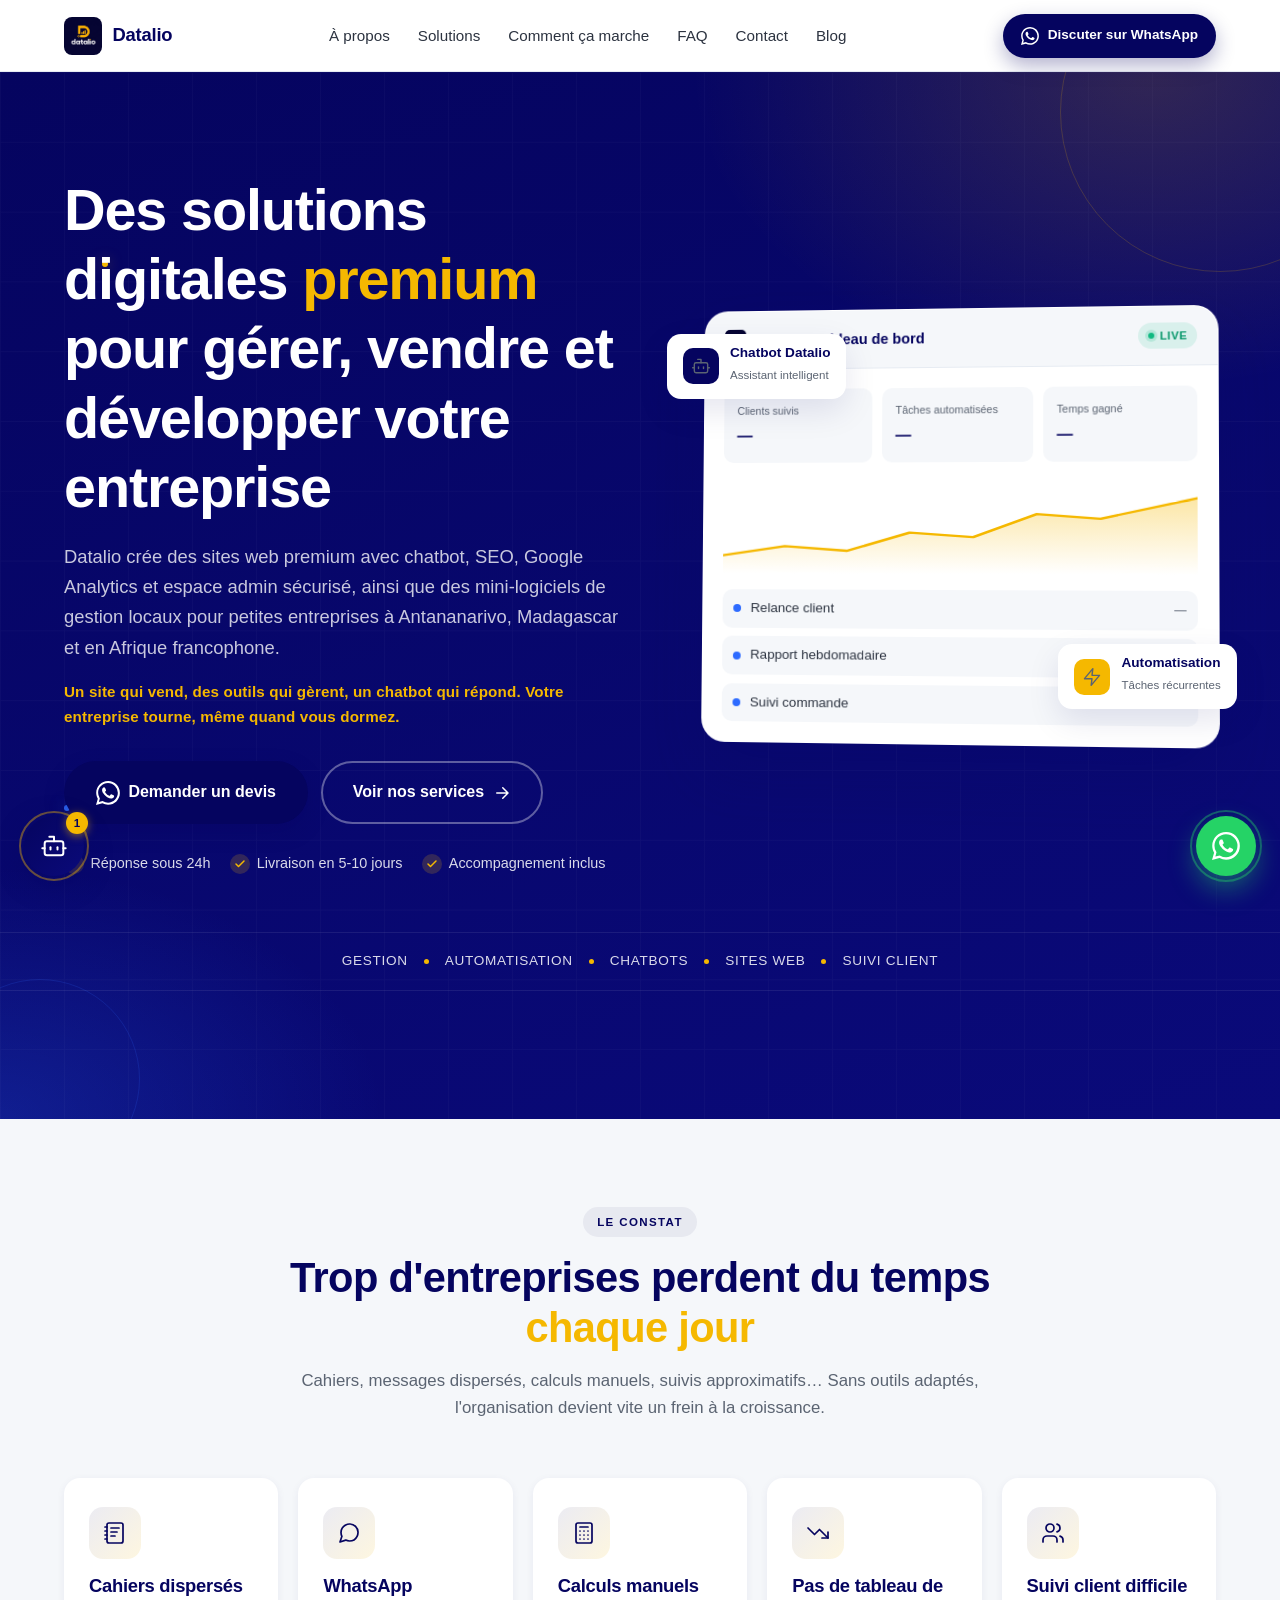
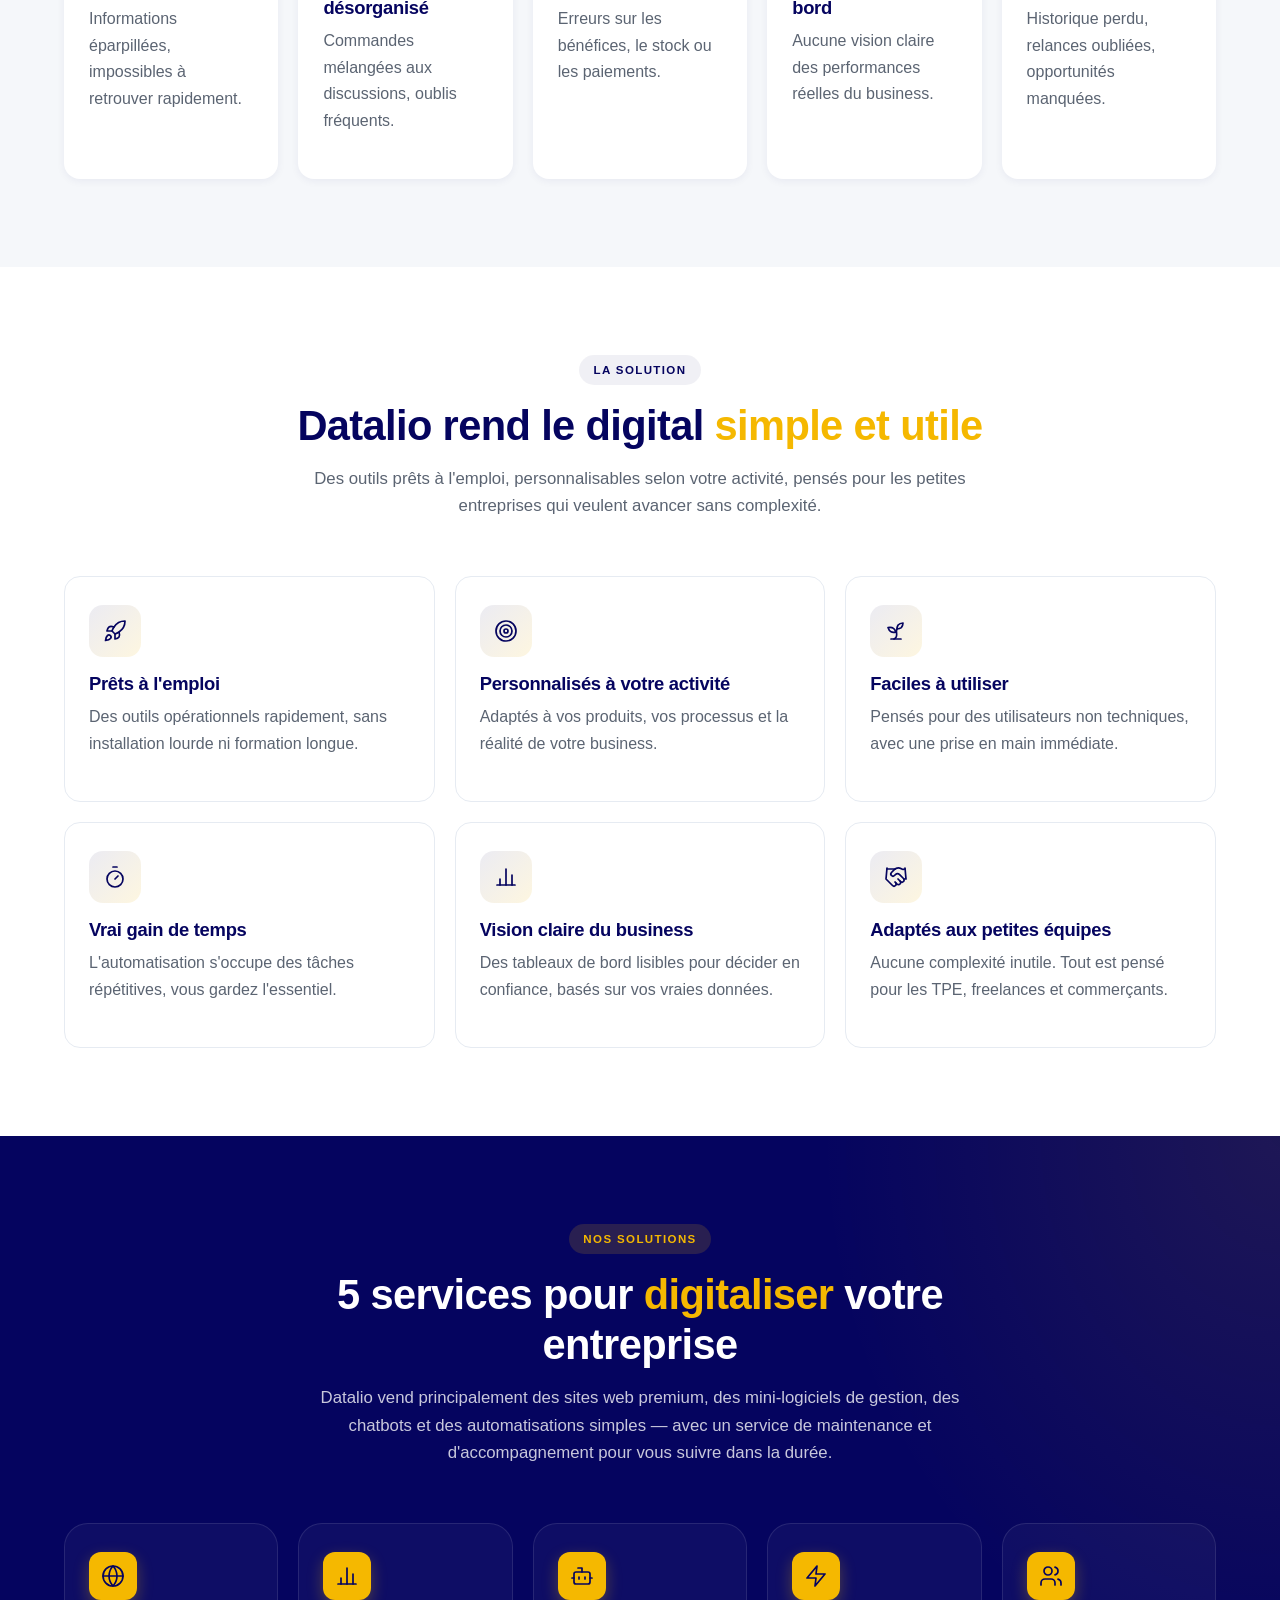
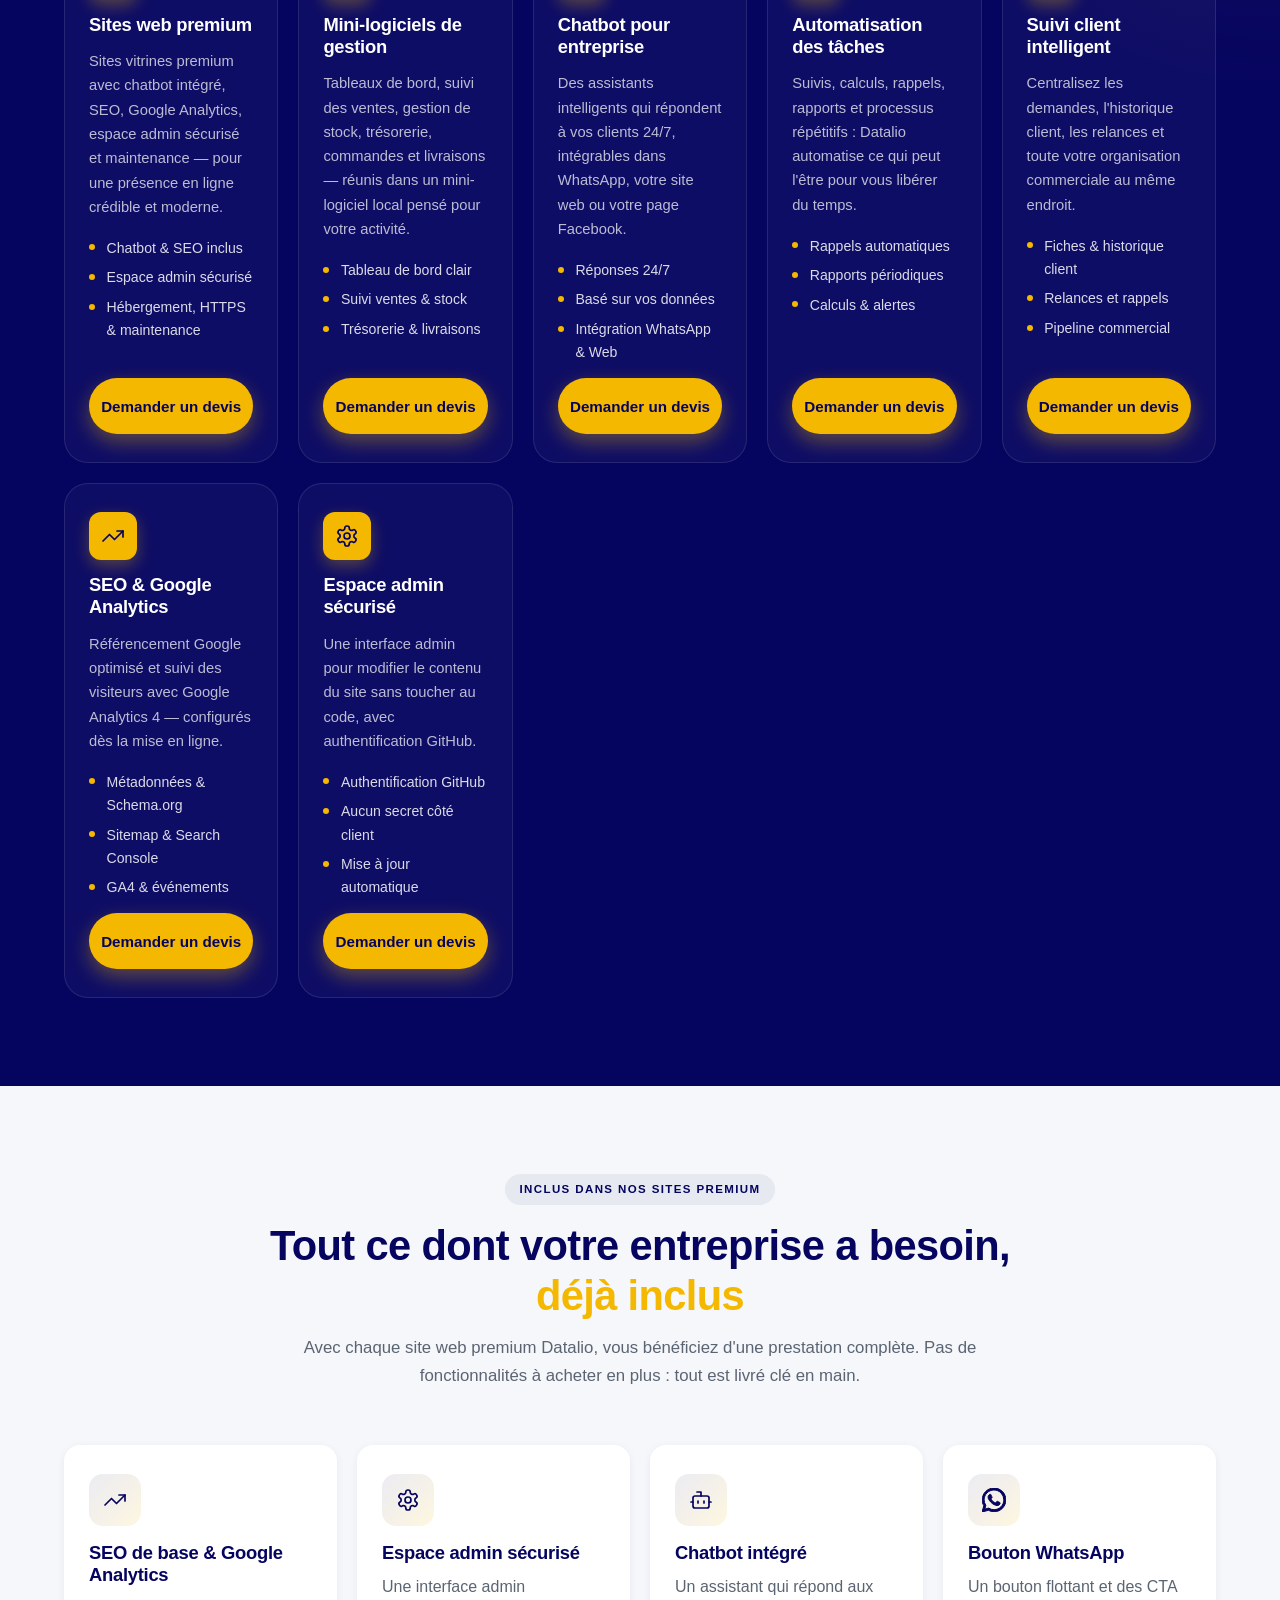
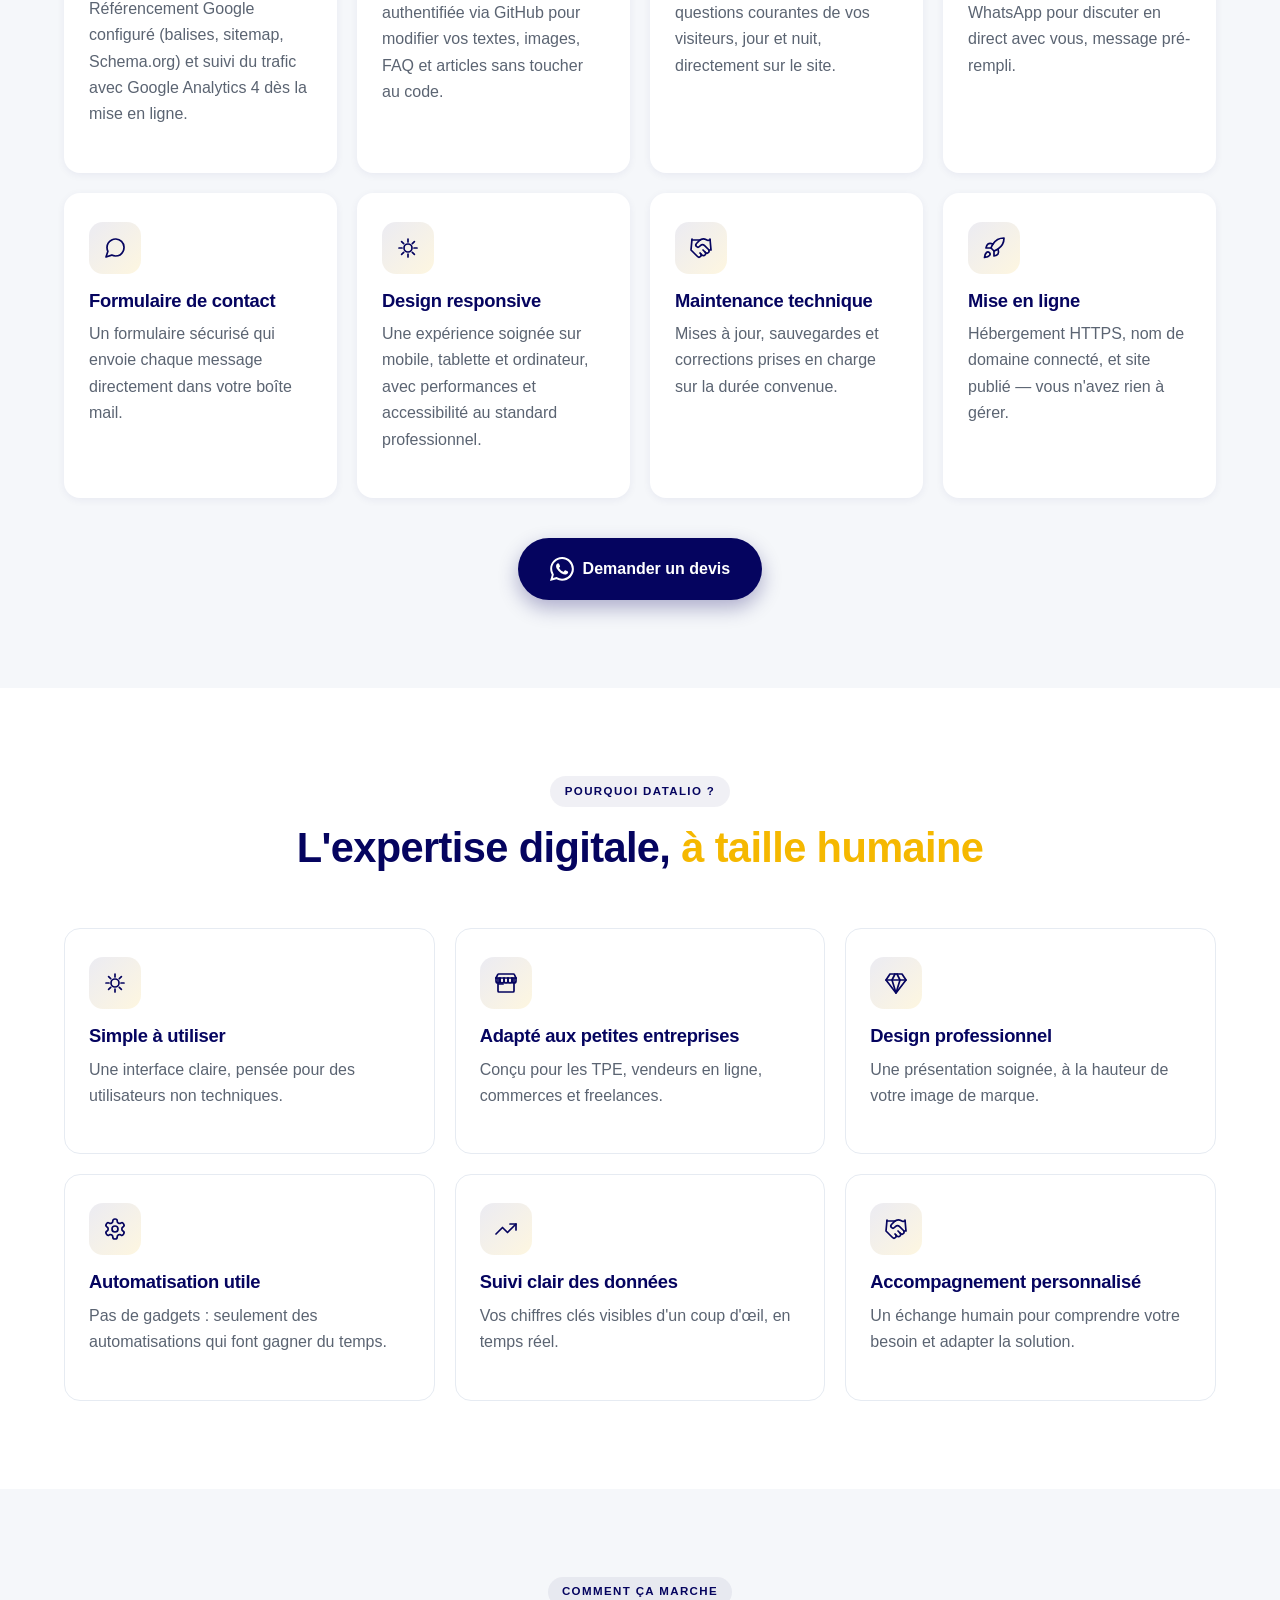
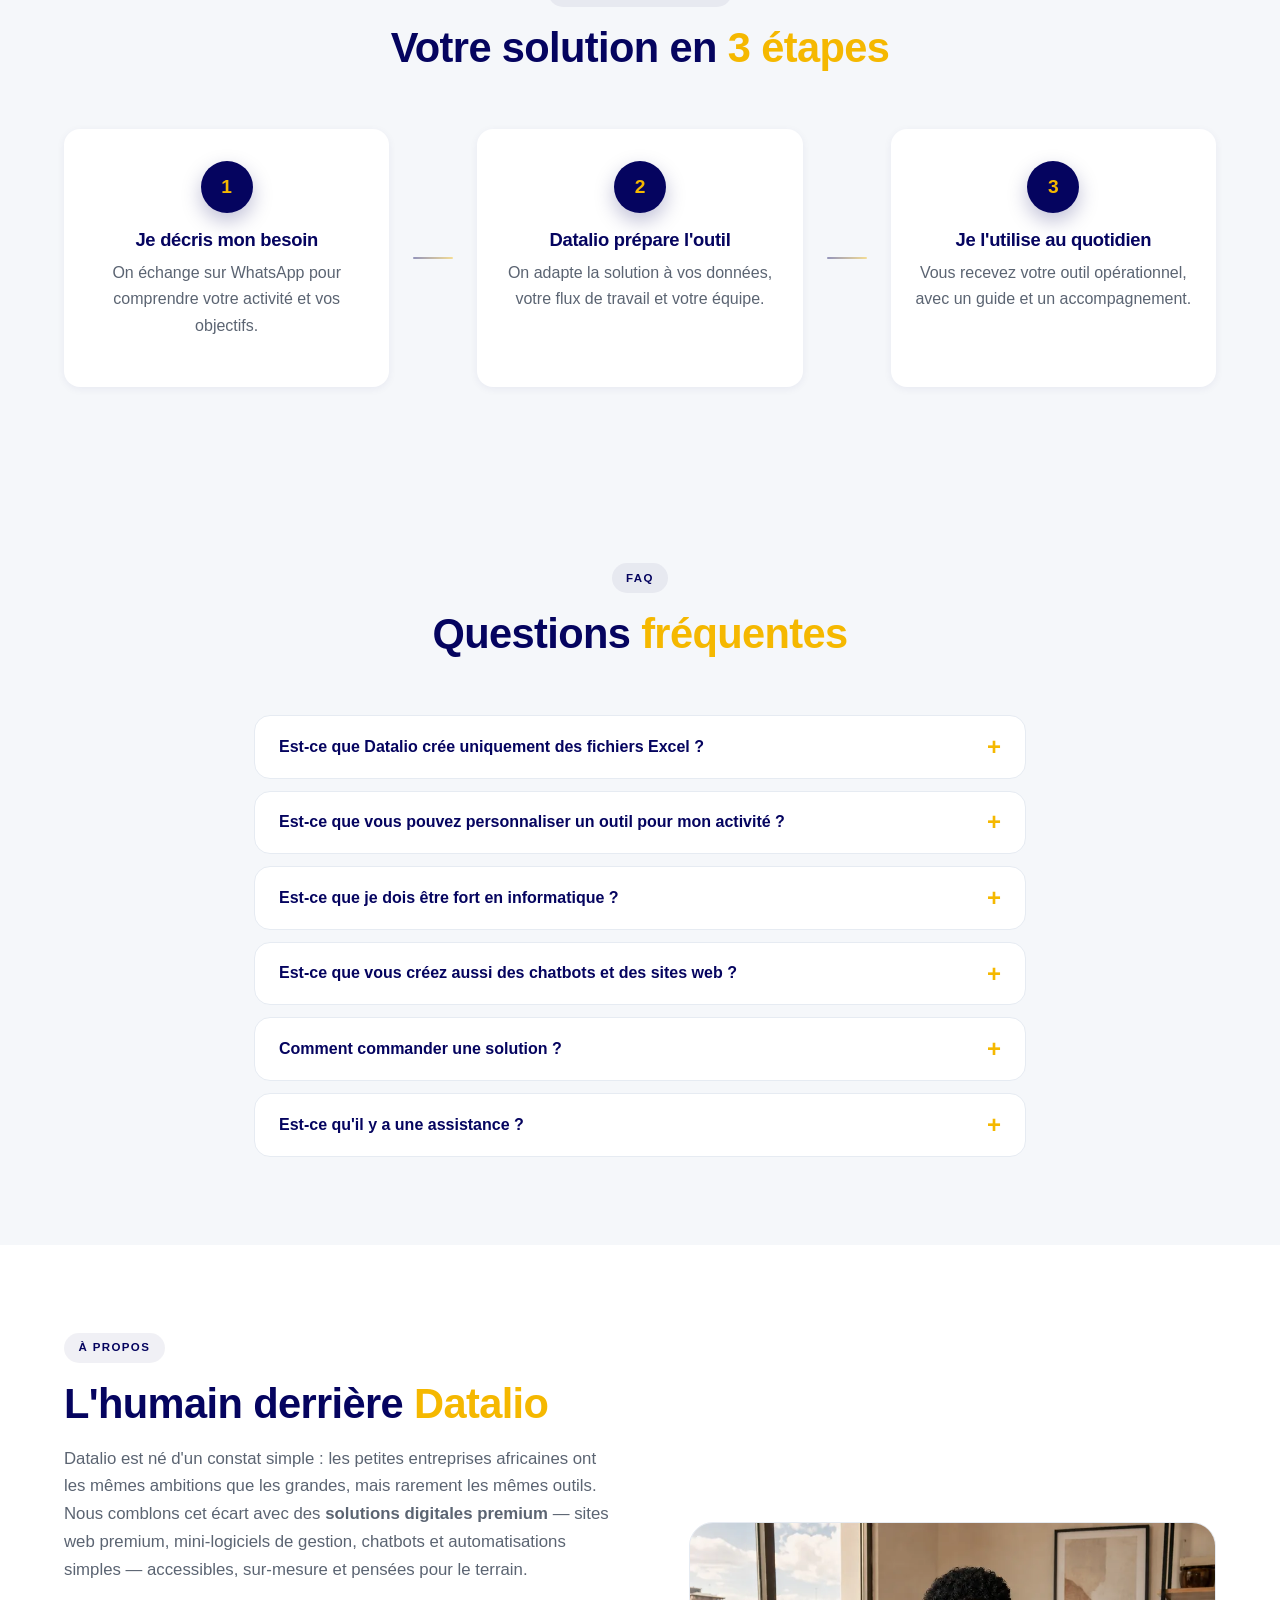
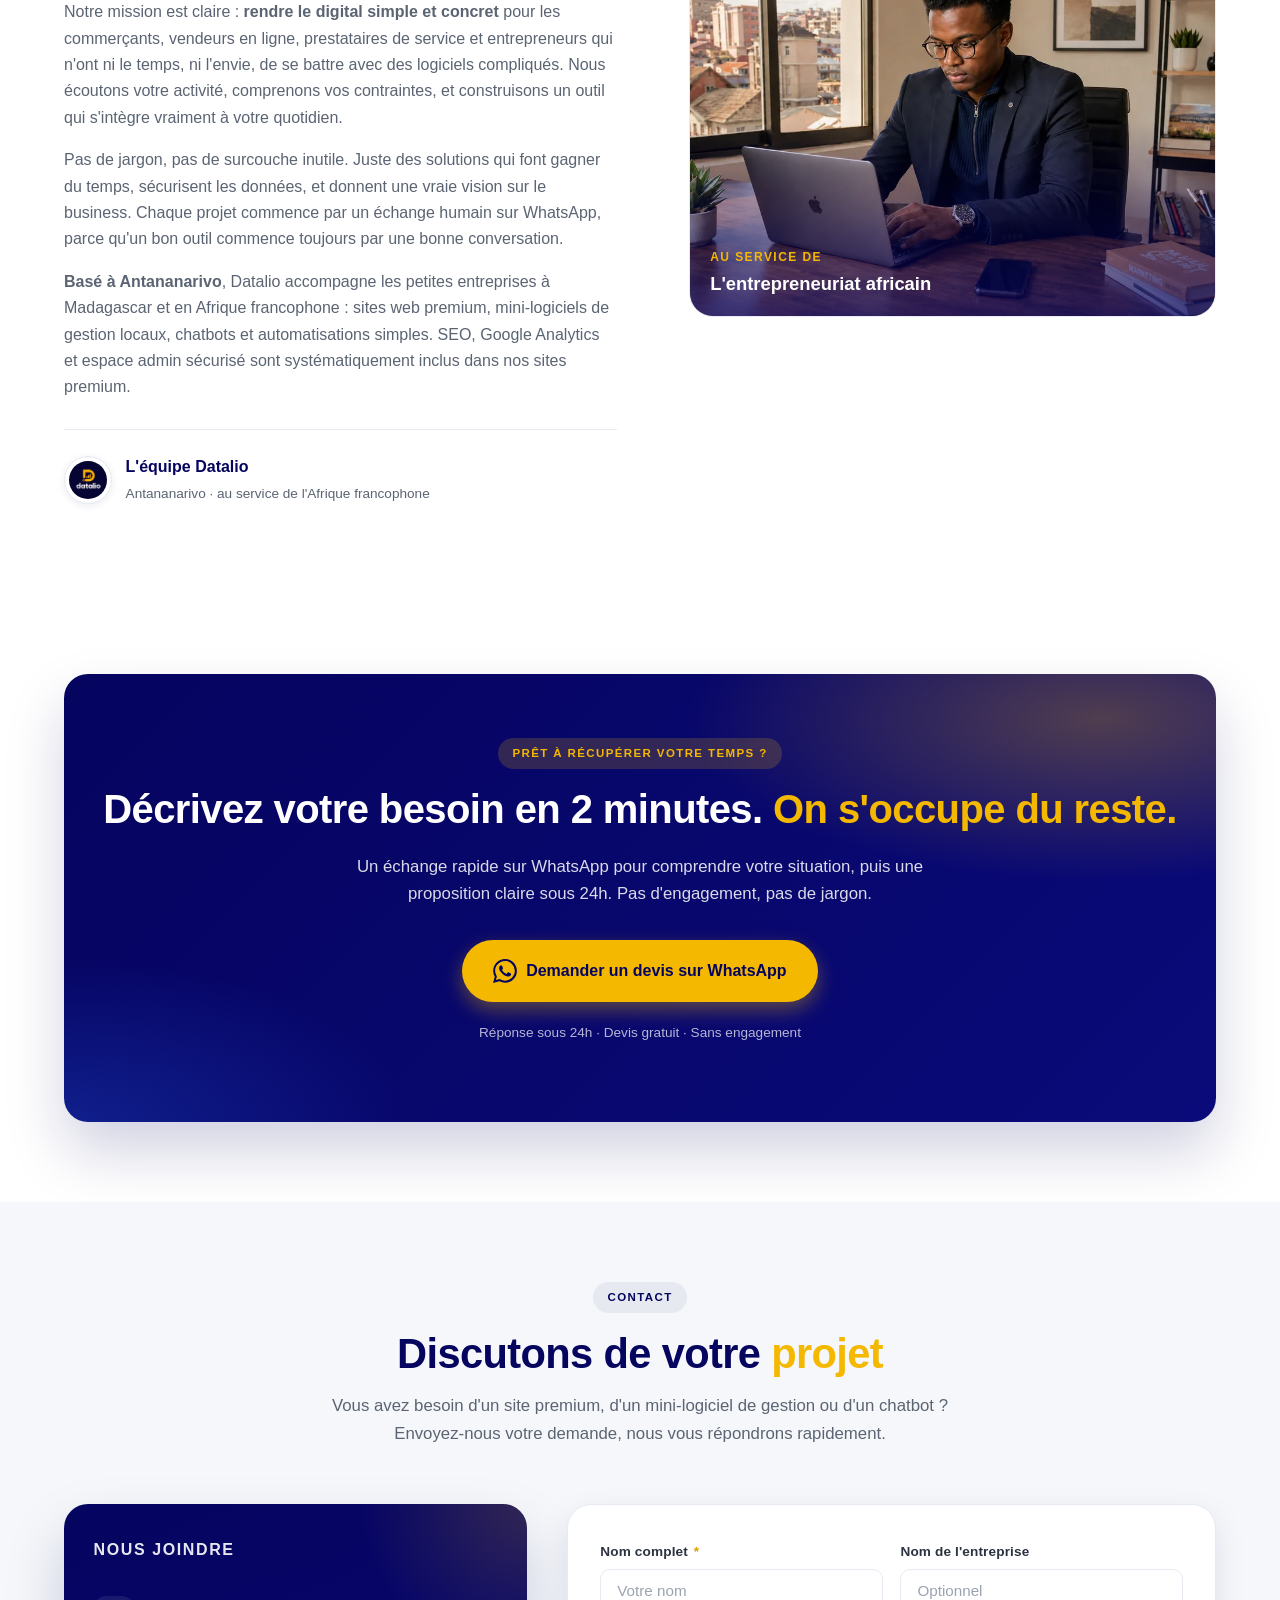
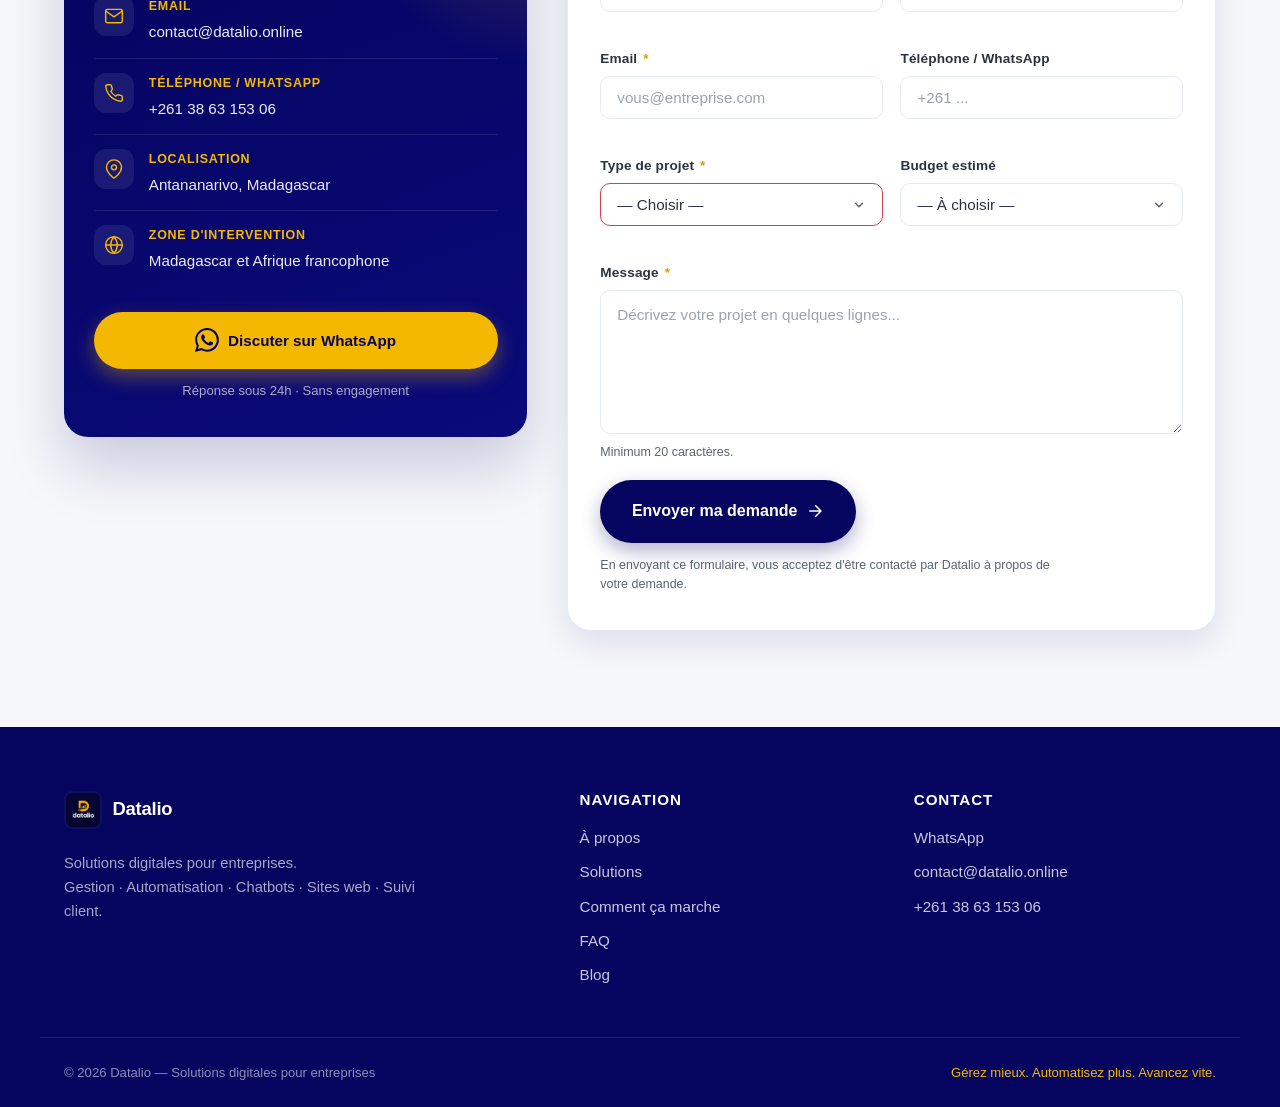
==== commit addf4795: "revert: enlever la refonte Nexora (PRs #24, #25, #26, #27) Annule toute la refonte visuelle Nexora p" ====
--- a/index.html
+++ b/index.html
@@ -29,7 +29,7 @@
 
     <!-- ===== SEO essentiel ===== -->
     <title>Datalio — Sites web premium et mini-logiciels de gestion pour petites entreprises</title>
-    <meta name="description" content="Datalio crée des sites web premium avec chatbot, SEO, Google Analytics, espace admin sécurisé et maintenance, ainsi que des mini-logiciels de gestion locaux pour petites entreprises." />
+    <meta name="description" content="Datalio crée des sites web premium, des mini-logiciels de gestion, des chatbots et des automatisations simples pour petites entreprises. SEO, Google Analytics et espace admin sécurisé inclus dans nos sites premium." />
     <meta name="keywords" content="site web premium Madagascar, création site web Madagascar, création site web Antananarivo, site vitrine premium, site web avec chatbot, site web avec Google Analytics, site web avec espace admin, mini logiciel de gestion, logiciel de gestion pour petite entreprise, logiciel de gestion hors ligne, solution digitale pour PME, automatisation pour petite entreprise, chatbot pour entreprise, Datalio, Datalio Madagascar, solutions digitales premium" />
     <meta name="author" content="Datalio" />
     <meta name="robots" content="index, follow, max-image-preview:large, max-snippet:-1, max-video-preview:-1" />
@@ -47,7 +47,7 @@
     <meta property="og:locale" content="fr_FR" />
     <meta property="og:site_name" content="Datalio" />
     <meta property="og:title" content="Datalio — Solutions digitales premium pour petites entreprises" />
-    <meta property="og:description" content="Sites web premium, chatbot intégré, SEO, Google Analytics, espace admin sécurisé et mini-logiciels de gestion locaux." />
+    <meta property="og:description" content="Sites web premium, mini-logiciels de gestion, chatbots et automatisations pour petites entreprises. SEO, Google Analytics et admin sécurisé inclus dans nos sites premium." />
     <meta property="og:url" content="https://datalio.online/" />
     <meta property="og:image" content="https://datalio.online/assets/og-image.jpg" />
     <meta property="og:image:type" content="image/jpeg" />
@@ -108,7 +108,7 @@
           "url": "https://datalio.online/",
           "telephone": "+261386315306",
           "priceRange": "$$",
-          "description": "Création de sites web premium, chatbot, SEO, Google Analytics, espace admin sécurisé et mini-logiciels de gestion locaux.",
+          "description": "Création de sites web premium, mini-logiciels de gestion, chatbots et automatisations simples pour petites entreprises. SEO, Google Analytics et espace admin sécurisé inclus dans nos sites premium.",
           "address": {
             "@type": "PostalAddress",
             "addressLocality": "Antananarivo",
@@ -118,9 +118,9 @@
           "serviceType": [
             "Création de sites web premium",
             "Mini-logiciels de gestion",
-            "Chatbot pour entreprise",
-            "SEO et Google Analytics",
-            "Espace admin sécurisé"
+            "Chatbots pour entreprises",
+            "Automatisations pour petites entreprises",
+            "Maintenance et accompagnement digital"
           ]
         },
         {
@@ -402,7 +402,7 @@
                     <span data-cms="hero.title_part2">pour gérer, vendre et développer votre entreprise</span>
                 </h1>
                 <p class="hero__subtitle" data-cms="hero.subtitle">
-                    Datalio crée des <strong>sites web premium</strong> avec chatbot, SEO, Google Analytics et espace admin sécurisé, ainsi que des <strong>mini-logiciels de gestion</strong> locaux pour petites entreprises à Antananarivo, Madagascar et en Afrique francophone.
+                    Datalio crée des <strong>sites web premium</strong>, des <strong>mini-logiciels de gestion</strong>, des <strong>chatbots</strong> et des <strong>automatisations simples</strong> pour les petites entreprises à Antananarivo, Madagascar et en Afrique francophone. SEO, Google Analytics et espace admin sécurisé sont inclus dans nos sites premium.
                 </p>
                 <p class="hero__tagline"><strong data-cms="hero.tagline">Un site qui vend, des outils qui gèrent, un chatbot qui répond. Votre entreprise tourne, même quand vous dormez.</strong></p>
                 <div class="hero__cta">
@@ -589,9 +589,21 @@
             <div class="section__head reveal">
                 <span class="eyebrow eyebrow--light">Nos solutions</span>
                 <h2 class="section__title section__title--light">5 services pour <span class="text-gold">digitaliser</span> votre entreprise</h2>
-                <p class="section__lead section__lead--light">Sites web premium, mini-logiciels de gestion, chatbots, automatisation et suivi client — choisissez le service adapté ou combinez-les pour un système complet.</p>
+                <p class="section__lead section__lead--light">Datalio vend principalement des sites web premium, des mini-logiciels de gestion, des chatbots et des automatisations simples — avec un service de maintenance et d'accompagnement pour vous suivre dans la durée.</p>
             </div>
             <div class="grid grid--solutions solutions">
+
+                <article class="solution solution--featured reveal">
+                    <div class="solution__icon"><svg class="icon" aria-hidden="true"><use href="#icon-globe"/></svg></div>
+                    <h3>Sites web premium</h3>
+                    <p>Sites vitrines premium sur-mesure, performants et professionnels — pensés pour donner une présence en ligne crédible à votre activité.</p>
+                    <ul class="solution__list">
+                        <li>Design sur-mesure</li>
+                        <li>Performant &amp; mobile-first</li>
+                        <li>Tout inclus, prêt à l'emploi</li>
+                    </ul>
+                    <a class="btn btn--gold btn--block" href="#" data-whatsapp data-product="Site web premium" data-track-event="premium_sites_click" data-track-category="service_card" data-track-label="site_web_premium">Demander un devis</a>
+                </article>
 
                 <article class="solution reveal">
                     <div class="solution__icon"><svg class="icon" aria-hidden="true"><use href="#icon-bar-chart"/></svg></div>
@@ -605,54 +617,101 @@
                     <a class="btn btn--gold btn--block" href="#" data-whatsapp data-product="Mini-logiciels de gestion" data-track-event="management_software_click" data-track-category="service_card" data-track-label="mini_logiciel_gestion">Demander un devis</a>
                 </article>
 
-                <article class="solution solution--featured reveal">
+                <article class="solution reveal">
+                    <div class="solution__icon"><svg class="icon" aria-hidden="true"><use href="#icon-bot"/></svg></div>
+                    <h3>Chatbots pour entreprises</h3>
+                    <p>Des assistants intelligents qui répondent à vos clients 24/7, intégrables dans WhatsApp, votre site web ou votre page Facebook.</p>
+                    <ul class="solution__list">
+                        <li>Réponses 24/7</li>
+                        <li>Basé sur vos données</li>
+                        <li>Intégration WhatsApp &amp; Web</li>
+                    </ul>
+                    <a class="btn btn--gold btn--block" href="#" data-whatsapp data-product="Chatbots pour entreprises" data-track-event="services_click" data-track-category="service_card" data-track-label="chatbot">Demander un devis</a>
+                </article>
+
+                <article class="solution reveal">
                     <div class="solution__icon"><svg class="icon" aria-hidden="true"><use href="#icon-zap"/></svg></div>
-                    <h3>Automatisation des tâches</h3>
+                    <h3>Automatisations pour petites entreprises</h3>
                     <p>Suivis, calculs, rappels, rapports et processus répétitifs : Datalio automatise ce qui peut l'être pour vous libérer du temps.</p>
                     <ul class="solution__list">
                         <li>Rappels automatiques</li>
                         <li>Rapports périodiques</li>
                         <li>Calculs &amp; alertes</li>
                     </ul>
-                    <a class="btn btn--gold btn--block" href="#" data-whatsapp data-product="Automatisation des tâches" data-track-event="services_click" data-track-category="service_card" data-track-label="automatisation">Demander un devis</a>
+                    <a class="btn btn--gold btn--block" href="#" data-whatsapp data-product="Automatisations pour petites entreprises" data-track-event="services_click" data-track-category="service_card" data-track-label="automatisation">Demander un devis</a>
                 </article>
 
                 <article class="solution reveal">
-                    <div class="solution__icon"><svg class="icon" aria-hidden="true"><use href="#icon-bot"/></svg></div>
-                    <h3>Chatbot pour entreprise</h3>
-                    <p>Des assistants intelligents qui répondent à vos clients 24/7, intégrables dans WhatsApp, votre site web ou votre page Facebook.</p>
+                    <div class="solution__icon"><svg class="icon" aria-hidden="true"><use href="#icon-handshake"/></svg></div>
+                    <h3>Maintenance &amp; accompagnement digital</h3>
+                    <p>Mises à jour, sauvegardes, corrections et conseils sur la durée — pour que vos outils restent fiables et évoluent avec votre activité.</p>
                     <ul class="solution__list">
-                        <li>Réponses 24/7</li>
-                        <li>Basé sur vos données</li>
-                        <li>Intégration WhatsApp &amp; Web</li>
+                        <li>Mises à jour &amp; sauvegardes</li>
+                        <li>Conseils &amp; ajustements</li>
+                        <li>Interlocuteur unique</li>
                     </ul>
-                    <a class="btn btn--gold btn--block" href="#" data-whatsapp data-product="Chatbot pour entreprise" data-track-event="services_click" data-track-category="service_card" data-track-label="chatbot">Demander un devis</a>
+                    <a class="btn btn--gold btn--block" href="#" data-whatsapp data-product="Maintenance & accompagnement digital" data-track-event="services_click" data-track-category="service_card" data-track-label="maintenance_accompagnement">Demander un devis</a>
                 </article>
 
-                <article class="solution reveal">
-                    <div class="solution__icon"><svg class="icon" aria-hidden="true"><use href="#icon-globe"/></svg></div>
-                    <h3>Sites web premium</h3>
-                    <p>Sites vitrines premium avec chatbot intégré, SEO, Google Analytics, espace admin sécurisé et maintenance — pour une présence en ligne crédible et moderne.</p>
-                    <ul class="solution__list">
-                        <li>Chatbot &amp; SEO inclus</li>
-                        <li>Espace admin sécurisé</li>
-                        <li>Hébergement, HTTPS &amp; maintenance</li>
-                    </ul>
-                    <a class="btn btn--gold btn--block" href="#" data-whatsapp data-product="Site web premium" data-track-event="premium_sites_click" data-track-category="service_card" data-track-label="site_web_premium">Demander un devis</a>
-                </article>
-
-                <article class="solution reveal">
-                    <div class="solution__icon"><svg class="icon" aria-hidden="true"><use href="#icon-users"/></svg></div>
-                    <h3>Suivi client intelligent</h3>
-                    <p>Centralisez les demandes, l'historique client, les relances et toute votre organisation commerciale au même endroit.</p>
-                    <ul class="solution__list">
-                        <li>Fiches &amp; historique client</li>
-                        <li>Relances et rappels</li>
-                        <li>Pipeline commercial</li>
-                    </ul>
-                    <a class="btn btn--gold btn--block" href="#" data-whatsapp data-product="Suivi client intelligent" data-track-event="services_click" data-track-category="service_card" data-track-label="suivi_client">Demander un devis</a>
-                </article>
-
+            </div>
+        </div>
+    </section>
+
+    <!-- ========= CE QUI EST INCLUS (dans les sites premium) ========= -->
+    <section id="inclus" class="section section--light">
+        <div class="container">
+            <div class="section__head reveal">
+                <span class="eyebrow">Inclus dans nos sites premium</span>
+                <h2 class="section__title">Tout ce dont votre entreprise a besoin, <span class="text-gold">déjà inclus</span></h2>
+                <p class="section__lead">Avec chaque site web premium Datalio, vous bénéficiez d'une prestation complète. Pas de fonctionnalités à acheter en plus : tout est livré clé en main.</p>
+            </div>
+            <div class="grid grid--4">
+                <div class="advantage reveal">
+                    <div class="advantage__icon"><svg class="icon" aria-hidden="true"><use href="#icon-trending-up"/></svg></div>
+                    <h3>SEO de base &amp; Google Analytics</h3>
+                    <p>Référencement Google configuré (balises, sitemap, Schema.org) et suivi du trafic avec Google Analytics 4 dès la mise en ligne.</p>
+                </div>
+                <div class="advantage reveal">
+                    <div class="advantage__icon"><svg class="icon" aria-hidden="true"><use href="#icon-settings"/></svg></div>
+                    <h3>Espace admin sécurisé</h3>
+                    <p>Une interface admin authentifiée via GitHub pour modifier vos textes, images, FAQ et articles sans toucher au code.</p>
+                </div>
+                <div class="advantage reveal">
+                    <div class="advantage__icon"><svg class="icon" aria-hidden="true"><use href="#icon-bot"/></svg></div>
+                    <h3>Chatbot intégré</h3>
+                    <p>Un assistant qui répond aux questions courantes de vos visiteurs, jour et nuit, directement sur le site.</p>
+                </div>
+                <div class="advantage reveal">
+                    <div class="advantage__icon"><svg class="icon" aria-hidden="true"><use href="#icon-whatsapp"/></svg></div>
+                    <h3>Bouton WhatsApp</h3>
+                    <p>Un bouton flottant et des CTA WhatsApp pour discuter en direct avec vous, message pré-rempli.</p>
+                </div>
+                <div class="advantage reveal">
+                    <div class="advantage__icon"><svg class="icon" aria-hidden="true"><use href="#icon-message"/></svg></div>
+                    <h3>Formulaire de contact</h3>
+                    <p>Un formulaire sécurisé qui envoie chaque message directement dans votre boîte mail.</p>
+                </div>
+                <div class="advantage reveal">
+                    <div class="advantage__icon"><svg class="icon" aria-hidden="true"><use href="#icon-sparkles"/></svg></div>
+                    <h3>Design responsive</h3>
+                    <p>Une expérience soignée sur mobile, tablette et ordinateur, avec performances et accessibilité au standard professionnel.</p>
+                </div>
+                <div class="advantage reveal">
+                    <div class="advantage__icon"><svg class="icon" aria-hidden="true"><use href="#icon-handshake"/></svg></div>
+                    <h3>Maintenance technique</h3>
+                    <p>Mises à jour, sauvegardes et corrections prises en charge sur la durée convenue.</p>
+                </div>
+                <div class="advantage reveal">
+                    <div class="advantage__icon"><svg class="icon" aria-hidden="true"><use href="#icon-rocket"/></svg></div>
+                    <h3>Mise en ligne</h3>
+                    <p>Hébergement HTTPS, nom de domaine connecté, et site publié — vous n'avez rien à gérer.</p>
+                </div>
+            </div>
+            <div class="section__cta reveal" style="text-align:center; margin-top:2.5rem;">
+                <a class="btn btn--primary btn--lg" href="#" data-whatsapp data-product="Site web premium" data-track-event="devis_click" data-track-category="cta" data-track-label="inclus_demander_devis">
+                    <svg class="icon" aria-hidden="true"><use href="#icon-whatsapp"/></svg>
+                    Demander un devis
+                </a>
             </div>
         </div>
     </section>
@@ -752,8 +811,8 @@
                         Datalio est né d'un constat simple : les petites entreprises africaines ont
                         les mêmes ambitions que les grandes, mais rarement les mêmes outils. Nous
                         comblons cet écart avec des <strong>solutions digitales premium</strong> —
-                        sites web premium et mini-logiciels de gestion — accessibles, sur-mesure et
-                        pensés pour le terrain.
+                        sites web premium, mini-logiciels de gestion, chatbots et automatisations
+                        simples — accessibles, sur-mesure et pensées pour le terrain.
                     </p>
                     <p>
                         Notre mission est claire : <strong>rendre le digital simple et concret</strong> pour
@@ -769,9 +828,11 @@
                         commence toujours par une bonne conversation.
                     </p>
                     <p>
-                        <strong>Basé à Antananarivo</strong>, Datalio accompagne les petites entreprises
-                        à Madagascar et en Afrique francophone : création de sites web premium,
-                        mini-logiciels de gestion locaux, chatbot WhatsApp, SEO et Google Analytics.
+                        <strong>Basé à Antananarivo</strong>, Datalio accompagne les petites
+                        entreprises à Madagascar et en Afrique francophone : sites web premium,
+                        mini-logiciels de gestion locaux, chatbots et automatisations simples.
+                        SEO, Google Analytics et espace admin sécurisé sont systématiquement
+                        inclus dans nos sites premium.
                     </p>
                     <div class="about__signature">
                         <div class="avatar avatar--logo">
@@ -965,7 +1026,7 @@
                     </div>
 
                     <p class="form__success" id="contact-form-success" role="status" aria-live="polite" hidden>
-                        ✓ Votre demande a été envoyée avec succès. Nous vous répondrons rapidement.
+                        Votre demande a été envoyée avec succès. Nous vous répondrons rapidement.
                     </p>
                     <p class="form__error" id="contact-form-error" role="alert" aria-live="assertive" hidden>
                         Une erreur est survenue. Vous pouvez aussi nous contacter directement sur WhatsApp.
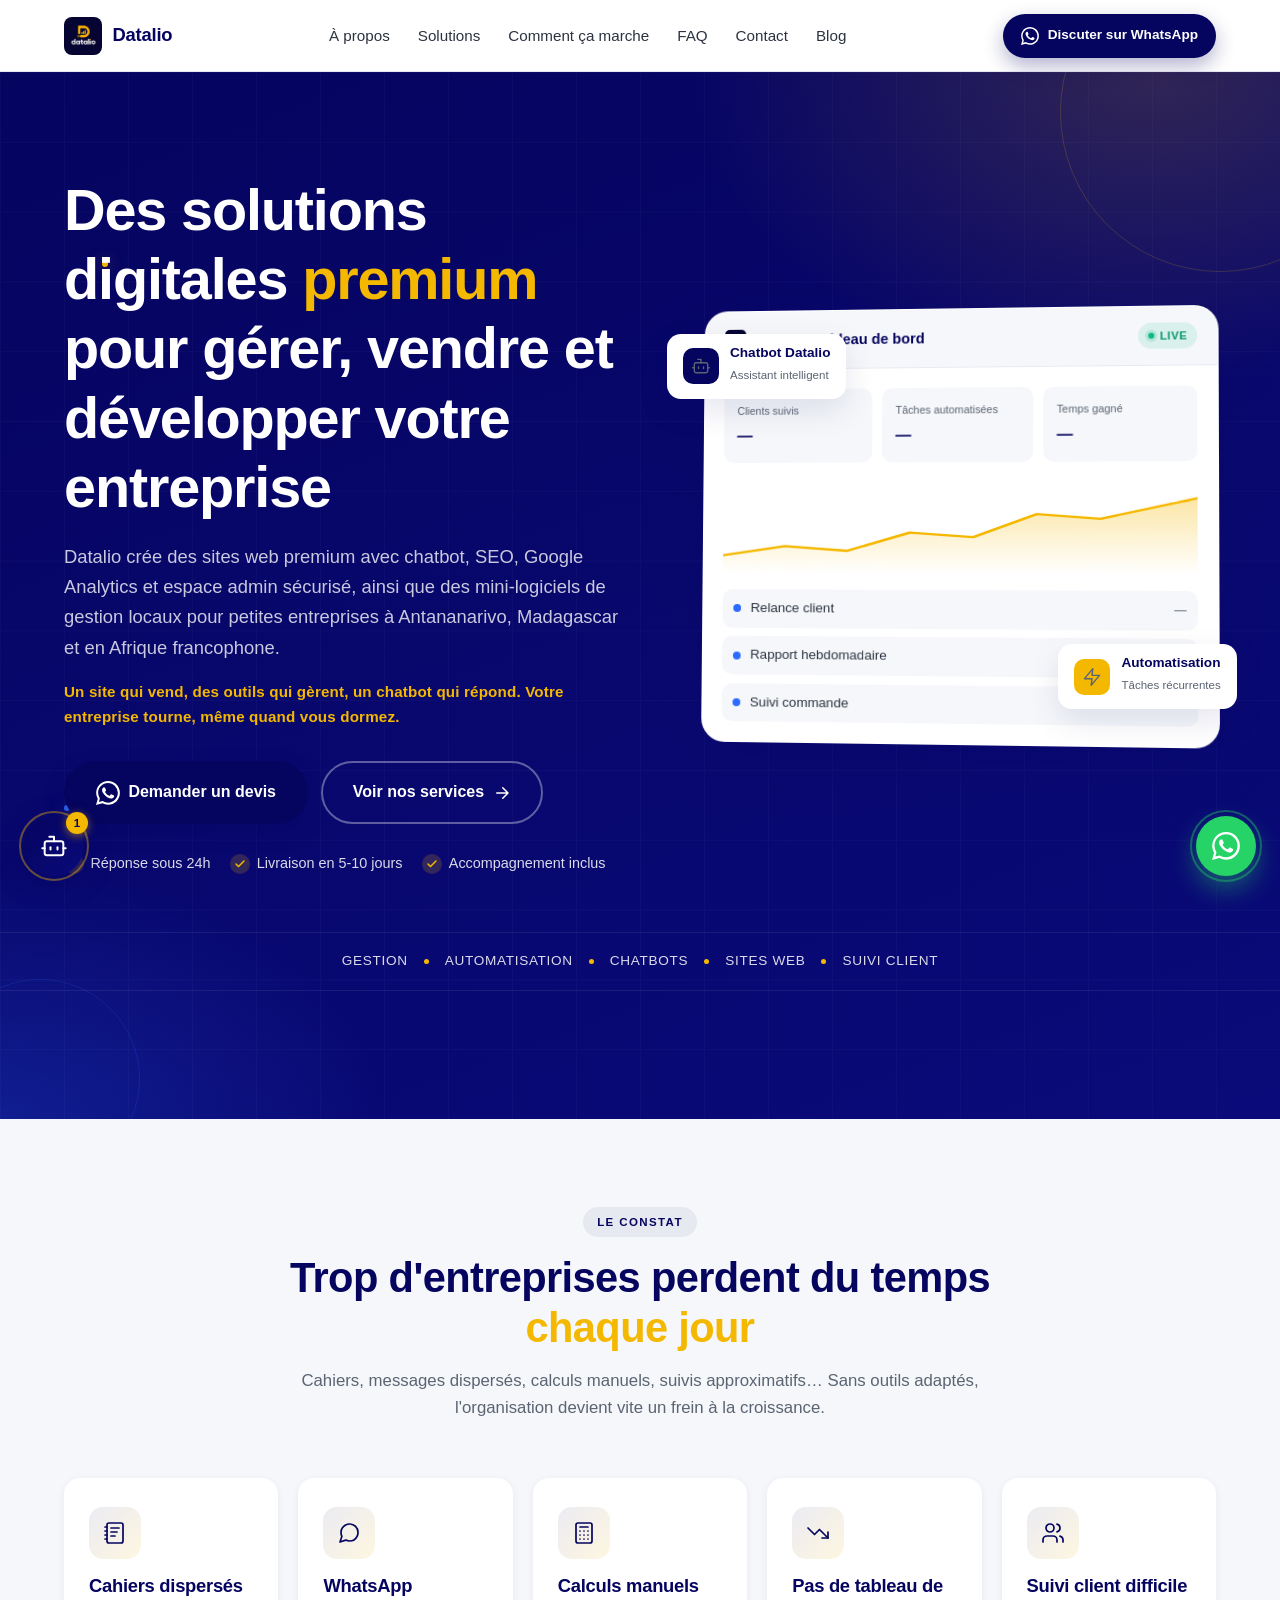
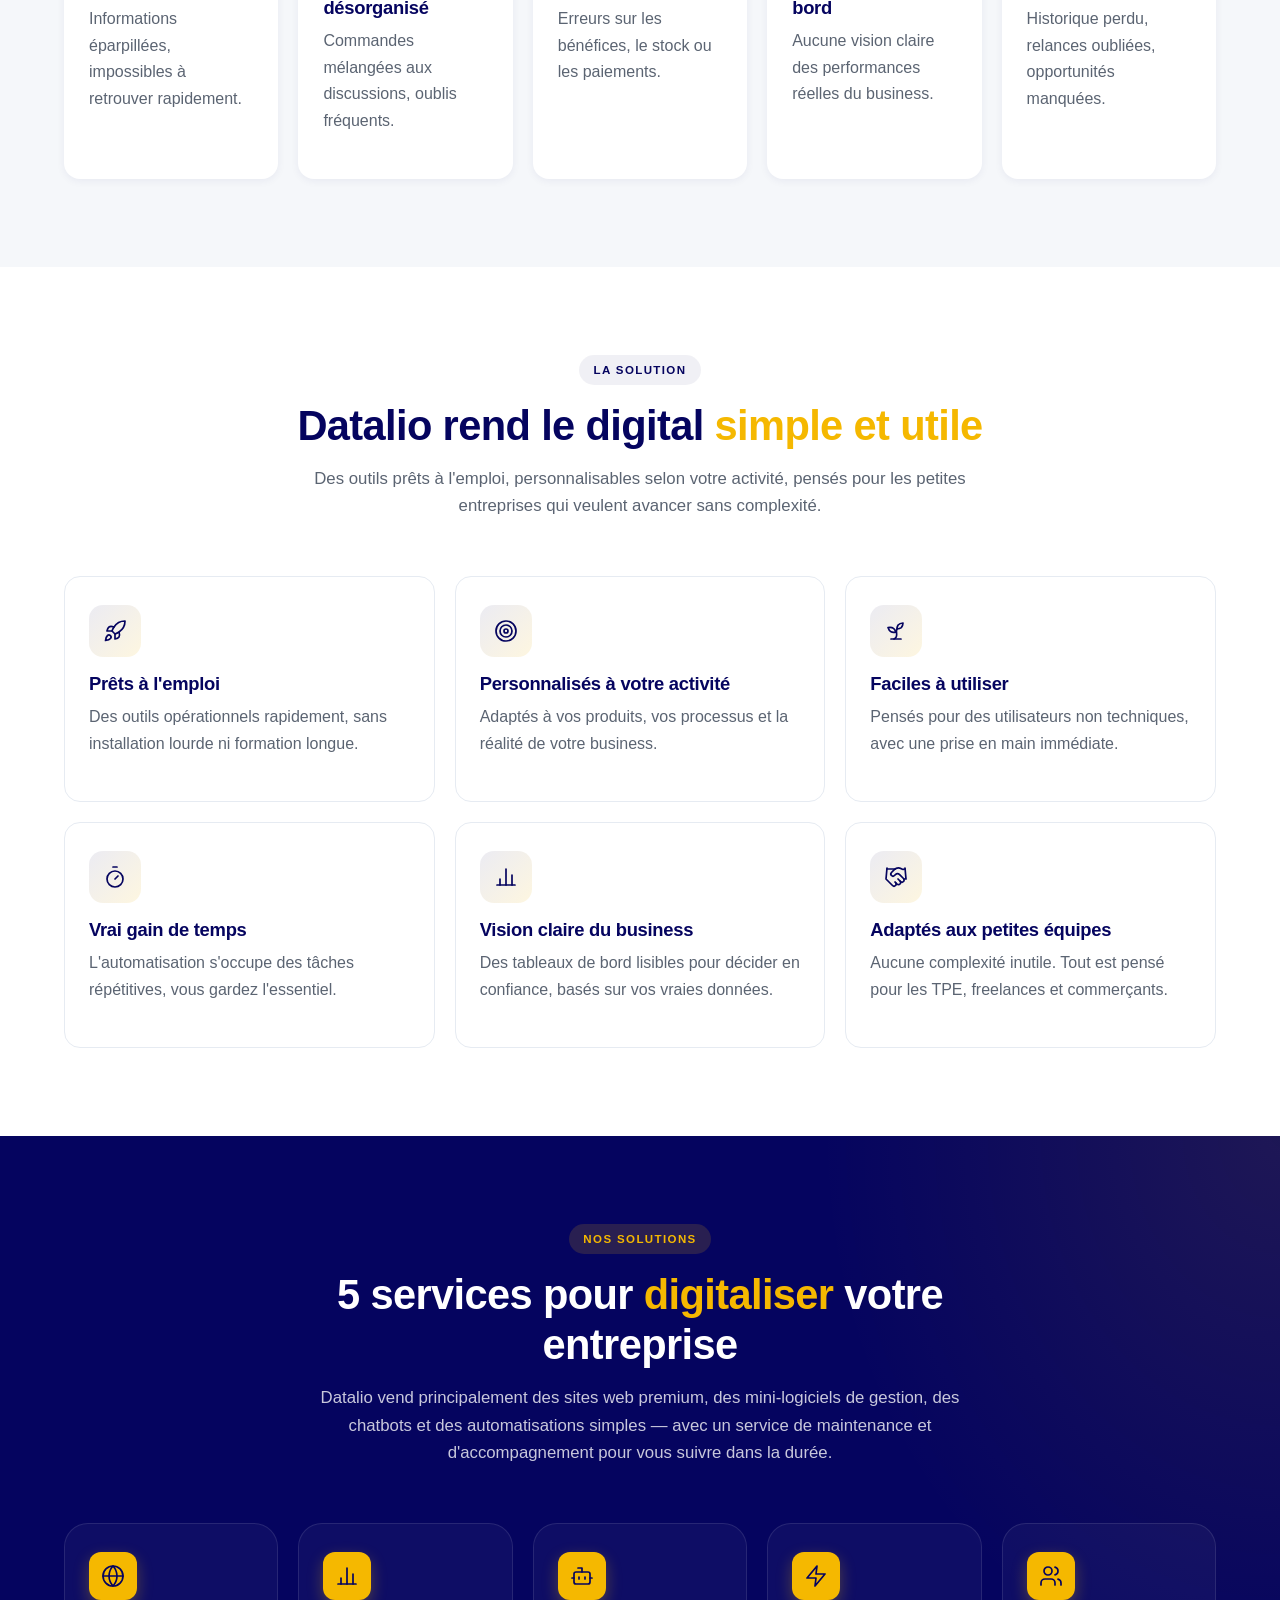
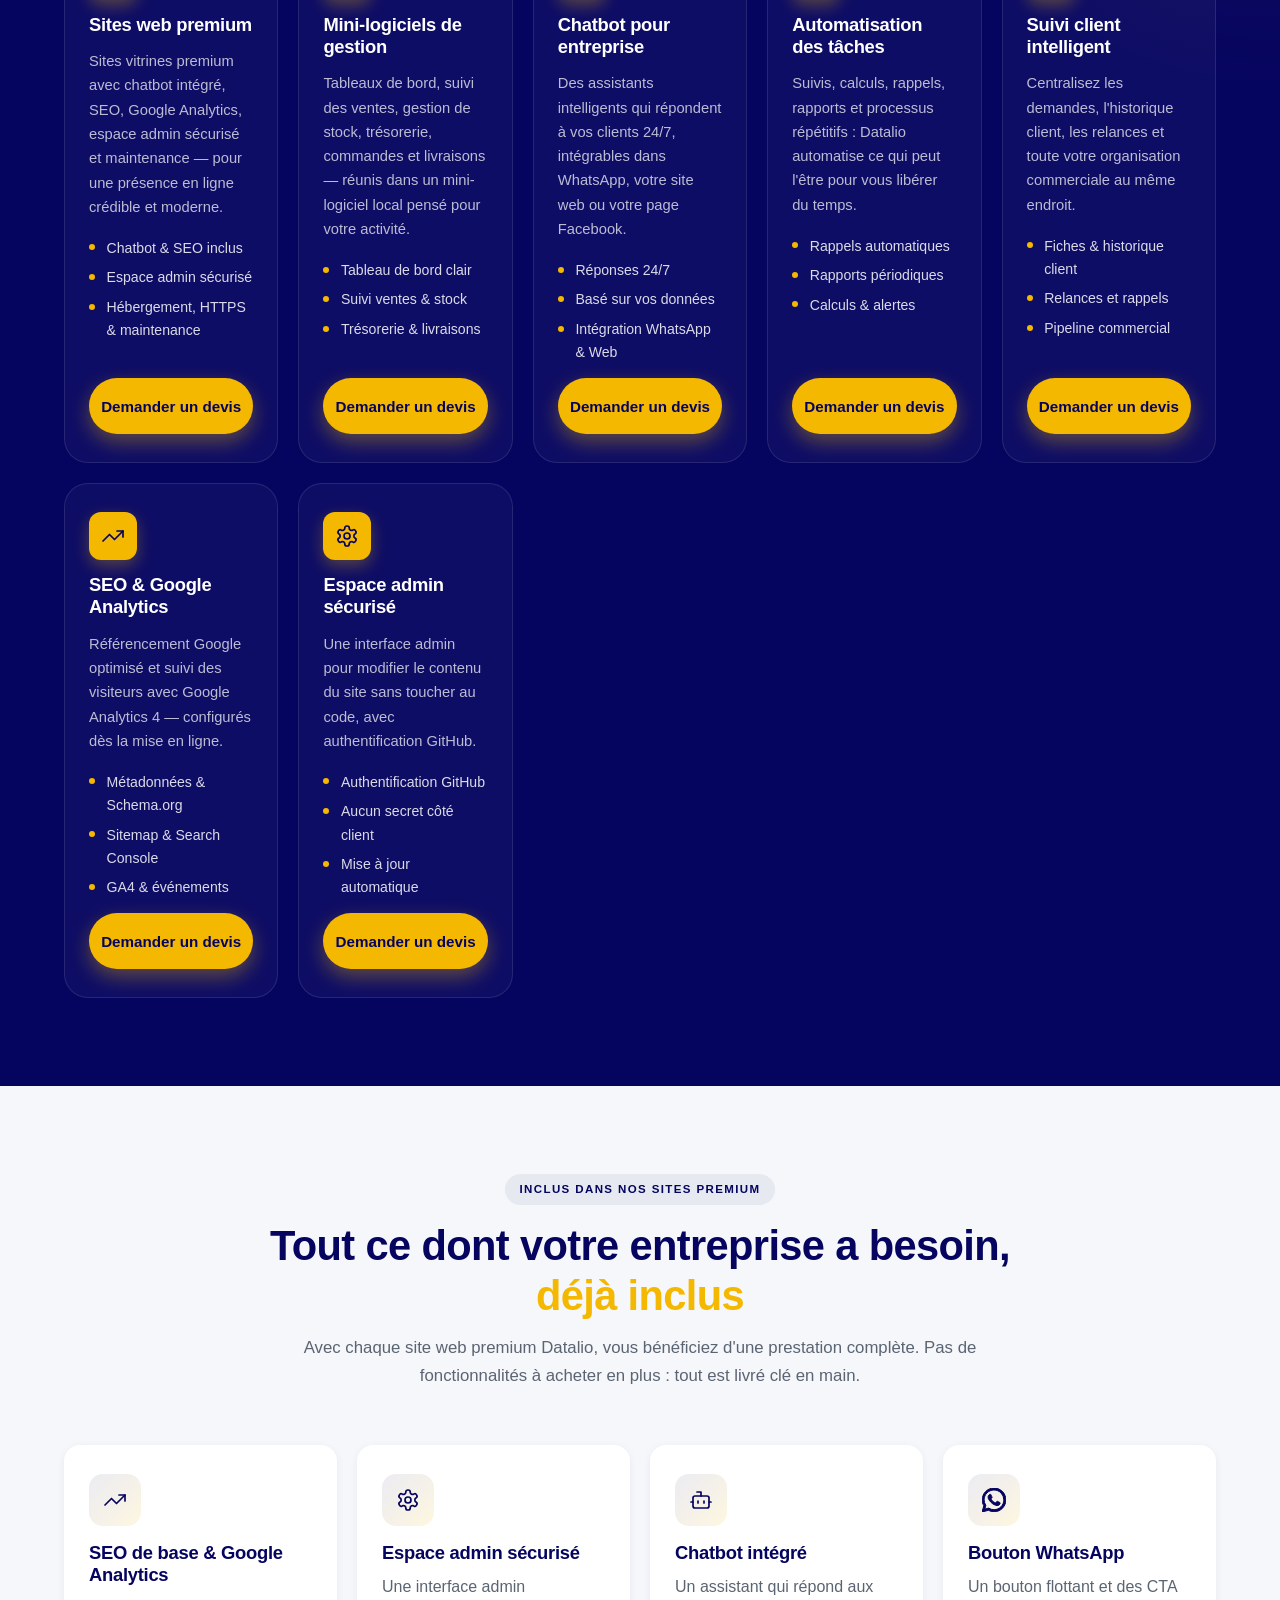
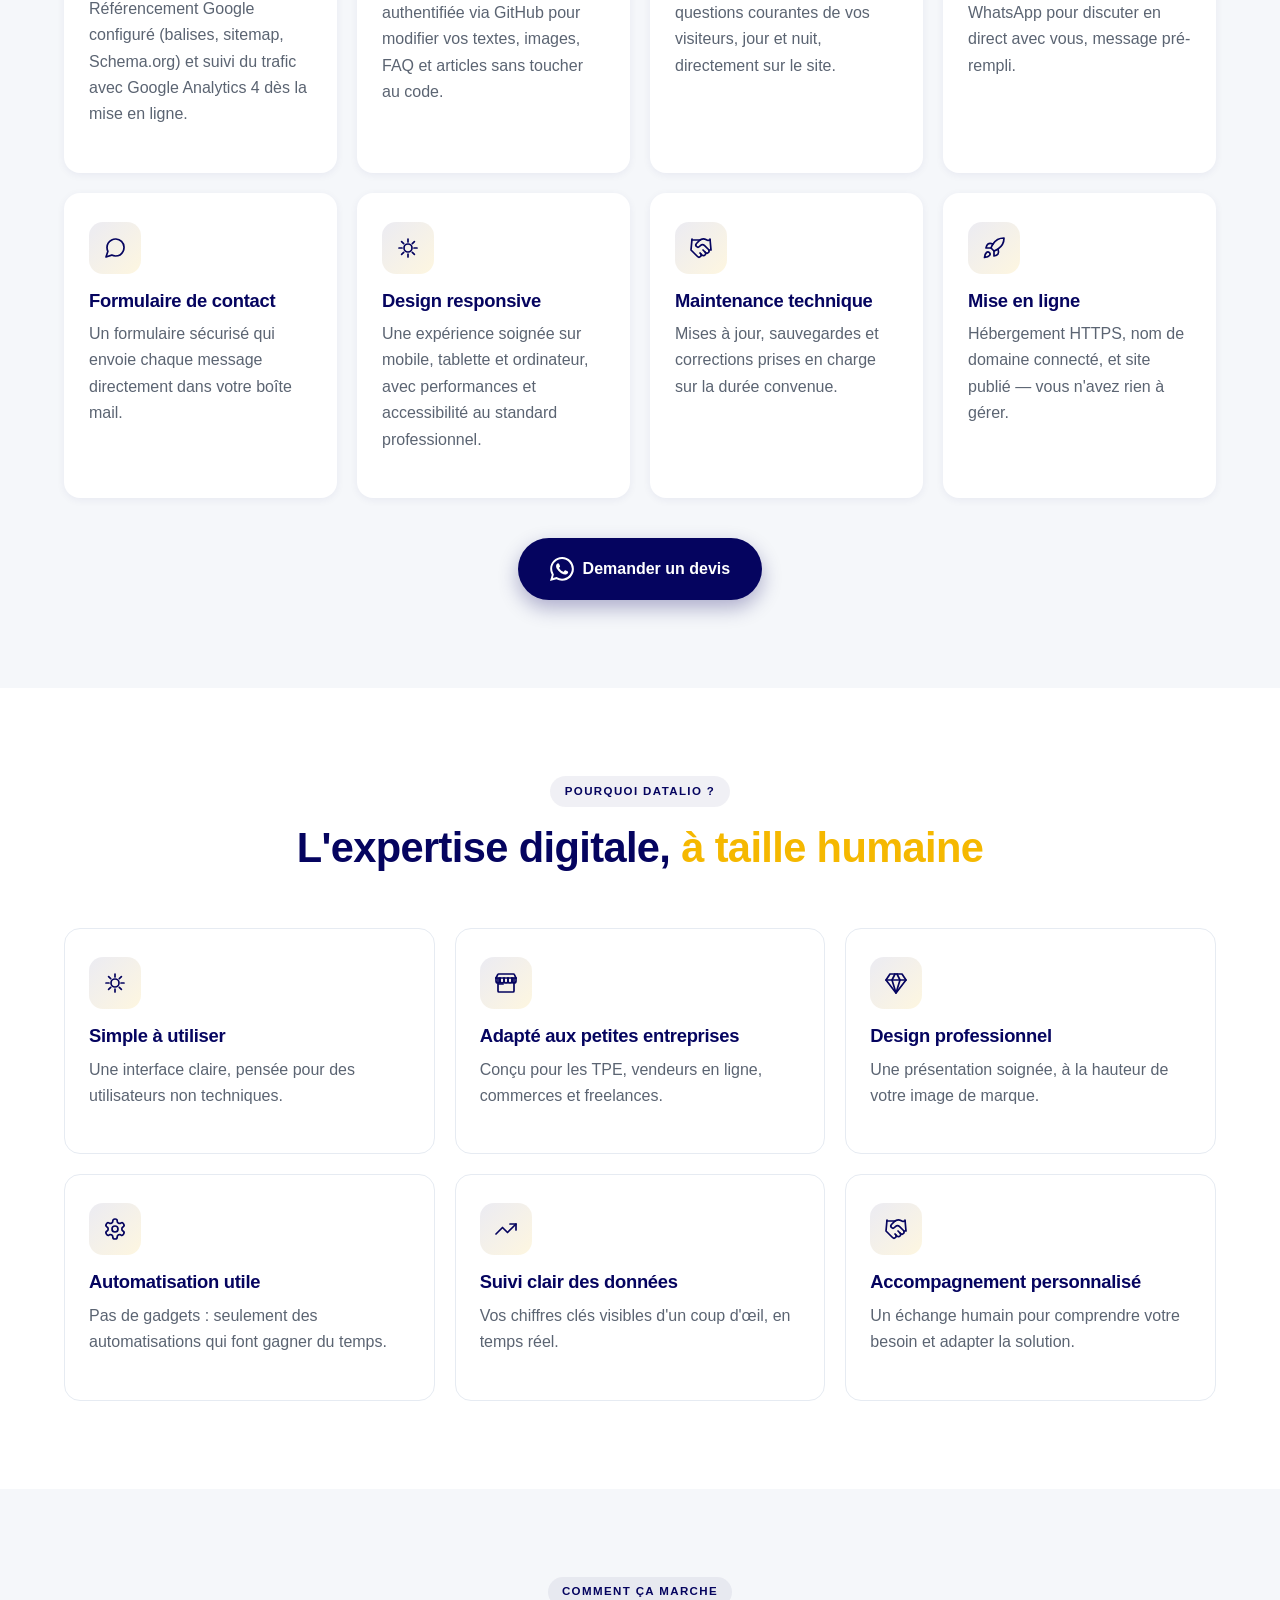
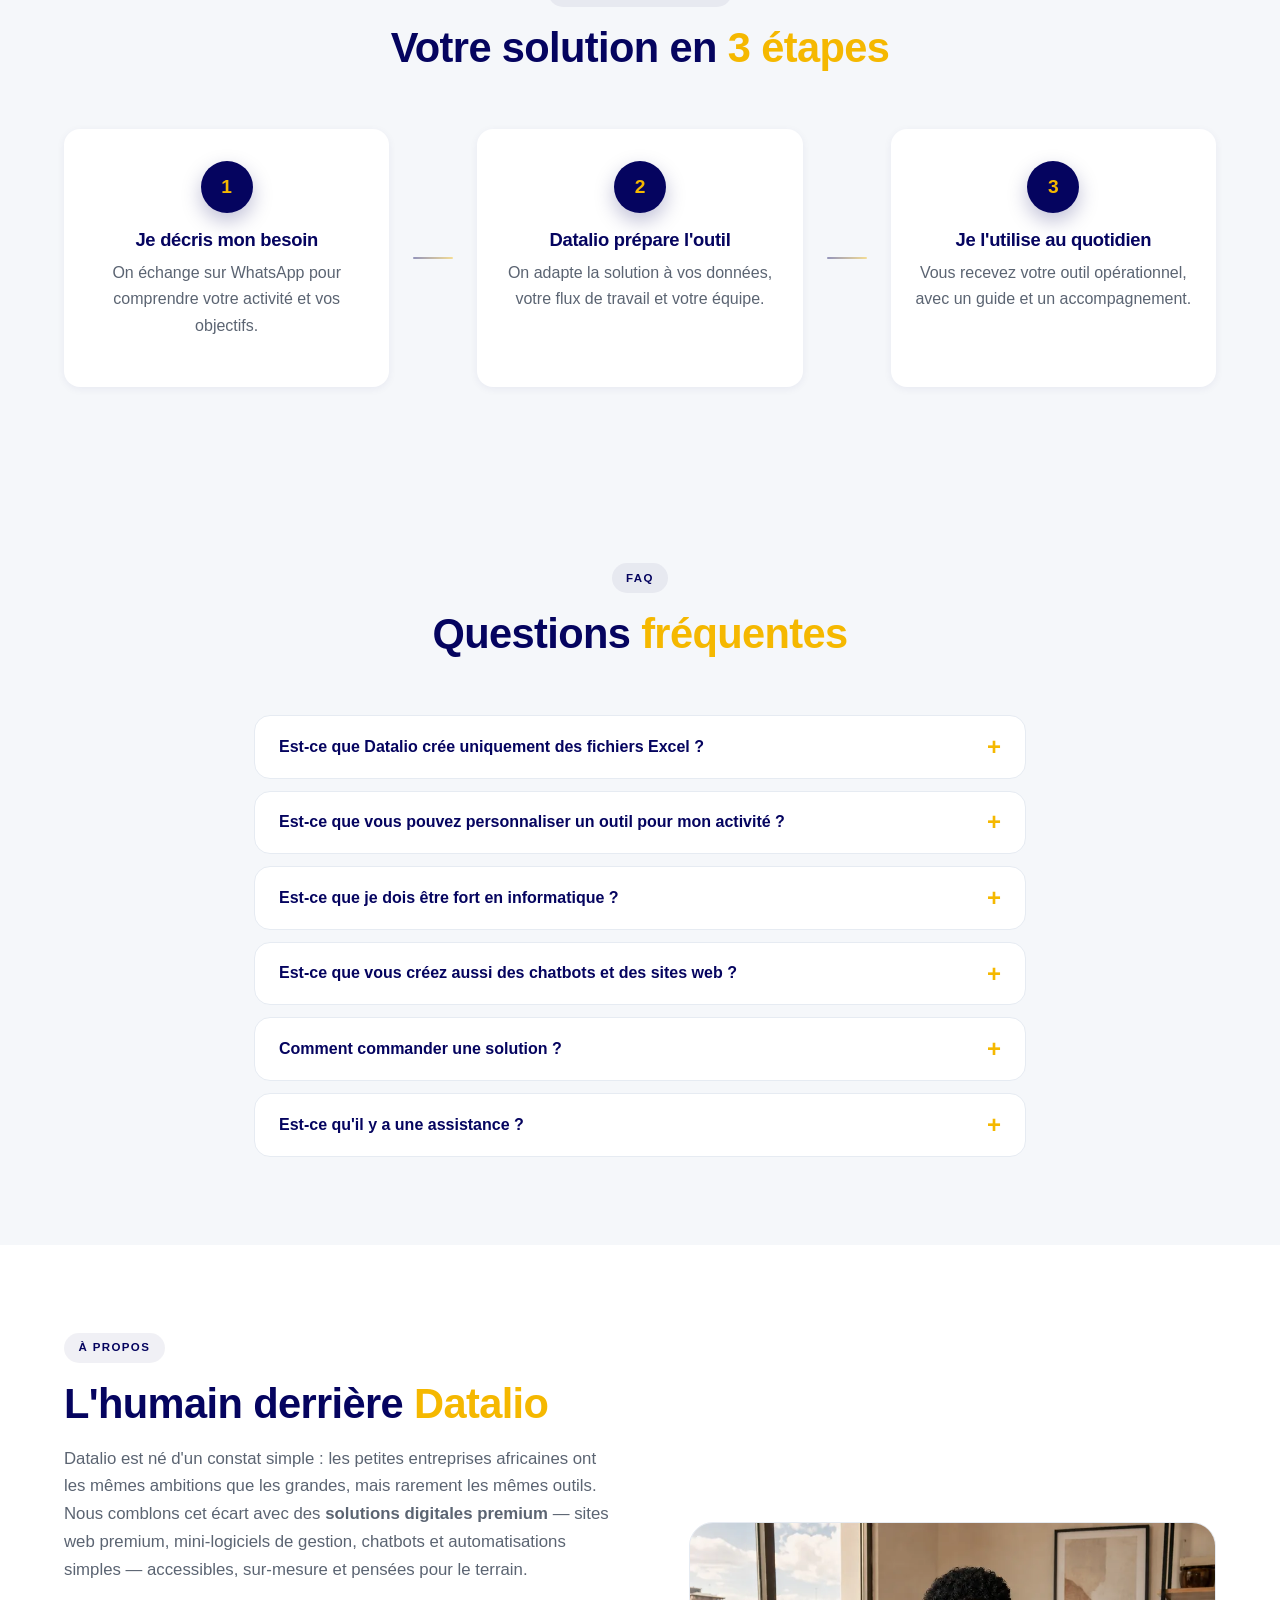
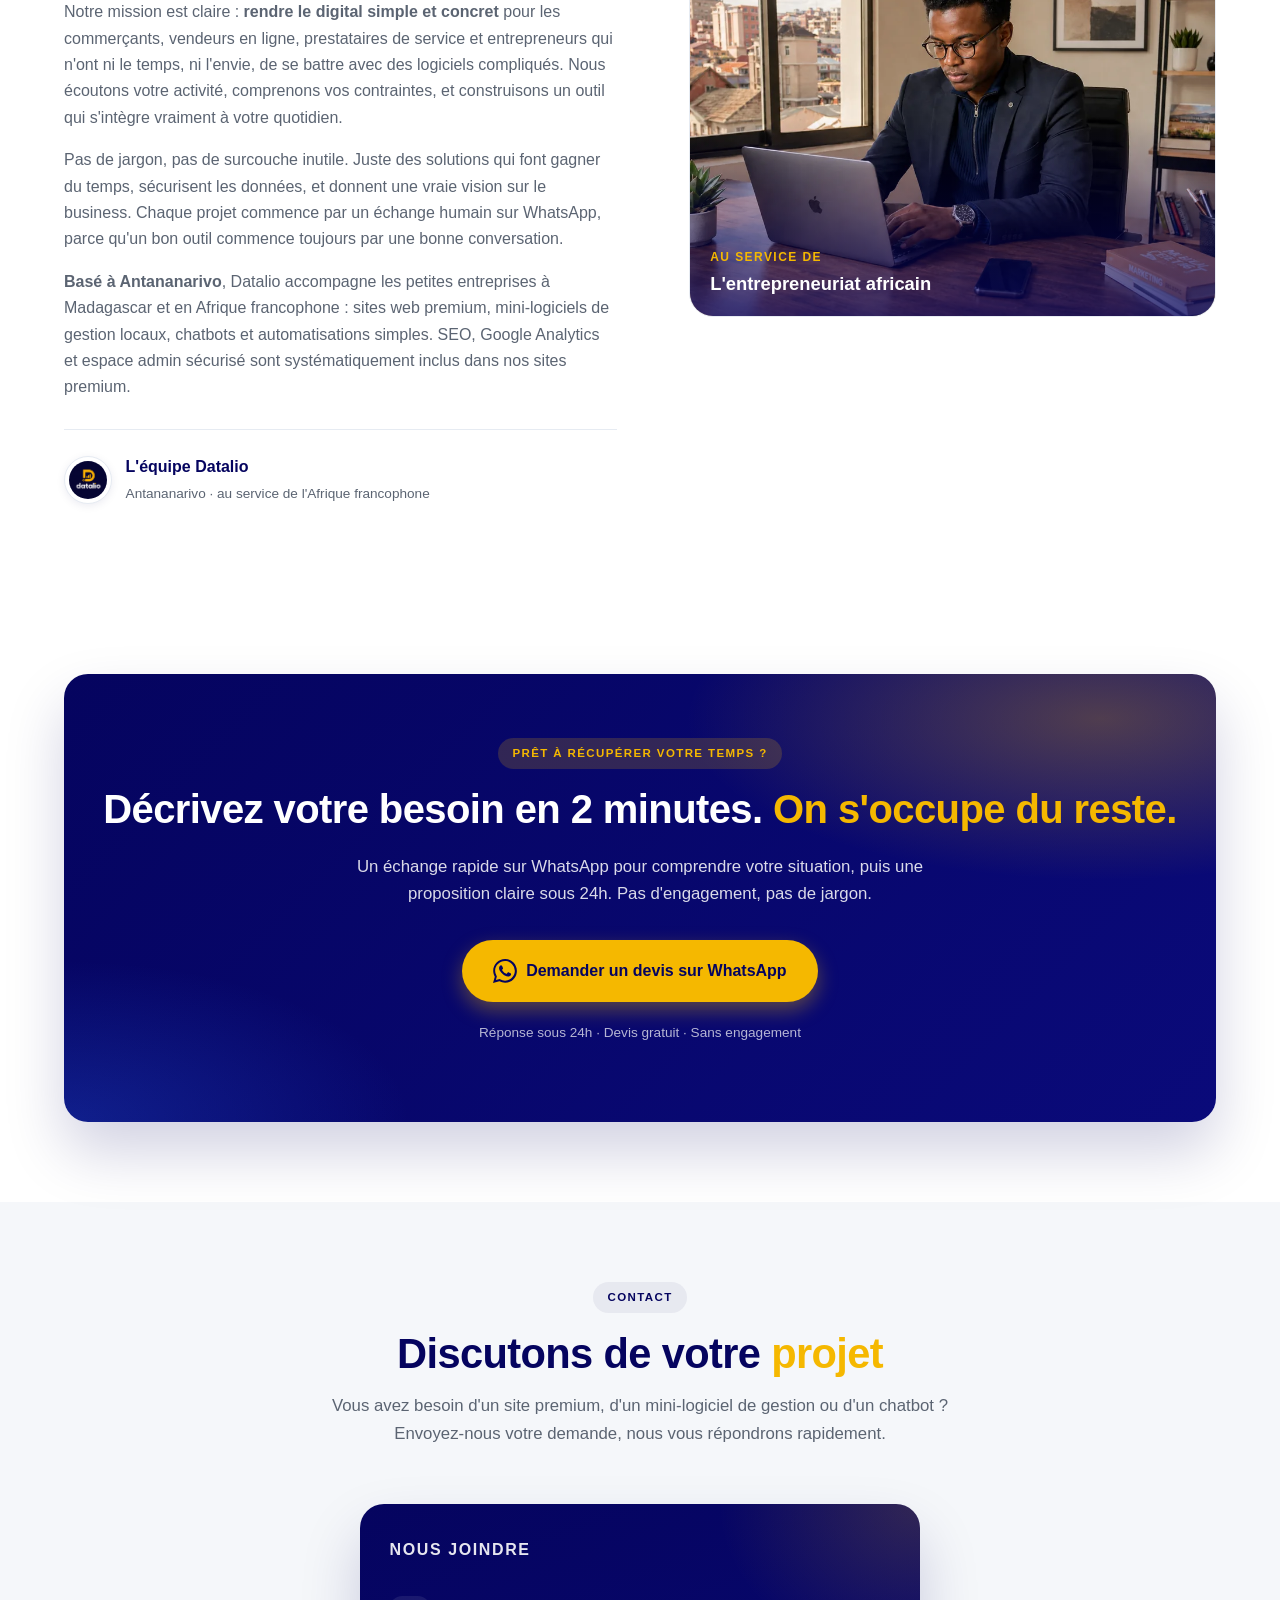
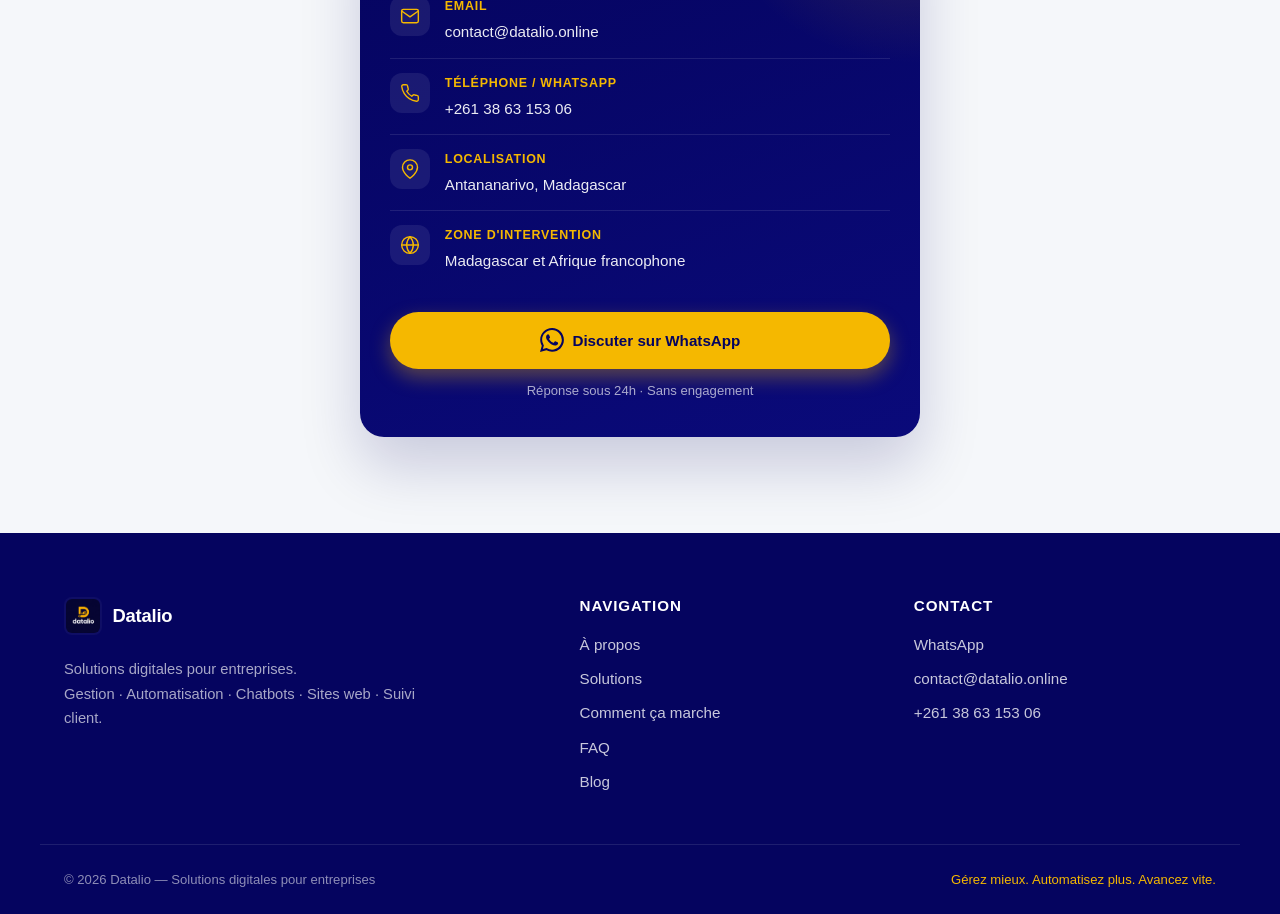
==== commit 2aa78d73: "feat(contact): retirer le formulaire, garder la carte d'infos contact L'utilisateur a demandé d'enle" ====
--- a/index.html
+++ b/index.html
@@ -959,89 +959,7 @@
                     <p class="contact__whatsapp-note">Réponse sous 24h · Sans engagement</p>
                 </aside>
 
-                <!-- Formulaire -->
-                <form id="contact-form" class="contact__form reveal"
-                      method="POST" action="https://api.web3forms.com/submit"
-                      novalidate>
-
-                    <!-- Configuration Web3Forms (clé publique d'envoi, configurée via l'admin) -->
-                    <input type="hidden" name="access_key" id="contact-form-access-key" value="" />
-                    <input type="hidden" name="subject" value="[Datalio] Nouvelle demande depuis le site" />
-                    <input type="hidden" name="from_name" value="Site Datalio — Formulaire de contact" />
-
-                    <!-- Honeypot anti-spam (champ caché aux humains, rempli par les bots) -->
-                    <input type="text" name="botcheck" tabindex="-1" autocomplete="off" class="contact__honeypot" aria-hidden="true" />
-
-                    <div class="form__row">
-                        <div class="form__field">
-                            <label for="cf-name">Nom complet <span class="form__required" aria-hidden="true">*</span></label>
-                            <input id="cf-name" name="name" type="text" required autocomplete="name" placeholder="Votre nom" />
-                        </div>
-                        <div class="form__field">
-                            <label for="cf-company">Nom de l'entreprise</label>
-                            <input id="cf-company" name="company" type="text" autocomplete="organization" placeholder="Optionnel" />
-                        </div>
-                    </div>
-
-                    <div class="form__row">
-                        <div class="form__field">
-                            <label for="cf-email">Email <span class="form__required" aria-hidden="true">*</span></label>
-                            <input id="cf-email" name="email" type="email" required autocomplete="email" placeholder="vous@entreprise.com" />
-                        </div>
-                        <div class="form__field">
-                            <label for="cf-phone">Téléphone / WhatsApp</label>
-                            <input id="cf-phone" name="phone" type="tel" autocomplete="tel" placeholder="+261 ..." />
-                        </div>
-                    </div>
-
-                    <div class="form__row">
-                        <div class="form__field">
-                            <label for="cf-project">Type de projet <span class="form__required" aria-hidden="true">*</span></label>
-                            <select id="cf-project" name="project_type" required>
-                                <option value="">— Choisir —</option>
-                                <option value="Site web premium">Site web premium</option>
-                                <option value="Mini-logiciel de gestion">Mini-logiciel de gestion</option>
-                                <option value="Chatbot">Chatbot</option>
-                                <option value="SEO / Google Analytics">SEO / Google Analytics</option>
-                                <option value="Maintenance">Maintenance</option>
-                                <option value="Autre">Autre</option>
-                            </select>
-                        </div>
-                        <div class="form__field">
-                            <label for="cf-budget">Budget estimé</label>
-                            <select id="cf-budget" name="budget">
-                                <option value="">— À choisir —</option>
-                                <option value="580 000 Ar – 950 000 Ar">580 000 Ar – 950 000 Ar</option>
-                                <option value="950 000 Ar – 1 500 000 Ar">950 000 Ar – 1 500 000 Ar</option>
-                                <option value="1 500 000 Ar et plus">1 500 000 Ar et plus</option>
-                                <option value="À discuter">À discuter</option>
-                            </select>
-                        </div>
-                    </div>
-
-                    <div class="form__field">
-                        <label for="cf-message">Message <span class="form__required" aria-hidden="true">*</span></label>
-                        <textarea id="cf-message" name="message" rows="5" minlength="20" required placeholder="Décrivez votre projet en quelques lignes..."></textarea>
-                        <small class="form__hint">Minimum 20 caractères.</small>
-                    </div>
-
-                    <p class="form__success" id="contact-form-success" role="status" aria-live="polite" hidden>
-                        Votre demande a été envoyée avec succès. Nous vous répondrons rapidement.
-                    </p>
-                    <p class="form__error" id="contact-form-error" role="alert" aria-live="assertive" hidden>
-                        Une erreur est survenue. Vous pouvez aussi nous contacter directement sur WhatsApp.
-                    </p>
-
-                    <div class="form__actions">
-                        <button type="submit" class="btn btn--primary btn--lg form__submit" id="contact-form-submit">
-                            <span class="form__submit-label">Envoyer ma demande</span>
-                            <svg class="icon icon--sm" aria-hidden="true"><use href="#icon-arrow-right"/></svg>
-                        </button>
-                        <p class="form__legal">
-                            En envoyant ce formulaire, vous acceptez d'être contacté par Datalio à propos de votre demande.
-                        </p>
-                    </div>
-                </form>
+                <!-- Formulaire retiré : le contact se fait via WhatsApp, email ou téléphone (carte d'infos ci-dessus). -->
             </div>
         </div>
     </section>
--- a/styles.css
+++ b/styles.css
@@ -2795,7 +2795,8 @@
 }
 .contact__grid {
     display: grid;
-    grid-template-columns: minmax(280px, 1fr) minmax(0, 1.4fr);
+    grid-template-columns: minmax(0, 560px);
+    justify-content: center;
     gap: 2.5rem;
     align-items: start;
     margin-top: 3rem;
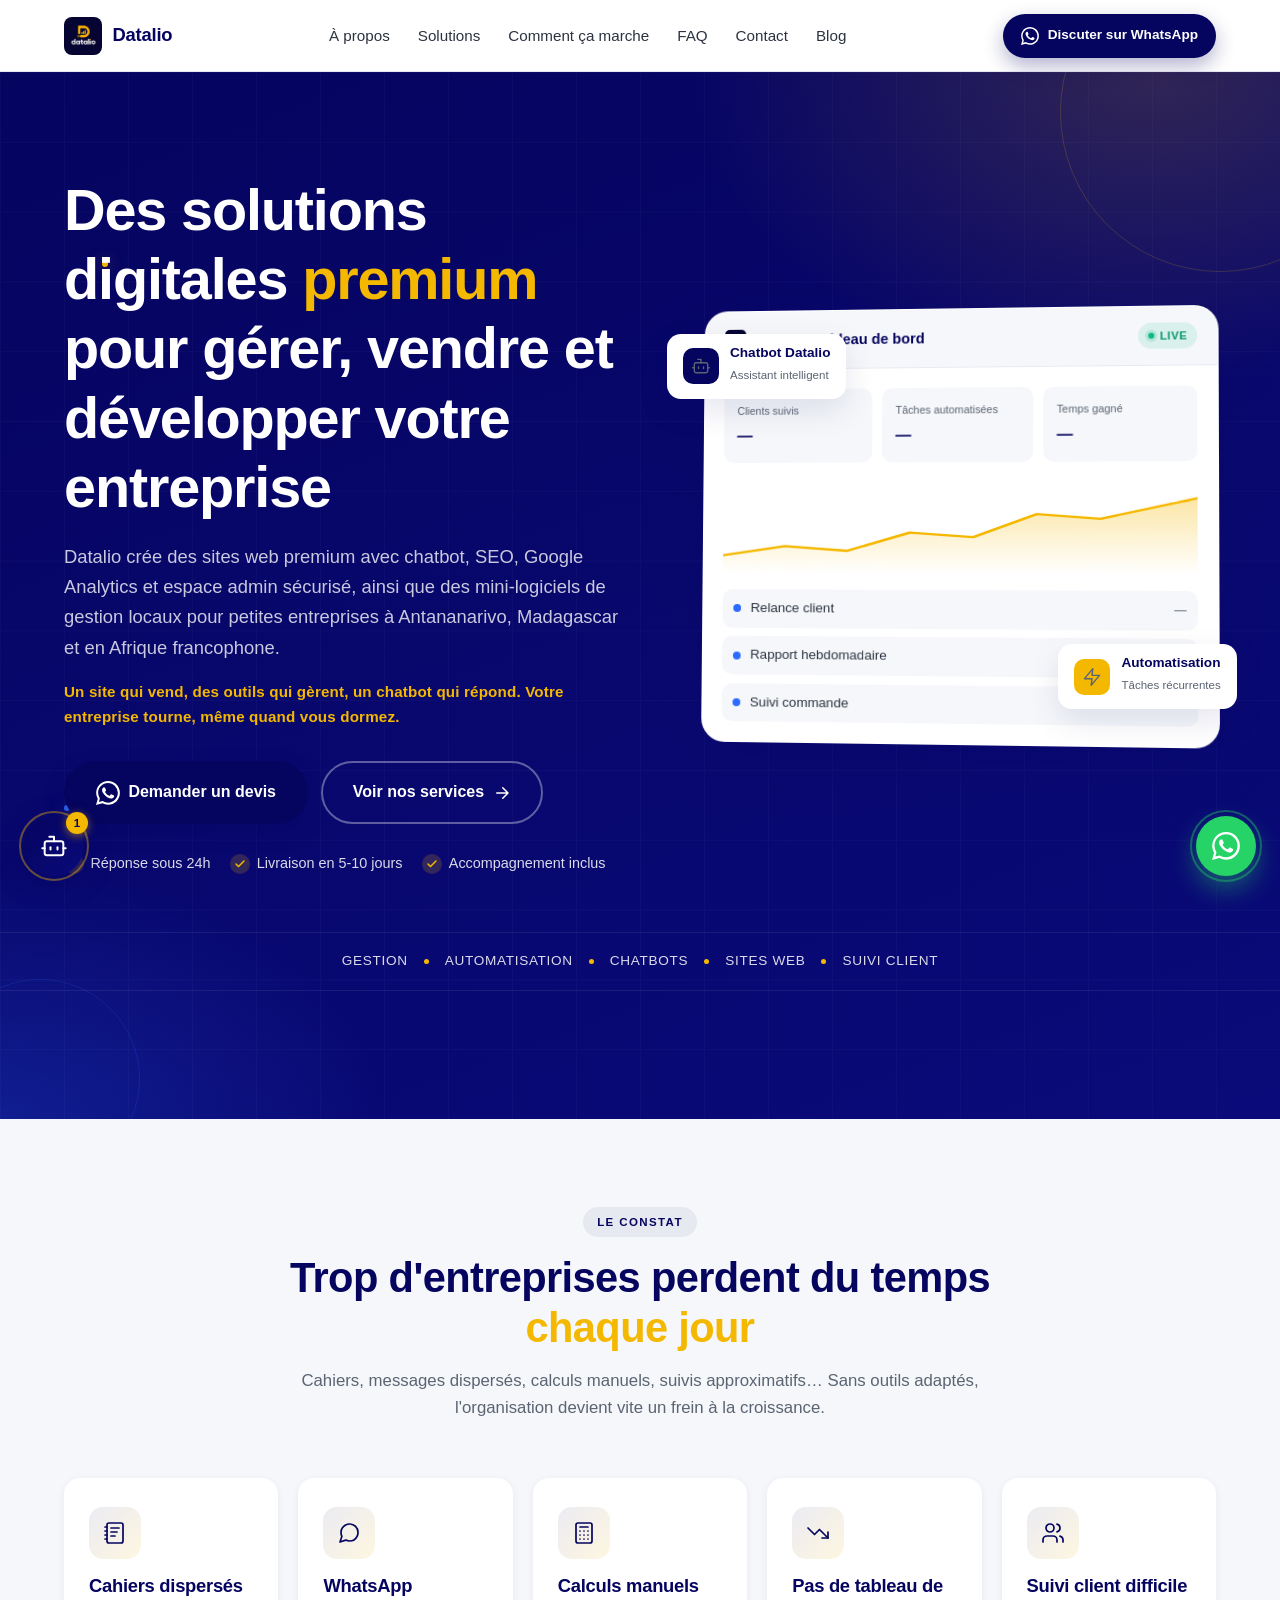
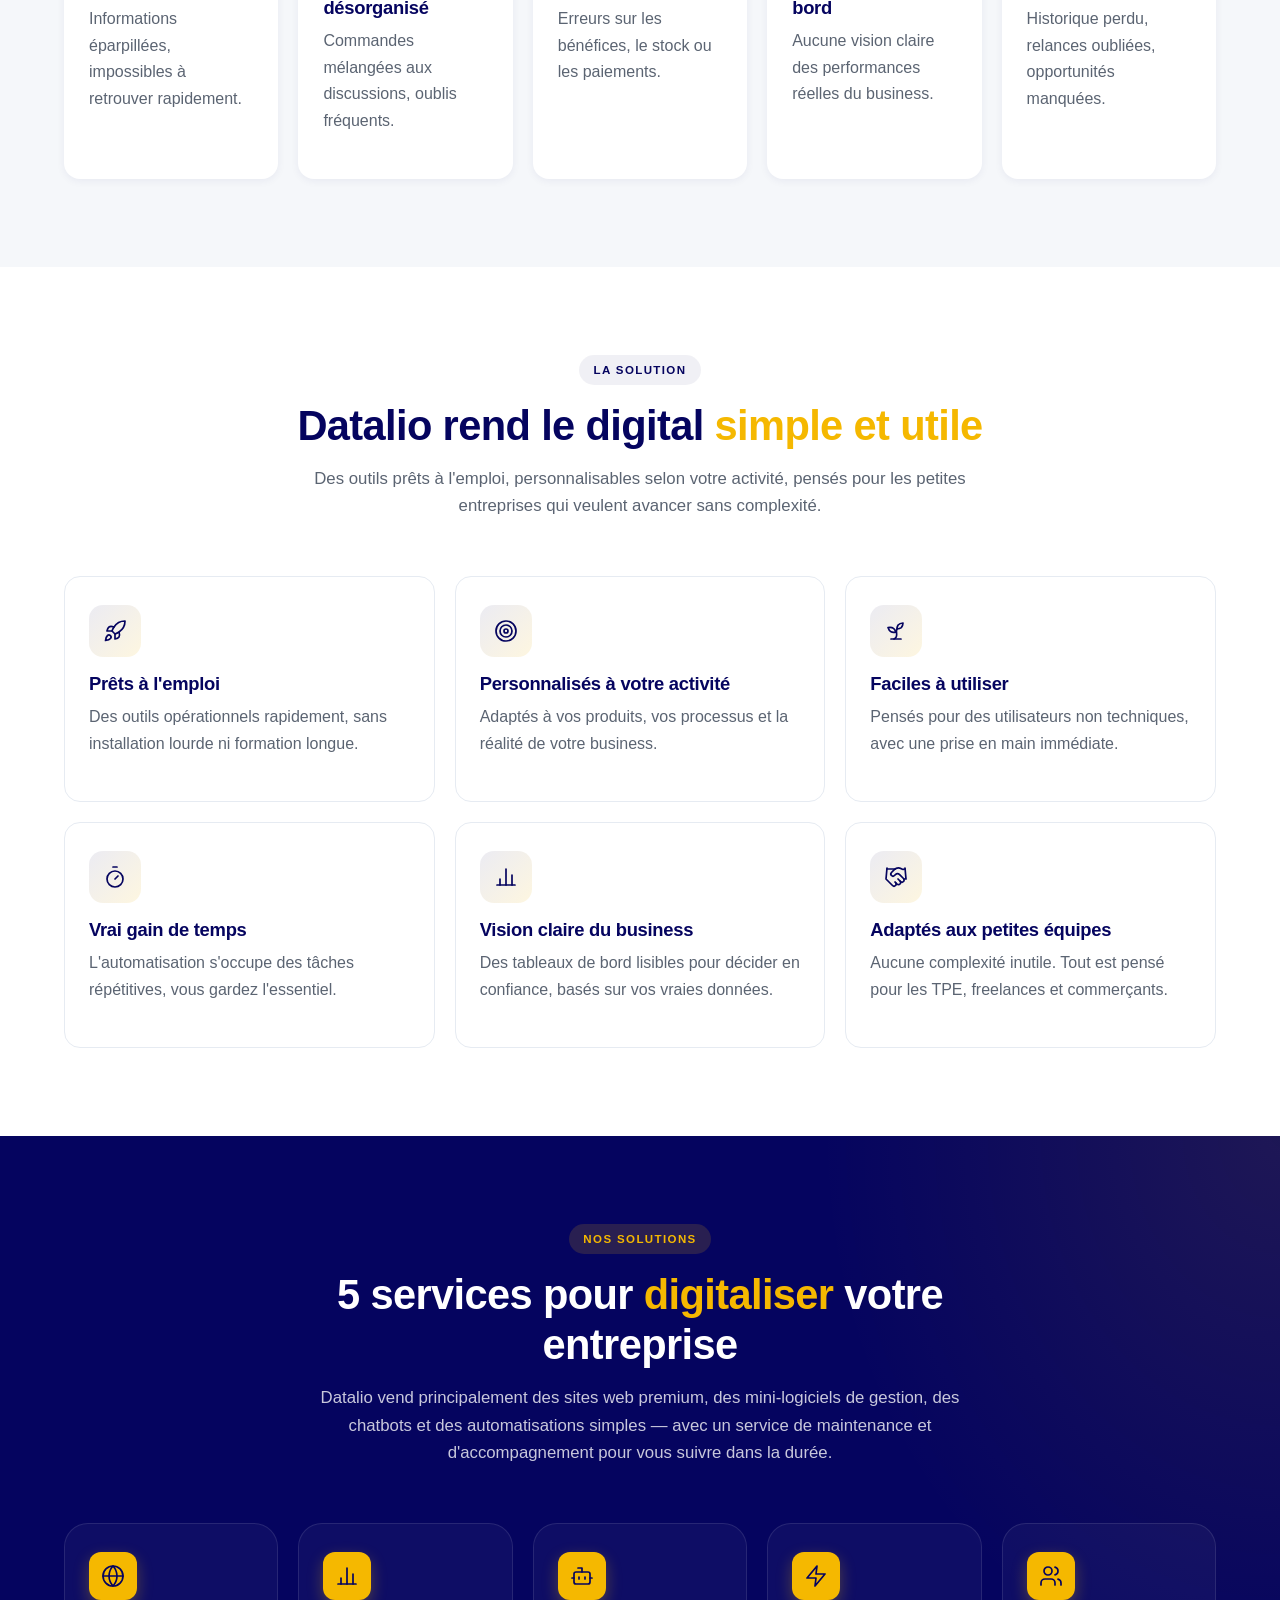
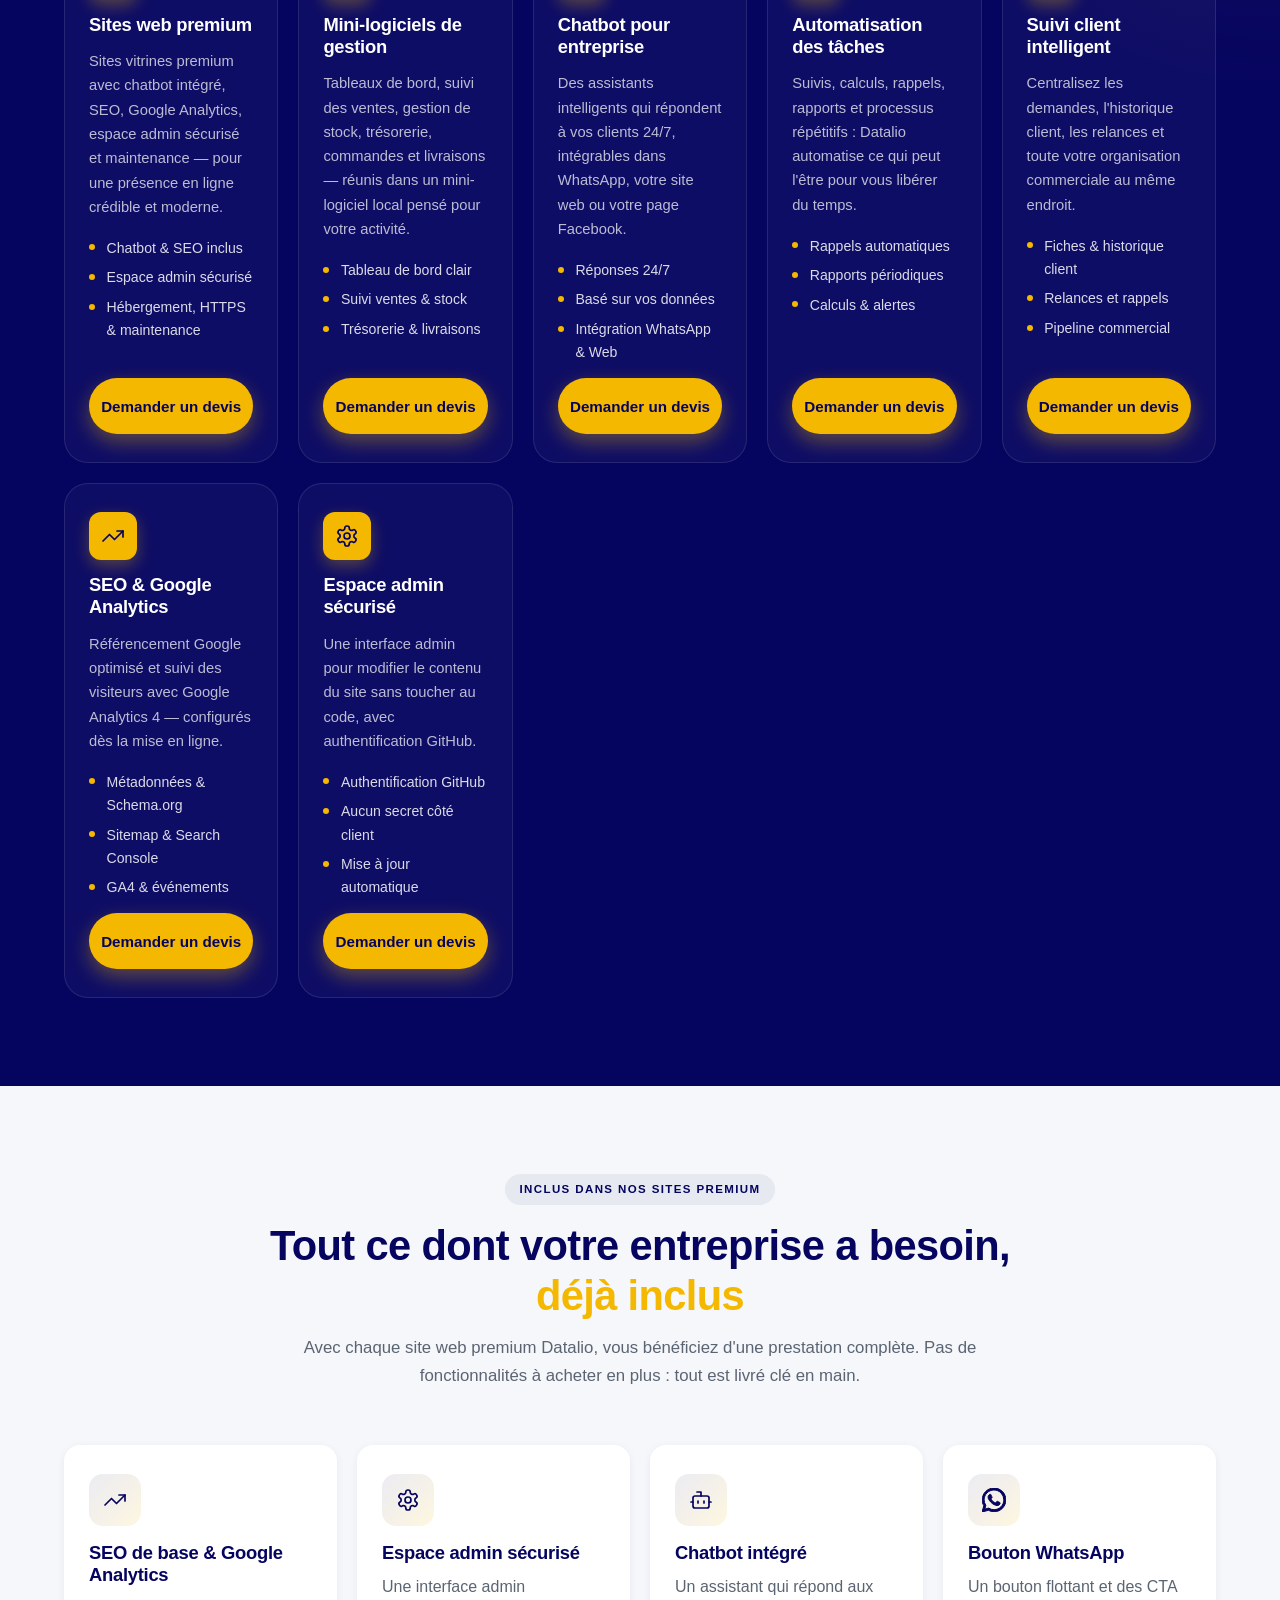
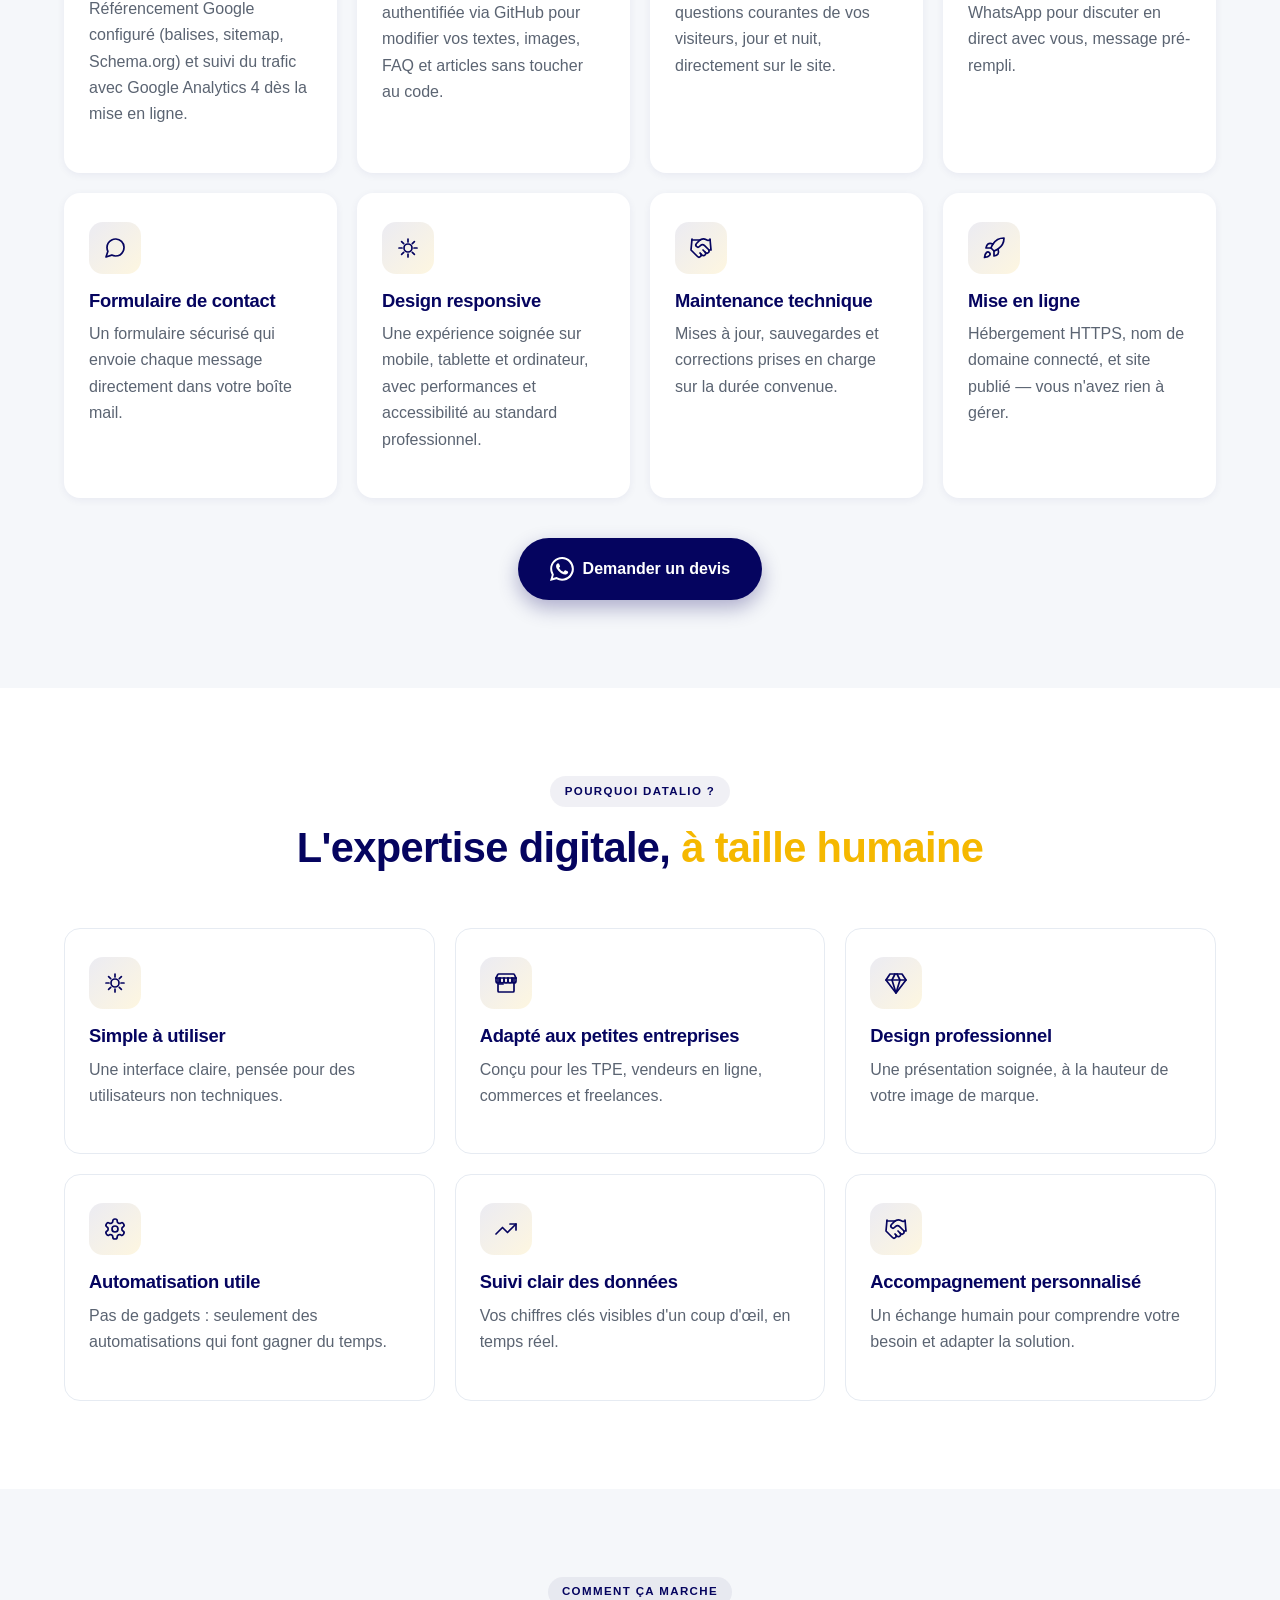
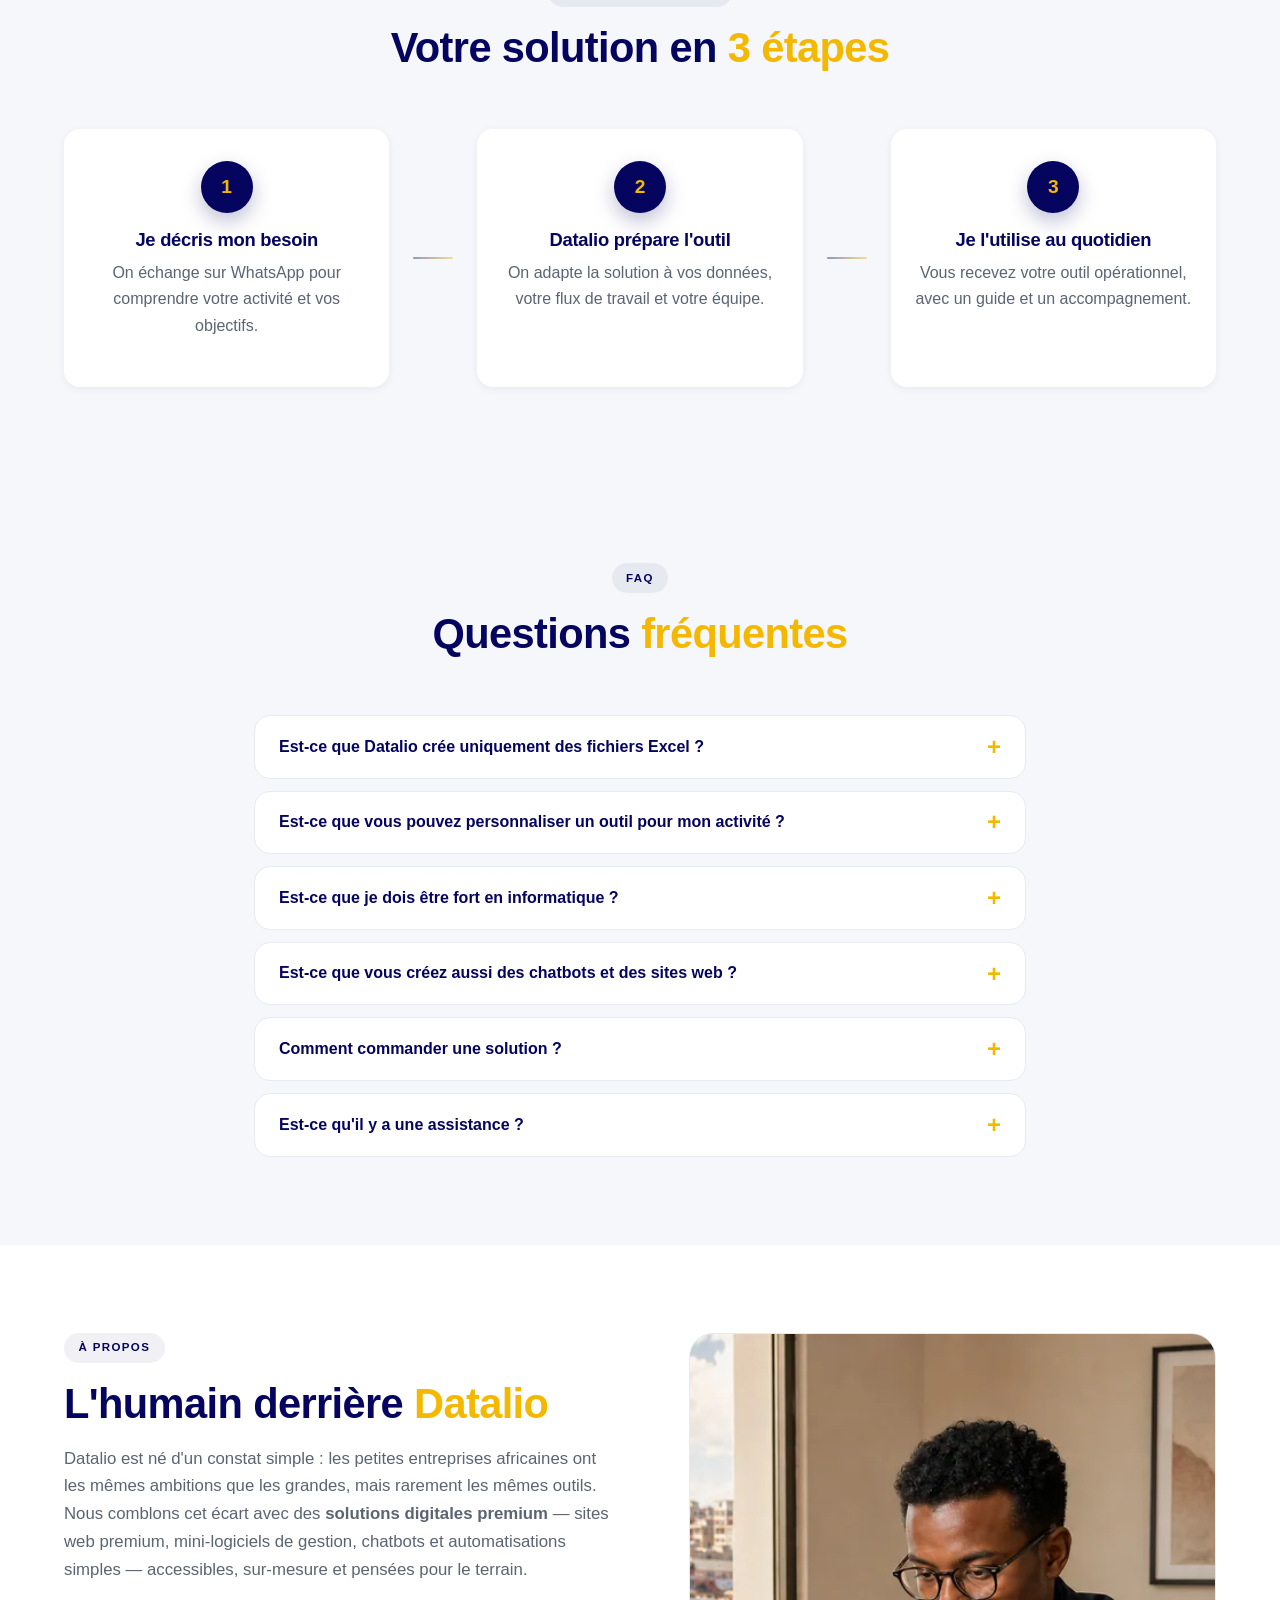
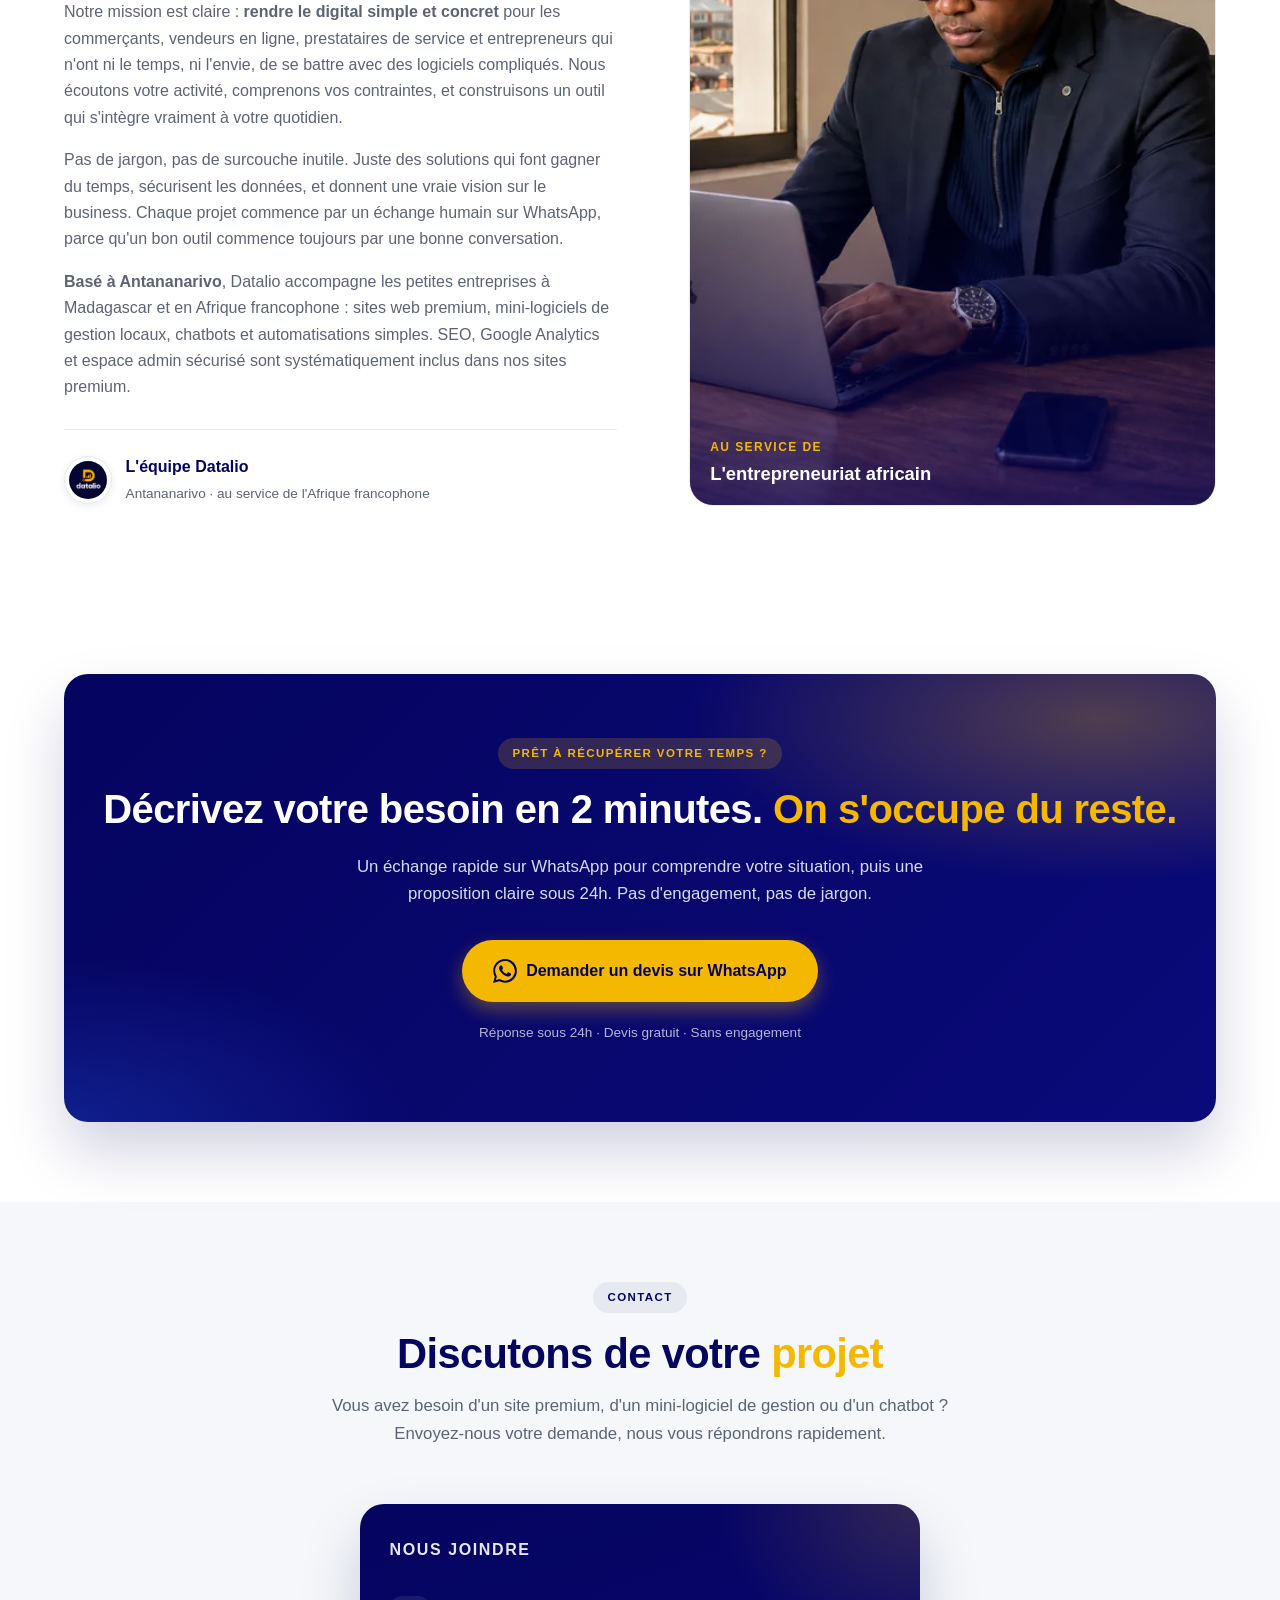
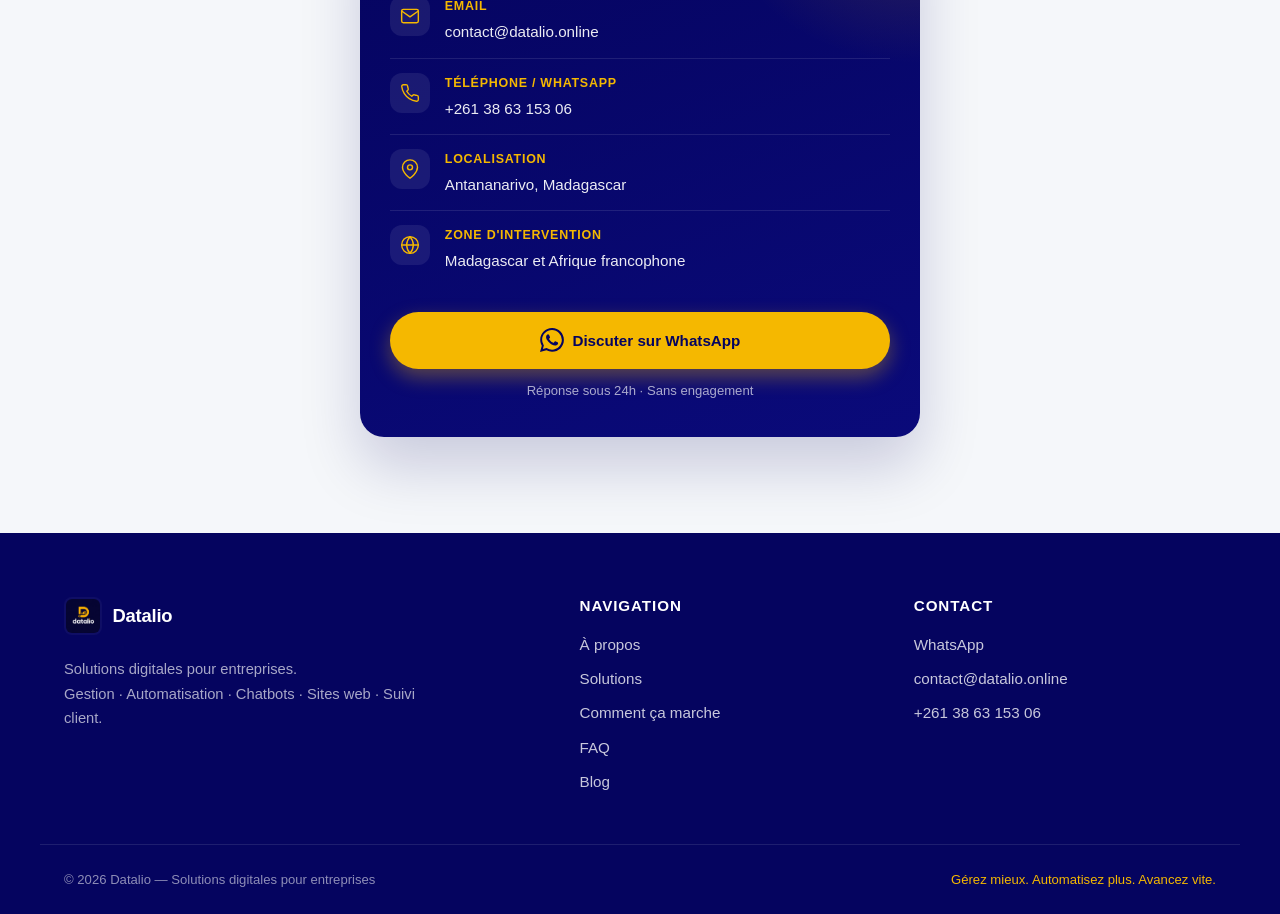
==== commit 62414b43: "Remove contact form and stretch about photo to match text height Co-authored-by: foriasser-hub <2857" ====
--- a/index.html
+++ b/index.html
@@ -959,7 +959,6 @@
                     <p class="contact__whatsapp-note">Réponse sous 24h · Sans engagement</p>
                 </aside>
 
-                <!-- Formulaire retiré : le contact se fait via WhatsApp, email ou téléphone (carte d'infos ci-dessus). -->
             </div>
         </div>
     </section>
--- a/styles.css
+++ b/styles.css
@@ -932,7 +932,7 @@
 .about__inner {
     display: grid;
     gap: 3rem;
-    align-items: center;
+    align-items: stretch;
 }
 @media (min-width: 980px) {
     .about__inner { grid-template-columns: 1.05fr 1fr; gap: 4.5rem; }
@@ -969,6 +969,8 @@
 /* Bloc visuel "image entreprise africaine" */
 .about__visual {
     position: relative;
+    display: flex;
+    height: 100%;
 }
 .about__figure {
     position: relative;
@@ -978,7 +980,15 @@
     box-shadow: var(--shadow-md);
     border: 1px solid var(--light-200);
     background: linear-gradient(160deg, rgba(5, 4, 95, 0.06), rgba(245, 184, 0, 0.08));
+    width: 100%;
+    min-height: 100%;
     aspect-ratio: 4 / 3;
+}
+@media (min-width: 980px) {
+    .about__figure {
+        aspect-ratio: auto;
+        min-height: 520px;
+    }
 }
 .about__image {
     display: block;
@@ -2795,7 +2805,7 @@
 }
 .contact__grid {
     display: grid;
-    grid-template-columns: minmax(0, 560px);
+    grid-template-columns: minmax(280px, 560px);
     justify-content: center;
     gap: 2.5rem;
     align-items: start;
